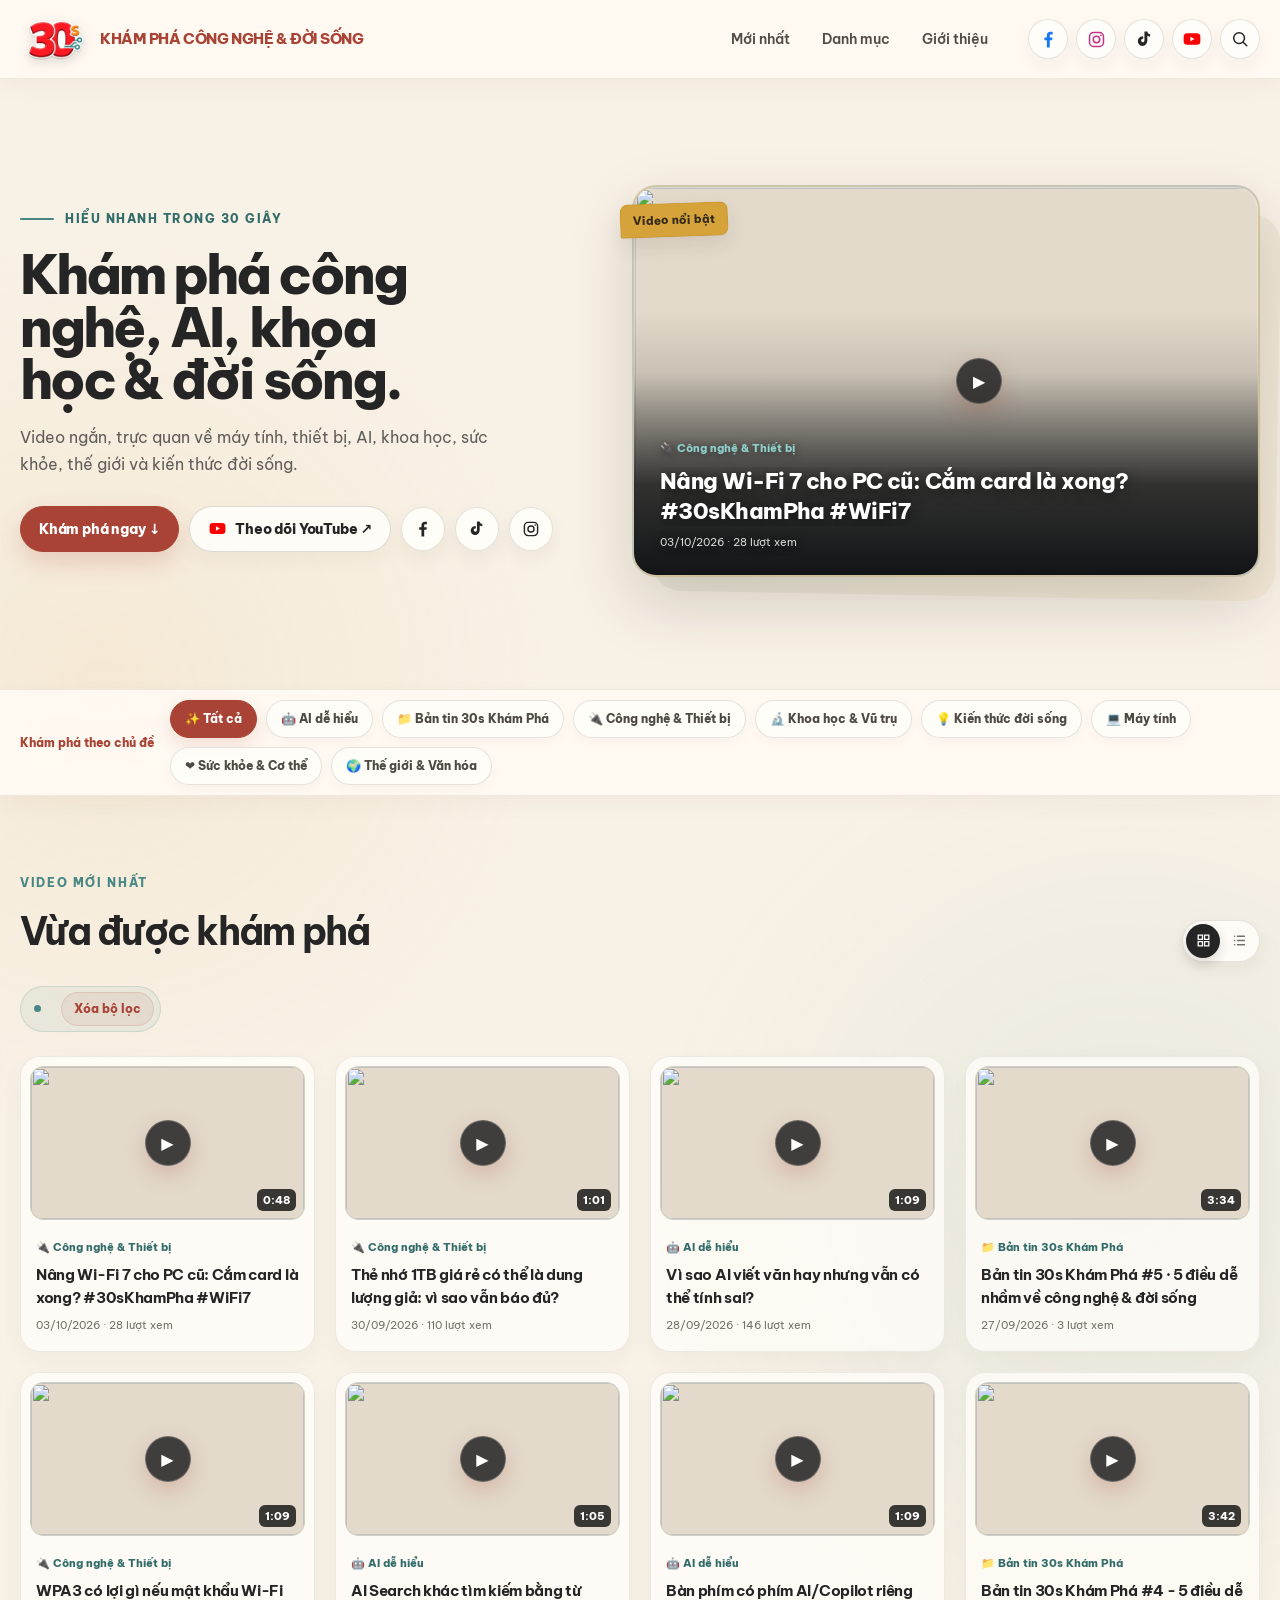
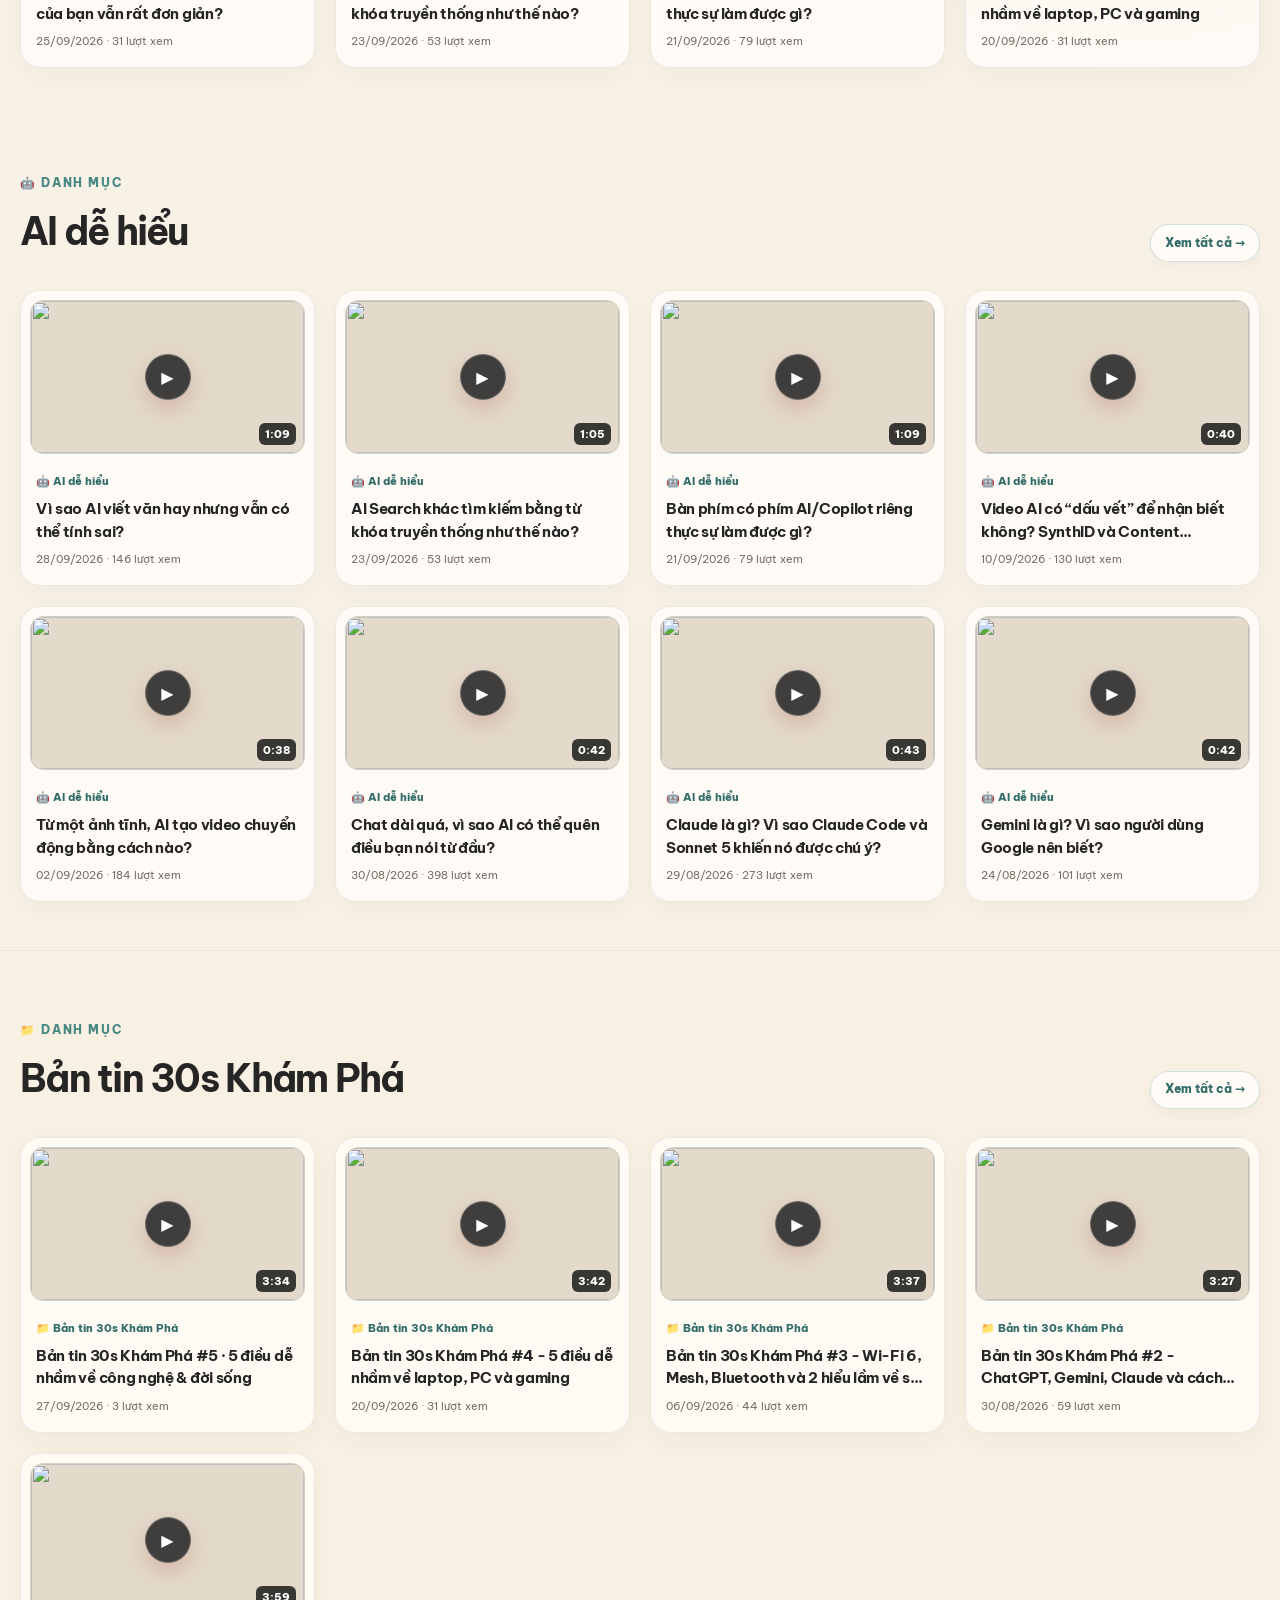
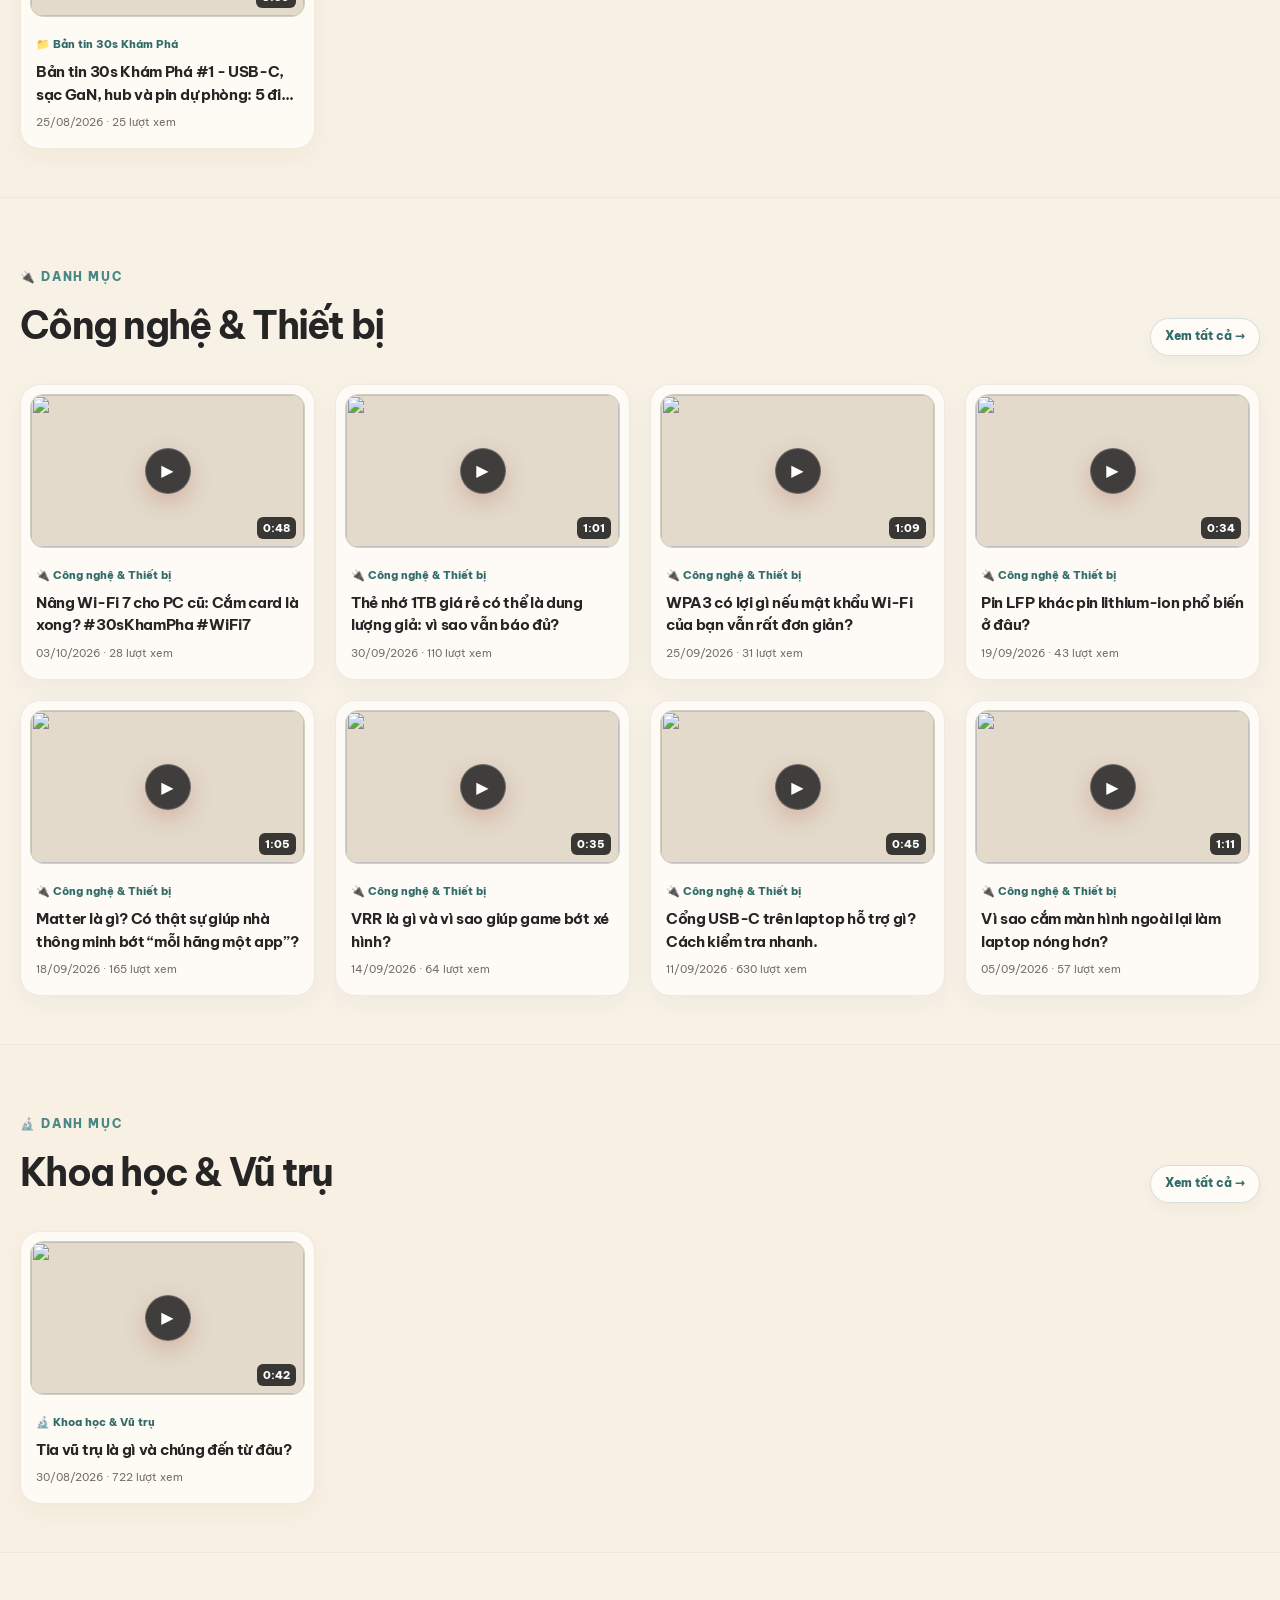
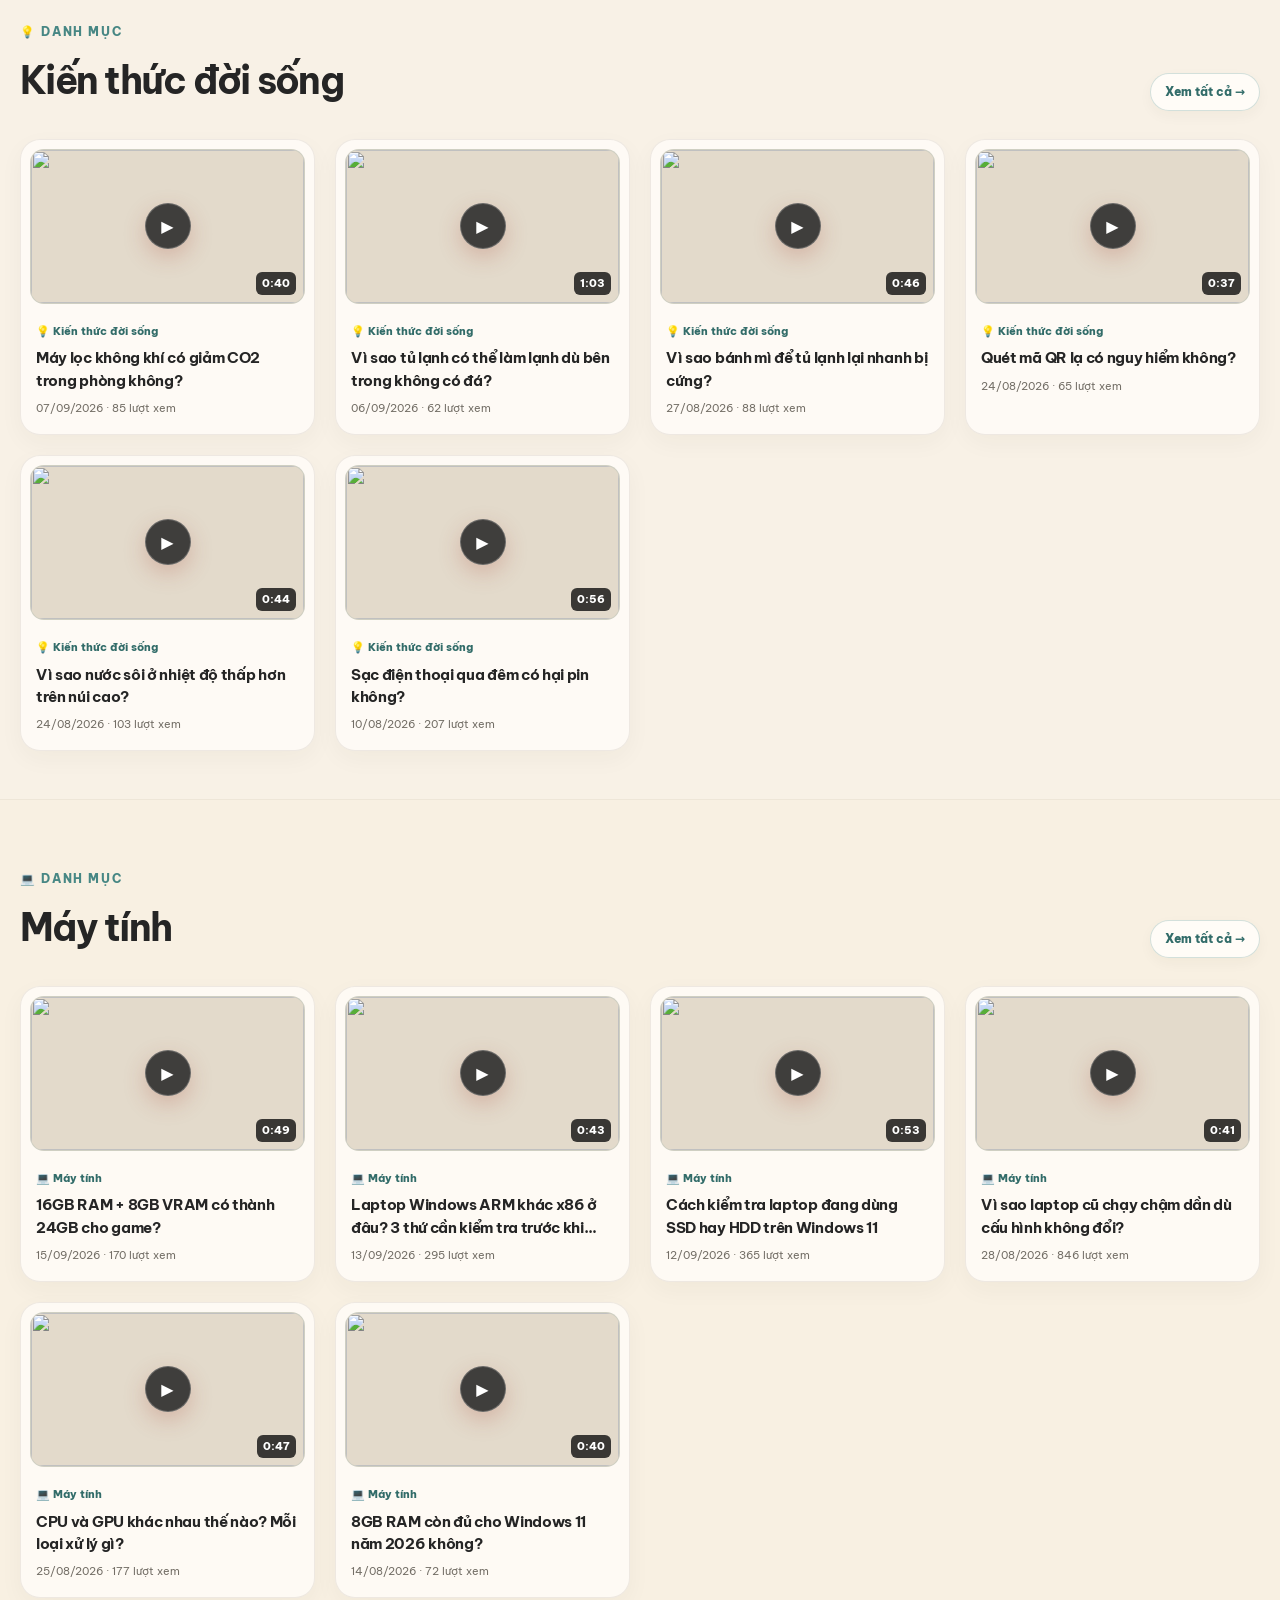
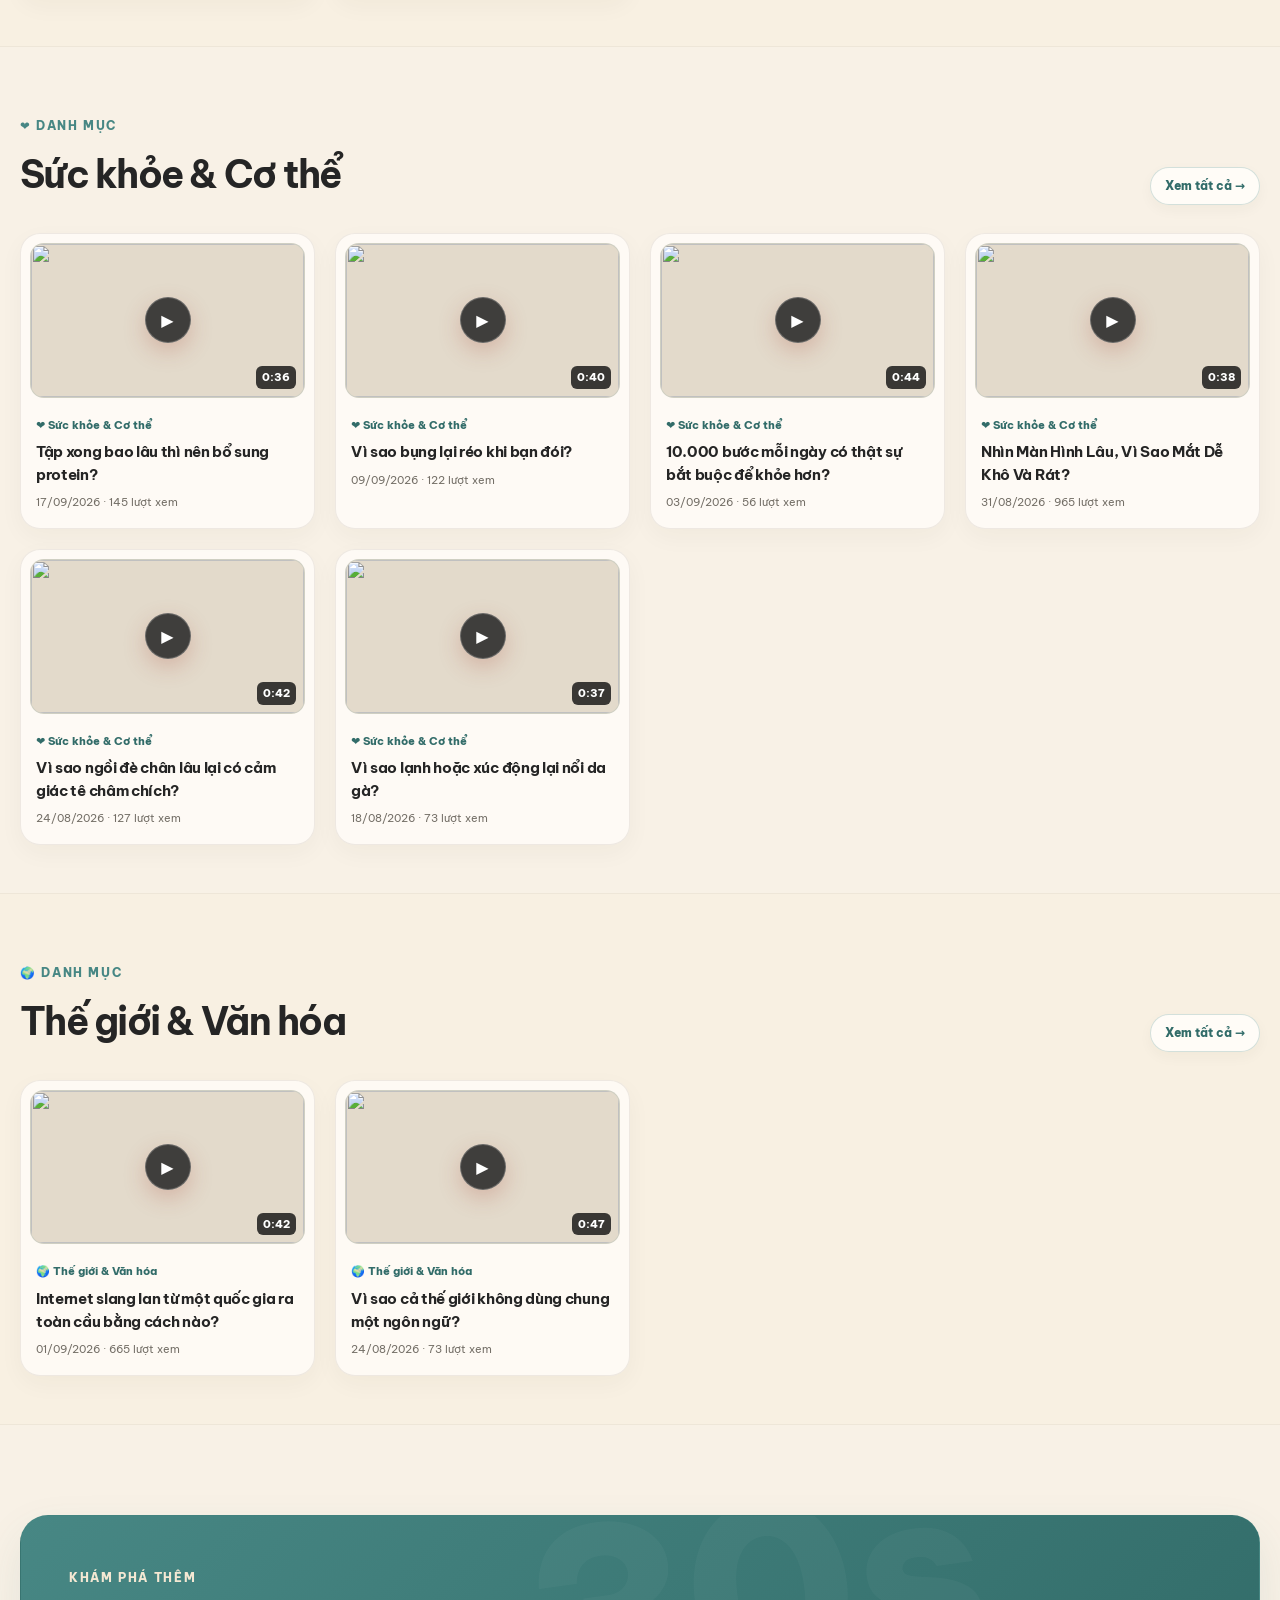
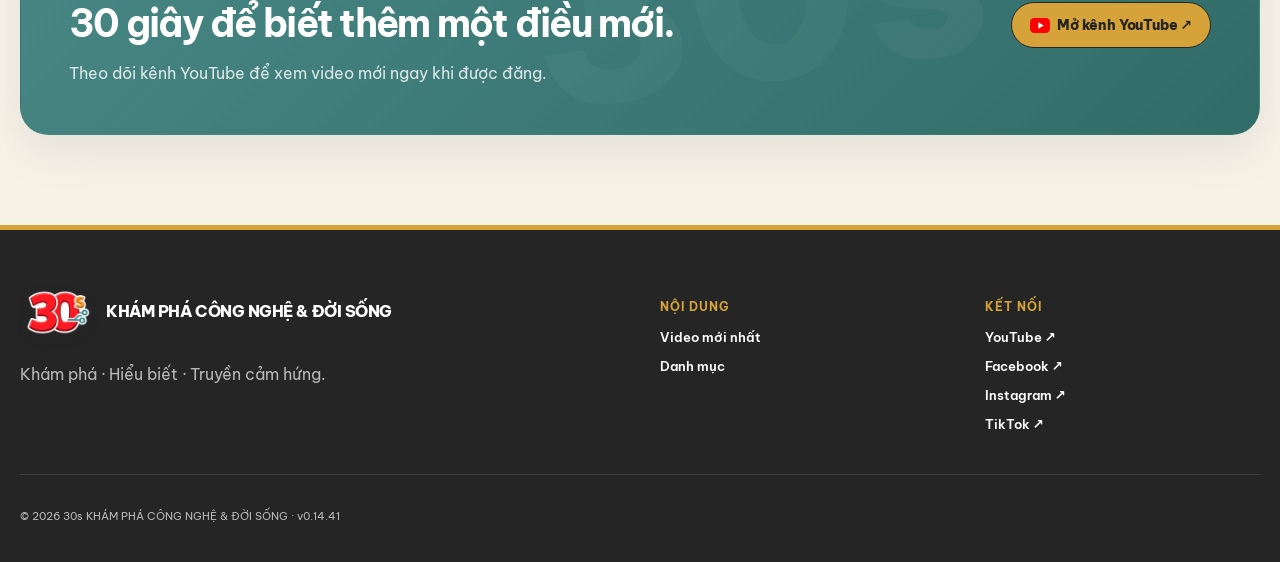
==== index.html @ f90402d4 "Deploy 30s Khám Phá v0.14.41" ====
<!doctype html>
<html lang="vi">
<head>
  <meta charset="utf-8">
  <meta name="viewport" content="width=device-width, initial-scale=1">
  <meta name="theme-color" content="#A94335">
  <meta name="color-scheme" content="light">
  <meta name="robots" content="index,follow,max-image-preview:large,max-snippet:-1,max-video-preview:-1">
  <meta name="description" content="Khám phá video ngắn, dễ hiểu về công nghệ, AI, máy tính, khoa học, sức khỏe, thế giới và kiến thức đời sống tại 30s Khám Phá.">
  <link rel="canonical" href="https://30skhampha.io.vn/">
  <meta property="og:type" content="website">
  <meta property="og:locale" content="vi_VN">
  <meta property="og:site_name" content="30s KHÁM PHÁ CÔNG NGHỆ & ĐỜI SỐNG">
  <meta property="og:title" content="30s Khám Phá | Công nghệ, AI, khoa học & đời sống">
  <meta property="og:description" content="Khám phá video ngắn, dễ hiểu về công nghệ, AI, máy tính, khoa học, sức khỏe, thế giới và kiến thức đời sống tại 30s Khám Phá.">
  <meta property="og:url" content="https://30skhampha.io.vn/">
  <meta property="og:image" content="https://yt3.ggpht.com/gCnEzXn6unDg1e0fZHX416zvXfJDKDgdBiUuXcpyJLj02no58B9XxOlUxr_mgQwlFdMQnNo96A=s800-c-k-c0x00ffffff-no-rj">
  <meta property="og:image:alt" content="30s Khám Phá Công Nghệ & Đời Sống">
  <meta name="twitter:card" content="summary_large_image">
  <meta name="twitter:title" content="30s Khám Phá | Công nghệ, AI, khoa học & đời sống">
  <meta name="twitter:description" content="Khám phá video ngắn, dễ hiểu về công nghệ, AI, máy tính, khoa học, sức khỏe, thế giới và kiến thức đời sống tại 30s Khám Phá.">
  <meta name="twitter:image" content="https://yt3.ggpht.com/gCnEzXn6unDg1e0fZHX416zvXfJDKDgdBiUuXcpyJLj02no58B9XxOlUxr_mgQwlFdMQnNo96A=s800-c-k-c0x00ffffff-no-rj">
  <title>30s Khám Phá | Công nghệ, AI, khoa học & đời sống</title>
  <link rel="icon" href="assets/brand/brand-mark-web.webp?v=0.14.8" type="image/webp">
  <link rel="shortcut icon" href="assets/brand/brand-mark-web.webp?v=0.14.8" type="image/webp">
  <link rel="apple-touch-icon" href="assets/brand/brand-mark-web.webp?v=0.14.8">
  <link rel="manifest" href="manifest.webmanifest?v=0.14.8">
  <link rel="preconnect" href="https://fonts.googleapis.com">
  <link rel="preconnect" href="https://fonts.gstatic.com" crossorigin>
  <link href="https://fonts.googleapis.com/css2?family=Be+Vietnam+Pro:wght@400;500;600;700;800&display=swap" rel="stylesheet">
  <link rel="preconnect" href="https://i.ytimg.com">
  <link rel="stylesheet" href="assets/css/site.min.css?v=0.14.41">
  
  
  
  <script type="application/ld+json">{"@context":"https://schema.org","@graph":[{"@type":"Organization","@id":"https://30skhampha.io.vn/#organization","name":"30s Khám Phá Công Nghệ & Đời Sống","url":"https://30skhampha.io.vn/","logo":"https://30skhampha.io.vn/assets/brand/brand-mark-web.webp","sameAs":["https://www.youtube.com/@30sKhamPhaCuocSong","https://www.facebook.com/30skhampha","https://www.tiktok.com/@30skhampha","https://www.instagram.com/30skhampha"]},{"@type":"WebSite","@id":"https://30skhampha.io.vn/#website","url":"https://30skhampha.io.vn/","name":"30s Khám Phá Công Nghệ & Đời Sống","inLanguage":"vi-VN","publisher":{"@id":"https://30skhampha.io.vn/#organization"}},{"@type":"WebPage","@id":"https://30skhampha.io.vn/#webpage","url":"https://30skhampha.io.vn/","name":"30s Khám Phá | Công nghệ, AI, khoa học & đời sống","description":"Khám phá video ngắn, dễ hiểu về công nghệ, AI, máy tính, khoa học, sức khỏe, thế giới và kiến thức đời sống tại 30s Khám Phá.","isPartOf":{"@id":"https://30skhampha.io.vn/#website"},"about":{"@id":"https://30skhampha.io.vn/#organization"},"inLanguage":"vi-VN"}]}</script>
</head>
<body>
  <a class="skip-link" href="#content">Bỏ qua đến nội dung</a>
  <header class="site-header" id="top">
    <div class="container header-inner">
      <a class="brand" href="./" aria-label="30s KHÁM PHÁ CÔNG NGHỆ & ĐỜI SỐNG - Trang chủ"><span class="brand-text"><strong>KHÁM PHÁ CÔNG NGHỆ &amp; ĐỜI SỐNG</strong></span></a>
      <nav class="header-nav" aria-label="Điều hướng chính"><a href="#latest">Mới nhất</a><a href="#categories">Danh mục</a><a href="#about">Giới thiệu</a></nav>
      <div class="header-actions">
        <a class="header-social-icon facebook" href="https://www.facebook.com/30skhampha" target="_blank" rel="noopener" aria-label="Facebook 30s Khám Phá" title="Facebook"><svg viewBox="0 0 24 24" aria-hidden="true"><path fill="currentColor" d="M13.6 22v-9h3l.45-3.5H13.6V7.27c0-1.01.28-1.7 1.73-1.7H17.2V2.44c-.32-.04-1.43-.14-2.72-.14-2.69 0-4.54 1.64-4.54 4.66V9.5H6.9V13h3.04v9h3.66Z"/></svg></a>
        <a class="header-social-icon instagram" href="https://www.instagram.com/30skhampha" target="_blank" rel="noopener" aria-label="Instagram 30s Khám Phá" title="Instagram"><svg viewBox="0 0 24 24" aria-hidden="true"><rect x="3.2" y="3.2" width="17.6" height="17.6" rx="5" fill="none" stroke="currentColor" stroke-width="1.9"/><circle cx="12" cy="12" r="4.1" fill="none" stroke="currentColor" stroke-width="1.9"/><circle cx="17.5" cy="6.7" r="1.1" fill="currentColor"/></svg></a>
        <a class="header-social-icon tiktok" href="https://www.tiktok.com/@30skhampha" target="_blank" rel="noopener" aria-label="TikTok 30s Khám Phá" title="TikTok"><svg viewBox="0 0 24 24" aria-hidden="true"><path fill="currentColor" d="M15.54 2c.35 2.02 1.54 3.23 3.52 3.36v3.03c-1.15.11-2.16-.26-3.48-.98v5.66c0 7.19-7.84 9.43-11 4.28-2.03-3.31-.79-9.12 5.74-9.35v3.2c-.37.06-.74.16-1.1.28-1.06.36-1.66 1.03-1.49 2.23.32 2.3 4.55 2.98 4.2-1.51V2h3.61Z"/></svg></a>
        <a class="header-social-icon youtube" id="headerYoutube" href="https://www.youtube.com/@30sKhamPhaCuocSong" target="_blank" rel="noopener" aria-label="YouTube 30s Khám Phá" title="YouTube"><svg class="youtube-mark" viewBox="0 0 24 24" aria-hidden="true"><rect x="2" y="5" width="20" height="14" rx="4.2" fill="#FF0000"/><path d="M10 9.2v5.6l5-2.8-5-2.8Z" fill="#fff"/></svg></a>
        <button class="icon-btn search-toggle-last" id="searchToggle" type="button" aria-label="Mở tìm kiếm" aria-expanded="false" title="Tìm kiếm"><svg viewBox="0 0 24 24" aria-hidden="true"><path fill="none" stroke="currentColor" stroke-width="2" stroke-linecap="round" d="m21 21-4.35-4.35M10.8 18a7.2 7.2 0 1 1 0-14.4 7.2 7.2 0 0 1 0 14.4Z"/></svg></button>
        <button class="icon-btn menu-toggle" id="menuToggle" type="button" aria-label="Mở menu" aria-expanded="false">☰</button>
      </div>
    </div>
    <div class="search-panel" id="searchPanel" hidden><div class="container search-inner"><div class="search-field"><span class="search-field-icon" aria-hidden="true"><svg viewBox="0 0 24 24"><path fill="none" stroke="currentColor" stroke-width="2" stroke-linecap="round" d="m21 21-4.35-4.35M10.8 18a7.2 7.2 0 1 1 0-14.4 7.2 7.2 0 0 1 0 14.4Z"/></svg></span><input id="searchInput" type="search" placeholder="Tìm video theo tiêu đề hoặc nội dung..." autocomplete="off" aria-label="Tìm video"><button class="search-clear-btn" id="searchClear" type="button">Xóa</button></div></div></div>
    <nav class="mobile-nav" id="mobileNav" aria-label="Điều hướng di động" hidden><a href="#latest">Mới nhất</a><a href="#categories">Danh mục</a><a href="#about">Giới thiệu</a><a class="mobile-social-link" href="https://www.facebook.com/30skhampha" target="_blank" rel="noopener">Facebook ↗</a><a class="mobile-social-link" href="https://www.instagram.com/30skhampha" target="_blank" rel="noopener">Instagram ↗</a><a class="mobile-social-link" href="https://www.tiktok.com/@30skhampha" target="_blank" rel="noopener">TikTok ↗</a><a class="mobile-social-link" id="mobileYoutube" href="https://www.youtube.com/@30sKhamPhaCuocSong" target="_blank" rel="noopener">YouTube ↗</a></nav>
  </header>

  <main id="content">
    <section class="hero container">
      <div class="hero-copy">
        <div class="hero-kicker"><span class="eyebrow">HIỂU NHANH TRONG 30 GIÂY</span><span class="mode-pill" id="modePill" hidden>Đang tải dữ liệu...</span></div>
        <h1>Khám phá công nghệ, AI, khoa học &amp; đời sống.</h1>
        <p>Video ngắn, trực quan về máy tính, thiết bị, AI, khoa học, sức khỏe, thế giới và kiến thức đời sống.</p>
        <div class="hero-actions">
          <a class="btn btn-primary" href="#latest">Khám phá ngay ↓</a>
          <a class="btn btn-secondary" id="youtubeChannelLink" href="https://www.youtube.com/@30sKhamPhaCuocSong" target="_blank" rel="noopener"><svg class="youtube-follow-icon" viewBox="0 0 24 24" aria-hidden="true"><rect x="2" y="5" width="20" height="14" rx="4.2" fill="#FF0000"/><path d="M10 9.2v5.6l5-2.8-5-2.8Z" fill="#fff"/></svg><span>Theo dõi YouTube ↗</span></a>
          <a class="btn btn-secondary hero-social-btn hero-facebook" href="https://www.facebook.com/30skhampha" target="_blank" rel="noopener" aria-label="Theo dõi Facebook 30s Khám Phá" title="Facebook"><svg viewBox="0 0 24 24" aria-hidden="true"><path fill="currentColor" d="M13.6 22v-9h3l.45-3.5H13.6V7.27c0-1.01.28-1.7 1.73-1.7H17.2V2.44c-.32-.04-1.43-.14-2.72-.14-2.69 0-4.54 1.64-4.54 4.66V9.5H6.9V13h3.04v9h3.66Z"/></svg>Facebook ↗</a>
          <a class="btn btn-secondary hero-social-btn hero-tiktok" href="https://www.tiktok.com/@30skhampha" target="_blank" rel="noopener" aria-label="Theo dõi TikTok 30s Khám Phá" title="TikTok"><svg viewBox="0 0 24 24" aria-hidden="true"><path fill="currentColor" d="M15.54 2c.35 2.02 1.54 3.23 3.52 3.36v3.03c-1.15.11-2.16-.26-3.48-.98v5.66c0 7.19-7.84 9.43-11 4.28-2.03-3.31-.79-9.12 5.74-9.35v3.2c-.37.06-.74.16-1.1.28-1.06.36-1.66 1.03-1.49 2.23.32 2.3 4.55 2.98 4.2-1.51V2h3.61Z"/></svg>TikTok ↗</a>
          <a class="btn btn-secondary hero-social-btn hero-instagram" href="https://www.instagram.com/30skhampha" target="_blank" rel="noopener" aria-label="Theo dõi Instagram 30s Khám Phá" title="Instagram"><svg viewBox="0 0 24 24" aria-hidden="true"><rect x="3.2" y="3.2" width="17.6" height="17.6" rx="5" fill="none" stroke="currentColor" stroke-width="1.9"/><circle cx="12" cy="12" r="4.1" fill="none" stroke="currentColor" stroke-width="1.9"/><circle cx="17.5" cy="6.7" r="1.1" fill="currentColor"/></svg>Instagram ↗</a>
        </div>
        <span id="videoCount" hidden>0</span>
      </div>
      <div class="featured-wrap"><span class="featured-label">Video nổi bật</span><article class="featured-card" id="featuredVideo"></article></div>
    </section>
    <section class="category-bar" id="categories" aria-label="Danh mục video"><div class="container category-scroll"><span class="category-caption">Khám phá theo chủ đề</span><div class="chips" id="categoryChips"></div></div></section>
    <section class="section container" id="latest"><div class="section-head"><div><p class="eyebrow">VIDEO MỚI NHẤT</p><h2>Vừa được khám phá</h2></div><span id="syncStatus" hidden></span><div class="view-toggle" role="group" aria-label="Kiểu hiển thị"><button class="active" id="gridView" type="button" aria-label="Dạng lưới" title="Dạng lưới"><svg viewBox="0 0 24 24" aria-hidden="true"><path fill="none" stroke="currentColor" stroke-width="1.8" d="M4.5 4.5h6v6h-6zm9 0h6v6h-6zm-9 9h6v6h-6zm9 0h6v6h-6z"/></svg></button><button id="listView" type="button" aria-label="Dạng danh sách" title="Dạng danh sách"><svg viewBox="0 0 24 24" aria-hidden="true"><path fill="none" stroke="currentColor" stroke-width="1.8" stroke-linecap="round" d="M9 6h10M9 12h10M9 18h10"/><circle cx="5" cy="6" r="1.15" fill="currentColor"/><circle cx="5" cy="12" r="1.15" fill="currentColor"/><circle cx="5" cy="18" r="1.15" fill="currentColor"/></svg></button></div></div><div class="active-filter" id="activeFilter" hidden><span id="activeFilterText"></span><button id="clearFilter" type="button">Xóa bộ lọc</button></div><div class="video-grid" id="latestGrid"></div><div class="empty-state" id="emptyState" hidden><div class="empty-icon">▶</div><h3>Chưa có video trên kênh.</h3><p>Ngay khi video đầu tiên được đăng lên YouTube, hệ thống đồng bộ sẽ tự đưa video lên website.</p><a class="btn btn-secondary" id="emptyYoutube" href="https://www.youtube.com/@30sKhamPhaCuocSong" target="_blank" rel="noopener">Mở kênh YouTube ↗</a></div></section>
    <section class="affiliate-slot container" id="affiliateA" hidden></section><div id="categorySections"></div>
    <section class="section container" id="affiliateProducts" hidden><div class="section-head"><div><p class="eyebrow">GỢI Ý HỮU ÍCH</p><h2>Có thể bạn sẽ thích</h2></div><span class="ad-label">Tiếp thị liên kết</span></div><div class="affiliate-products" id="affiliateProductGrid"></div></section>
    <section class="subscribe-section container"><div class="subscribe-card"><div><span class="eyebrow">KHÁM PHÁ THÊM</span><h2>30 giây để biết thêm một điều mới.</h2><p>Theo dõi kênh YouTube để xem video mới ngay khi được đăng.</p></div><a class="btn btn-youtube" id="subscribeYoutube" href="https://www.youtube.com/@30sKhamPhaCuocSong" target="_blank" rel="noopener">Mở kênh YouTube ↗</a></div></section>
  </main>

  <footer class="site-footer" id="about"><div class="container footer-grid"><div class="footer-brand"><div class="brand footer-logo" aria-label="30s KHÁM PHÁ CÔNG NGHỆ & ĐỜI SỐNG"><span class="brand-text"><strong>KHÁM PHÁ CÔNG NGHỆ &amp; ĐỜI SỐNG</strong></span></div><p>Khám phá · Hiểu biết · Truyền cảm hứng.</p></div><div><h3>Nội dung</h3><a href="#latest">Video mới nhất</a><a href="#categories">Danh mục</a></div><div><h3>Kết nối</h3><a id="footerYoutube" href="https://www.youtube.com/@30sKhamPhaCuocSong" target="_blank" rel="noopener">YouTube ↗</a><a id="footerFacebook" href="#" target="_blank" rel="noopener" hidden>Facebook ↗</a><a id="footerInstagram" href="#" target="_blank" rel="noopener" hidden>Instagram ↗</a><a id="footerTiktok" href="#" target="_blank" rel="noopener" hidden>TikTok ↗</a></div></div><div class="container footer-bottom"><p class="affiliate-disclosure" id="affiliateDisclosure"></p><div class="visitor-counter" id="visitorCounter" hidden aria-label="Tổng lượt truy cập"><svg viewBox="0 0 24 24" aria-hidden="true"><path fill="none" stroke="currentColor" stroke-width="1.8" d="M2.5 12s3.6-6 9.5-6 9.5 6 9.5 6-3.6 6-9.5 6-9.5-6-9.5-6Z"/><circle cx="12" cy="12" r="2.8" fill="none" stroke="currentColor" stroke-width="1.8"/></svg><span>Lượt truy cập: <strong id="visitorCounterValue">0</strong></span></div><p>© <span id="year"></span> 30s KHÁM PHÁ CÔNG NGHỆ &amp; ĐỜI SỐNG · v<span id="siteVersion">0.14.8</span></p></div></footer>

  <button class="back-top" id="backTop" type="button" aria-label="Lên đầu trang">↑</button>
  <dialog class="video-modal" id="videoModal"><div class="modal-card"><button class="modal-close" id="modalClose" type="button" aria-label="Đóng">×</button><div class="player-wrap" id="playerWrap"></div><div class="modal-info"><div><span class="modal-category" id="modalCategory"></span><h3 id="modalTitle"></h3></div><div class="modal-actions"><button class="share-btn" id="shareVideo" type="button">Chia sẻ</button><a id="modalYoutubeLink" target="_blank" rel="noopener">YouTube ↗</a></div></div><aside class="video-affiliate" id="modalAffiliate" hidden aria-label="Sản phẩm liên quan"></aside></div></dialog>
  <div class="toast" id="toast" role="status" aria-live="polite"></div>
  <noscript><div class="noscript">Website cần JavaScript để tải danh sách video và các tương tác nội dung.</div></noscript>
  <script type="module" src="assets/js/site.min.js?v=0.14.41"></script>
  
  
</body>
</html>
---- assets/css/site.min.css ----
:root{--cream: #f4e8d3;--cream-soft: #fbf6ed;--red: #a94335;--red-dark: #87352b;--charcoal: #252525;--mustard: #d6a33a;--teal: #478784;--teal-dark: #326c69;--muted: #746f67;--line: rgba(37, 37, 37, .12);--white: #fffdfa;--shadow-sm: 0 10px 30px rgba(68, 50, 34, .08);--shadow-md: 0 18px 50px rgba(68, 50, 34, .13);--radius-sm: 12px;--radius-md: 18px;--radius-lg: 28px;--container: 1240px;--header-h: 78px}*{box-sizing:border-box}html{scroll-behavior:smooth}body{margin:0;font-family:Be Vietnam Pro,system-ui,-apple-system,BlinkMacSystemFont,Segoe UI,sans-serif;color:var(--charcoal);background:radial-gradient(circle at 8% 2%,rgba(214,163,58,.12),transparent 30rem),radial-gradient(circle at 92% 18%,rgba(71,135,132,.1),transparent 28rem),var(--cream-soft);line-height:1.55}body.modal-open{overflow:hidden}a{color:inherit;text-decoration:none}button,input{font:inherit}button{color:inherit}img{max-width:100%;display:block}.container{width:min(calc(100% - 32px),var(--container));margin-inline:auto}.skip-link{position:fixed;left:12px;top:-100px;z-index:1000;background:var(--charcoal);color:#fff;padding:10px 14px;border-radius:8px}.skip-link:focus{top:12px}.site-header{position:sticky;top:0;z-index:100;background:#fbf6ede0;border-bottom:1px solid rgba(37,37,37,.08);backdrop-filter:blur(16px)}.header-inner{height:var(--header-h);display:flex;align-items:center;gap:28px}.brand{display:inline-flex;align-items:center;gap:10px;flex:0 0 auto}.brand-icon{width:52px;height:52px;object-fit:contain;filter:drop-shadow(0 5px 8px rgba(68,50,34,.12))}.brand-text{display:flex;align-items:baseline;gap:7px;font-weight:800;letter-spacing:-.04em;white-space:nowrap}.brand-text b{color:var(--red);font-size:1.55rem}.brand-text strong{font-size:1.05rem}.header-nav{display:flex;gap:24px;margin-left:auto}.header-nav a{color:#4f4a44;font-size:.9rem;font-weight:600}.header-nav a:hover{color:var(--red)}.header-actions{display:flex;gap:8px;align-items:center}.icon-btn,.view-toggle,.share-btn{border:1px solid var(--line);background:#ffffffa6;cursor:pointer}.icon-btn{width:42px;height:42px;border-radius:50%;display:grid;place-items:center;font-size:1.2rem}.icon-btn:hover{background:#fff;border-color:#25252533}.menu-toggle{display:none}.btn{display:inline-flex;align-items:center;justify-content:center;min-height:46px;padding:0 18px;border-radius:999px;font-weight:700;font-size:.9rem;transition:.2s ease;border:1px solid transparent}.btn-primary{background:var(--red);color:#fff;box-shadow:0 9px 22px #a9433538}.btn-primary:hover{background:var(--red-dark)}.btn-secondary{background:#ffffffb8;border-color:var(--line)}.btn-secondary:hover{background:#fff}.btn-youtube{background:var(--charcoal);color:#fff}.btn-youtube:hover{background:#111}.search-panel{padding:0 0 18px}.search-panel label{display:block;font-size:.75rem;font-weight:700;margin-bottom:6px;color:var(--muted)}.search-box{display:grid;grid-template-columns:auto 1fr auto;align-items:center;gap:10px;background:#fff;border:1px solid var(--line);border-radius:16px;padding:0 14px;box-shadow:var(--shadow-sm)}.search-box input{border:0;outline:0;min-height:52px;width:100%;background:transparent}.search-box button{border:0;background:none;cursor:pointer;font-size:1.3rem}.search-panel small{display:block;color:var(--muted);margin-top:8px}.mobile-nav{border-top:1px solid var(--line);padding:10px 16px 18px}.mobile-nav a{display:block;padding:12px 0;font-weight:600}.hero{display:grid;grid-template-columns:minmax(0,.9fr) minmax(460px,1.1fr);gap:70px;align-items:center;min-height:600px;padding-block:70px}.status-row{display:flex;align-items:center;gap:10px;flex-wrap:wrap}.eyebrow{color:var(--teal-dark);font-size:.73rem;font-weight:800;letter-spacing:.14em;margin:0 0 10px}.status-row .eyebrow{margin:0}.mode-pill{font-size:.68rem;font-weight:800;padding:5px 9px;border-radius:999px;background:#d6a33a29;color:#7c5c18;border:1px solid rgba(214,163,58,.26)}.mode-pill.live{background:#47878426;color:var(--teal-dark);border-color:#47878440}.hero h1{font-size:clamp(2.8rem,5vw,5.3rem);line-height:.98;letter-spacing:-.055em;margin:18px 0 22px;max-width:760px}.hero h1 em{display:block;color:var(--red);font-style:normal}.hero-text{max-width:620px;font-size:1.05rem;color:#5d5750;margin:0}.hero-actions{display:flex;gap:10px;margin-top:28px;flex-wrap:wrap}.hero-meta{display:flex;align-items:center;gap:9px;flex-wrap:wrap;margin-top:26px;color:var(--muted);font-size:.78rem}.hero-meta b{color:var(--charcoal)}.dot{opacity:.45}.featured-shell{position:relative}.featured-label{position:absolute;z-index:2;left:-16px;top:20px;background:var(--mustard);padding:7px 12px;font-size:.72rem;font-weight:800;border-radius:8px 8px 8px 2px;transform:rotate(-2deg);box-shadow:var(--shadow-sm)}.featured-card{aspect-ratio:16 / 10;border-radius:var(--radius-lg);overflow:hidden;position:relative;background:#e7dfd1;box-shadow:var(--shadow-md);border:1px solid rgba(37,37,37,.09)}.featured-card:after{content:"";position:absolute;inset:0;pointer-events:none;box-shadow:inset 0 0 0 1px #ffffff40;border-radius:inherit}.featured-card .video-thumb{height:100%}.featured-card .video-copy{position:absolute;left:0;right:0;bottom:0;padding:70px 24px 22px;background:linear-gradient(transparent,#141414e0);color:#fff}.featured-card .video-copy h3{font-size:1.4rem;max-width:82%;margin:7px 0 0}.featured-card .meta-row{color:#ffffffb8}.category-bar{position:sticky;top:var(--header-h);z-index:50;border-block:1px solid var(--line);background:#f4e8d3e3;backdrop-filter:blur(14px)}.category-inner{min-height:66px;display:flex;align-items:center;gap:18px}.category-caption{flex:0 0 auto;font-size:.78rem;font-weight:700;color:var(--muted)}.chips{display:flex;gap:8px;overflow-x:auto;scrollbar-width:none;padding-block:9px}.chips::-webkit-scrollbar{display:none}.chip{border:1px solid rgba(37,37,37,.12);border-radius:999px;background:#ffffff9e;padding:8px 12px;cursor:pointer;white-space:nowrap;font-size:.78rem;font-weight:700;transition:.2s}.chip:hover,.chip.active{background:var(--charcoal);color:#fff;border-color:var(--charcoal)}.section{padding-block:74px 30px}.section-head{display:flex;justify-content:space-between;align-items:end;gap:20px;margin-bottom:24px}.section-head h2{margin:2px 0 0;font-size:clamp(1.8rem,3vw,2.7rem);letter-spacing:-.04em}.section-tools{display:flex;align-items:center;gap:8px}.sync-status{font-size:.72rem;color:var(--muted);margin-right:6px}.view-toggle{width:36px;height:36px;border-radius:10px}.view-toggle.active{background:var(--charcoal);color:#fff}.active-filter{display:flex;justify-content:space-between;align-items:center;gap:10px;margin:-6px 0 20px;padding:10px 13px;border-radius:12px;background:#4787841c;color:var(--teal-dark);font-size:.78rem;font-weight:700}.active-filter button{border:0;background:transparent;color:inherit;cursor:pointer;font-weight:800}.video-grid{display:grid;grid-template-columns:repeat(4,1fr);gap:22px}.video-grid.list-view{grid-template-columns:1fr}.video-card{min-width:0;cursor:pointer}.video-card:focus-visible{outline:3px solid rgba(71,135,132,.35);outline-offset:5px;border-radius:var(--radius-md)}.video-thumb{position:relative;aspect-ratio:16 / 9;overflow:hidden;border-radius:var(--radius-md);background:#e3dacb;box-shadow:0 8px 24px #44322214}.video-thumb img{width:100%;height:100%;object-fit:cover;transition:transform .32s ease}.video-card:hover .video-thumb img{transform:scale(1.025)}.demo-thumb{width:100%;height:100%;display:grid;place-items:center;position:relative;overflow:hidden;background:linear-gradient(135deg,var(--cream),#fff 42%,rgba(71,135,132,.13))}.demo-thumb:before{content:"";position:absolute;width:66%;height:130%;border-radius:50%;background:#a943351a;transform:rotate(24deg);left:-18%;top:-30%}.demo-thumb span{position:relative;font-size:3.1rem;filter:drop-shadow(0 4px 6px rgba(37,37,37,.12))}.play-button{position:absolute;inset:50% auto auto 50%;transform:translate(-50%,-50%);width:48px;height:48px;display:grid;place-items:center;border-radius:50%;background:#252525db;color:#fff;box-shadow:0 8px 22px #0003;transition:.2s}.video-card:hover .play-button{transform:translate(-50%,-50%) scale(1.08);background:var(--red)}.duration,.demo-badge{position:absolute;font-size:.66rem;font-weight:800;border-radius:6px}.duration{right:8px;bottom:8px;color:#fff;background:#141414d1;padding:3px 6px}.demo-badge{left:8px;top:8px;background:var(--mustard);color:var(--charcoal);padding:4px 7px}.video-copy{padding:13px 3px 0}.video-copy h3{font-size:.96rem;line-height:1.42;margin:6px 0 0;letter-spacing:-.02em;display:-webkit-box;-webkit-line-clamp:2;-webkit-box-orient:vertical;overflow:hidden}.video-category{color:var(--teal-dark);font-size:.69rem;font-weight:800}.meta-row{display:flex;align-items:center;gap:7px;margin-top:8px;color:var(--muted);font-size:.68rem}.video-grid.list-view .video-card{display:grid;grid-template-columns:280px 1fr;gap:18px;align-items:center;border-bottom:1px solid var(--line);padding-bottom:18px}.video-grid.list-view .video-copy{padding-top:0}.video-grid.list-view .video-copy h3{font-size:1.1rem;-webkit-line-clamp:3}.category-section{padding-block:60px 10px}.category-section:nth-child(2n){background:#f4e8d361;border-block:1px solid rgba(37,37,37,.055)}.category-section .container{padding-block:10px 38px}.section-link{font-size:.78rem;font-weight:800;color:var(--teal-dark)}.affiliate-slot{padding-block:36px 10px}.affiliate-banner{display:grid;grid-template-columns:1fr auto;gap:30px;align-items:center;border:1px solid rgba(37,37,37,.09);border-radius:var(--radius-lg);padding:28px 32px;background:linear-gradient(110deg,#fff,#fff6e9);box-shadow:var(--shadow-sm)}.affiliate-banner .ad-label,.ad-label{font-size:.66rem;color:var(--muted);text-transform:uppercase;letter-spacing:.1em}.affiliate-banner h3{margin:6px 0 4px;font-size:1.5rem}.affiliate-banner p{margin:0;color:var(--muted)}.affiliate-products{display:grid;grid-template-columns:repeat(4,1fr);gap:18px}.product-card{background:#fff;border:1px solid var(--line);border-radius:var(--radius-md);overflow:hidden;padding:14px}.product-card img{aspect-ratio:1/1;object-fit:cover;border-radius:12px;background:#f3eee7}.product-card h3{font-size:.9rem;margin:10px 0 6px}.product-card strong{color:var(--red)}.subscribe-section{padding-block:90px}.subscribe-card{display:flex;justify-content:space-between;align-items:center;gap:30px;border-radius:var(--radius-lg);padding:48px;background:var(--charcoal);color:#fff;position:relative;overflow:hidden}.subscribe-card:after{content:"30s";position:absolute;right:22%;top:-50%;font-size:15rem;font-weight:800;color:#ffffff09;transform:rotate(-8deg);pointer-events:none}.subscribe-card>*{position:relative;z-index:1}.subscribe-card .eyebrow{color:#b9ddd9}.subscribe-card h2{margin:5px 0 8px;font-size:clamp(1.8rem,3vw,3rem);letter-spacing:-.045em}.subscribe-card p{margin:0;color:#ffffffad}.subscribe-card .btn-youtube{background:var(--red);flex:0 0 auto}.empty-state{border:1px dashed rgba(37,37,37,.2);border-radius:var(--radius-lg);text-align:center;padding:60px 20px;background:#ffffff73}.empty-state .empty-icon{width:64px;height:64px;display:grid;place-items:center;border-radius:50%;background:var(--cream);color:var(--red);margin:auto}.empty-state h3{font-size:1.35rem;margin:16px 0 6px}.empty-state p{color:var(--muted);max-width:520px;margin:0 auto 20px}.site-footer{padding:54px 0 26px;background:#eee2cf;border-top:1px solid rgba(37,37,37,.08)}.footer-grid{display:grid;grid-template-columns:1.5fr .7fr .7fr;gap:50px}.footer-brand p{color:var(--muted)}.footer-logo .brand-icon{width:46px;height:46px}.footer-grid h3{font-size:.78rem;text-transform:uppercase;letter-spacing:.08em;color:var(--muted)}.footer-grid>div:not(:first-child) a{display:block;margin-top:8px;font-size:.84rem;font-weight:600}.footer-bottom{display:flex;justify-content:space-between;gap:24px;border-top:1px solid rgba(37,37,37,.1);margin-top:38px;padding-top:22px;font-size:.7rem;color:var(--muted)}.affiliate-disclosure{max-width:760px;margin:0}.video-modal{width:min(100% - 28px,1040px);padding:0;border:0;border-radius:22px;background:transparent}.video-modal::backdrop{background:#0e0e0ec7;backdrop-filter:blur(7px)}.modal-card{background:#111;color:#fff;border-radius:22px;overflow:hidden;position:relative}.modal-close{position:absolute;z-index:3;right:12px;top:12px;width:38px;height:38px;border:0;border-radius:50%;background:#000000a6;color:#fff;cursor:pointer;font-size:1.4rem}.player-wrap{aspect-ratio:16 / 9;background:#000}.player-wrap iframe{width:100%;height:100%;border:0;display:block}.modal-info{display:flex;justify-content:space-between;align-items:center;gap:20px;padding:18px 20px 20px}.modal-info h3{margin:4px 0 0;font-size:1.05rem}.modal-category{font-size:.7rem;color:#9ed2cd;font-weight:700}.modal-actions{display:flex;gap:9px;align-items:center;flex:0 0 auto}.modal-actions a,.share-btn{border-radius:999px;padding:9px 13px;font-size:.74rem;font-weight:700}.modal-actions a{background:var(--red)}.share-btn{color:#fff;background:#ffffff14;border-color:#ffffff2e}.back-top{position:fixed;right:18px;bottom:18px;width:44px;height:44px;border-radius:50%;border:1px solid var(--line);background:#ffffffe6;box-shadow:var(--shadow-sm);cursor:pointer;opacity:0;pointer-events:none;transform:translateY(8px);transition:.2s;z-index:70}.back-top.show{opacity:1;pointer-events:auto;transform:translateY(0)}.toast{position:fixed;left:50%;bottom:24px;transform:translate(-50%,20px);background:var(--charcoal);color:#fff;border-radius:999px;padding:10px 16px;font-size:.75rem;opacity:0;pointer-events:none;transition:.2s;z-index:200;box-shadow:var(--shadow-md)}.toast.show{opacity:1;transform:translate(-50%)}.skeleton{background:linear-gradient(90deg,#2525250f,#ffffff7a,#2525250f);background-size:220% 100%;animation:shimmer 1.2s infinite}.featured-skeleton{width:100%;height:100%}.noscript{margin:14px;padding:12px;border-radius:10px;background:#fff3cd}@keyframes shimmer{to{background-position:-220% 0}}@media(max-width:1050px){.hero{grid-template-columns:1fr 1fr;gap:38px;min-height:auto}.hero h1{font-size:clamp(2.7rem,6vw,4.2rem)}.video-grid{grid-template-columns:repeat(3,1fr)}.header-nav{display:none}.menu-toggle{display:grid}.affiliate-products{grid-template-columns:repeat(3,1fr)}}@media(max-width:760px){:root{--header-h: 68px}.container{width:min(calc(100% - 28px),var(--container))}.header-inner{height:var(--header-h);gap:10px}.brand-icon{width:44px;height:44px}.brand-text b{font-size:1.28rem}.brand-text strong{font-size:.92rem}.header-actions{margin-left:auto}.header-youtube{display:none}.hero{grid-template-columns:1fr;gap:34px;padding-block:44px}.hero-copy{order:1}.featured-shell{order:2}.featured-label{left:10px;top:-10px}.hero h1{font-size:clamp(2.7rem,13vw,4.6rem)}.hero-text{font-size:.95rem}.category-inner{display:block;padding-top:10px}.category-caption{display:block}.chips{padding-block:8px 12px}.section{padding-block:56px 20px}.section-head{align-items:start}.sync-status,.view-toggle{display:none}.video-grid{grid-template-columns:repeat(2,minmax(0,1fr));gap:16px 12px}.video-copy h3{font-size:.82rem}.meta-row{display:none}.play-button{width:42px;height:42px}.video-grid.list-view{display:grid;grid-template-columns:repeat(2,minmax(0,1fr))}.video-grid.list-view .video-card{display:block;border:0;padding:0}.video-grid.list-view .video-copy{padding-top:10px}.video-grid.list-view .video-copy h3{font-size:.82rem;-webkit-line-clamp:2}.affiliate-banner{grid-template-columns:1fr;padding:24px}.affiliate-products{display:flex;overflow-x:auto;gap:12px;scroll-snap-type:x mandatory}.product-card{flex:0 0 76%;scroll-snap-align:start}.subscribe-section{padding-block:60px}.subscribe-card{display:block;padding:34px 24px}.subscribe-card .btn{margin-top:22px;width:100%}.footer-grid{grid-template-columns:1fr 1fr;gap:26px}.footer-brand{grid-column:1 / -1}.footer-bottom{display:block}.footer-bottom p+p{margin-top:12px}.modal-info{align-items:start;display:block}.modal-actions{margin-top:14px}}@media(max-width:410px){.brand-text strong{display:none}.video-grid,.video-grid.list-view{grid-template-columns:1fr}}.affiliate-banner.has-image{grid-template-columns:minmax(0,1fr) minmax(180px,320px) auto}.affiliate-banner-copy{min-width:0}.affiliate-banner-image{width:100%;max-height:180px;object-fit:cover;border-radius:16px;background:#f3eee7}.product-card{display:flex;flex-direction:column;min-width:0;transition:transform .2s ease,box-shadow .2s ease,border-color .2s ease}.product-card:hover{transform:translateY(-2px);border-color:#25252533;box-shadow:var(--shadow-sm)}.product-placeholder{aspect-ratio:1 / 1;display:grid;place-items:center;border-radius:12px;background:linear-gradient(135deg,var(--cream),#fff,rgba(71,135,132,.12));font-size:2.6rem}.product-card-copy{display:flex;flex:1;flex-direction:column}.product-badge{align-self:flex-start;margin-top:10px;padding:4px 7px;border-radius:999px;background:#d6a33a29;color:#7c5c18;font-size:.62rem;font-weight:800}.product-card-copy h3{margin-bottom:10px}.product-card-footer{display:flex;align-items:end;justify-content:space-between;gap:10px;margin-top:auto;font-size:.68rem;color:var(--teal-dark);font-weight:700}.product-card-footer strong{font-size:.86rem;color:var(--red)}.affiliate-disclosure[hidden]{display:none}@media(max-width:1050px){.affiliate-banner.has-image{grid-template-columns:minmax(0,1fr) minmax(160px,240px)}.affiliate-banner.has-image .btn{grid-column:1 / -1;justify-self:start}}@media(max-width:760px){.affiliate-banner.has-image{grid-template-columns:1fr}.affiliate-banner-image{order:-1;max-height:220px}.affiliate-banner.has-image .btn{width:100%}.product-card-footer{align-items:center}}:root{--paper-cream: #F4E8D3;--brick-red: #A94335;--charcoal-black: #252525;--mustard-yellow: #D6A33A;--muted-teal: #478784;--brand-mark-image: url([data-uri])}.brand{gap:11px}.brand .brand-icon{display:none!important}.brand:before{content:"";width:48px;height:48px;flex:0 0 48px;background-image:var(--brand-mark-image);background-repeat:no-repeat;background-position:center;background-size:contain;filter:drop-shadow(0 5px 8px rgba(68,50,34,.13))}.brand-text{display:inline-flex;align-items:center;font-family:Be Vietnam Pro,system-ui,sans-serif;font-size:1.02rem;font-weight:800;letter-spacing:-.035em;line-height:1;white-space:nowrap}.brand-text strong{color:var(--brick-red);font-size:inherit;font-weight:800}.footer-logo:before{width:52px;height:52px;flex-basis:52px}.footer-logo .brand-text{font-size:1.08rem}body{background:radial-gradient(circle at 6% 4%,rgba(214,163,58,.18),transparent 28rem),radial-gradient(circle at 92% 14%,rgba(71,135,132,.15),transparent 30rem),var(--paper-cream)}.site-header{background:#f4e8d3f2;border-bottom-color:#a943352e}.header-nav a{color:var(--charcoal-black)}.header-nav a:hover{color:var(--brick-red)}.icon-btn,.view-toggle,.share-btn{border-color:#4787843d}.btn-primary{background:var(--brick-red)}.btn-primary:hover{background:#87352b}.btn-youtube{background:var(--charcoal-black);box-shadow:inset 0 0 0 1px #d6a33a38}.eyebrow,.video-category{color:var(--muted-teal)}.mode-pill{background:#d6a33a3b;border-color:#d6a33a7a;color:#6f4e0f}.hero h1 em{color:var(--brick-red)}.featured-card{background:linear-gradient(135deg,#d6a33a45,#47878433);border:2px solid rgba(71,135,132,.2)}.featured-label{background:var(--mustard-yellow);color:var(--charcoal-black)}.demo-thumb{background:linear-gradient(135deg,#f4e8d3,#d6a33a40 46%,#4787843d)}.demo-thumb:before{background:#a9433524}.demo-thumb:after{content:"";position:absolute;right:10px;bottom:10px;width:clamp(34px,14%,54px);aspect-ratio:1;background-image:var(--brand-mark-image)!important;background-repeat:no-repeat!important;background-position:center!important;background-size:contain!important;opacity:.58;pointer-events:none}.featured-card .demo-thumb:after{width:clamp(48px,11%,72px);right:16px;bottom:16px;opacity:.68}.play-button{background:#a94335eb;box-shadow:0 8px 22px #a9433540}.video-card:hover .play-button{background:var(--muted-teal)}.category-bar{background:#d6a33a2e;border-color:#a9433524}.category-caption{color:var(--brick-red);font-weight:800}.chip{background:#fffdfad1;border-color:#47878447}.chip:hover{background:var(--muted-teal);border-color:var(--muted-teal);color:#fff}.chip.active{background:var(--brick-red);border-color:var(--brick-red);color:#fff}.category-section:nth-child(2n){background:#47878413;border-block-color:rgba(71,135,132,.1)}.video-thumb{border:1px solid rgba(71,135,132,.13)}.subscribe-card{background:linear-gradient(135deg,var(--muted-teal),#326C69);color:#fff;border:1px solid rgba(37,37,37,.1)}.subscribe-card .eyebrow{color:var(--paper-cream)}.subscribe-card p{color:#ffffffd1}.subscribe-card .btn-youtube{background:var(--mustard-yellow);color:var(--charcoal-black);box-shadow:none}.site-footer{background:var(--charcoal-black);color:#fff;border-top:5px solid var(--mustard-yellow)}.site-footer .footer-brand .brand-text strong{color:#fff}.site-footer .footer-brand p,.site-footer .footer-bottom{color:#ffffffad}.site-footer .footer-grid h3{color:var(--mustard-yellow)}.site-footer .footer-grid a:hover{color:#8fc2be}.site-footer .footer-bottom{border-top-color:#ffffff1f}@media(max-width:760px){.brand{gap:8px}.brand:before{width:42px;height:42px;flex-basis:42px}.brand-text{font-size:.9rem}.footer-logo:before{width:48px;height:48px;flex-basis:48px}.footer-logo .brand-text{font-size:1rem}}@media(max-width:410px){.brand:before{width:39px;height:39px;flex-basis:39px}.brand-text strong{display:inline}}:root{--brand-mark-cropped: url([data-uri])}.brand:before{width:68px!important;height:50px!important;flex:0 0 68px!important;background-image:var(--brand-mark-cropped)!important;background-size:contain!important;background-position:center!important;background-repeat:no-repeat!important;filter:drop-shadow(0 4px 6px rgba(37,37,37,.15))}.brand-text strong{font-size:1.08rem;letter-spacing:-.025em}.footer-logo:before{width:74px!important;height:55px!important;flex-basis:74px!important}.demo-thumb:after{width:clamp(54px,17%,82px)!important;aspect-ratio:160 / 119!important;background-image:var(--brand-mark-cropped)!important;opacity:.62!important}.featured-card .demo-thumb:after{width:clamp(70px,15%,108px)!important;opacity:.72!important}@media(max-width:760px){.brand:before{width:60px!important;height:44px!important;flex-basis:60px!important}.brand-text strong{font-size:.98rem}.footer-logo:before{width:66px!important;height:49px!important;flex-basis:66px!important}}@media(max-width:410px){.brand:before{width:55px!important;height:41px!important;flex-basis:55px!important}}.brand,.brand-text{min-width:0}.brand-text strong{font-size:.96rem;letter-spacing:-.03em;line-height:1.15;white-space:nowrap}.footer-logo .brand-text strong{font-size:1rem}@media(max-width:1050px){.brand-text strong{font-size:.86rem}.header-nav{gap:18px}}@media(max-width:900px){.brand-text strong{font-size:.8rem}}@media(max-width:760px){.brand-text strong{font-size:.78rem;white-space:normal;max-width:205px}.footer-logo .brand-text strong{font-size:.88rem;max-width:230px}}@media(max-width:410px){.brand-text strong{font-size:.72rem;max-width:168px}}.video-affiliate{margin:0 20px 20px;padding:14px;border:1px solid rgba(214,163,58,.34);border-radius:16px;background:linear-gradient(135deg,#d6a33a21,#a9433514)}.video-affiliate[hidden]{display:none!important}.video-affiliate-head{display:grid;gap:6px;margin-bottom:10px}.video-affiliate-head>div{display:flex;align-items:center;gap:10px;flex-wrap:wrap}.video-affiliate-head strong{color:var(--charcoal-black, #252525);font-size:.95rem}.video-affiliate-head small{color:#252525ad;line-height:1.45}.video-affiliate-links a{display:flex;justify-content:space-between;align-items:center;gap:14px;padding:11px 12px;border-radius:12px;border:1px solid rgba(169,67,53,.18);background:#ffffffb8;color:var(--charcoal-black, #252525);text-decoration:none;transition:transform .18s ease,border-color .18s ease,background .18s ease}.video-affiliate-links a:hover{transform:translateY(-1px);border-color:#a943356b;background:#fffffff0}.video-affiliate-links span{min-width:0;font-weight:600}.video-affiliate-links b{flex:0 0 auto;color:var(--brick-red, #A94335);font-size:.85rem}@media(max-width:620px){.video-affiliate{margin:0 12px 14px;padding:12px}.video-affiliate-links a{align-items:flex-start;flex-direction:column;gap:5px}}.header-social-btn{min-height:40px;padding-inline:13px;border-radius:999px;font-size:.78rem;font-weight:800;white-space:nowrap;border:1px solid rgba(37,37,37,.12);background:#fffdfabd;transition:transform .2s ease,background .2s ease,border-color .2s ease,color .2s ease}.header-social-btn:hover{transform:translateY(-1px)}.header-facebook{color:var(--muted-teal, #478784);border-color:#4787844d}.header-facebook:hover{background:var(--muted-teal, #478784);border-color:var(--muted-teal, #478784);color:#fff}.header-tiktok{color:var(--brick-red, #A94335);border-color:#a9433542}.header-tiktok:hover{background:var(--brick-red, #A94335);border-color:var(--brick-red, #A94335);color:#fff}.header-youtube{min-height:40px;padding-inline:14px}#modePill[hidden],#videoCount[hidden]{display:none!important}@media(max-width:1180px){.header-inner{gap:16px}.header-actions{gap:6px}.header-social-btn,.header-youtube{padding-inline:10px;font-size:.72rem}}@media(max-width:980px){.header-facebook,.header-tiktok{display:none}}@media(max-width:760px){.header-social-btn,.header-youtube{display:none}.mobile-nav .mobile-social-link{display:block;padding:12px 0;font-weight:700}.mobile-nav .mobile-social-link+.mobile-social-link{border-top:1px solid rgba(37,37,37,.08)}}.header-social-icon{width:40px;height:40px;flex:0 0 40px;display:inline-grid;place-items:center;border-radius:50%;border:1px solid rgba(37,37,37,.12);background:#fffdfad1;box-shadow:0 5px 16px #4432220f;transition:transform .18s ease,box-shadow .18s ease,background .18s ease,border-color .18s ease}.header-social-icon svg{width:19px;height:19px;display:block}.header-social-icon:hover{transform:translateY(-2px);box-shadow:0 9px 22px #4432221f}.header-social-icon:focus-visible{outline:3px solid rgba(71,135,132,.3);outline-offset:3px}.header-social-icon.facebook{color:#1877f2}.header-social-icon.facebook:hover{border-color:#1877f259;background:#1877f214}.header-social-icon.tiktok{color:#252525}.header-social-icon.tiktok:hover{border-color:#25252547;background:#2525250f}.header-social-icon.youtube:hover{border-color:#ff00004d;background:#ff000012}.header-social-icon.header-facebook,.header-social-icon.header-tiktok,.header-social-icon.header-youtube-icon{padding:0;min-height:40px;font-size:0}@media(max-width:1180px){.header-social-icon{width:38px;height:38px;flex-basis:38px}.header-social-icon svg{width:18px;height:18px}}@media(max-width:760px){.header-social-icon{display:none}}.search-toggle-last{order:99;color:var(--charcoal, #252525);background:#fffdfadb;border-color:#25252521;box-shadow:0 5px 16px #4432220f;transition:transform .18s ease,box-shadow .18s ease,border-color .18s ease,color .18s ease,background .18s ease}.search-toggle-last svg{width:18px;height:18px;display:block}.search-toggle-last:hover,.search-toggle-last[aria-expanded=true]{transform:translateY(-2px);color:var(--brick-red, #A94335);border-color:#a9433547;background:#a9433512;box-shadow:0 9px 22px #4432221c}.search-toggle-last:focus-visible{outline:3px solid rgba(71,135,132,.3);outline-offset:3px}.search-panel{padding:0 0 16px;background:transparent}.search-inner{display:flex;justify-content:flex-end}.search-field{width:min(100%,590px);display:grid;grid-template-columns:38px minmax(0,1fr) auto;align-items:center;gap:4px;min-height:54px;padding:5px 6px 5px 9px;border:1px solid rgba(71,135,132,.28);border-radius:999px;background:#fffdfaf7;box-shadow:0 12px 32px #4432221a;transition:border-color .18s ease,box-shadow .18s ease,background .18s ease}.search-field:focus-within{border-color:var(--muted-teal, #478784);background:#fffdfa;box-shadow:0 0 0 4px #4787841c,0 14px 34px #4432221c}.search-field-icon{width:34px;height:34px;display:grid;place-items:center;color:var(--muted-teal, #478784)}.search-field-icon svg{width:18px;height:18px}#searchInput{width:100%;min-width:0;min-height:42px;padding:0 10px 0 2px;border:0;outline:0;background:transparent;color:var(--charcoal, #252525);font-family:Be Vietnam Pro,system-ui,sans-serif;font-size:.92rem;font-weight:500;appearance:none;-webkit-appearance:none}#searchInput::placeholder{color:#8a8176;opacity:1}#searchInput::-webkit-search-cancel-button{display:none}.search-clear-btn{min-height:40px;padding:0 15px;border:0;border-radius:999px;cursor:pointer;background:#a943351a;color:var(--brick-red, #A94335);font-family:Be Vietnam Pro,system-ui,sans-serif;font-size:.78rem;font-weight:800;transition:background .18s ease,color .18s ease,transform .18s ease}.search-clear-btn:hover{background:var(--brick-red, #A94335);color:#fff;transform:translateY(-1px)}.search-clear-btn:focus-visible{outline:3px solid rgba(169,67,53,.2);outline-offset:2px}@media(max-width:980px){.search-inner{justify-content:stretch}.search-field{width:100%}}@media(max-width:760px){.search-panel{padding:4px 0 14px}.search-field{grid-template-columns:34px minmax(0,1fr) auto;min-height:50px;padding-left:7px}#searchInput{min-height:38px;font-size:.88rem}.search-clear-btn{min-height:36px;padding-inline:12px;font-size:.74rem}}.hero-actions{display:flex;flex-wrap:wrap;align-items:center;gap:10px}.hero-actions .btn{white-space:nowrap}.hero-social-btn{display:inline-flex;align-items:center;justify-content:center;gap:7px;min-height:46px;padding-inline:15px}.hero-social-btn svg{width:17px;height:17px;flex:0 0 17px}.hero-facebook{color:#1877f2;border-color:#1877f240;background:#fffdfae0}.hero-facebook:hover{color:#fff;background:#1877f2;border-color:#1877f2}.hero-tiktok{color:var(--charcoal-black, #252525);border-color:#2525252e;background:#fffdfae0}.hero-tiktok:hover{color:#fff;background:var(--charcoal-black, #252525);border-color:var(--charcoal-black, #252525)}@media(max-width:680px){.hero-actions{display:grid;grid-template-columns:1fr 1fr;width:100%}.hero-actions .btn{width:100%;justify-content:center}}@media(max-width:430px){.hero-actions{grid-template-columns:1fr}}:root{--page-bg: #f8f1e6;--surface: #fffaf3;--surface-strong: #fffdf9;--surface-muted: #f3e7d5;--ink: #252525;--ink-soft: #5f5a53;--brand-red: #a94335;--brand-red-dark: #87352b;--brand-mustard: #d6a33a;--brand-teal: #478784;--brand-teal-dark: #326c69;--brand-border: rgba(78, 58, 39, .12);--brand-border-strong: rgba(78, 58, 39, .18);--shadow-card: 0 14px 36px rgba(62, 45, 30, .08);--shadow-card-hover: 0 22px 52px rgba(62, 45, 30, .13);--shadow-featured: 0 26px 64px rgba(48, 37, 28, .18)}html{background:var(--page-bg)}body{color:var(--ink);background:radial-gradient(circle at 8% 8%,rgba(214,163,58,.1),transparent 28rem),radial-gradient(circle at 88% 14%,rgba(71,135,132,.08),transparent 30rem),var(--page-bg)}.site-header{background:#fffaf3ed;border-bottom-color:#4e3a2717;box-shadow:0 8px 28px #3a2a1d09;backdrop-filter:blur(18px) saturate(125%)}.header-inner{min-height:76px}.brand{gap:12px}.brand-text strong{color:var(--brand-red);letter-spacing:-.028em}.header-nav{gap:8px}.header-nav a{padding:9px 12px;border-radius:999px;color:#514c46;transition:color .2s ease,background .2s ease}.header-nav a:hover{color:var(--brand-red);background:#a9433511}.header-social-icon,.search-toggle-last{background:#fffdf9eb;border-color:#4e3a271c;box-shadow:0 6px 18px #3a2a1d0b}.header-social-icon:hover,.search-toggle-last:hover{transform:translateY(-1px);border-color:#4e3a272e;box-shadow:0 10px 24px #3a2a1d14}.hero{position:relative;grid-template-columns:minmax(0,.92fr) minmax(500px,1.08fr);gap:clamp(52px,6vw,92px);min-height:610px;padding-block:76px 82px}.hero-copy{max-width:620px}.hero-kicker{display:flex;align-items:center;gap:11px}.hero-kicker:before{content:"";width:34px;height:2px;border-radius:999px;background:var(--brand-teal)}.hero .eyebrow{margin:0;color:var(--brand-teal-dark);letter-spacing:.13em}.hero h1{max-width:650px;margin:22px 0 20px;font-size:clamp(3rem,4.6vw,4.85rem);line-height:1.01;letter-spacing:-.058em;text-wrap:balance}.hero h1 em{position:relative;color:var(--brand-red)}.hero h1 em:after{content:"";position:absolute;left:2px;bottom:-.06em;width:54px;height:5px;border-radius:999px;background:var(--brand-mustard);opacity:.9}.hero-copy>p{max-width:560px;margin:0;color:var(--ink-soft);font-size:1rem;line-height:1.72}.hero-actions{display:grid;grid-template-columns:max-content max-content 44px 44px;align-items:center;gap:10px;margin-top:28px}.hero-actions .btn-primary,.hero-actions #youtubeChannelLink{min-height:46px;padding-inline:18px}.hero-actions .btn-primary{box-shadow:0 10px 24px #a9433533}.hero-actions #youtubeChannelLink{background:#fffdf9f0;border-color:var(--brand-border-strong);box-shadow:0 8px 20px #3a2a1d0b}.hero-actions #youtubeChannelLink:hover{color:var(--brand-red);border-color:#a9433540}.hero-actions .hero-social-btn{width:44px;min-width:44px;height:44px;min-height:44px;padding:0;border-radius:50%;gap:0;font-size:0;line-height:0;background:#fffdf9f5;box-shadow:0 8px 20px #3a2a1d0e}.hero-actions .hero-social-btn svg{width:18px;height:18px;flex:0 0 18px}.hero-actions .hero-social-btn:hover{transform:translateY(-2px);box-shadow:0 12px 26px #3a2a1d1c}.featured-wrap{position:relative;isolation:isolate}.featured-wrap:before{content:"";position:absolute;z-index:-1;inset:24px -18px -18px 22px;border-radius:30px;background:linear-gradient(135deg,#4787841f,#d6a33a17);transform:rotate(1deg)}.featured-label{left:-12px;top:18px;padding:7px 12px;color:#342a1c;border:1px solid rgba(125,88,18,.12);box-shadow:0 8px 20px #3a2a1d1a}.featured-card{border-radius:24px;border-color:#4e3a2724;box-shadow:var(--shadow-featured);transition:transform .25s ease,box-shadow .25s ease}.featured-card:hover{transform:translateY(-3px);box-shadow:0 32px 72px #30251c38}.featured-card .video-copy{padding:92px 26px 24px;background:linear-gradient(transparent 0%,#1616162e 20%,#121212e6)}.featured-card .video-copy h3{font-size:clamp(1.15rem,1.7vw,1.48rem);line-height:1.38}.category-bar{background:#fffaf3e8;border-block-color:rgba(78,58,39,.09);box-shadow:0 8px 24px #3a2a1d09}.category-scroll{min-height:70px;display:flex;align-items:center;gap:16px}.category-caption{color:var(--brand-red);font-weight:800}.chips{gap:9px}.chip{background:#fffdf9eb;border-color:#4e3a271f;color:#4e4943;padding:9px 13px;box-shadow:0 4px 12px #3a2a1d09}.chip:hover{color:var(--brand-red);background:#a943350f;border-color:#a943352e}.chip.active,.chip.active:hover{color:#fff;background:var(--brand-red);border-color:var(--brand-red);box-shadow:0 8px 18px #a943352e}.section{padding-block:78px 36px}.section-head{margin-bottom:28px}.section-head h2{color:var(--ink);letter-spacing:-.045em}.video-grid{gap:20px}.video-card{padding:9px;border:1px solid rgba(78,58,39,.09);border-radius:20px;background:#fffdf9c7;box-shadow:0 8px 24px #3a2a1d0a;transition:transform .24s ease,box-shadow .24s ease,border-color .24s ease,background .24s ease}.video-card:hover{transform:translateY(-4px);background:var(--surface-strong);border-color:#a9433521;box-shadow:var(--shadow-card-hover)}.video-thumb{border-radius:14px;box-shadow:none}.video-copy{padding:13px 6px 8px}.video-category{color:var(--brand-teal-dark)}.video-copy h3{color:var(--ink);font-size:.96rem;line-height:1.46}.play-button{width:46px;height:46px;background:#252525db;border:1px solid rgba(255,255,255,.22)}.video-card:hover .play-button,.featured-card:hover .play-button{background:var(--brand-red)}.category-section:nth-child(2n){background:#f4e8d33d;border-block-color:rgba(78,58,39,.055)}.search-panel{padding-bottom:16px}.search-field{background:#fffdf9fa;border-color:#4e3a2721;box-shadow:0 12px 28px #3a2a1d12}.search-field:focus-within{border-color:#4787848c;box-shadow:0 0 0 4px #4787841a,0 12px 28px #3a2a1d12}.subscribe-card{border:1px solid rgba(71,135,132,.22);box-shadow:0 18px 44px #326c691a}.back-top{box-shadow:0 12px 30px #3a2a1d24}@media(max-width:1120px){.hero{grid-template-columns:minmax(0,.95fr) minmax(420px,1.05fr);gap:44px}.hero h1{font-size:clamp(2.9rem,5vw,4.3rem)}}@media(max-width:900px){.hero{grid-template-columns:1fr;min-height:auto;gap:44px;padding-block:58px 64px}.hero-copy{max-width:720px}.hero h1{max-width:680px}.featured-wrap{width:100%;max-width:760px}}@media(max-width:680px){.hero{padding-block:46px 52px}.hero h1{font-size:clamp(2.65rem,13vw,3.7rem);margin-top:18px}.hero-copy>p{font-size:.95rem}.hero-actions{display:flex;flex-wrap:wrap;width:100%}.hero-actions .btn-primary,.hero-actions #youtubeChannelLink{flex:1 1 calc(50% - 5px);min-width:145px}.hero-actions .hero-social-btn{flex:0 0 44px}.category-scroll{align-items:flex-start;flex-direction:column;gap:2px;padding-block:10px}.chips{width:100%;padding-block:5px 3px}.video-card{padding:8px}}@media(max-width:430px){.hero-actions .btn-primary,.hero-actions #youtubeChannelLink{flex-basis:100%}.featured-wrap:before{inset:18px -8px -10px 12px}}@media(prefers-reduced-motion:reduce){.video-card,.featured-card,.header-social-icon,.search-toggle-last,.hero-actions .hero-social-btn{transition:none}}.view-toggle{width:auto;height:auto;display:inline-flex;align-items:center;gap:3px;padding:3px;border:1px solid rgba(78,58,39,.12);border-radius:12px;background:#fffdf9eb;box-shadow:0 7px 20px #3a2a1d0d;overflow:visible}.view-toggle button{width:36px;height:36px;display:grid;place-items:center;padding:0;border:0;border-radius:9px;background:transparent;color:#746f67;cursor:pointer;transition:background .18s ease,color .18s ease,transform .18s ease,box-shadow .18s ease}.view-toggle button svg{width:17px;height:17px;display:block}.view-toggle button:focus-visible{outline:3px solid rgba(71,135,132,.24);outline-offset:2px}.active-filter{width:fit-content;max-width:100%;min-height:42px;display:inline-flex;justify-content:flex-start;align-items:center;gap:10px;margin:-4px 0 24px;padding:5px 6px 5px 13px;border:1px solid rgba(71,135,132,.18);border-radius:999px;background:#47878413;color:var(--brand-teal-dark, #326c69);box-shadow:none;font-size:.76rem;font-weight:700}.active-filter:before{content:"";width:7px;height:7px;flex:0 0 7px;border-radius:50%;background:var(--brand-teal, #478784)}#activeFilterText{min-width:0;overflow:hidden;text-overflow:ellipsis;white-space:nowrap}.active-filter #clearFilter{min-height:30px;padding:0 11px;border:0;border-radius:999px;background:#fffdf9eb;color:var(--brand-red, #A94335);cursor:pointer;font-size:.72rem;font-weight:800;white-space:nowrap;box-shadow:inset 0 0 0 1px #a943351f;transition:background .18s ease,color .18s ease,transform .18s ease}.active-filter #clearFilter:hover{color:#fff;background:var(--brand-red, #A94335);transform:translateY(-1px)}.active-filter #clearFilter:focus-visible{outline:3px solid rgba(169,67,53,.2);outline-offset:2px}@media(max-width:680px){.section-head{align-items:center}.view-toggle{flex:0 0 auto}.view-toggle button{width:34px;height:34px}.active-filter{width:100%;border-radius:14px}.active-filter #clearFilter{margin-left:auto}}.header-social-icon.instagram{color:#c13584}.header-social-icon.instagram:hover{color:#c13584;border-color:#c135844d;background:#c1358413}.hero-actions{grid-template-columns:max-content max-content 44px 44px 44px}.hero-instagram{color:#c13584;border-color:#c135843d;background:#fffdf9f5}.hero-instagram:hover{color:#fff;border-color:#c13584;background:#c13584}@media(max-width:980px){.header-social-icon.instagram{display:none}}@media(max-width:680px){.hero-actions{display:flex;flex-wrap:wrap}.hero-actions .hero-social-btn{flex:0 0 44px}}.header-social-icon.youtube{color:red}.header-social-icon.youtube .youtube-mark,.youtube-follow-icon{width:20px;height:20px;display:block;flex:0 0 20px}#youtubeChannelLink{display:inline-flex;align-items:center;justify-content:center;gap:8px}#youtubeChannelLink .youtube-follow-icon{width:19px;height:19px;flex-basis:19px}.footer-bottom{gap:14px 24px;flex-wrap:wrap}.visitor-counter{display:inline-flex;align-items:center;gap:7px;min-height:30px;padding:5px 10px;border:1px solid rgba(255,255,255,.1);border-radius:999px;color:#ffffffb8;background:#ffffff0b;font-size:.76rem;font-weight:600;white-space:nowrap}.visitor-counter[hidden]{display:none!important}.visitor-counter svg{width:15px;height:15px;color:#d6a33a;flex:0 0 15px}.visitor-counter strong{color:#fff;font-weight:800}@media(max-width:680px){#youtubeChannelLink{gap:7px}.footer-bottom{align-items:flex-start}}:root{--control-h-lg: 46px;--control-h-md: 40px;--control-h-sm: 34px;--control-radius: 999px;--control-border: rgba(78, 58, 39, .14);--control-border-hover: rgba(78, 58, 39, .24);--control-surface: rgba(255, 253, 249, .94);--control-shadow: 0 7px 18px rgba(58, 42, 29, .055);--control-shadow-hover: 0 11px 24px rgba(58, 42, 29, .1);--control-focus: 0 0 0 3px rgba(71, 135, 132, .22)}.btn,.section-link,.search-clear-btn,.active-filter #clearFilter,.share-btn,.modal-actions a,.header-social-icon,.icon-btn,.hero-social-btn,.view-toggle button,.modal-close,.back-top,.chip{-webkit-tap-highlight-color:transparent;user-select:none;transition:color .18s ease,background-color .18s ease,border-color .18s ease,box-shadow .18s ease,transform .18s ease}.btn:focus-visible,.section-link:focus-visible,.search-clear-btn:focus-visible,.active-filter #clearFilter:focus-visible,.share-btn:focus-visible,.modal-actions a:focus-visible,.header-social-icon:focus-visible,.icon-btn:focus-visible,.hero-social-btn:focus-visible,.view-toggle button:focus-visible,.modal-close:focus-visible,.back-top:focus-visible,.chip:focus-visible{outline:0;box-shadow:var(--control-focus)}.btn{min-height:var(--control-h-lg);padding:0 18px;border-radius:var(--control-radius);border-width:1px;border-style:solid;font-size:.88rem;font-weight:750;line-height:1;letter-spacing:-.012em;box-shadow:none}.btn:hover{transform:translateY(-1px)}.btn-primary{color:#fff;background:var(--brand-red, #A94335);border-color:var(--brand-red, #A94335);box-shadow:0 9px 22px #a943352e}.btn-primary:hover{color:#fff;background:var(--brand-red-dark, #87352B);border-color:var(--brand-red-dark, #87352B);box-shadow:0 12px 28px #a943353b}.btn-secondary{color:var(--ink, #252525);background:var(--control-surface);border-color:var(--control-border);box-shadow:var(--control-shadow)}.btn-secondary:hover{color:var(--brand-red, #A94335);background:#fffdf9;border-color:#a943353d;box-shadow:var(--control-shadow-hover)}.btn-youtube{color:#fff;background:var(--ink, #252525);border-color:var(--ink, #252525);box-shadow:0 9px 22px #25252529}.btn-youtube:hover{color:#fff;background:#111;border-color:#111;box-shadow:0 12px 28px #25252538}.header-social-icon,.icon-btn{width:var(--control-h-md);height:var(--control-h-md);min-width:var(--control-h-md);min-height:var(--control-h-md);border-radius:50%;border:1px solid var(--control-border);background:var(--control-surface);box-shadow:var(--control-shadow)}.header-social-icon:hover,.icon-btn:hover{transform:translateY(-1px);border-color:var(--control-border-hover);box-shadow:var(--control-shadow-hover)}.hero-actions .hero-social-btn{width:44px;height:44px;min-width:44px;min-height:44px;padding:0;border-radius:50%}.chip{min-height:38px;display:inline-flex;align-items:center;justify-content:center;padding:0 14px;border-radius:var(--control-radius);border:1px solid var(--control-border);background:var(--control-surface);color:#4e4943;font-size:.76rem;font-weight:750;line-height:1;box-shadow:0 4px 12px #3a2a1d09}.chip:hover{color:var(--brand-red, #A94335);background:#a943350e;border-color:#a943352e;transform:translateY(-1px)}.chip.active,.chip.active:hover{color:#fff;background:var(--brand-red, #A94335);border-color:var(--brand-red, #A94335);box-shadow:0 7px 18px #a9433529}.section-link{appearance:none;min-height:38px;display:inline-flex;align-items:center;justify-content:center;padding:0 14px;border:1px solid rgba(71,135,132,.24);border-radius:var(--control-radius);background:#fffdf9eb;color:var(--brand-teal-dark, #326C69);cursor:pointer;font-family:inherit;font-size:.76rem;font-weight:800;line-height:1;box-shadow:0 5px 14px #3a2a1d0a}.section-link:hover{color:#fff;background:var(--brand-teal, #478784);border-color:var(--brand-teal, #478784);box-shadow:0 8px 18px #4787842e;transform:translateY(-1px)}.search-clear-btn,.active-filter #clearFilter{appearance:none;min-height:var(--control-h-sm);display:inline-flex;align-items:center;justify-content:center;padding:0 12px;border:1px solid rgba(169,67,53,.14);border-radius:var(--control-radius);background:#a9433512;color:var(--brand-red, #A94335);cursor:pointer;font-family:inherit;font-size:.72rem;font-weight:800;line-height:1;box-shadow:none}.search-clear-btn:hover,.active-filter #clearFilter:hover{color:#fff;background:var(--brand-red, #A94335);border-color:var(--brand-red, #A94335);transform:translateY(-1px)}.view-toggle{width:auto;height:auto;display:inline-flex;align-items:center;gap:2px;padding:3px;border:1px solid var(--control-border);border-radius:var(--control-radius);background:var(--control-surface);box-shadow:var(--control-shadow)}.view-toggle button{width:34px;height:34px;min-width:34px;min-height:34px;display:grid;place-items:center;padding:0;border:0;border-radius:50%;background:transparent;color:#746f67;cursor:pointer}.view-toggle button:hover{color:var(--brand-red, #A94335);background:#a9433512}.view-toggle button.active,.view-toggle button.active:hover{color:#fff;background:var(--ink, #252525);box-shadow:0 5px 12px #25252529}.modal-actions a,.share-btn{min-height:38px;display:inline-flex;align-items:center;justify-content:center;padding:0 14px;border-radius:var(--control-radius);font-size:.74rem;font-weight:800;line-height:1}.modal-actions a{color:#fff;border:1px solid var(--brand-red, #A94335);background:var(--brand-red, #A94335)}.modal-actions a:hover{background:var(--brand-red-dark, #87352B);border-color:var(--brand-red-dark, #87352B);transform:translateY(-1px)}.share-btn{color:#fff;border:1px solid rgba(255,255,255,.18);background:#ffffff13;cursor:pointer}.share-btn:hover{border-color:#ffffff4d;background:#ffffff21;transform:translateY(-1px)}.modal-close,.back-top{display:grid;place-items:center;border-radius:50%}.modal-close{width:40px;height:40px;border:1px solid rgba(255,255,255,.16);background:#000000ad;box-shadow:0 8px 20px #0003}.modal-close:hover{background:#a94335f0;border-color:#ffffff38;transform:rotate(3deg) scale(1.03)}.back-top{width:44px;height:44px;border:1px solid var(--control-border);background:#fffdf9f5;color:var(--ink, #252525);box-shadow:var(--control-shadow-hover)}.back-top:hover{color:#fff;background:var(--brand-red, #A94335);border-color:var(--brand-red, #A94335)}.video-affiliate-links b,.product-card-footer span:last-child{display:inline-flex;align-items:center;justify-content:center;min-height:32px;padding:0 11px;border-radius:var(--control-radius);background:#a9433517;color:var(--brand-red, #A94335);font-size:.72rem;font-weight:800;white-space:nowrap}.video-affiliate-links a:hover b,.product-card:hover .product-card-footer span:last-child{color:#fff;background:var(--brand-red, #A94335)}@media(max-width:680px){.btn{min-height:46px}.section-link{min-height:36px;padding-inline:13px}.search-clear-btn,.active-filter #clearFilter{min-height:34px}.modal-actions a,.share-btn{min-height:40px}}@media(prefers-reduced-motion:reduce){.btn,.section-link,.search-clear-btn,.active-filter #clearFilter,.share-btn,.modal-actions a,.header-social-icon,.icon-btn,.hero-social-btn,.view-toggle button,.modal-close,.back-top,.chip{transition:none}}.featured-card .video-copy{z-index:3;padding:124px 26px 24px;background:linear-gradient(to top,rgba(10,12,14,.96) 0%,rgba(10,12,14,.82) 34%,rgba(10,12,14,.48) 55%,rgba(10,12,14,.12) 76%,transparent 100%)}.featured-card .video-copy h3{color:#fff;max-width:88%;margin-top:8px;font-size:clamp(1.15rem,1.7vw,1.48rem);font-weight:800;line-height:1.36;letter-spacing:-.025em;text-shadow:0 2px 14px rgba(0,0,0,.58);-webkit-line-clamp:2}.featured-card .video-category{color:#8fd0cc;text-shadow:0 1px 9px rgba(0,0,0,.55)}.featured-card .meta-row{color:#ffffffd6;text-shadow:0 1px 8px rgba(0,0,0,.55)}.featured-card .play-button{z-index:4}.featured-label{z-index:5}@media(max-width:680px){.featured-card .video-copy{padding:104px 18px 18px}.featured-card .video-copy h3{max-width:100%;font-size:clamp(1.02rem,4.7vw,1.25rem);line-height:1.34}}@media(max-width:900px){html,body{max-width:100%;overflow-x:clip}.hero{display:flex;flex-direction:column;align-items:stretch;gap:34px;min-height:0;padding-block:48px 56px}.hero-copy{order:1;width:100%;max-width:none;min-width:0}.featured-wrap{order:2;width:100%;max-width:760px;min-width:0;margin-inline:auto}.featured-card{width:100%;min-width:0}}@media(max-width:680px){:root{--mobile-gutter: 18px;--header-h: 76px}.container{width:calc(100% - (var(--mobile-gutter) * 2));max-width:none}.header-inner{min-height:var(--header-h);height:var(--header-h);gap:10px}.site-header .brand{flex:1 1 auto;min-width:0;gap:9px}.site-header .brand-text{min-width:0;white-space:normal}.site-header .brand-text strong{display:block;max-width:190px;font-size:.78rem;line-height:1.18;letter-spacing:-.018em}.header-actions{flex:0 0 auto;gap:8px;margin-left:auto}.header-social-icon{display:none!important}.menu-toggle,.search-toggle-last{display:grid;width:44px;height:44px;min-width:44px;min-height:44px}.hero{gap:28px;padding-block:34px 42px}.hero-kicker{gap:9px}.hero-kicker:before{width:28px}.hero .eyebrow{font-size:.68rem;line-height:1.35;letter-spacing:.12em}.hero h1{width:100%;max-width:100%;margin:17px 0 16px;font-size:clamp(2.48rem,11.3vw,3.05rem);line-height:.99;letter-spacing:-.052em;overflow-wrap:normal;word-break:normal;text-wrap:balance}.hero h1 em{display:block;width:100%;margin-top:2px}.hero h1 em:after{width:44px;height:4px}.hero-copy>p{width:100%;max-width:34rem;font-size:.93rem;line-height:1.62}.hero-actions{display:grid;grid-template-columns:minmax(0,1fr) 44px 44px 44px;align-items:center;gap:8px;width:100%;margin-top:23px}.hero-actions .btn-primary{grid-column:1 / -1;width:100%;max-width:100%;min-width:0;min-height:48px;justify-content:center;text-align:center;white-space:nowrap}.hero-actions #youtubeChannelLink{grid-column:1;width:auto;max-width:100%;min-width:0;min-height:44px;padding-inline:13px;justify-content:center;gap:7px;font-size:.78rem;text-align:center;white-space:nowrap;overflow:hidden}.hero-actions #youtubeChannelLink span{overflow:hidden;text-overflow:ellipsis}.hero-actions #youtubeChannelLink .youtube-follow-icon{width:18px;height:18px;flex:0 0 18px}.hero-actions .hero-social-btn{width:44px;height:44px;min-width:44px;min-height:44px}.featured-wrap{width:100%;max-width:100%;margin:2px 0 0}.featured-wrap:before{display:none}.featured-label{display:none}.featured-card{width:100%;max-width:100%;aspect-ratio:16 / 10;border-radius:18px;box-shadow:0 16px 38px #30251c24}.featured-card:hover{transform:none}.featured-card .video-copy{padding:88px 16px 16px}.featured-card .video-copy h3{max-width:100%;margin-top:6px;font-size:1.04rem;line-height:1.32;-webkit-line-clamp:2}.featured-card .video-category{font-size:.66rem}.featured-card .meta-row{margin-top:6px;font-size:.64rem}.featured-card .play-button{width:44px;height:44px}.category-bar{position:relative;top:auto}.category-scroll{min-height:0;display:block;padding-block:14px 12px}.category-caption{display:block;margin-bottom:7px;font-size:.72rem}.chips{width:100%;padding-block:2px 4px}.section{padding-block:50px 26px}.section-head{align-items:flex-end;gap:12px;margin-bottom:20px}.section-head h2{font-size:clamp(1.65rem,7.4vw,2.15rem)}.view-toggle{flex:0 0 auto}.video-grid,.affiliate-products{grid-template-columns:1fr;gap:18px}.video-grid.list-view .video-card{grid-template-columns:118px minmax(0,1fr);gap:12px}.video-grid.list-view .video-copy h3{font-size:.9rem}.active-filter{align-items:flex-start;flex-wrap:wrap}.subscribe-section{padding-block:48px}.subscribe-card{padding:28px 20px;border-radius:20px}.video-modal{width:100%;max-width:100%;padding:8px}.modal-card{width:min(100%,calc(100vw - 16px));max-width:none;max-height:calc(100dvh - 16px);border-radius:18px}.modal-info{padding-inline:16px}.video-affiliate{margin-inline:12px}}@media(max-width:430px){:root{--mobile-gutter: 16px}.site-header .brand-text strong{display:block;max-width:166px;font-size:.73rem}.hero{padding-top:30px}.hero h1{font-size:clamp(2.32rem,11.1vw,2.82rem)}.hero-copy>p{font-size:.9rem}.hero-actions{grid-template-columns:minmax(0,1fr) 42px 42px 42px;gap:7px}.hero-actions .btn-primary{padding-inline:15px}.hero-actions #youtubeChannelLink{min-height:42px;padding-inline:10px;gap:6px;font-size:.74rem}.hero-actions #youtubeChannelLink .youtube-follow-icon{width:17px;height:17px;flex-basis:17px}.hero-actions .hero-social-btn{width:42px;height:42px;min-width:42px;min-height:42px}.featured-card{aspect-ratio:16 / 10.3}.section-head{align-items:flex-start}}@media(max-width:360px){.hero-actions{grid-template-columns:minmax(0,1fr) 40px 40px 40px;gap:6px}.hero-actions #youtubeChannelLink{min-height:40px;padding-inline:8px;font-size:.7rem}.hero-actions #youtubeChannelLink .youtube-follow-icon{width:16px;height:16px;flex-basis:16px}.hero-actions .hero-social-btn{width:40px;height:40px;min-width:40px;min-height:40px}}@supports not (overflow: clip){@media(max-width:900px){html,body{overflow-x:hidden}}}.hero-copy{max-width:610px}.hero-kicker{margin-bottom:0}.hero h1{max-width:100%;margin:20px 0 18px;font-size:clamp(3.35rem,4.15vw,4.35rem);line-height:.98;letter-spacing:-.055em;font-weight:800;text-wrap:balance}.hero h1 em{display:block;width:fit-content;max-width:100%;margin-top:.1em;color:var(--brand-red, #A94335);font-size:.88em;line-height:1.02;letter-spacing:-.045em;font-style:normal}.hero h1 em:after{left:1px;bottom:-.1em;width:42px;height:4px;background:var(--brand-mustard, #D6A33A);opacity:.9}.hero-copy>p{max-width:44ch;margin-top:2px;color:#252525b8;font-size:1rem;line-height:1.68}@media(max-width:1120px){.hero h1{font-size:clamp(3.1rem,4.8vw,4rem)}}@media(max-width:900px){.hero-copy{max-width:680px}.hero h1{font-size:clamp(2.75rem,7.1vw,3.7rem)}.hero h1 em{font-size:.87em}}@media(max-width:680px){.hero-copy{max-width:none}.hero-kicker{align-items:center}.hero h1{max-width:100%;margin:16px 0 14px;font-size:clamp(2.2rem,9.4vw,2.62rem);line-height:1.01;letter-spacing:-.048em;text-wrap:pretty}.hero h1 em{width:100%;margin-top:7px;font-size:.86em;line-height:1.05;letter-spacing:-.038em}.hero h1 em:after{display:none}.hero-copy>p{max-width:32ch;margin-top:16px;color:#252525b3;font-size:.92rem;line-height:1.62}}@media(max-width:430px){.hero h1{font-size:clamp(2.05rem,9.2vw,2.42rem)}.hero h1 em{font-size:.84em}.hero-copy>p{max-width:30ch;font-size:.89rem}}@media(max-width:360px){.hero h1{font-size:2rem}.hero h1 em{font-size:.82em}}.video-affiliate{margin:0 18px 18px;padding:14px 16px 15px;border:1px solid rgba(214,163,58,.3);border-radius:18px;background:linear-gradient(135deg,#d6a33a14,#a943350e),#171817;box-shadow:inset 0 1px #ffffff06}.video-affiliate-head{display:grid;gap:6px;margin-bottom:11px}.video-affiliate-head>div{display:grid;justify-items:start;gap:4px}.video-affiliate .ad-label{display:inline-flex;align-items:center;min-height:0;padding:0;border:0;border-radius:0;background:transparent;color:var(--brand-mustard, #D6A33A);font-size:.66rem;font-weight:800;line-height:1.2;letter-spacing:.12em;text-transform:uppercase}.video-affiliate-head strong{color:#fffffff5;font-size:.94rem;font-weight:800;line-height:1.3;letter-spacing:-.016em}.video-affiliate-head small{max-width:62ch;color:#fff9;font-size:.71rem;line-height:1.42}.video-affiliate-links{display:grid;gap:8px}.video-affiliate-links a{display:flex;align-items:center;justify-content:space-between;gap:12px;min-height:58px;padding:11px 12px 11px 14px;border:1px solid rgba(255,255,255,.08);border-radius:14px;background:#f4f0eb;color:var(--ink, #252525);box-shadow:none}.video-affiliate-links a:hover{transform:translateY(-1px);border-color:#a943353d;background:#fffdf9}.video-affiliate-links span{min-width:0;color:var(--ink, #252525);font-size:.91rem;font-weight:750;line-height:1.38;letter-spacing:-.01em;display:-webkit-box;-webkit-box-orient:vertical;-webkit-line-clamp:2;overflow:hidden}.video-affiliate-links b{flex:0 0 auto;min-height:30px;padding:0 10px;border-radius:999px;background:#a9433514;color:var(--brand-red, #A94335);font-size:.69rem;font-weight:800;line-height:1;white-space:nowrap}.video-affiliate-links a:hover b{color:#fff;background:var(--brand-red, #A94335)}@media(max-width:620px){.video-affiliate{margin:0 10px 12px;padding:12px;border-radius:16px}.video-affiliate-head{gap:5px;margin-bottom:9px}.video-affiliate .ad-label{font-size:.62rem;letter-spacing:.11em}.video-affiliate-head strong{font-size:.88rem;line-height:1.28}.video-affiliate-head small{font-size:.66rem;line-height:1.38}.video-affiliate-links a{align-items:flex-start;flex-direction:column;gap:7px;min-height:0;padding:10px 11px;border-radius:13px}.video-affiliate-links span{font-size:.86rem;line-height:1.35}.video-affiliate-links b{min-height:28px;padding-inline:9px;font-size:.66rem}}@media(max-width:390px){.video-affiliate{margin-inline:8px;padding:11px}.video-affiliate-head strong{font-size:.84rem}.video-affiliate-head small{font-size:.64rem}.video-affiliate-links a{padding:9px 10px}.video-affiliate-links span{font-size:.83rem}}.video-affiliate-head small{display:none!important}.video-affiliate-head{gap:3px;margin-bottom:9px}.video-affiliate-head>div{gap:3px}@media(max-width:620px){.video-affiliate{padding-block:11px 12px}.video-affiliate-head{margin-bottom:8px}}.modal-video-meta{display:flex;align-items:center;flex-wrap:wrap;gap:8px 14px;margin-top:8px;color:#ffffffad;font-size:.76rem;line-height:1.35}.modal-video-meta[hidden]{display:none!important}.modal-meta-item{display:inline-flex;align-items:center;gap:6px;min-width:0;white-space:nowrap}.modal-meta-item svg{width:15px;height:15px;flex:0 0 15px;opacity:.82}.modal-meta-views{color:#ffffffd1;font-weight:700}@media(max-width:620px){.modal-video-meta{gap:7px 12px;margin-top:7px;font-size:.72rem}.modal-meta-item{gap:5px}.modal-meta-item svg{width:14px;height:14px;flex-basis:14px}}@media(max-width:390px){.modal-video-meta{font-size:.69rem;gap:6px 10px}}.video-affiliate-head{grid-template-columns:minmax(0,1fr) auto;align-items:end;gap:10px 14px}.video-affiliate-head>.video-affiliate-title{display:grid;justify-items:start;gap:3px;min-width:0}.video-affiliate-nav{display:flex!important;align-items:center;justify-content:flex-end;justify-items:initial!important;gap:6px!important;flex-wrap:nowrap!important}.video-affiliate-counter{min-width:34px;color:#ffffff9e;font-size:.68rem;font-weight:800;line-height:1;text-align:center;font-variant-numeric:tabular-nums}.video-affiliate-arrow{display:inline-grid;place-items:center;width:30px;height:30px;padding:0;border:1px solid rgba(255,255,255,.12);border-radius:999px;background:#ffffff0e;color:#ffffffe6;font:inherit;font-size:1.25rem;font-weight:500;line-height:1;cursor:pointer;transition:background .18s ease,border-color .18s ease,transform .18s ease}.video-affiliate-arrow:hover{border-color:#d6a33a75;background:#d6a33a1f;transform:translateY(-1px)}.video-affiliate-arrow:focus-visible,.video-affiliate-dot:focus-visible{outline:2px solid var(--brand-mustard, #D6A33A);outline-offset:2px}.video-affiliate-carousel{position:relative;width:100%;overflow-x:auto;overflow-y:hidden;scroll-snap-type:x mandatory;scroll-behavior:smooth;scrollbar-width:none;overscroll-behavior-inline:contain;touch-action:pan-x pan-y;-webkit-overflow-scrolling:touch}.video-affiliate-carousel::-webkit-scrollbar{display:none}.video-affiliate-track{position:relative;display:flex;width:100%}.video-affiliate-slide{flex:0 0 100%;min-width:0;scroll-snap-align:start;scroll-snap-stop:always}.video-affiliate-slide a{display:flex;align-items:center;justify-content:space-between;gap:12px;min-height:58px;margin:0;padding:11px 12px 11px 14px;border:1px solid rgba(255,255,255,.08);border-radius:14px;background:#f4f0eb;color:var(--ink, #252525);text-decoration:none;box-shadow:none;transition:transform .18s ease,border-color .18s ease,background .18s ease}.video-affiliate-slide a:hover{border-color:#a943353d;background:#fffdf9}.video-affiliate-slide span{display:-webkit-box;min-width:0;overflow:hidden;color:var(--ink, #252525);font-size:.91rem;font-weight:750;line-height:1.38;letter-spacing:-.01em;-webkit-box-orient:vertical;-webkit-line-clamp:2}.video-affiliate-slide b{display:inline-flex;align-items:center;justify-content:center;flex:0 0 auto;min-height:30px;padding:0 10px;border-radius:999px;background:#a9433514;color:var(--brand-red, #A94335);font-size:.69rem;font-weight:800;line-height:1;white-space:nowrap;transition:color .18s ease,background .18s ease}.video-affiliate-slide a:hover b{color:#fff;background:var(--brand-red, #A94335)}.video-affiliate-dots{display:flex;align-items:center;justify-content:center;gap:5px;min-height:12px;margin-top:9px;overflow-x:auto;scrollbar-width:none}.video-affiliate-dots::-webkit-scrollbar{display:none}.video-affiliate-dot{flex:0 0 auto;width:6px;height:6px;padding:0;border:0;border-radius:999px;background:#ffffff3d;cursor:pointer;transition:width .2s ease,background .2s ease}.video-affiliate-dot.is-active{width:18px;background:var(--brand-mustard, #D6A33A)}.video-affiliate-carousel.is-single+.video-affiliate-dots{display:none}@media(max-width:620px){.video-affiliate-head{grid-template-columns:minmax(0,1fr) auto;align-items:center;gap:8px}.video-affiliate-head strong{font-size:.86rem}.video-affiliate-counter{min-width:30px;font-size:.64rem}.video-affiliate-arrow{width:28px;height:28px;font-size:1.12rem}.video-affiliate-slide a{align-items:flex-start;flex-direction:column;gap:7px;min-height:0;padding:10px 11px;border-radius:13px}.video-affiliate-slide span{font-size:.86rem;line-height:1.35}.video-affiliate-slide b{min-height:28px;padding-inline:9px;font-size:.66rem}.video-affiliate-dots{gap:4px;margin-top:8px}.video-affiliate-dot{width:5px;height:5px}.video-affiliate-dot.is-active{width:15px}}@media(max-width:390px){.video-affiliate-head{gap:6px}.video-affiliate-head strong{font-size:.82rem}.video-affiliate-nav{gap:4px!important}.video-affiliate-counter{display:none}.video-affiliate-arrow{width:27px;height:27px}.video-affiliate-slide a{padding:9px 10px}.video-affiliate-slide span{font-size:.83rem}}@media(prefers-reduced-motion:reduce){.video-affiliate-carousel{scroll-behavior:auto}.video-affiliate-arrow,.video-affiliate-dot,.video-affiliate-slide a,.video-affiliate-slide b{transition:none}}@media(max-width:620px){.category-section .section-head{display:flex;flex-direction:column;align-items:flex-start;gap:13px;margin-bottom:22px}.category-section .section-head>div{width:100%;min-width:0}.category-section .section-head .eyebrow{margin-bottom:7px}.category-section .section-head h2{width:100%;max-width:none;margin:0;font-size:clamp(1.95rem,9vw,2.35rem);line-height:1.08;letter-spacing:-.045em;text-wrap:balance}.category-section .section-link{display:inline-flex;align-items:center;justify-content:center;align-self:flex-start;width:auto;max-width:100%;min-height:40px;padding:0 14px;border:1px solid rgba(71,135,132,.25);border-radius:999px;background:#ffffffa8;color:var(--teal-dark, #326c69);box-shadow:0 6px 18px #4432220f;font-size:.74rem;font-weight:800;line-height:1;white-space:nowrap}.category-section .section-link:active{transform:translateY(1px)}}@media(max-width:390px){.category-section .section-head{gap:11px;margin-bottom:19px}.category-section .section-head h2{font-size:clamp(1.85rem,8.7vw,2.15rem)}.category-section .section-link{min-height:38px;padding-inline:13px;font-size:.71rem}}@media(max-width:760px){.video-card .meta-row,.featured-card .meta-row{display:flex!important;align-items:center;flex-wrap:wrap;gap:4px 8px;margin-top:7px;font-size:.68rem;font-weight:500;line-height:1.35;font-variant-numeric:tabular-nums}.video-card .meta-row{color:#25252594}.video-card .meta-row span,.featured-card .meta-row span{display:inline-block;min-width:0}.featured-card .meta-row{color:#ffffffd1;text-shadow:0 1px 8px rgba(0,0,0,.55)}}@media(max-width:410px){.video-card .meta-row,.featured-card .meta-row{margin-top:6px;font-size:.66rem}}.category-section .section-link[href*="youtube.com"],#emptyYoutube,#subscribeYoutube{display:inline-flex;align-items:center;justify-content:center;gap:7px}.category-section .section-link[href*="youtube.com"]:before,#emptyYoutube:before,#subscribeYoutube:before{content:"";display:inline-block;width:20px;height:15px;flex:0 0 20px;background-image:url("data:image/svg+xml,%3Csvg xmlns='http://www.w3.org/2000/svg' viewBox='0 0 24 18'%3E%3Crect width='24' height='18' rx='5' fill='%23FF0000'/%3E%3Cpath d='M10 5.2v7.6L16.5 9 10 5.2Z' fill='white'/%3E%3C/svg%3E");background-repeat:no-repeat;background-position:center;background-size:contain}@media(max-width:760px){.category-section .section-link[href*="youtube.com"]:before,#emptyYoutube:before,#subscribeYoutube:before{width:19px;height:14px;flex-basis:19px}}.video-affiliate-slide a{transform:scale(.985);opacity:.9;transition:transform .42s cubic-bezier(.22,.78,.26,1),opacity .32s ease,border-color .18s ease,background .18s ease,box-shadow .32s ease;will-change:transform,opacity}.video-affiliate-slide.is-active a{transform:scale(1);opacity:1}.video-affiliate.is-sliding .video-affiliate-slide.is-active a{animation:affiliate-card-arrive .56s cubic-bezier(.22,.78,.26,1) both}.video-affiliate.is-sliding .video-affiliate-dot.is-active{animation:affiliate-dot-pulse .5s ease both}@keyframes affiliate-card-arrive{0%{opacity:.78;transform:translate(10px) scale(.978);box-shadow:0 0 #0000}58%{opacity:1;transform:translate(-1px) scale(1.006);box-shadow:0 8px 22px #00000014}to{opacity:1;transform:translate(0) scale(1);box-shadow:0 0 #0000}}@keyframes affiliate-dot-pulse{0%{transform:scaleX(.78);opacity:.72}55%{transform:scaleX(1.12);opacity:1}to{transform:scaleX(1);opacity:1}}@media(prefers-reduced-motion:reduce){.video-affiliate-slide a{transition:opacity .18s ease,border-color .18s ease,background .18s ease}.video-affiliate.is-sliding .video-affiliate-slide.is-active a,.video-affiliate.is-sliding .video-affiliate-dot.is-active{animation:none}}@media(max-width:760px){.site-footer{padding:40px 0 22px}.site-footer .footer-grid{grid-template-columns:minmax(0,1fr) minmax(0,1fr);column-gap:28px;row-gap:28px}.site-footer .footer-brand{display:flex;flex-direction:column;gap:16px}.site-footer .footer-logo{align-items:center}.site-footer .footer-logo:before{width:46px;height:46px;flex-basis:46px}.site-footer .footer-logo .brand-text strong{max-width:220px;font-size:.86rem;line-height:1.18}.site-footer .footer-brand p{margin:0;font-size:.88rem;line-height:1.55}.site-footer .footer-grid h3{margin:0 0 12px;font-size:.74rem;letter-spacing:.1em}.site-footer .footer-grid>div:not(:first-child) a{margin:0;font-size:.84rem;line-height:1.45}.site-footer .footer-grid>div:not(:first-child) a+a{margin-top:10px}.site-footer .footer-bottom{display:grid;grid-template-columns:minmax(0,1fr);gap:12px;margin-top:30px;padding-top:18px;align-items:start}.site-footer .footer-bottom>*{min-width:0}.site-footer .affiliate-disclosure:empty{display:none}.site-footer .footer-bottom>p{margin:0}.site-footer .visitor-counter{justify-self:start;min-height:32px;padding:5px 11px;font-size:.74rem}.site-footer .footer-bottom>p:last-child{padding-right:56px;font-size:.68rem;line-height:1.55}.back-top{right:14px;bottom:max(14px,env(safe-area-inset-bottom));width:42px;height:42px}}@media(max-width:410px){.site-footer{padding-top:34px}.site-footer .footer-grid{column-gap:20px;row-gap:24px}.site-footer .footer-logo:before{width:44px;height:44px;flex-basis:44px}.site-footer .footer-logo .brand-text strong{max-width:190px;font-size:.82rem}.site-footer .footer-brand p{font-size:.84rem}.site-footer .footer-grid h3{font-size:.72rem}.site-footer .footer-grid>div:not(:first-child) a{font-size:.81rem}.site-footer .footer-bottom>p:last-child{padding-right:50px;font-size:.65rem}}@media(min-width:681px){.category-scroll{align-items:center}.chips{flex:1 1 auto;min-width:0;flex-wrap:wrap;overflow-x:visible;padding-block:10px}}
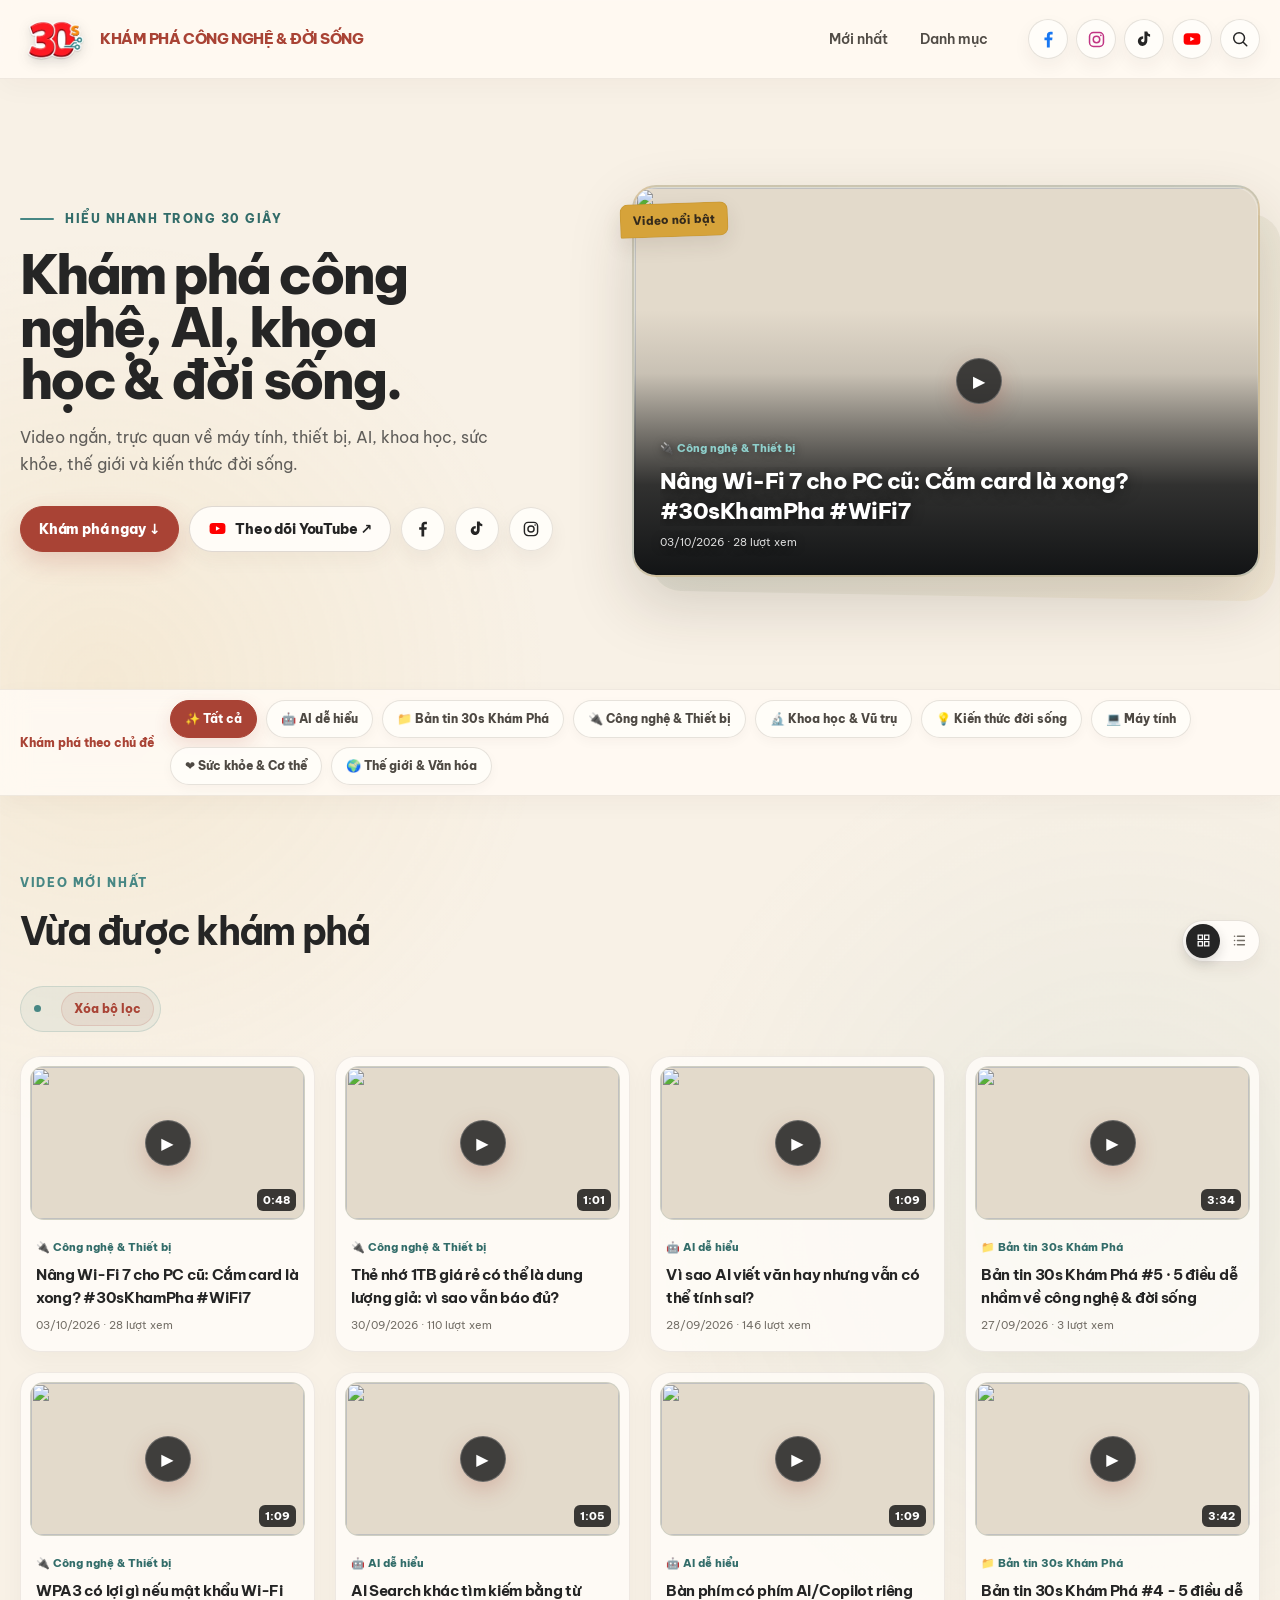
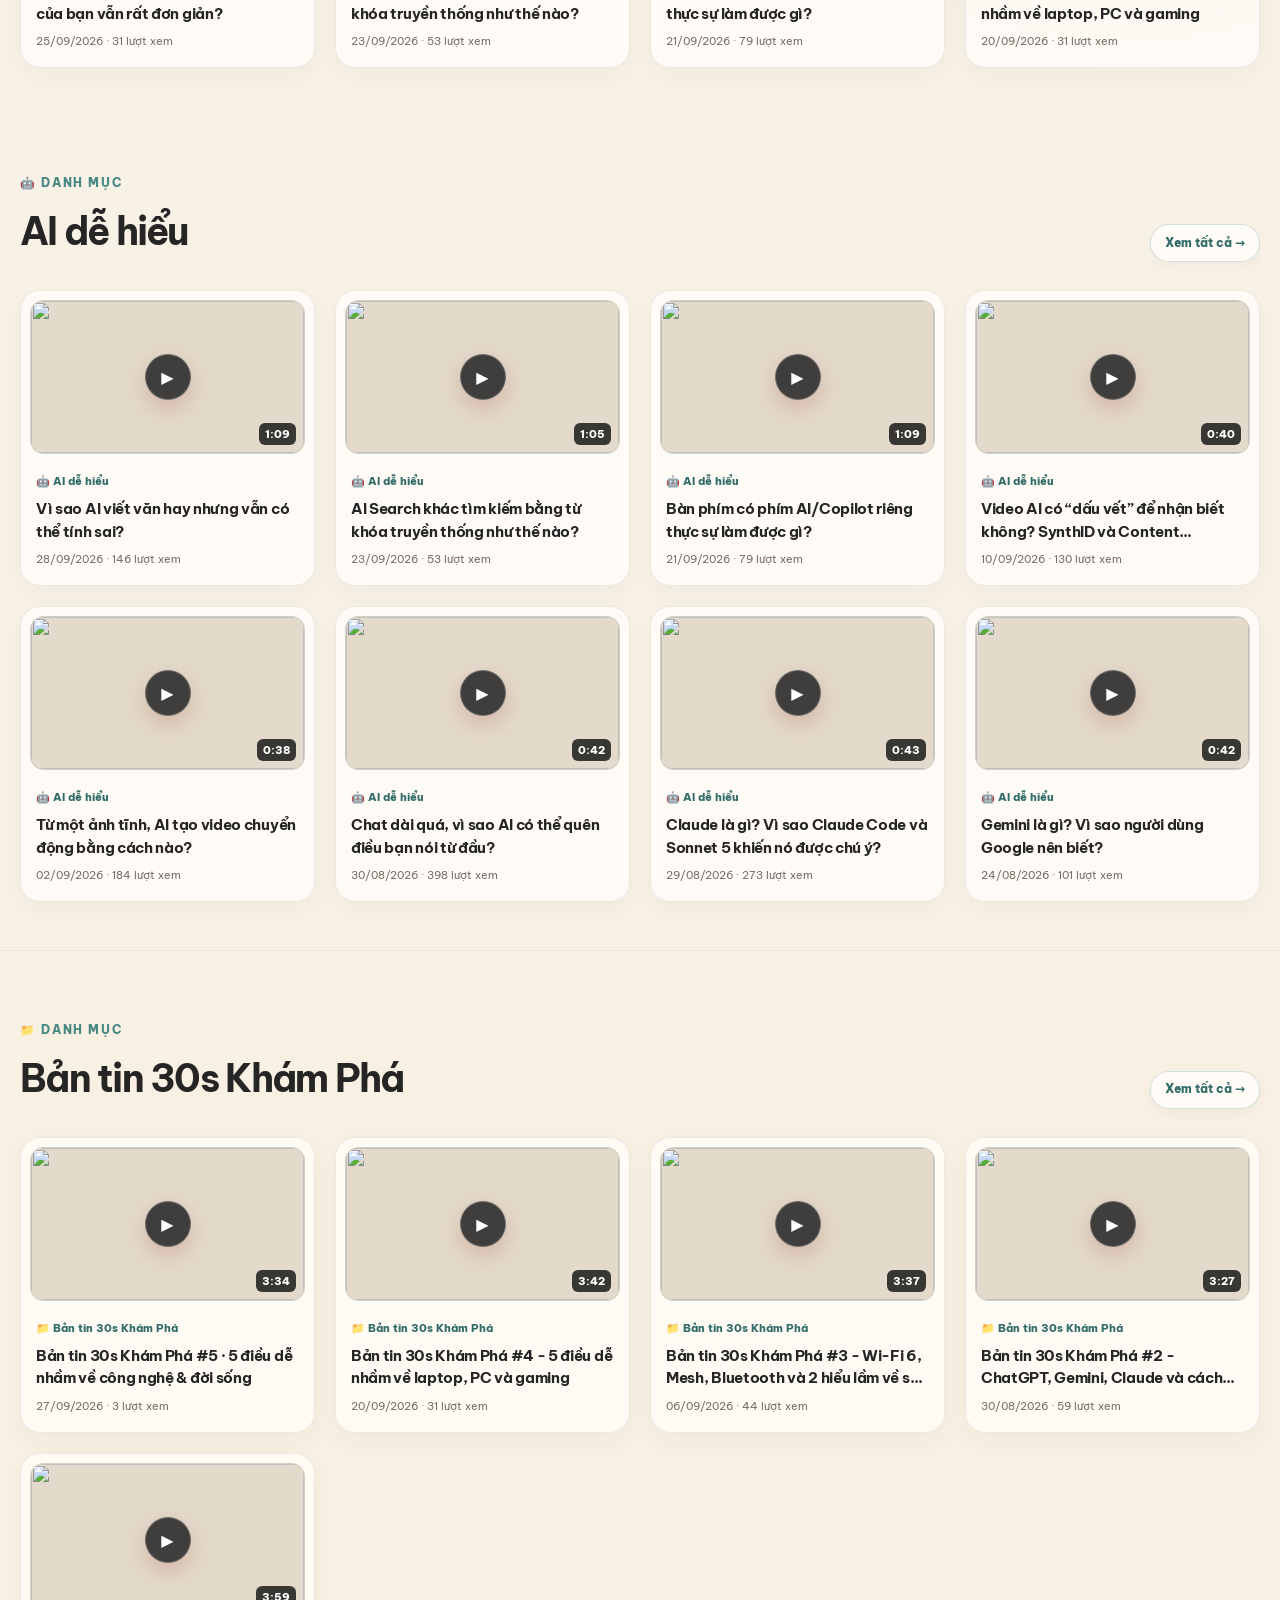
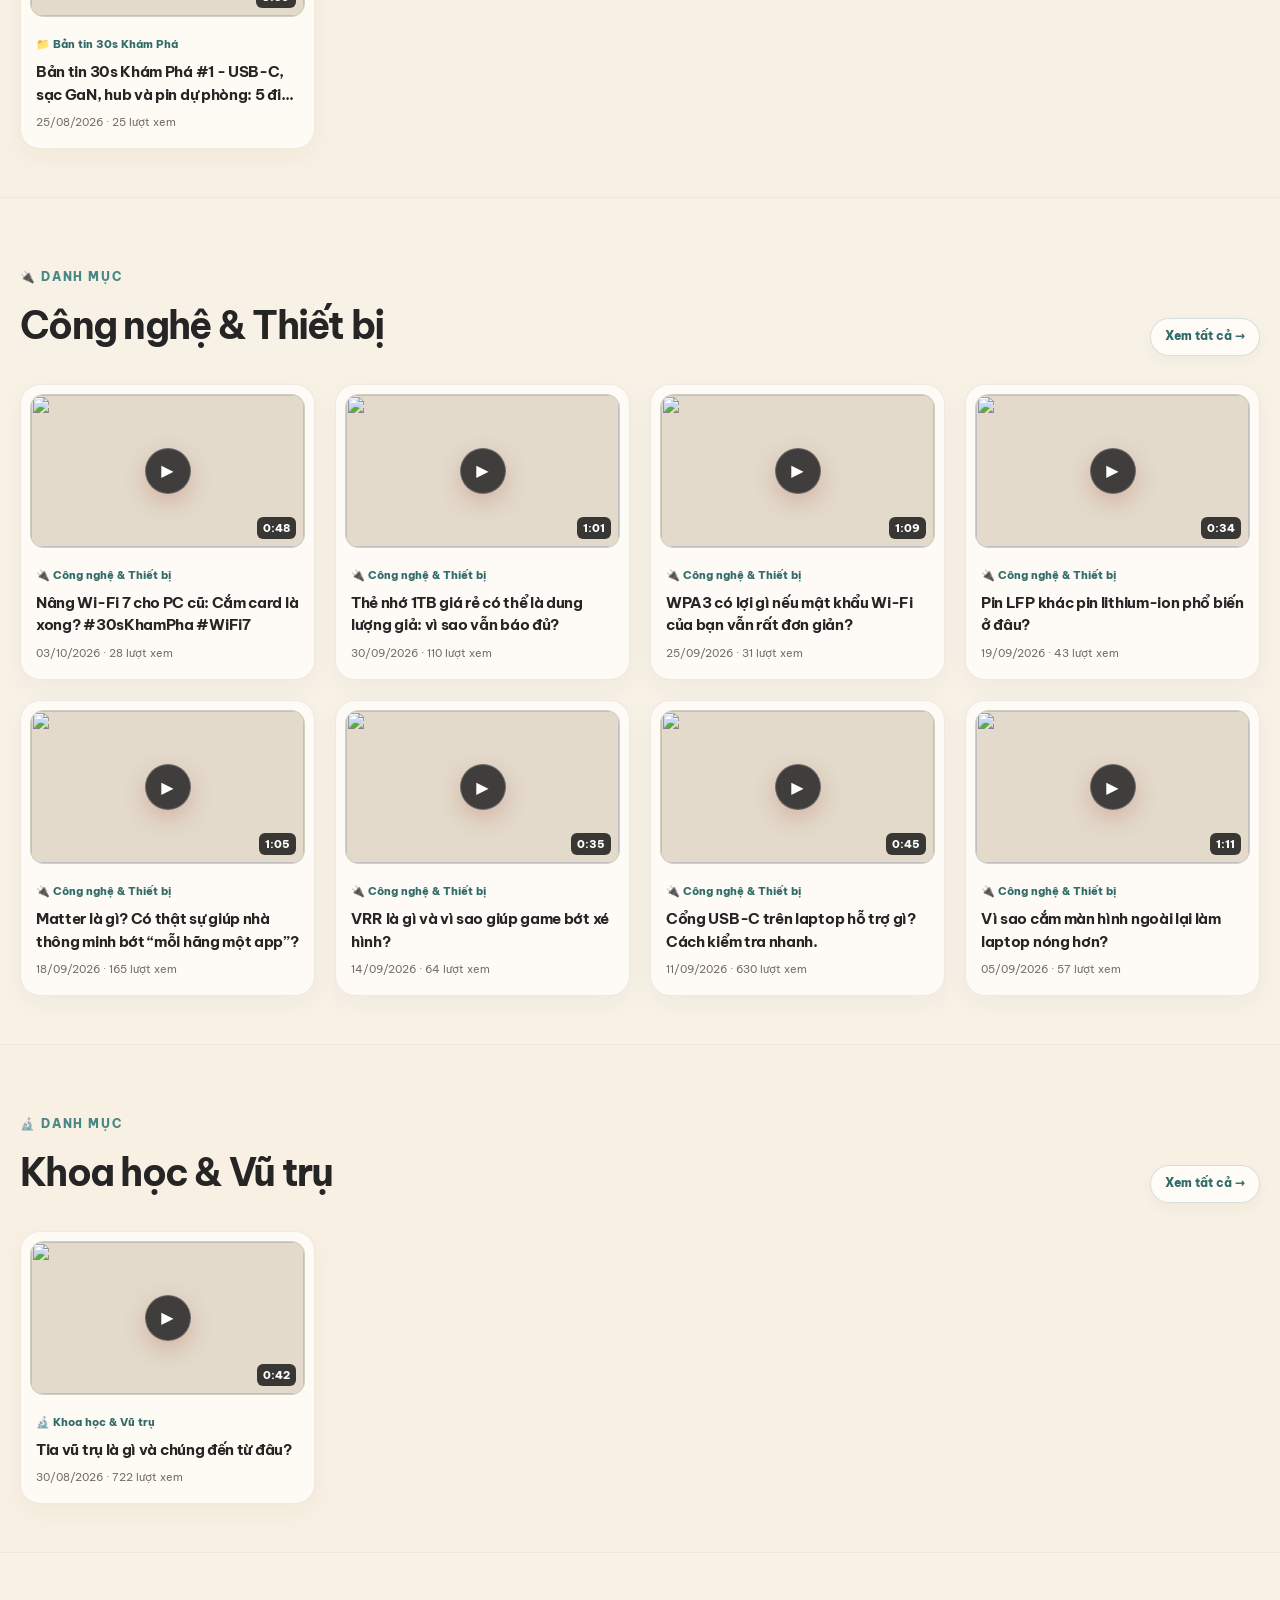
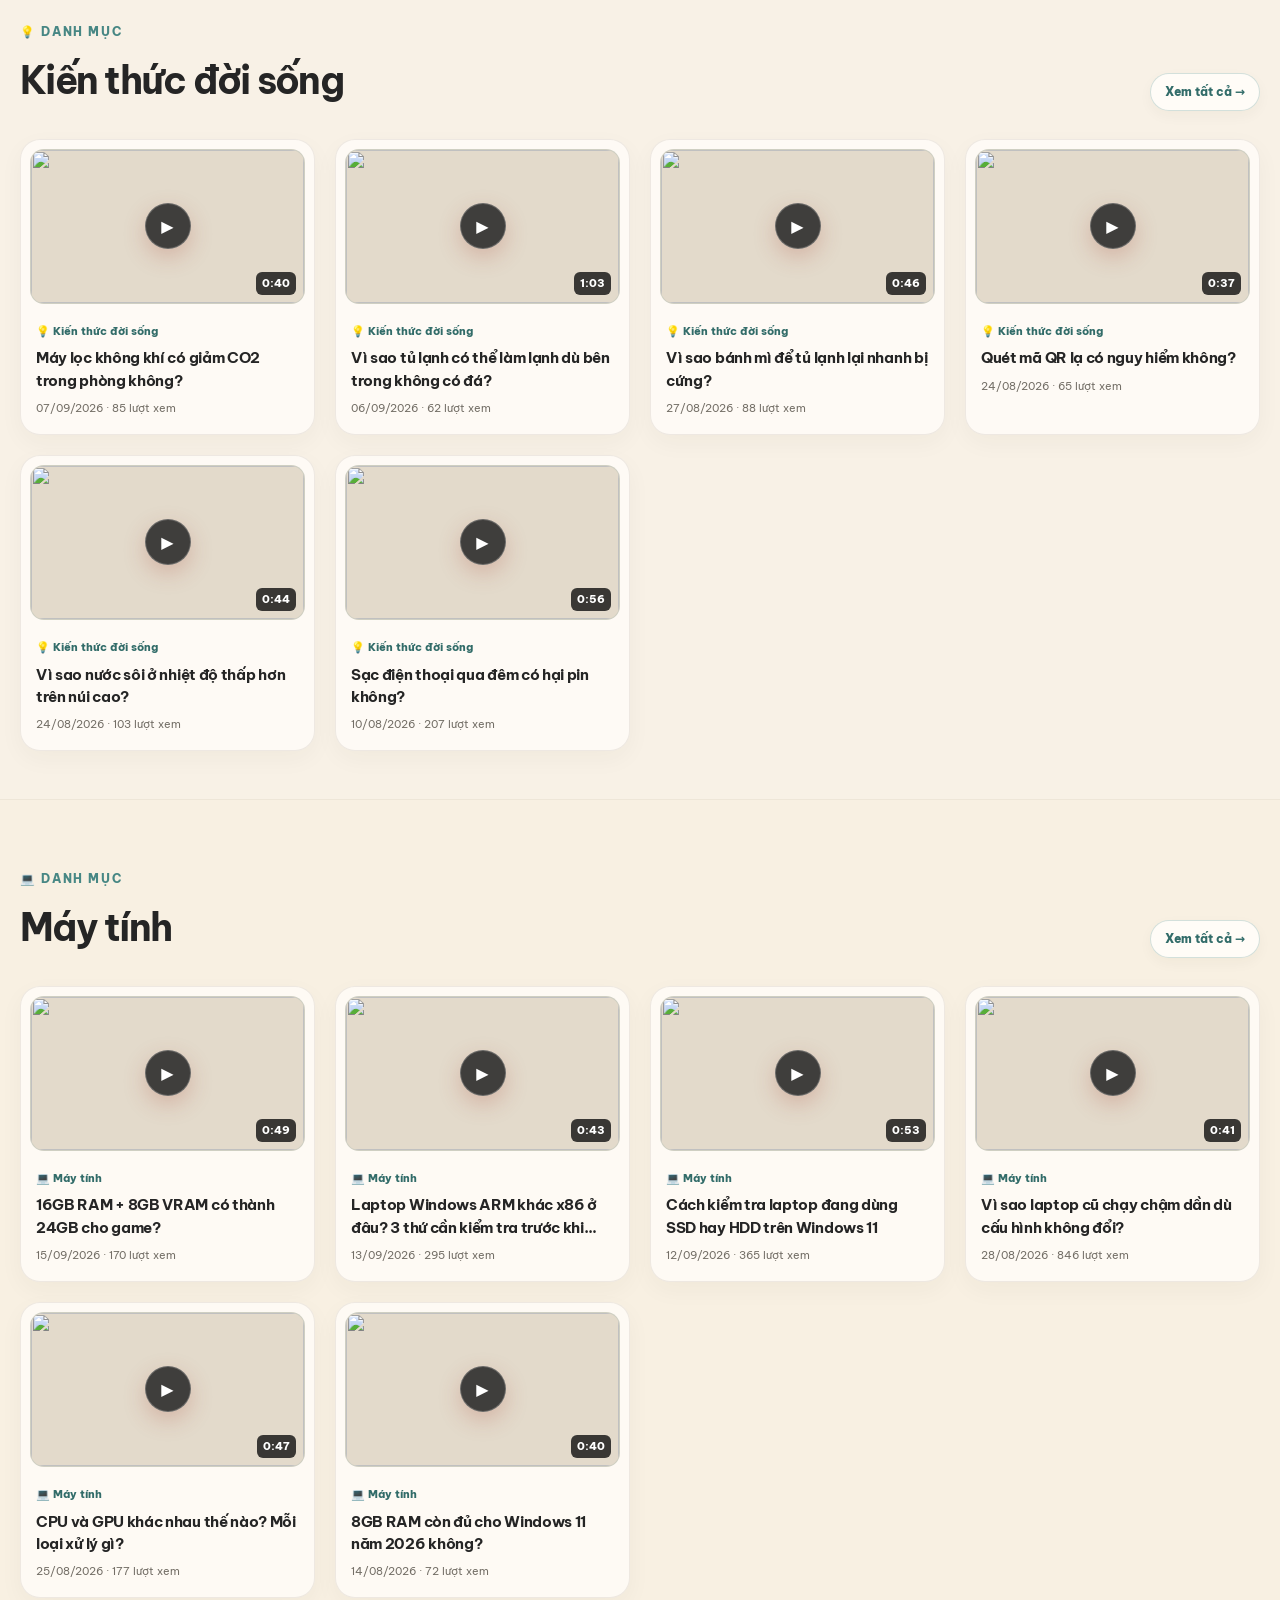
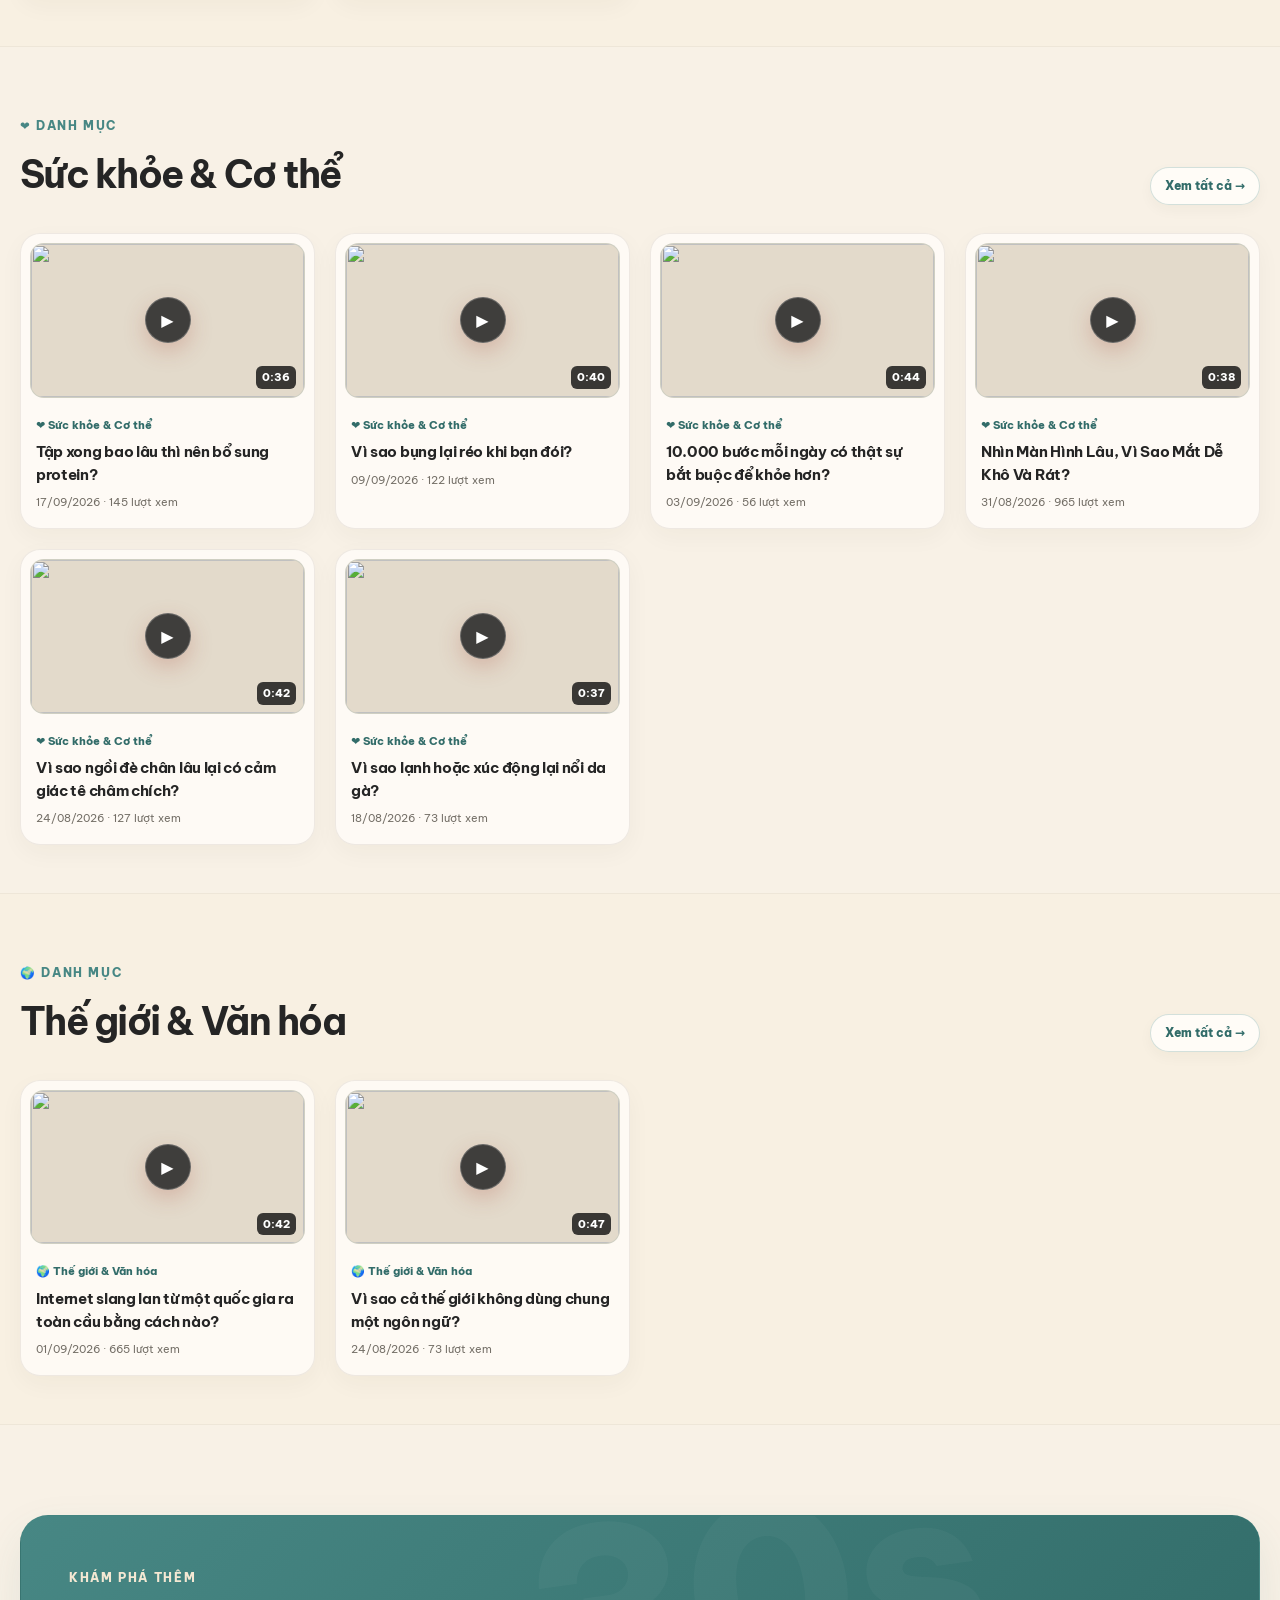
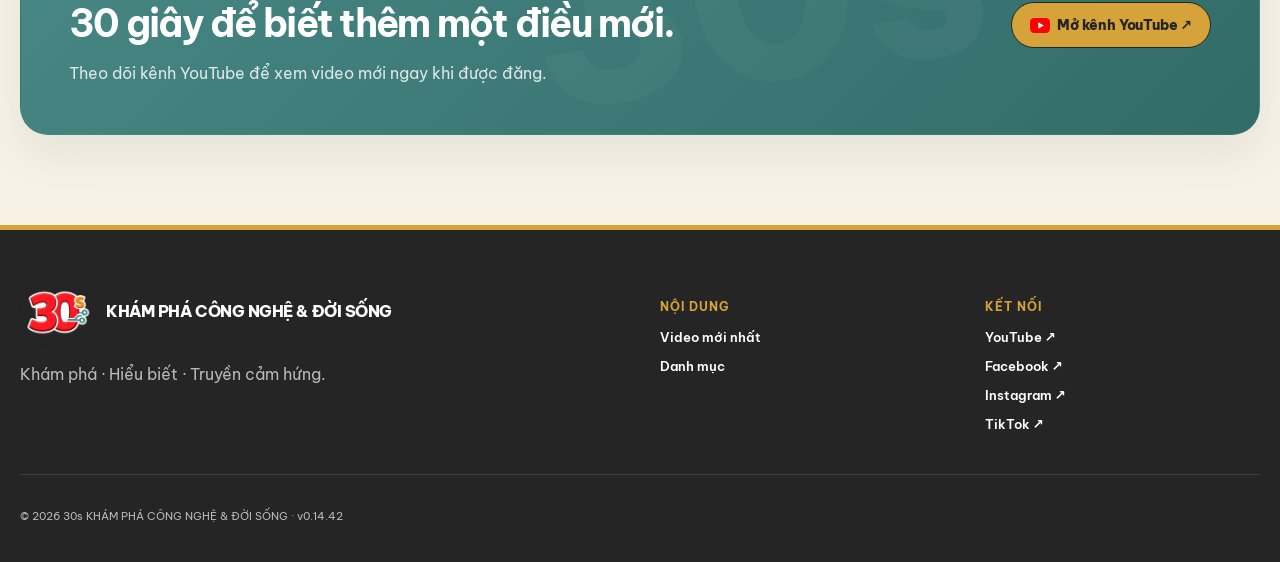
==== commit f087331c: "Deploy 30s Khám Phá v0.14.42" ====
--- a/index.html
+++ b/index.html
@@ -29,7 +29,7 @@
   <link rel="preconnect" href="https://fonts.gstatic.com" crossorigin>
   <link href="https://fonts.googleapis.com/css2?family=Be+Vietnam+Pro:wght@400;500;600;700;800&display=swap" rel="stylesheet">
   <link rel="preconnect" href="https://i.ytimg.com">
-  <link rel="stylesheet" href="assets/css/site.min.css?v=0.14.41">
+  <link rel="stylesheet" href="assets/css/site.min.css?v=0.14.42">
   
   
   
@@ -40,7 +40,7 @@
   <header class="site-header" id="top">
     <div class="container header-inner">
       <a class="brand" href="./" aria-label="30s KHÁM PHÁ CÔNG NGHỆ & ĐỜI SỐNG - Trang chủ"><span class="brand-text"><strong>KHÁM PHÁ CÔNG NGHỆ &amp; ĐỜI SỐNG</strong></span></a>
-      <nav class="header-nav" aria-label="Điều hướng chính"><a href="#latest">Mới nhất</a><a href="#categories">Danh mục</a><a href="#about">Giới thiệu</a></nav>
+      <nav class="header-nav" aria-label="Điều hướng chính"><a href="#latest">Mới nhất</a><a href="#categories">Danh mục</a></nav>
       <div class="header-actions">
         <a class="header-social-icon facebook" href="https://www.facebook.com/30skhampha" target="_blank" rel="noopener" aria-label="Facebook 30s Khám Phá" title="Facebook"><svg viewBox="0 0 24 24" aria-hidden="true"><path fill="currentColor" d="M13.6 22v-9h3l.45-3.5H13.6V7.27c0-1.01.28-1.7 1.73-1.7H17.2V2.44c-.32-.04-1.43-.14-2.72-.14-2.69 0-4.54 1.64-4.54 4.66V9.5H6.9V13h3.04v9h3.66Z"/></svg></a>
         <a class="header-social-icon instagram" href="https://www.instagram.com/30skhampha" target="_blank" rel="noopener" aria-label="Instagram 30s Khám Phá" title="Instagram"><svg viewBox="0 0 24 24" aria-hidden="true"><rect x="3.2" y="3.2" width="17.6" height="17.6" rx="5" fill="none" stroke="currentColor" stroke-width="1.9"/><circle cx="12" cy="12" r="4.1" fill="none" stroke="currentColor" stroke-width="1.9"/><circle cx="17.5" cy="6.7" r="1.1" fill="currentColor"/></svg></a>
@@ -51,7 +51,7 @@
       </div>
     </div>
     <div class="search-panel" id="searchPanel" hidden><div class="container search-inner"><div class="search-field"><span class="search-field-icon" aria-hidden="true"><svg viewBox="0 0 24 24"><path fill="none" stroke="currentColor" stroke-width="2" stroke-linecap="round" d="m21 21-4.35-4.35M10.8 18a7.2 7.2 0 1 1 0-14.4 7.2 7.2 0 0 1 0 14.4Z"/></svg></span><input id="searchInput" type="search" placeholder="Tìm video theo tiêu đề hoặc nội dung..." autocomplete="off" aria-label="Tìm video"><button class="search-clear-btn" id="searchClear" type="button">Xóa</button></div></div></div>
-    <nav class="mobile-nav" id="mobileNav" aria-label="Điều hướng di động" hidden><a href="#latest">Mới nhất</a><a href="#categories">Danh mục</a><a href="#about">Giới thiệu</a><a class="mobile-social-link" href="https://www.facebook.com/30skhampha" target="_blank" rel="noopener">Facebook ↗</a><a class="mobile-social-link" href="https://www.instagram.com/30skhampha" target="_blank" rel="noopener">Instagram ↗</a><a class="mobile-social-link" href="https://www.tiktok.com/@30skhampha" target="_blank" rel="noopener">TikTok ↗</a><a class="mobile-social-link" id="mobileYoutube" href="https://www.youtube.com/@30sKhamPhaCuocSong" target="_blank" rel="noopener">YouTube ↗</a></nav>
+    <nav class="mobile-nav" id="mobileNav" aria-label="Điều hướng di động" hidden><a href="#latest">Mới nhất</a><a href="#categories">Danh mục</a><a class="mobile-social-link" href="https://www.facebook.com/30skhampha" target="_blank" rel="noopener">Facebook ↗</a><a class="mobile-social-link" href="https://www.instagram.com/30skhampha" target="_blank" rel="noopener">Instagram ↗</a><a class="mobile-social-link" href="https://www.tiktok.com/@30skhampha" target="_blank" rel="noopener">TikTok ↗</a><a class="mobile-social-link" id="mobileYoutube" href="https://www.youtube.com/@30sKhamPhaCuocSong" target="_blank" rel="noopener">YouTube ↗</a></nav>
   </header>
 
   <main id="content">
@@ -84,7 +84,7 @@
   <dialog class="video-modal" id="videoModal"><div class="modal-card"><button class="modal-close" id="modalClose" type="button" aria-label="Đóng">×</button><div class="player-wrap" id="playerWrap"></div><div class="modal-info"><div><span class="modal-category" id="modalCategory"></span><h3 id="modalTitle"></h3></div><div class="modal-actions"><button class="share-btn" id="shareVideo" type="button">Chia sẻ</button><a id="modalYoutubeLink" target="_blank" rel="noopener">YouTube ↗</a></div></div><aside class="video-affiliate" id="modalAffiliate" hidden aria-label="Sản phẩm liên quan"></aside></div></dialog>
   <div class="toast" id="toast" role="status" aria-live="polite"></div>
   <noscript><div class="noscript">Website cần JavaScript để tải danh sách video và các tương tác nội dung.</div></noscript>
-  <script type="module" src="assets/js/site.min.js?v=0.14.41"></script>
+  <script type="module" src="assets/js/site.min.js?v=0.14.42"></script>
   
   
 </body>
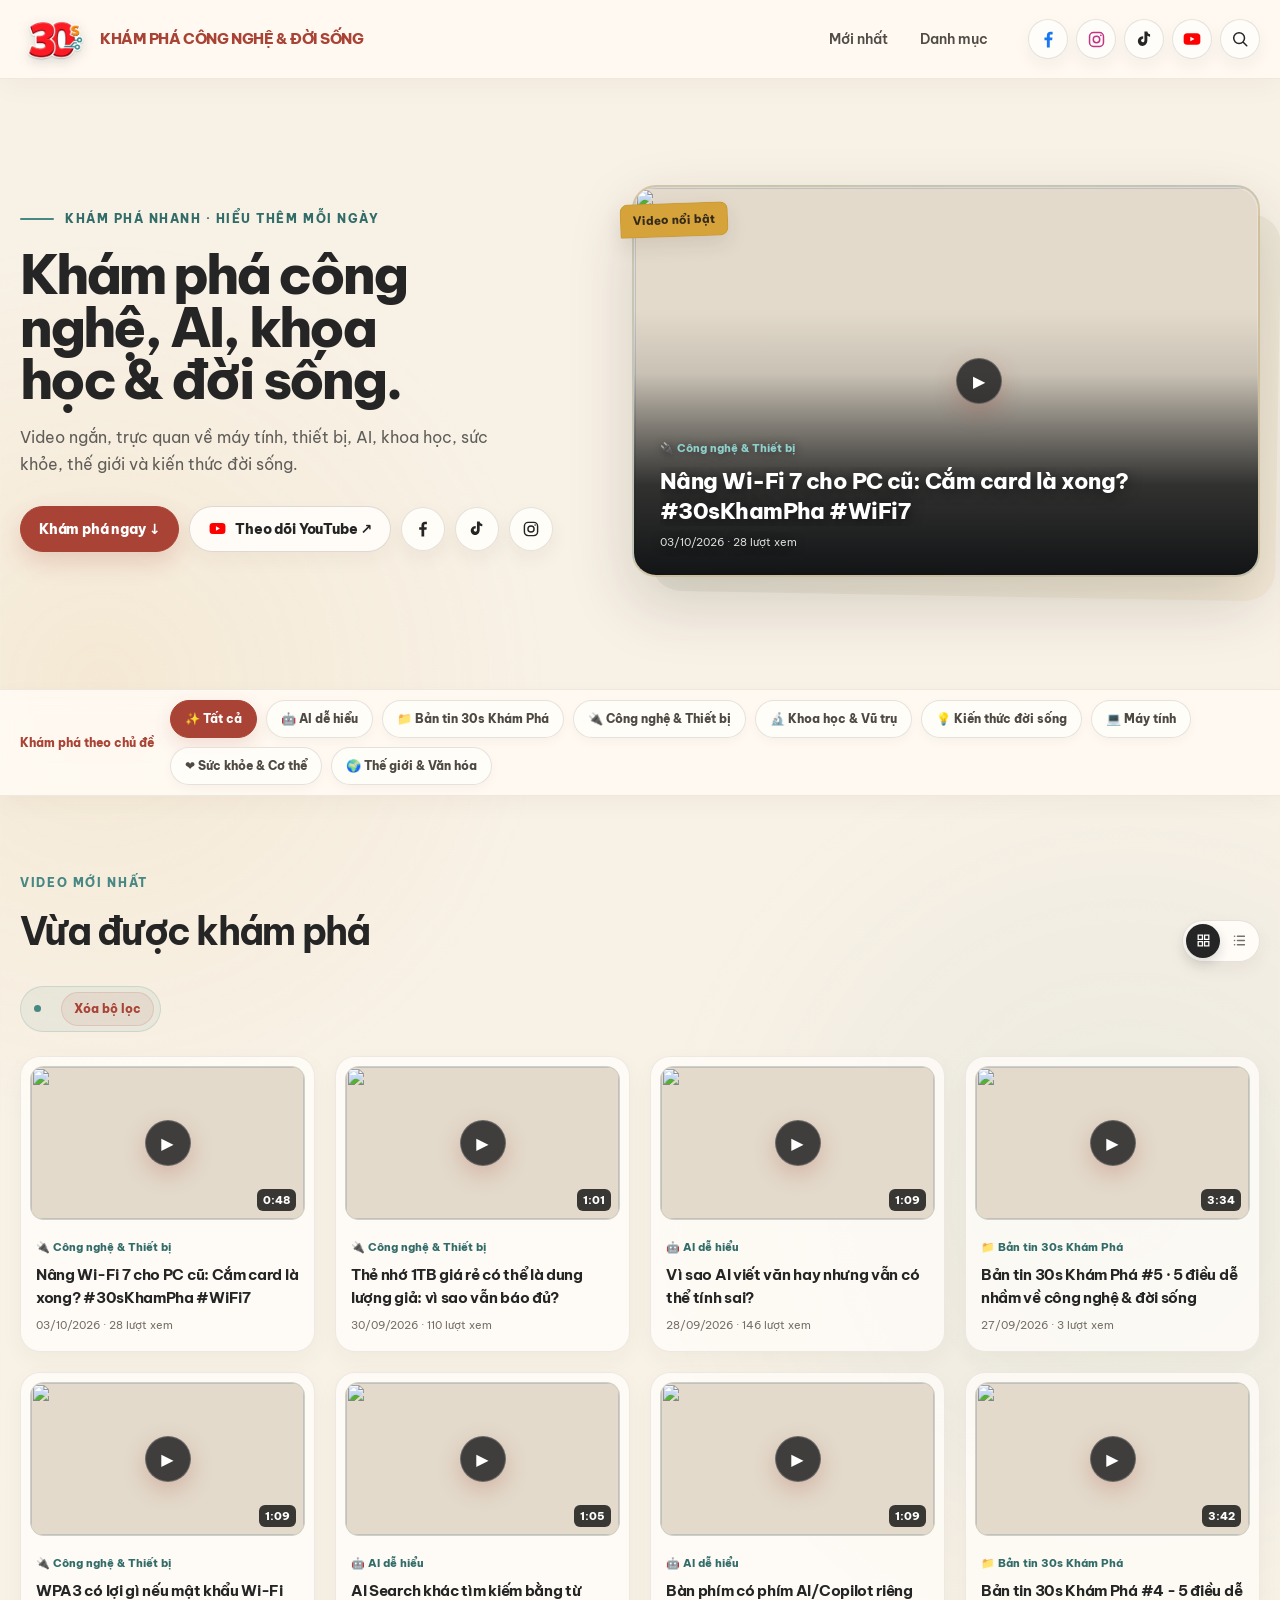
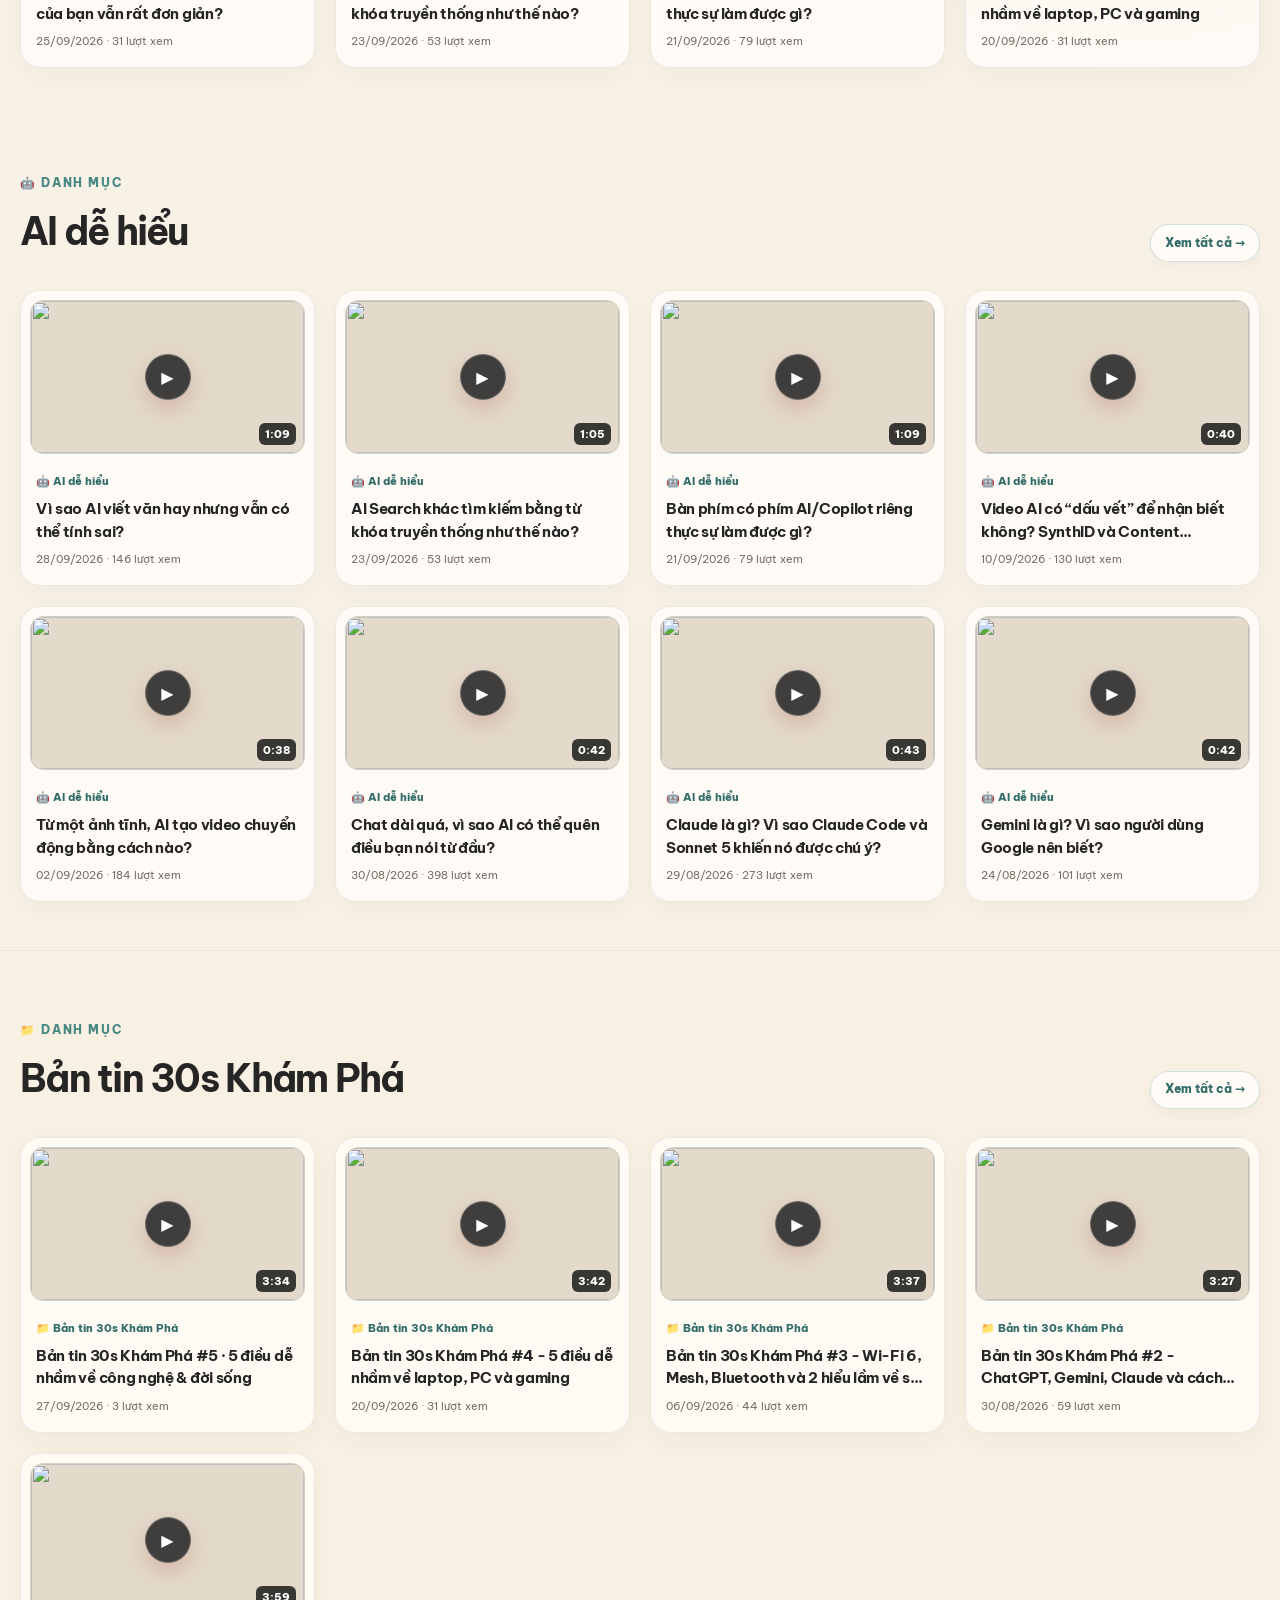
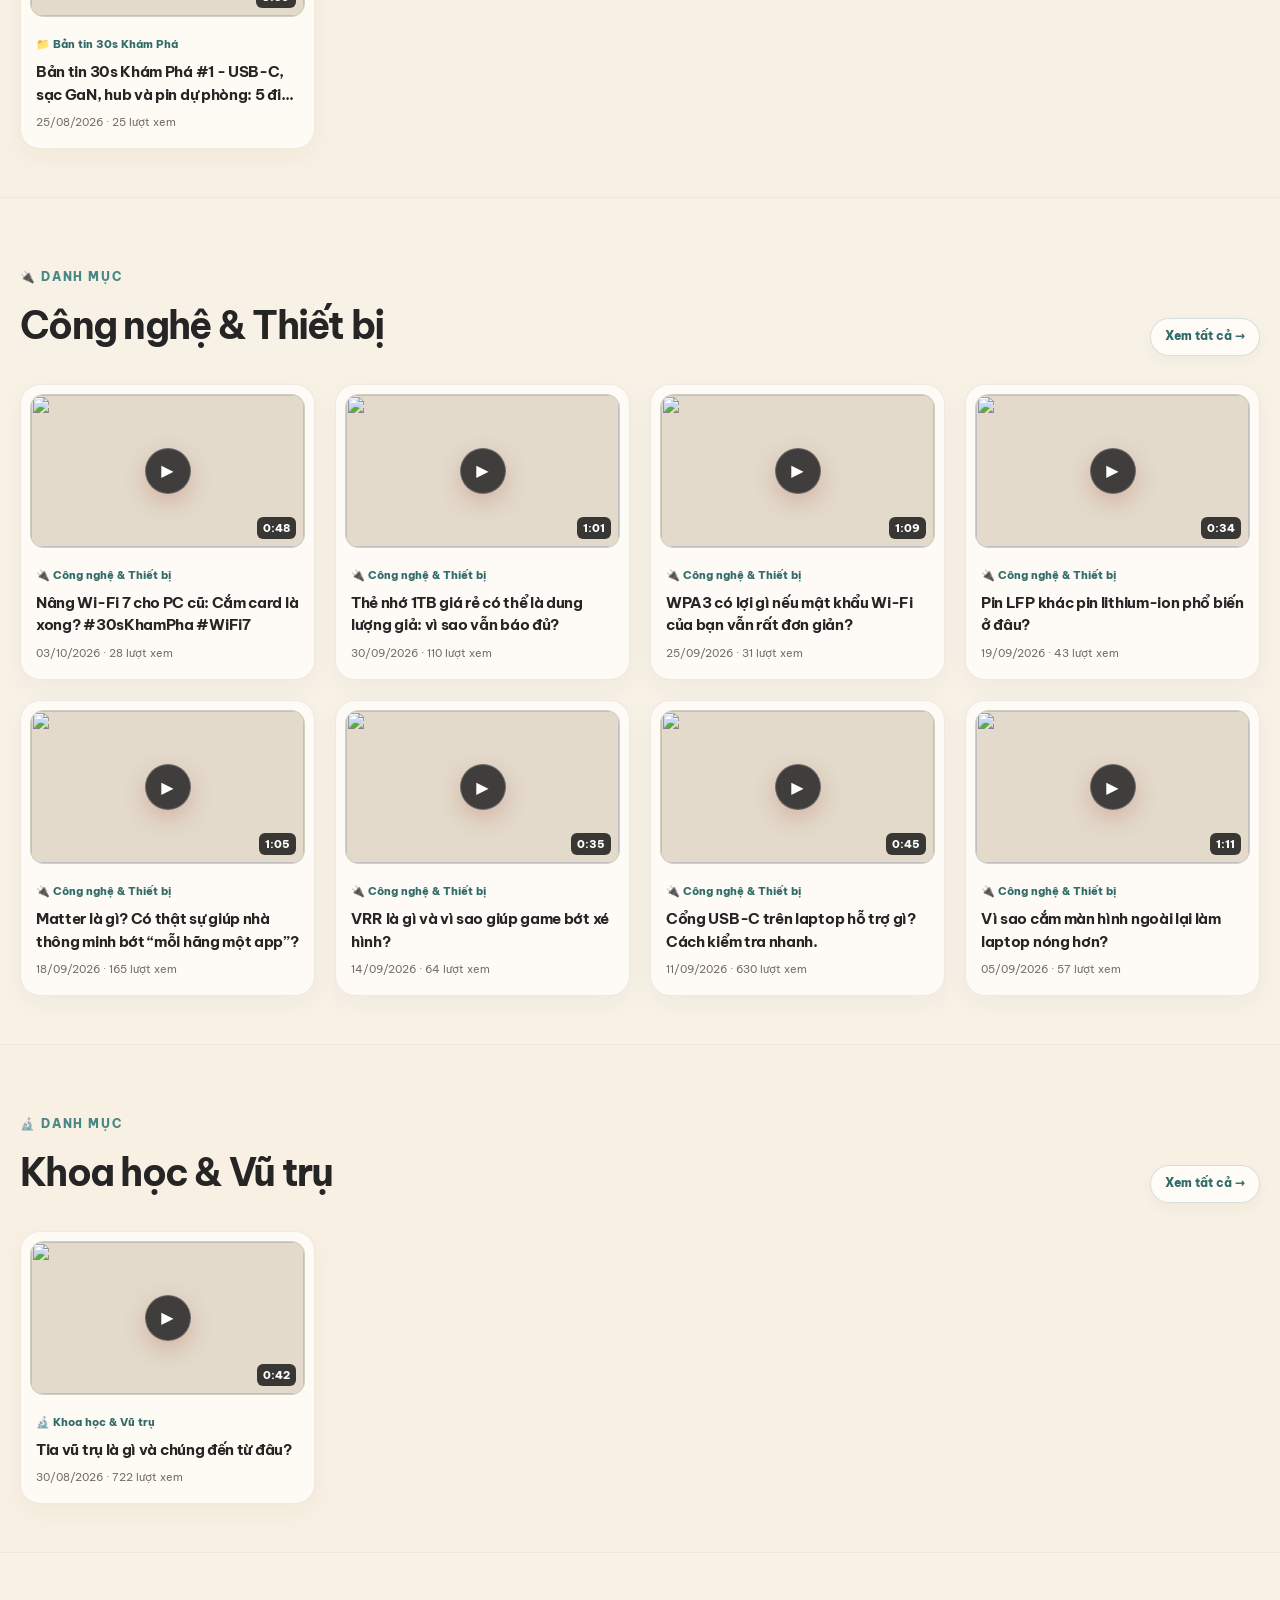
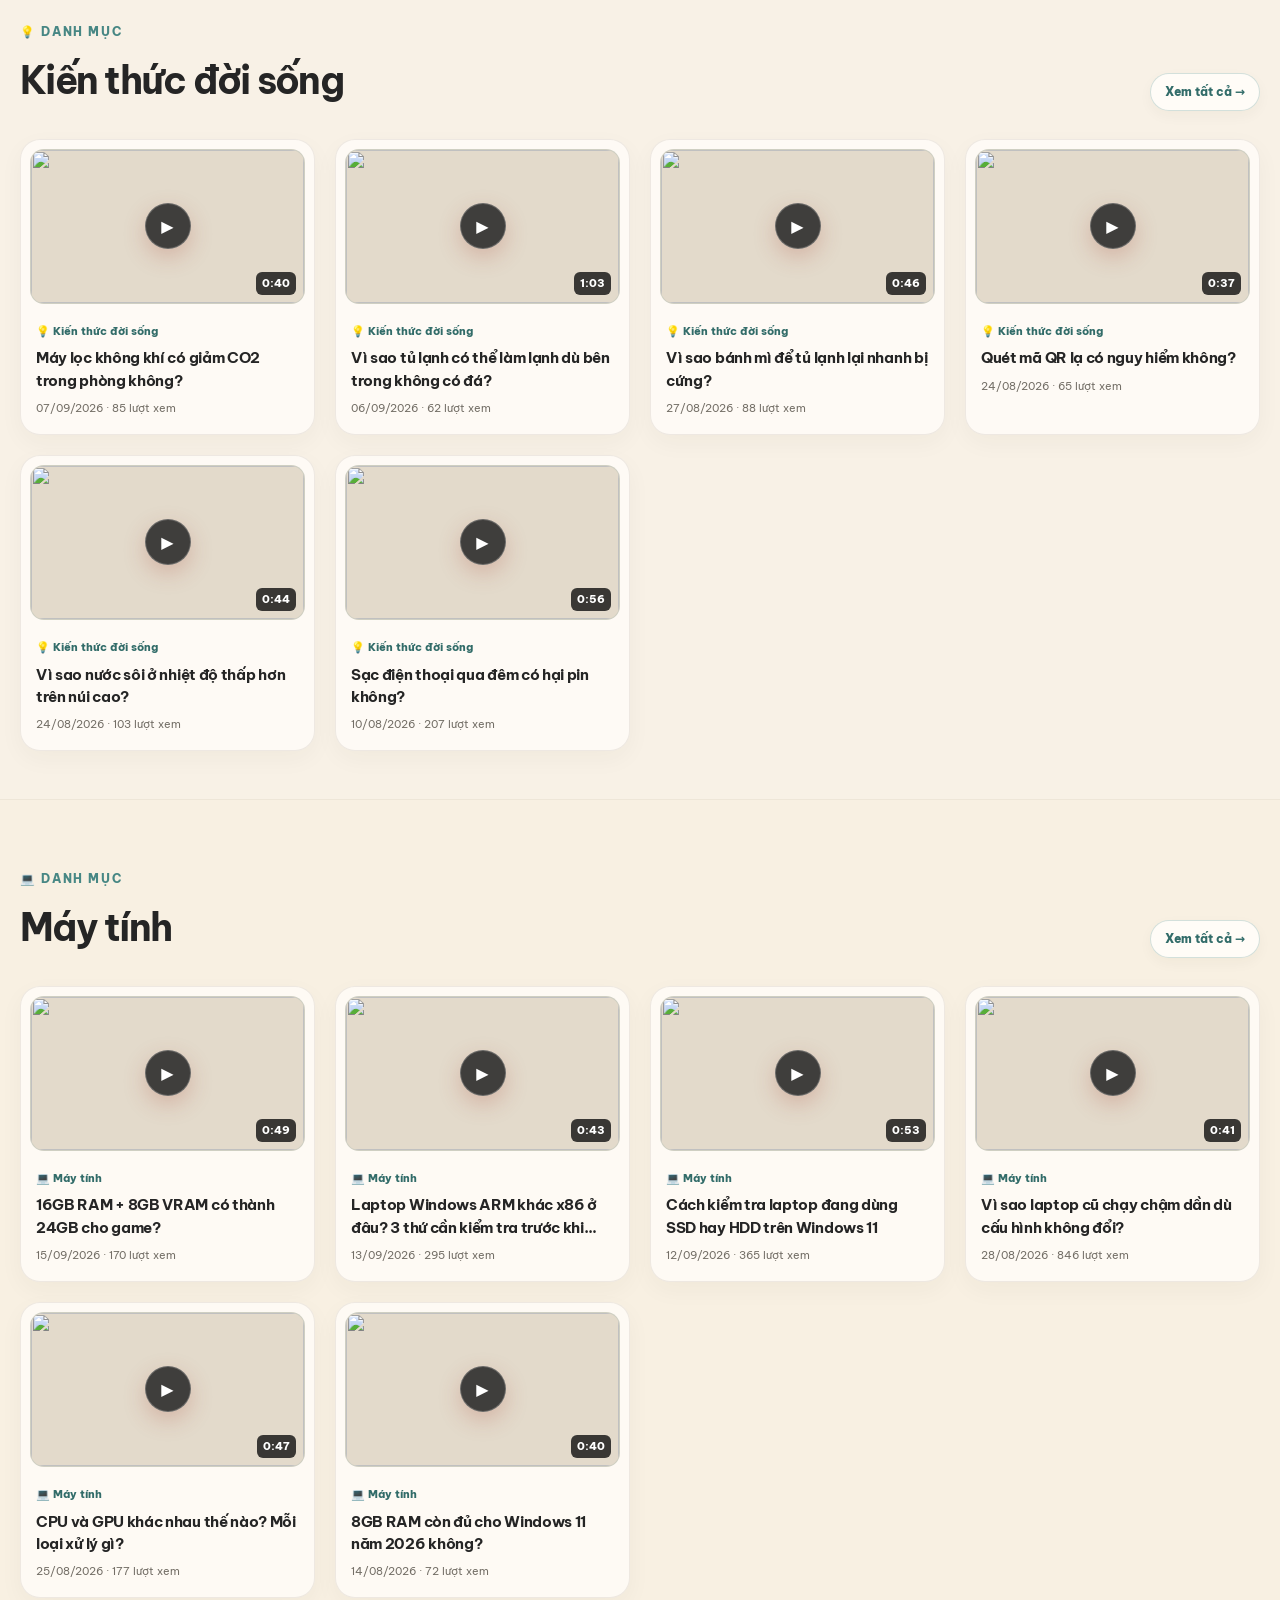
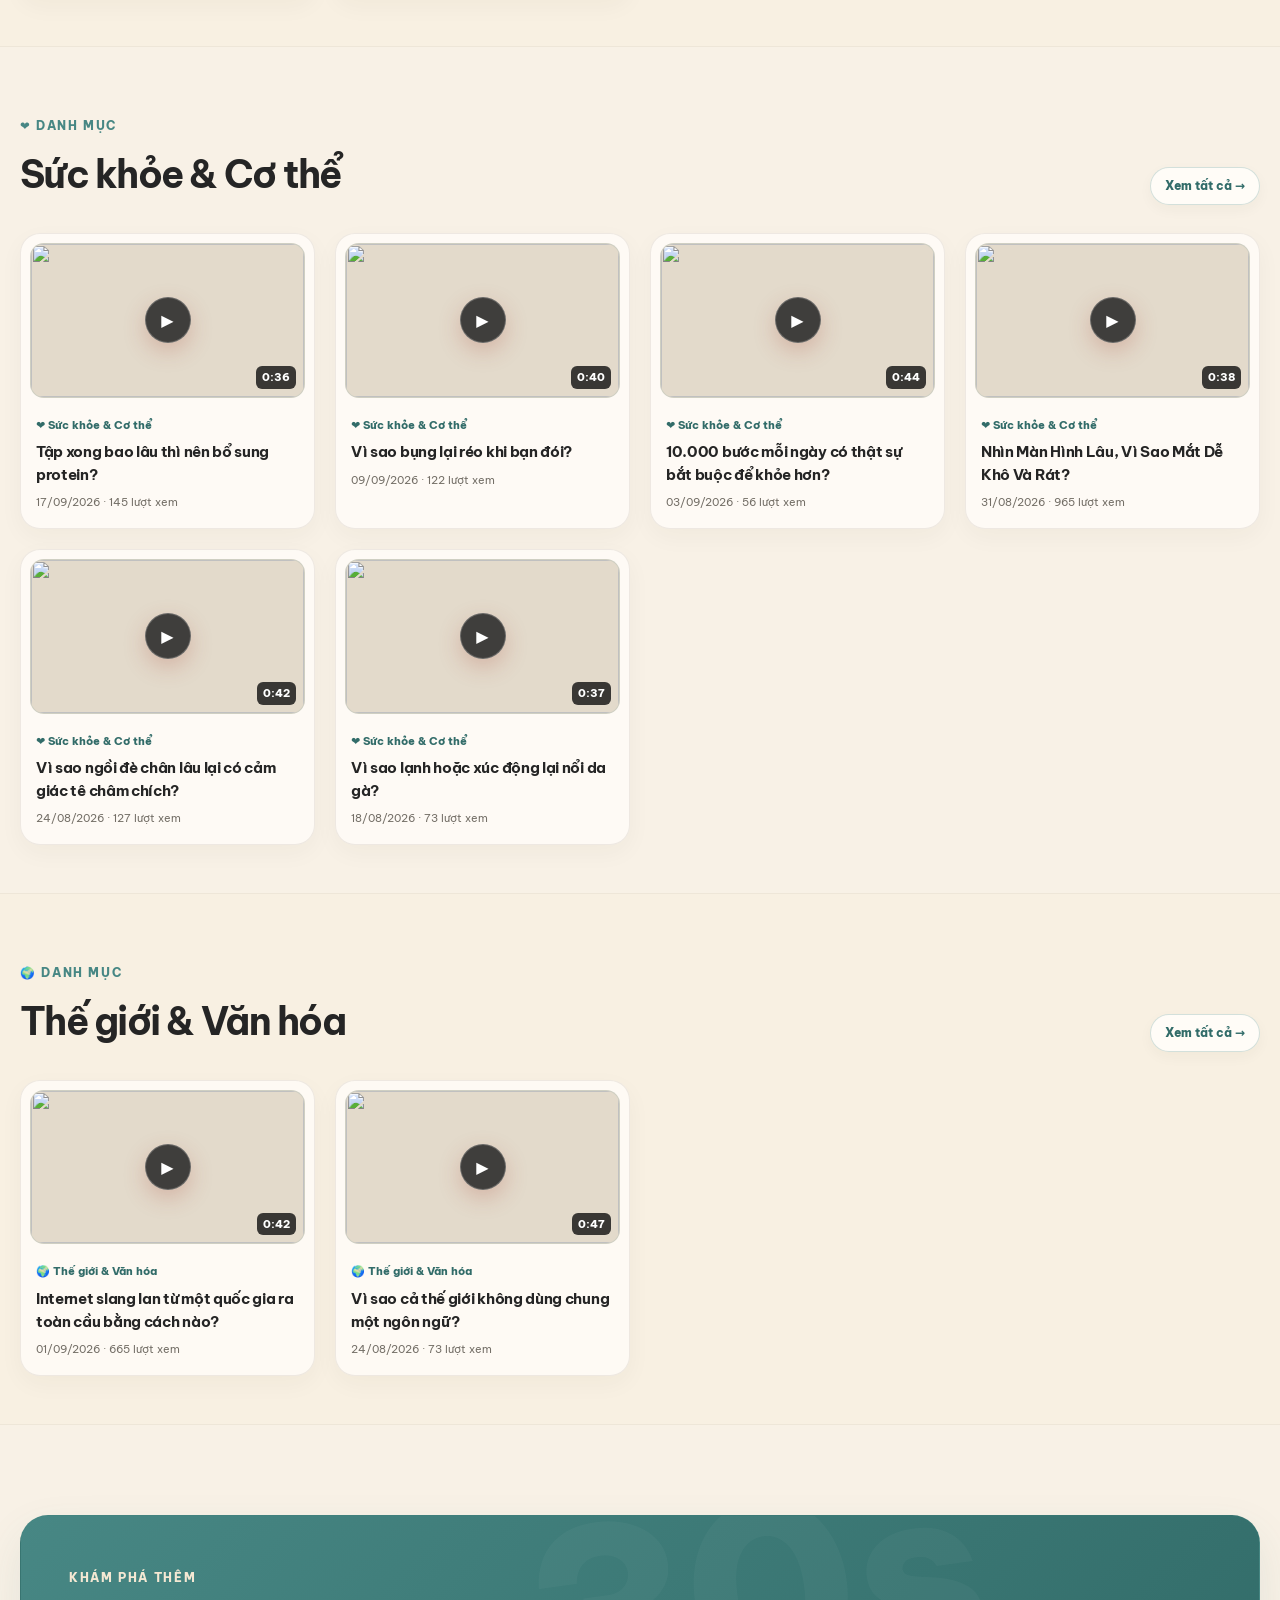
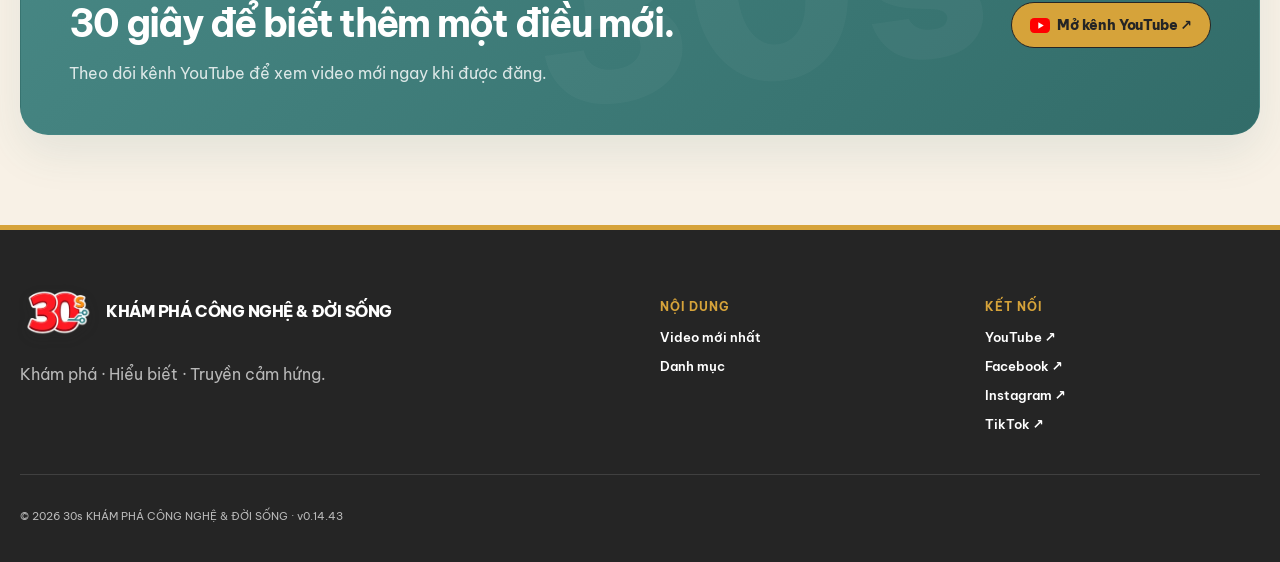
==== commit 0365a811: "Deploy 30s Khám Phá v0.14.43" ====
--- a/index.html
+++ b/index.html
@@ -29,7 +29,7 @@
   <link rel="preconnect" href="https://fonts.gstatic.com" crossorigin>
   <link href="https://fonts.googleapis.com/css2?family=Be+Vietnam+Pro:wght@400;500;600;700;800&display=swap" rel="stylesheet">
   <link rel="preconnect" href="https://i.ytimg.com">
-  <link rel="stylesheet" href="assets/css/site.min.css?v=0.14.42">
+  <link rel="stylesheet" href="assets/css/site.min.css?v=0.14.43">
   
   
   
@@ -57,7 +57,7 @@
   <main id="content">
     <section class="hero container">
       <div class="hero-copy">
-        <div class="hero-kicker"><span class="eyebrow">HIỂU NHANH TRONG 30 GIÂY</span><span class="mode-pill" id="modePill" hidden>Đang tải dữ liệu...</span></div>
+        <div class="hero-kicker"><span class="eyebrow">KHÁM PHÁ NHANH · HIỂU THÊM MỖI NGÀY</span><span class="mode-pill" id="modePill" hidden>Đang tải dữ liệu...</span></div>
         <h1>Khám phá công nghệ, AI, khoa học &amp; đời sống.</h1>
         <p>Video ngắn, trực quan về máy tính, thiết bị, AI, khoa học, sức khỏe, thế giới và kiến thức đời sống.</p>
         <div class="hero-actions">
@@ -84,7 +84,7 @@
   <dialog class="video-modal" id="videoModal"><div class="modal-card"><button class="modal-close" id="modalClose" type="button" aria-label="Đóng">×</button><div class="player-wrap" id="playerWrap"></div><div class="modal-info"><div><span class="modal-category" id="modalCategory"></span><h3 id="modalTitle"></h3></div><div class="modal-actions"><button class="share-btn" id="shareVideo" type="button">Chia sẻ</button><a id="modalYoutubeLink" target="_blank" rel="noopener">YouTube ↗</a></div></div><aside class="video-affiliate" id="modalAffiliate" hidden aria-label="Sản phẩm liên quan"></aside></div></dialog>
   <div class="toast" id="toast" role="status" aria-live="polite"></div>
   <noscript><div class="noscript">Website cần JavaScript để tải danh sách video và các tương tác nội dung.</div></noscript>
-  <script type="module" src="assets/js/site.min.js?v=0.14.42"></script>
+  <script type="module" src="assets/js/site.min.js?v=0.14.43"></script>
   
   
 </body>
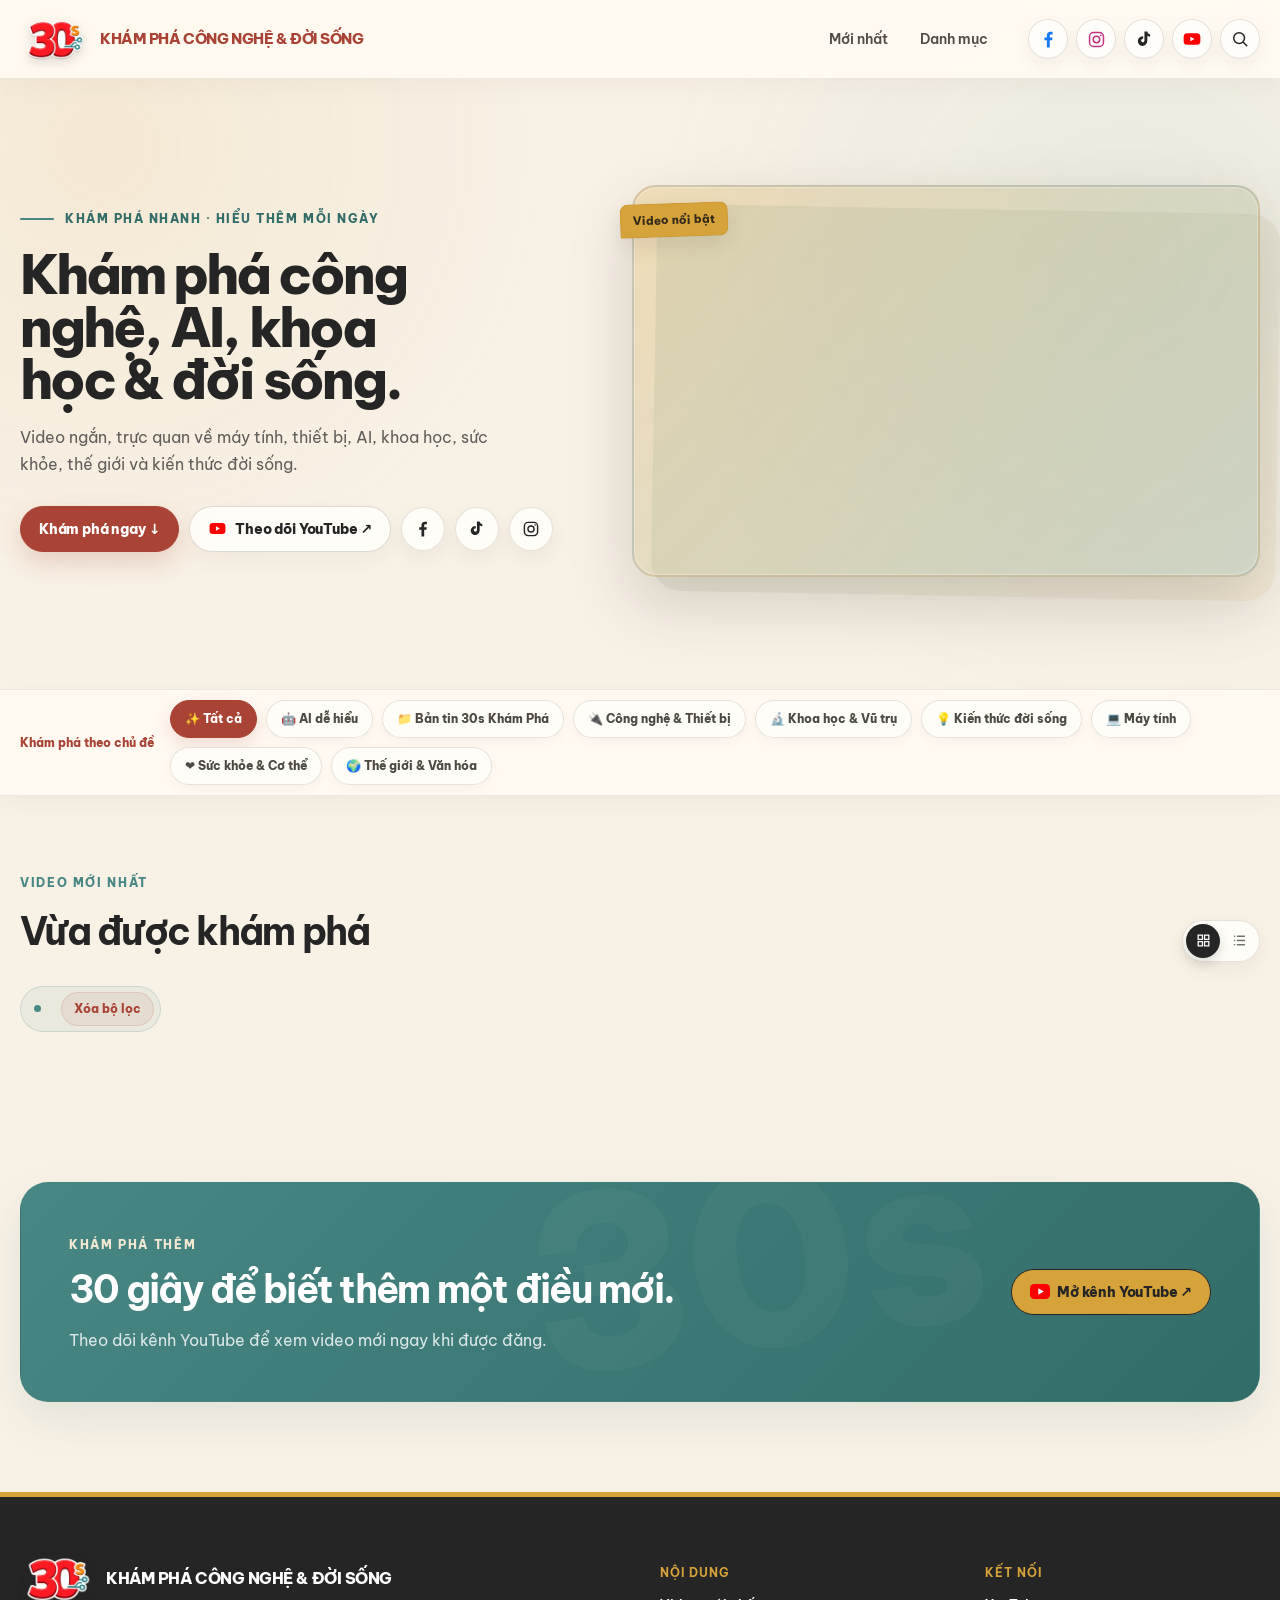
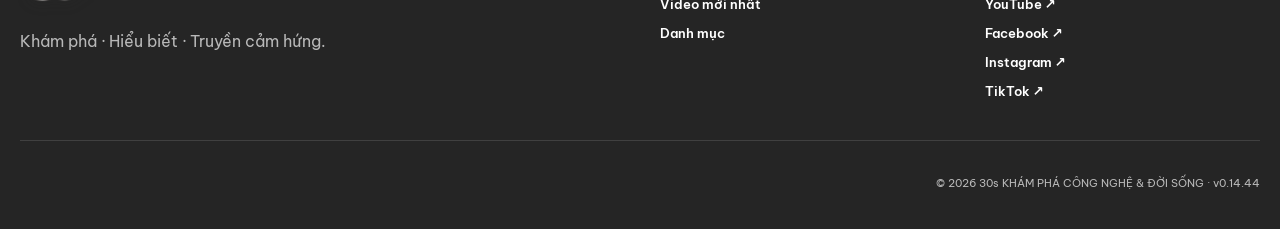
==== commit 7007ffc8: "Deploy 30s Khám Phá v0.14.44" ====
--- a/index.html
+++ b/index.html
@@ -29,7 +29,7 @@
   <link rel="preconnect" href="https://fonts.gstatic.com" crossorigin>
   <link href="https://fonts.googleapis.com/css2?family=Be+Vietnam+Pro:wght@400;500;600;700;800&display=swap" rel="stylesheet">
   <link rel="preconnect" href="https://i.ytimg.com">
-  <link rel="stylesheet" href="assets/css/site.min.css?v=0.14.43">
+  <link rel="stylesheet" href="assets/css/site.min.css?v=0.14.44">
   
   
   
@@ -84,7 +84,7 @@
   <dialog class="video-modal" id="videoModal"><div class="modal-card"><button class="modal-close" id="modalClose" type="button" aria-label="Đóng">×</button><div class="player-wrap" id="playerWrap"></div><div class="modal-info"><div><span class="modal-category" id="modalCategory"></span><h3 id="modalTitle"></h3></div><div class="modal-actions"><button class="share-btn" id="shareVideo" type="button">Chia sẻ</button><a id="modalYoutubeLink" target="_blank" rel="noopener">YouTube ↗</a></div></div><aside class="video-affiliate" id="modalAffiliate" hidden aria-label="Sản phẩm liên quan"></aside></div></dialog>
   <div class="toast" id="toast" role="status" aria-live="polite"></div>
   <noscript><div class="noscript">Website cần JavaScript để tải danh sách video và các tương tác nội dung.</div></noscript>
-  <script type="module" src="assets/js/site.min.js?v=0.14.43"></script>
+  <script type="module" src="assets/js/site.min.js?v=0.14.44"></script>
   
   
 </body>
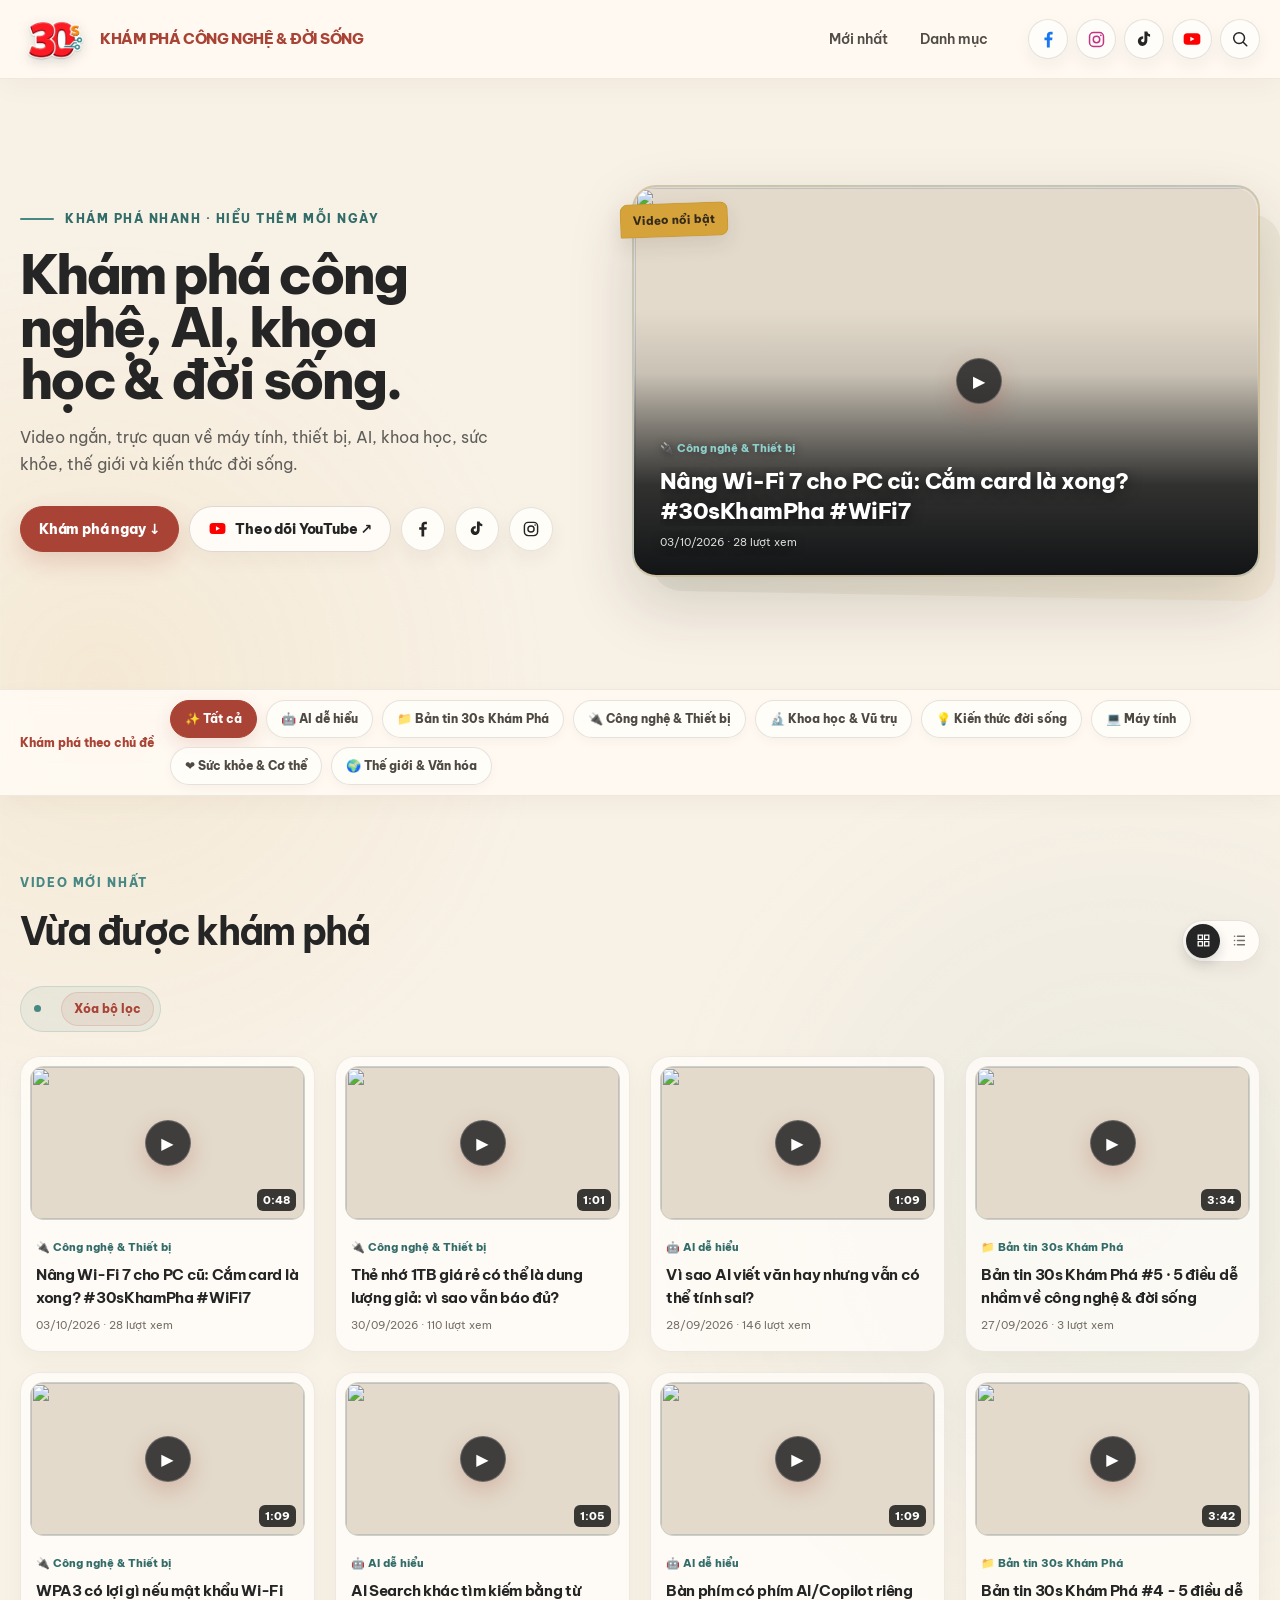
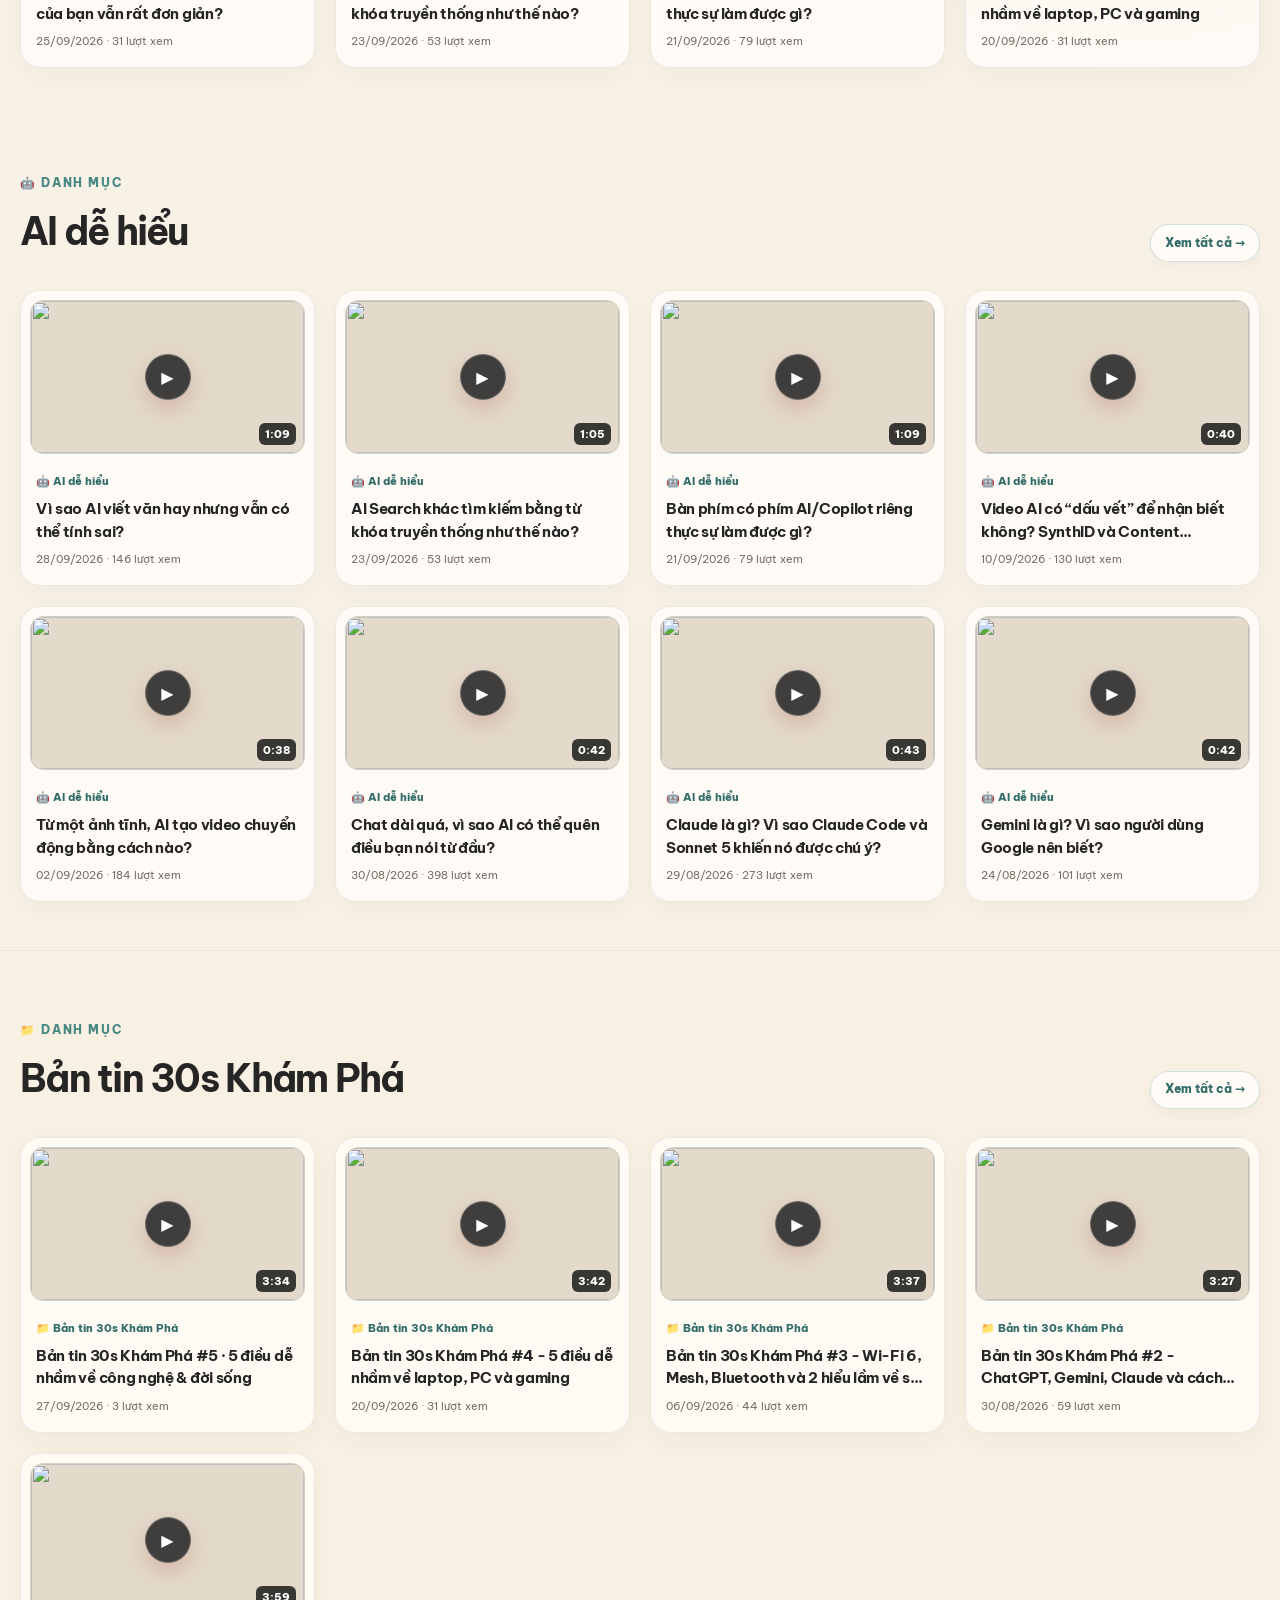
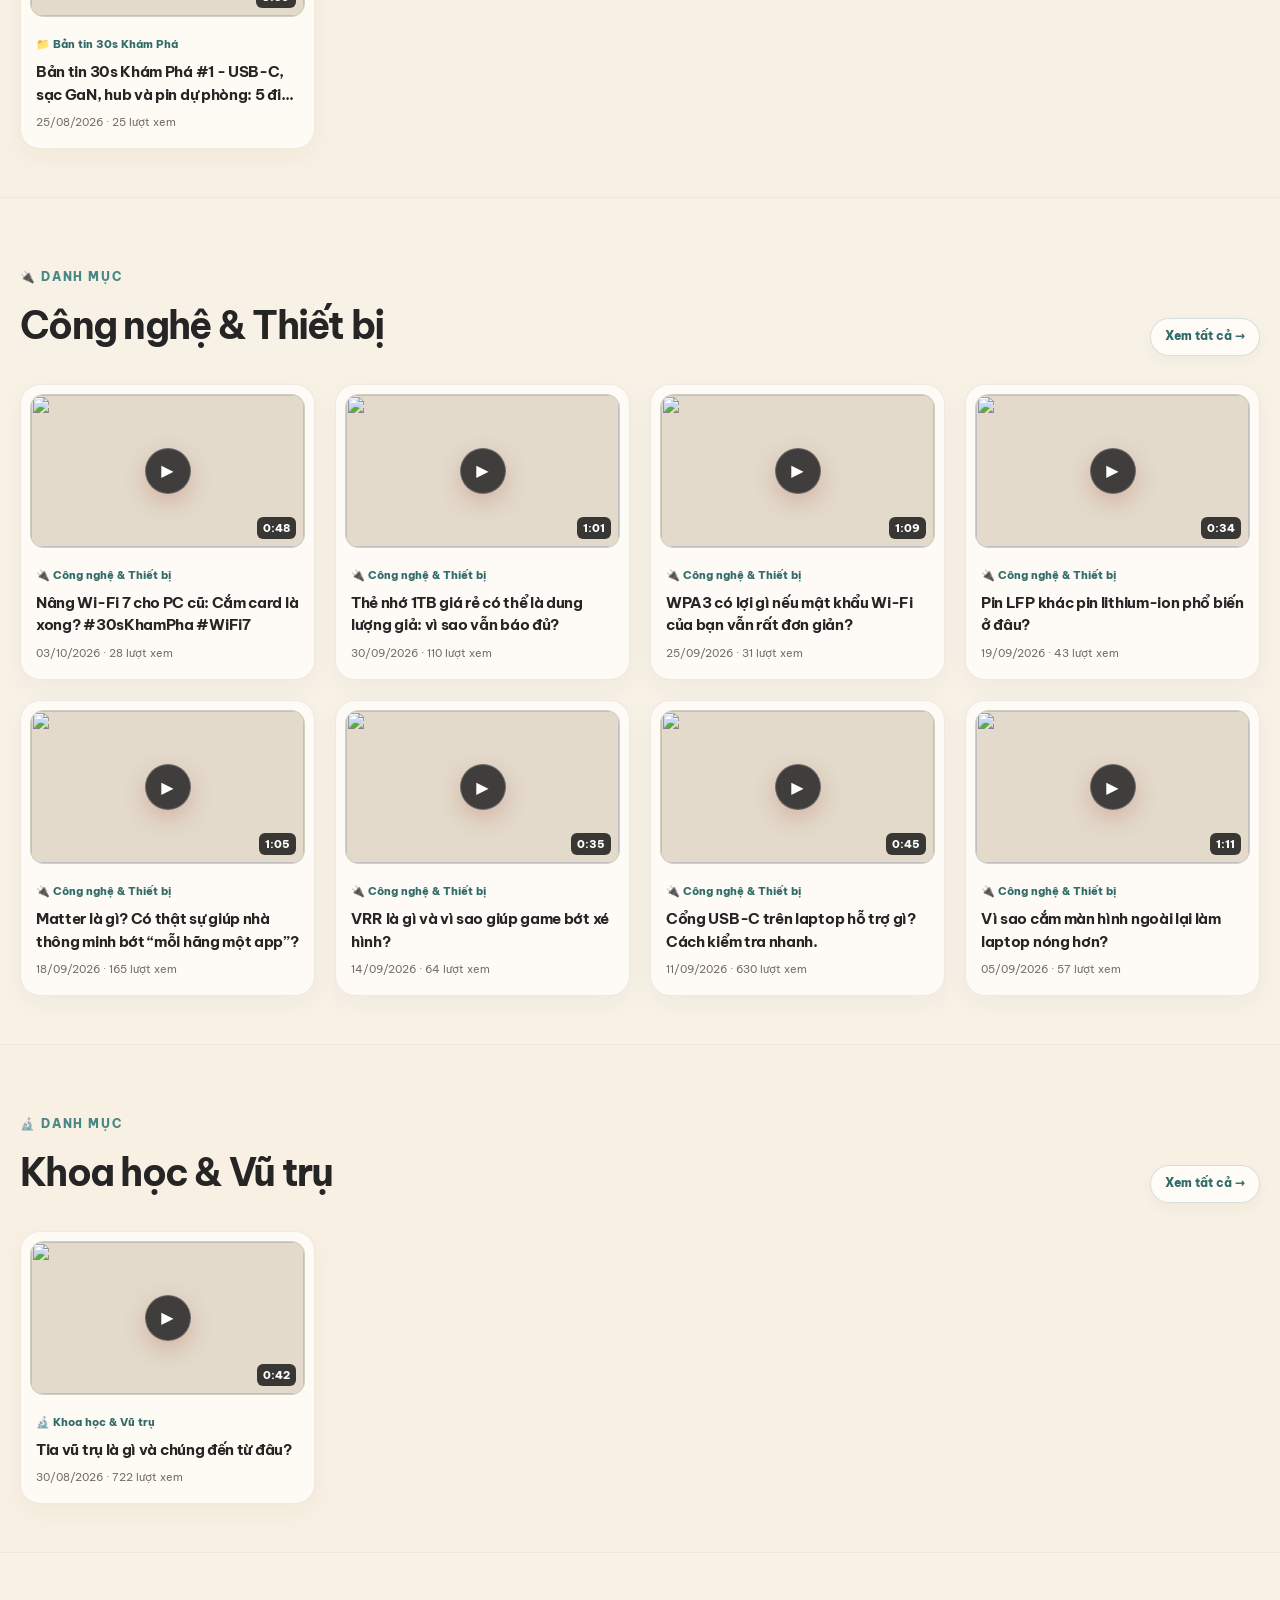
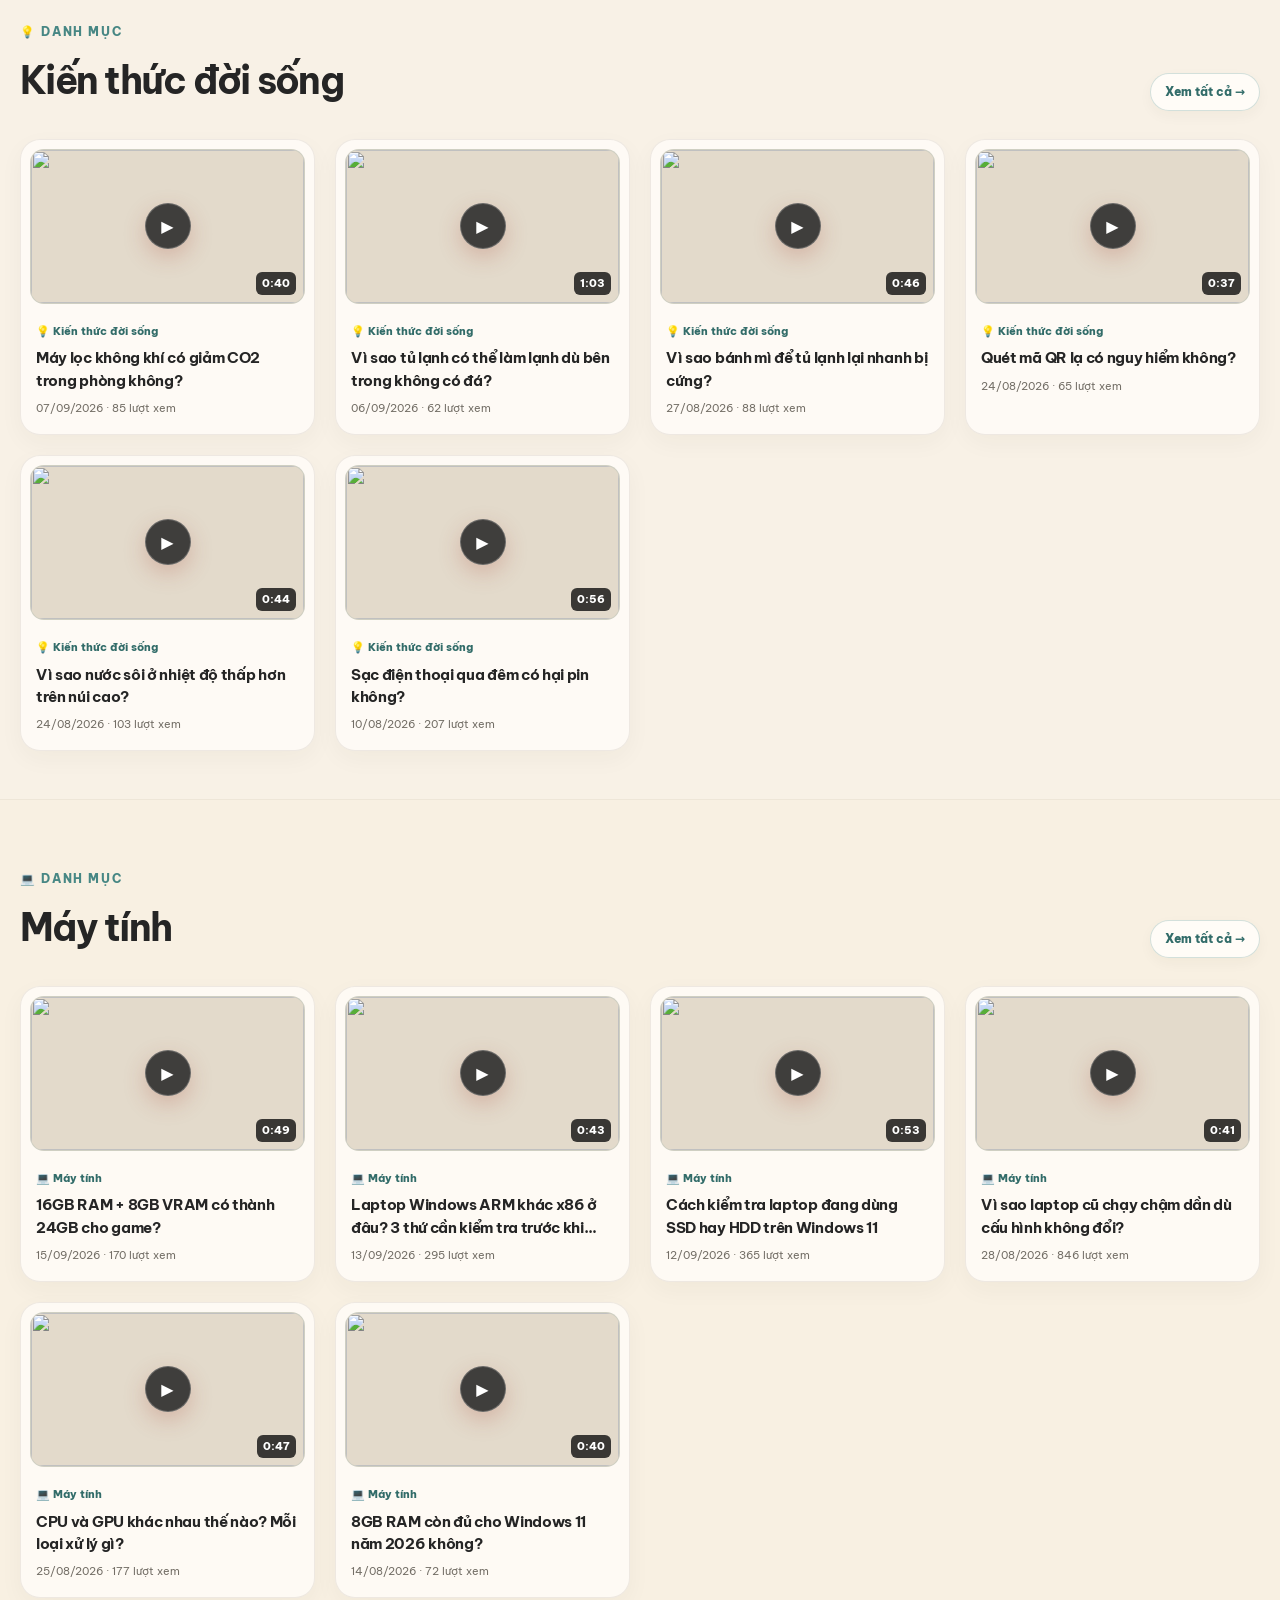
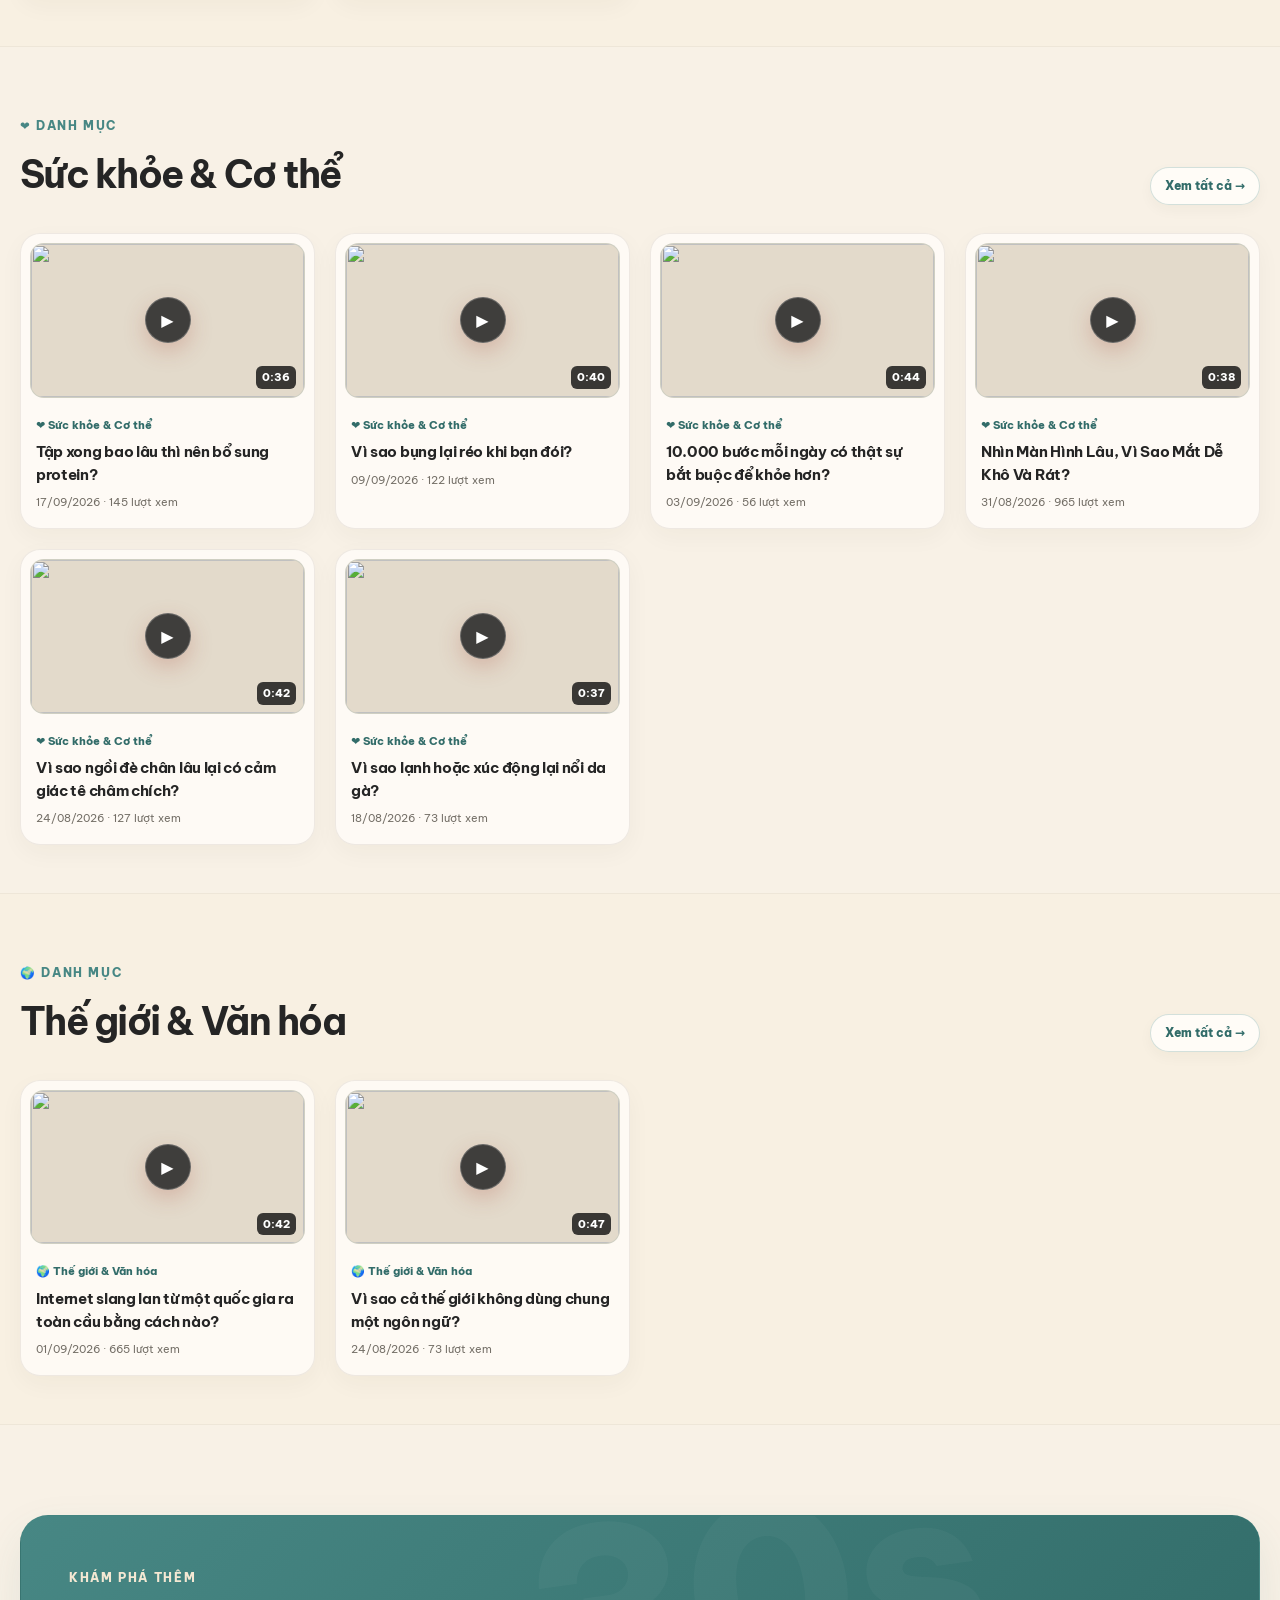
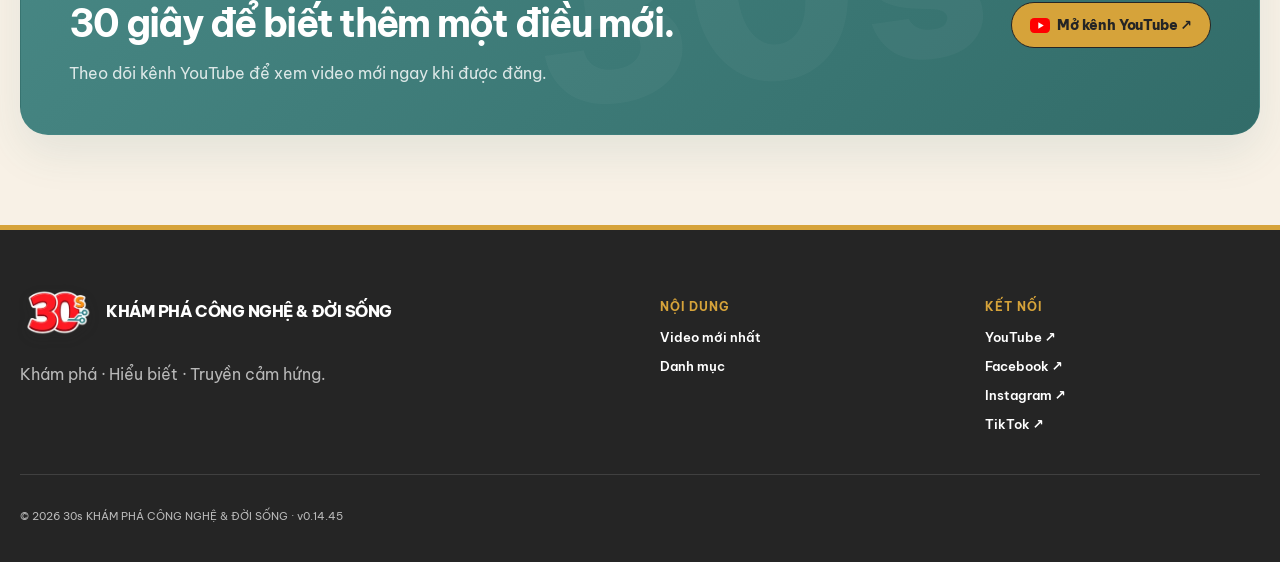
==== commit 3fb690ca: "Deploy 30s Khám Phá v0.14.45" ====
--- a/index.html
+++ b/index.html
@@ -29,7 +29,7 @@
   <link rel="preconnect" href="https://fonts.gstatic.com" crossorigin>
   <link href="https://fonts.googleapis.com/css2?family=Be+Vietnam+Pro:wght@400;500;600;700;800&display=swap" rel="stylesheet">
   <link rel="preconnect" href="https://i.ytimg.com">
-  <link rel="stylesheet" href="assets/css/site.min.css?v=0.14.44">
+  <link rel="stylesheet" href="assets/css/site.min.css?v=0.14.45">
   
   
   
@@ -84,7 +84,7 @@
   <dialog class="video-modal" id="videoModal"><div class="modal-card"><button class="modal-close" id="modalClose" type="button" aria-label="Đóng">×</button><div class="player-wrap" id="playerWrap"></div><div class="modal-info"><div><span class="modal-category" id="modalCategory"></span><h3 id="modalTitle"></h3></div><div class="modal-actions"><button class="share-btn" id="shareVideo" type="button">Chia sẻ</button><a id="modalYoutubeLink" target="_blank" rel="noopener">YouTube ↗</a></div></div><aside class="video-affiliate" id="modalAffiliate" hidden aria-label="Sản phẩm liên quan"></aside></div></dialog>
   <div class="toast" id="toast" role="status" aria-live="polite"></div>
   <noscript><div class="noscript">Website cần JavaScript để tải danh sách video và các tương tác nội dung.</div></noscript>
-  <script type="module" src="assets/js/site.min.js?v=0.14.44"></script>
+  <script type="module" src="assets/js/site.min.js?v=0.14.45"></script>
   
   
 </body>
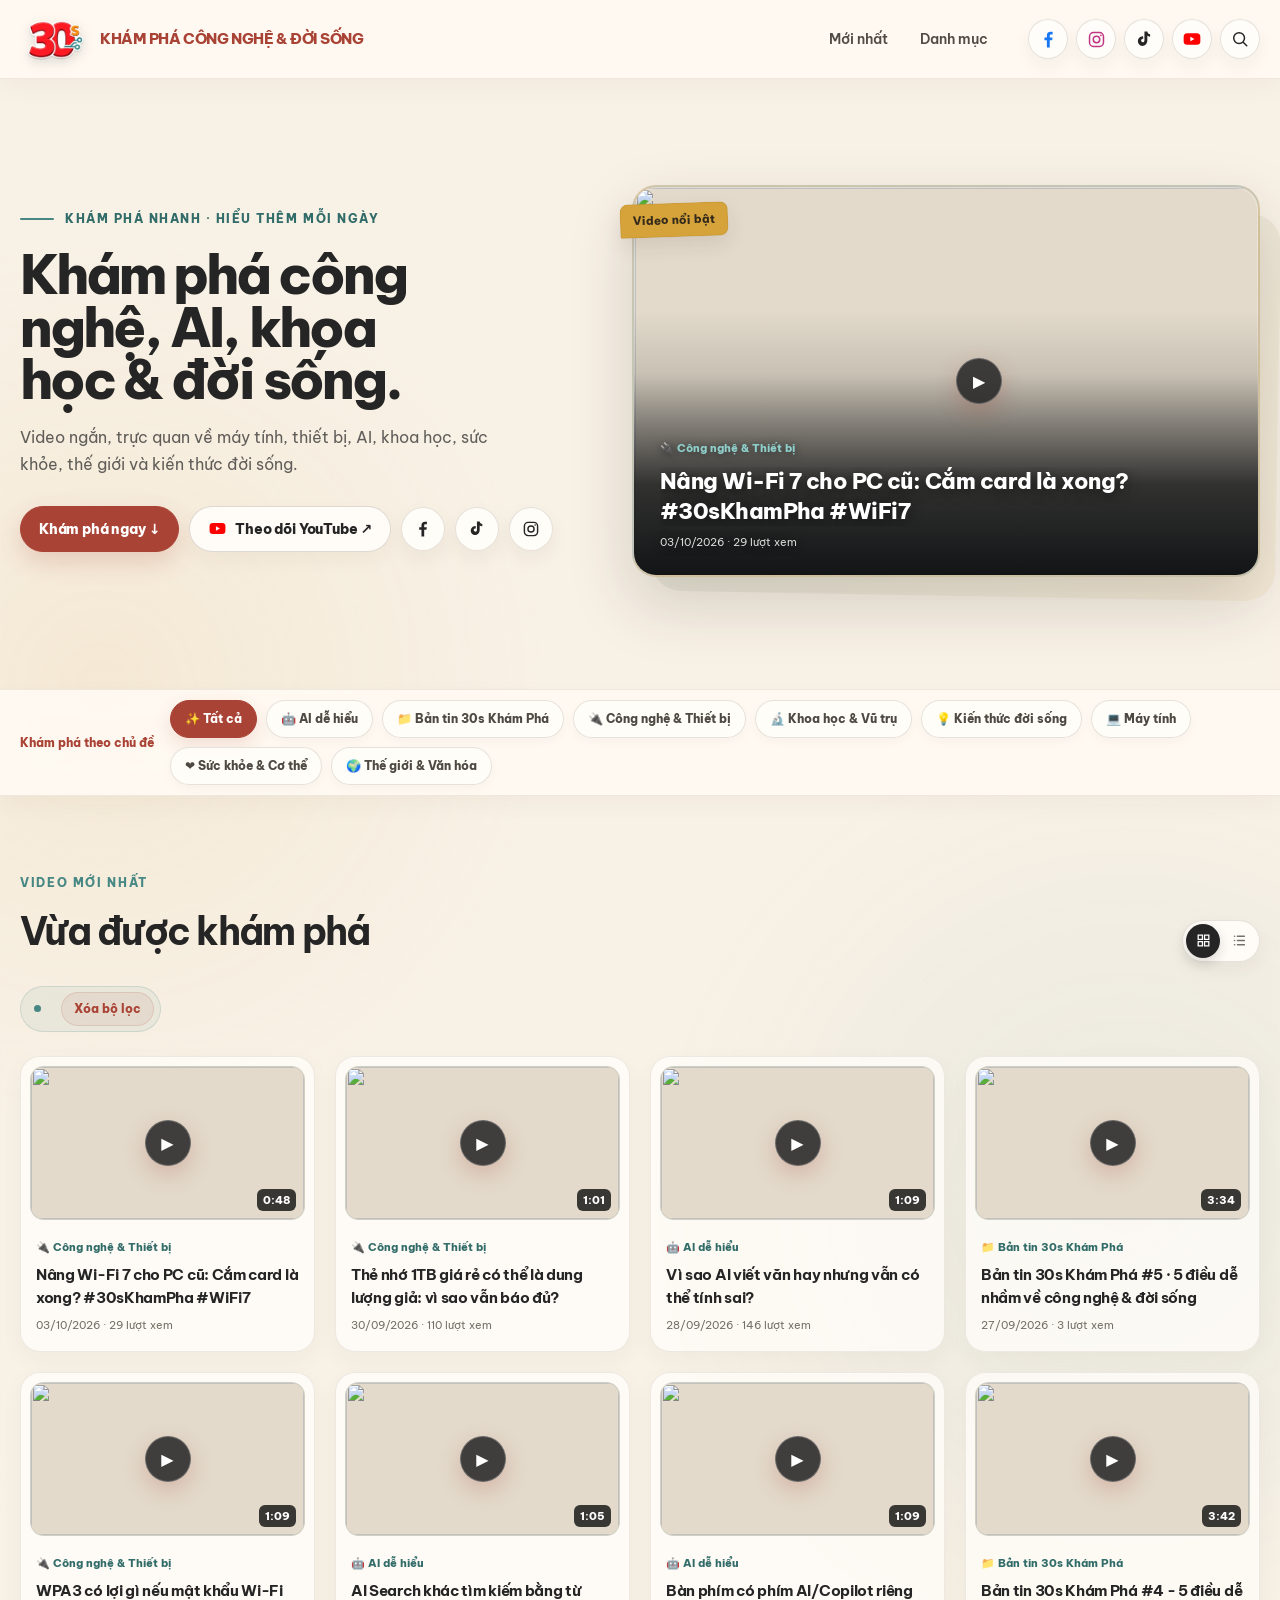
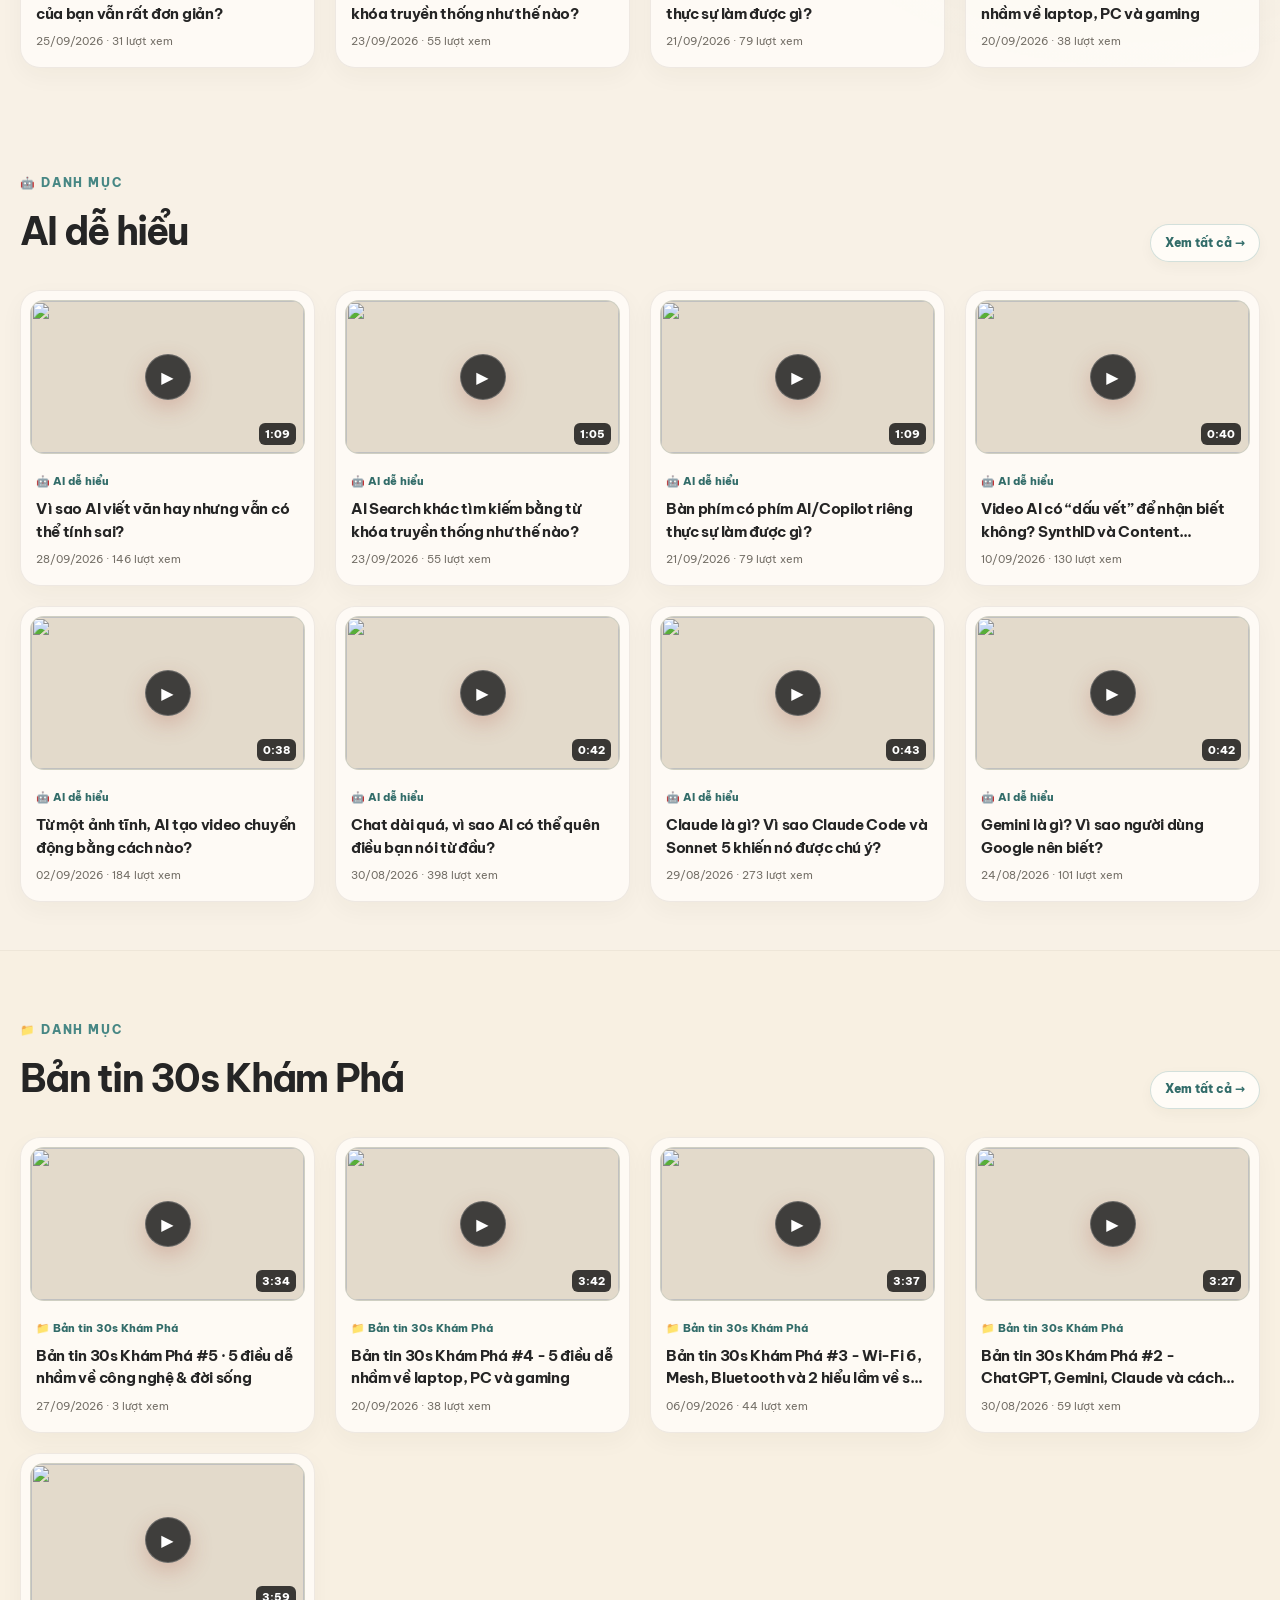
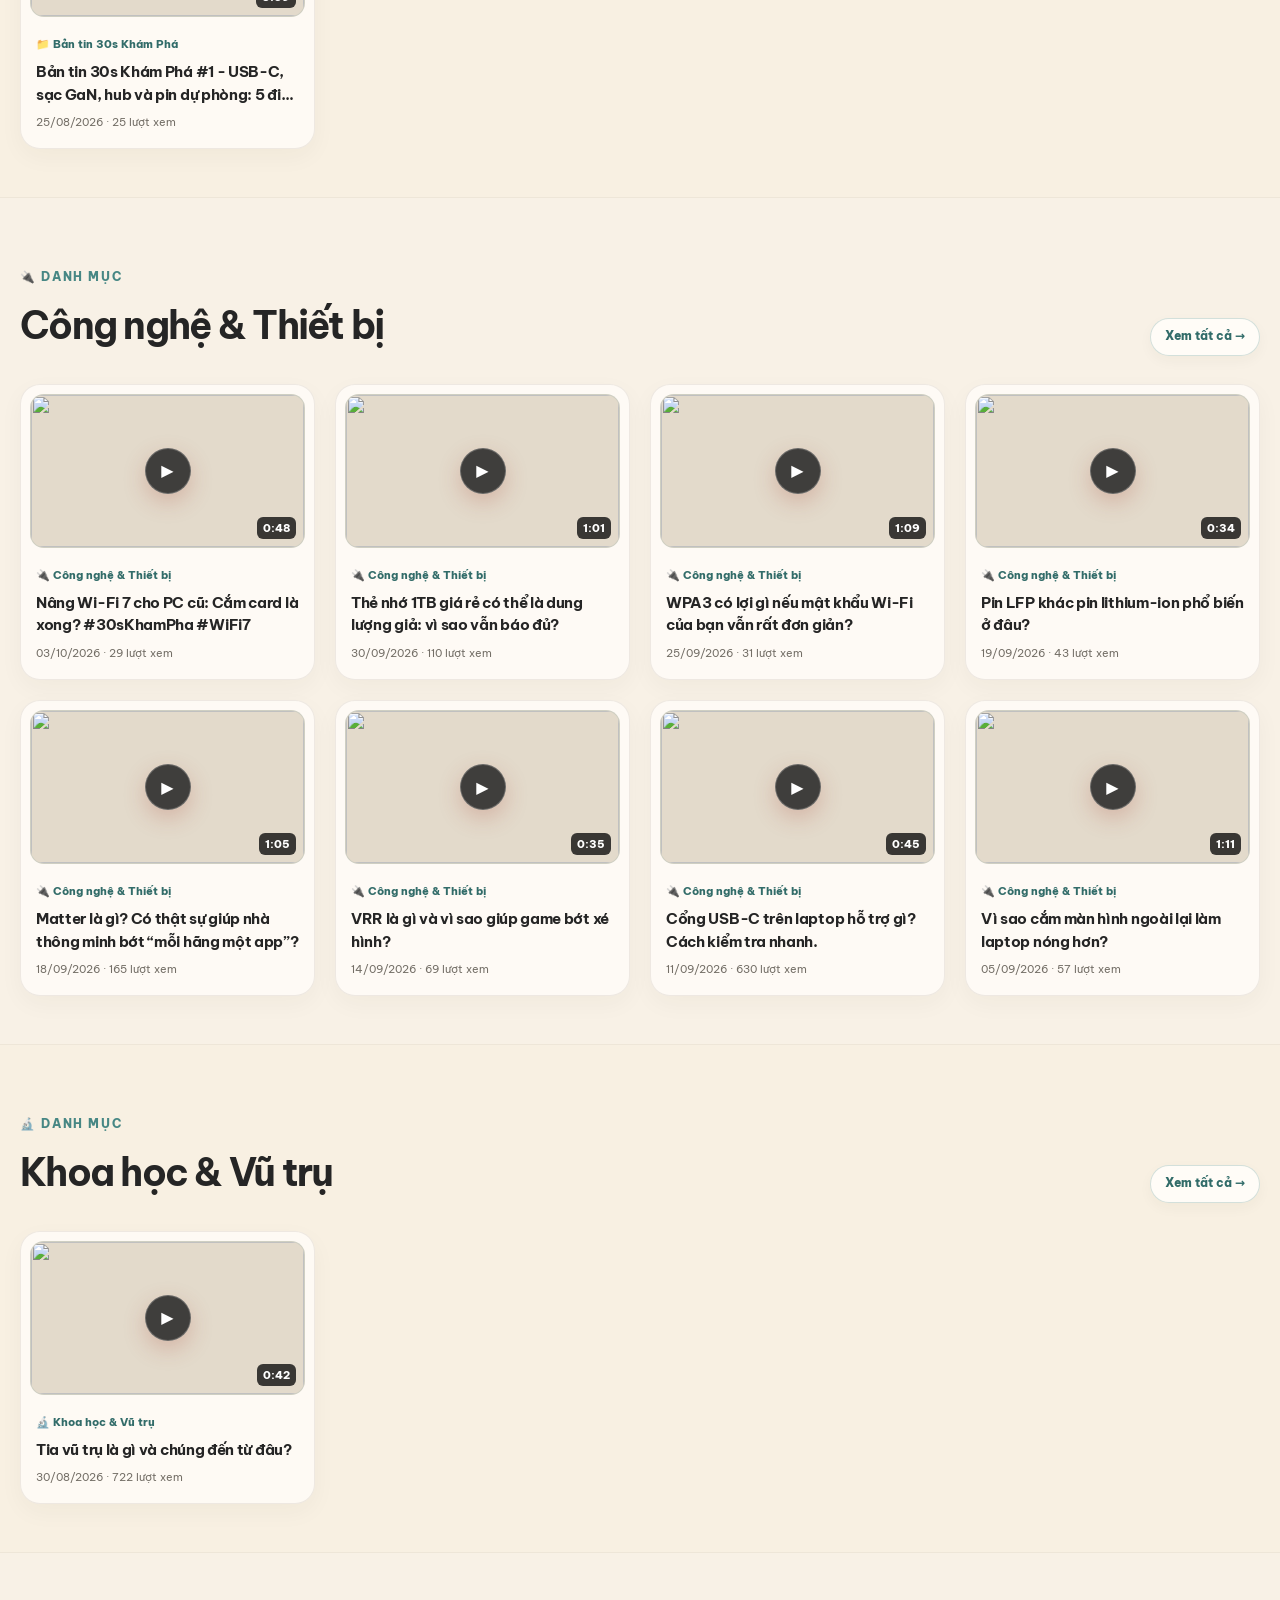
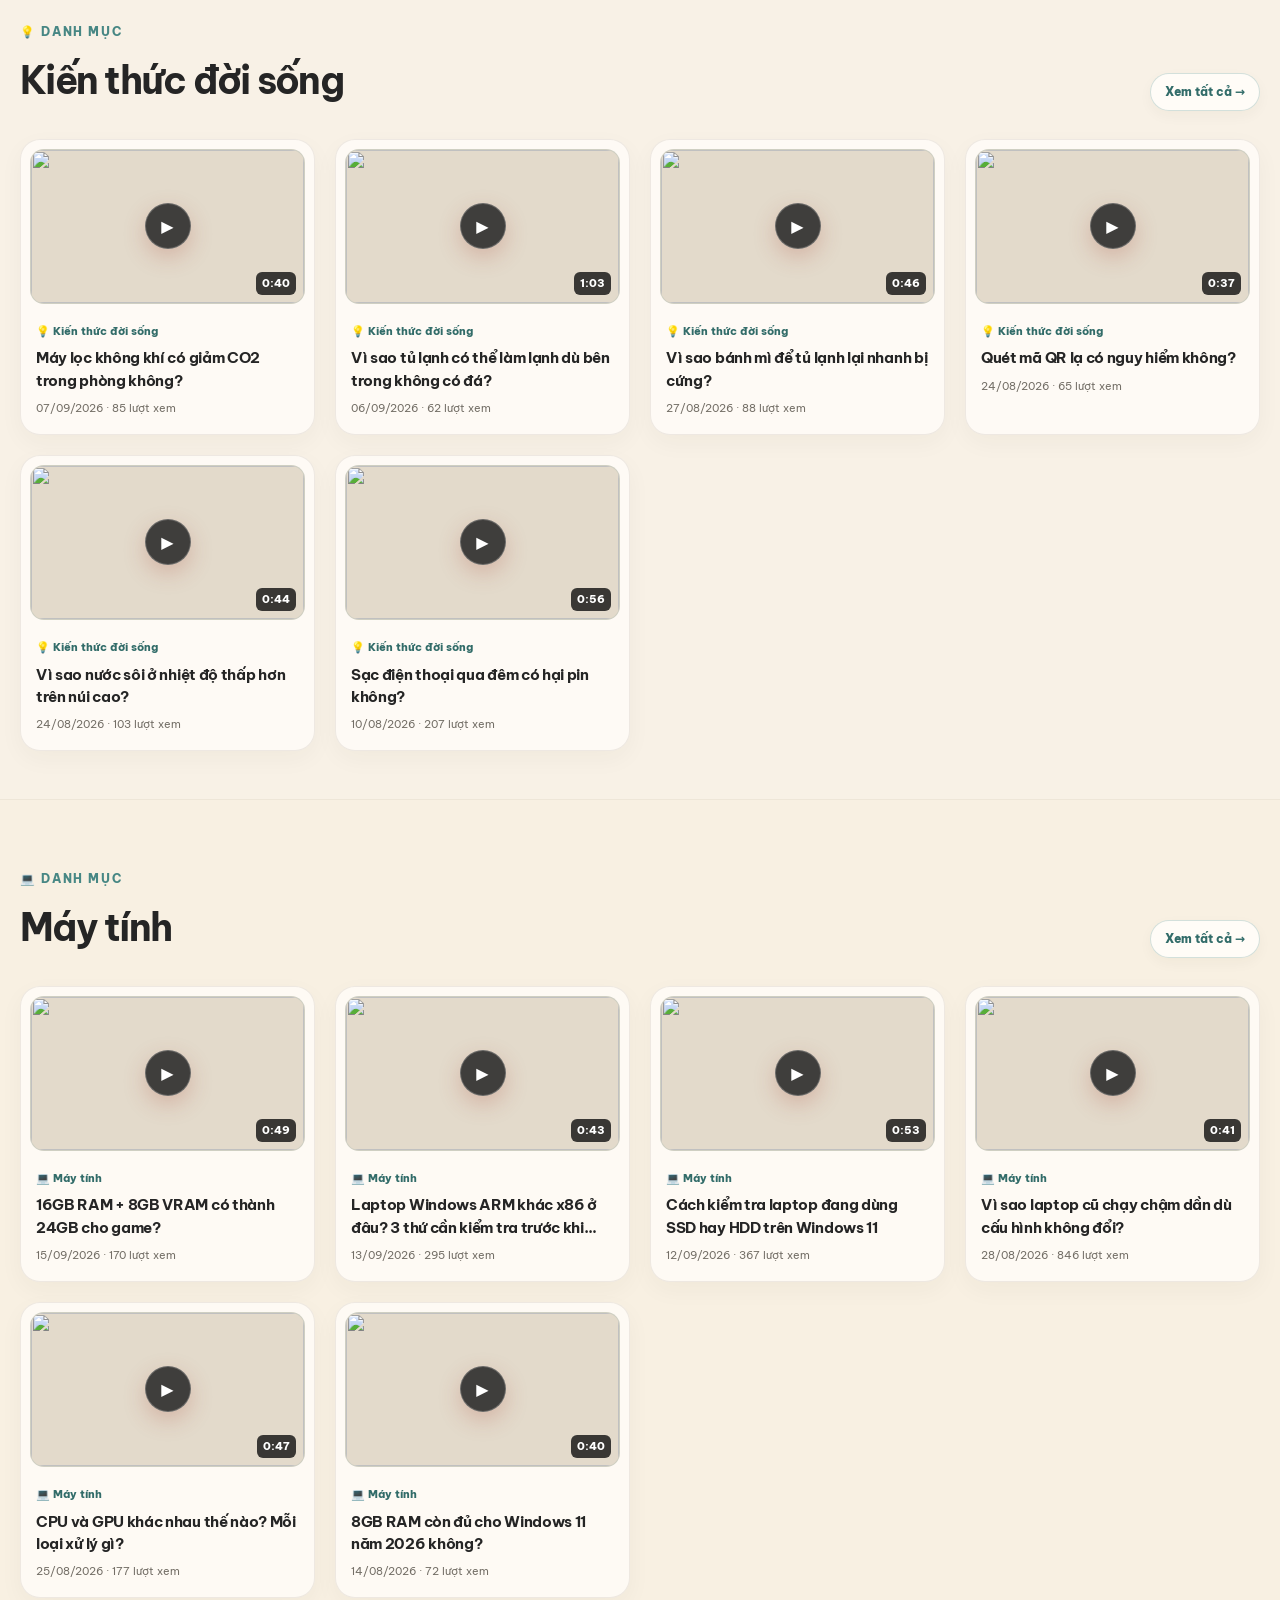
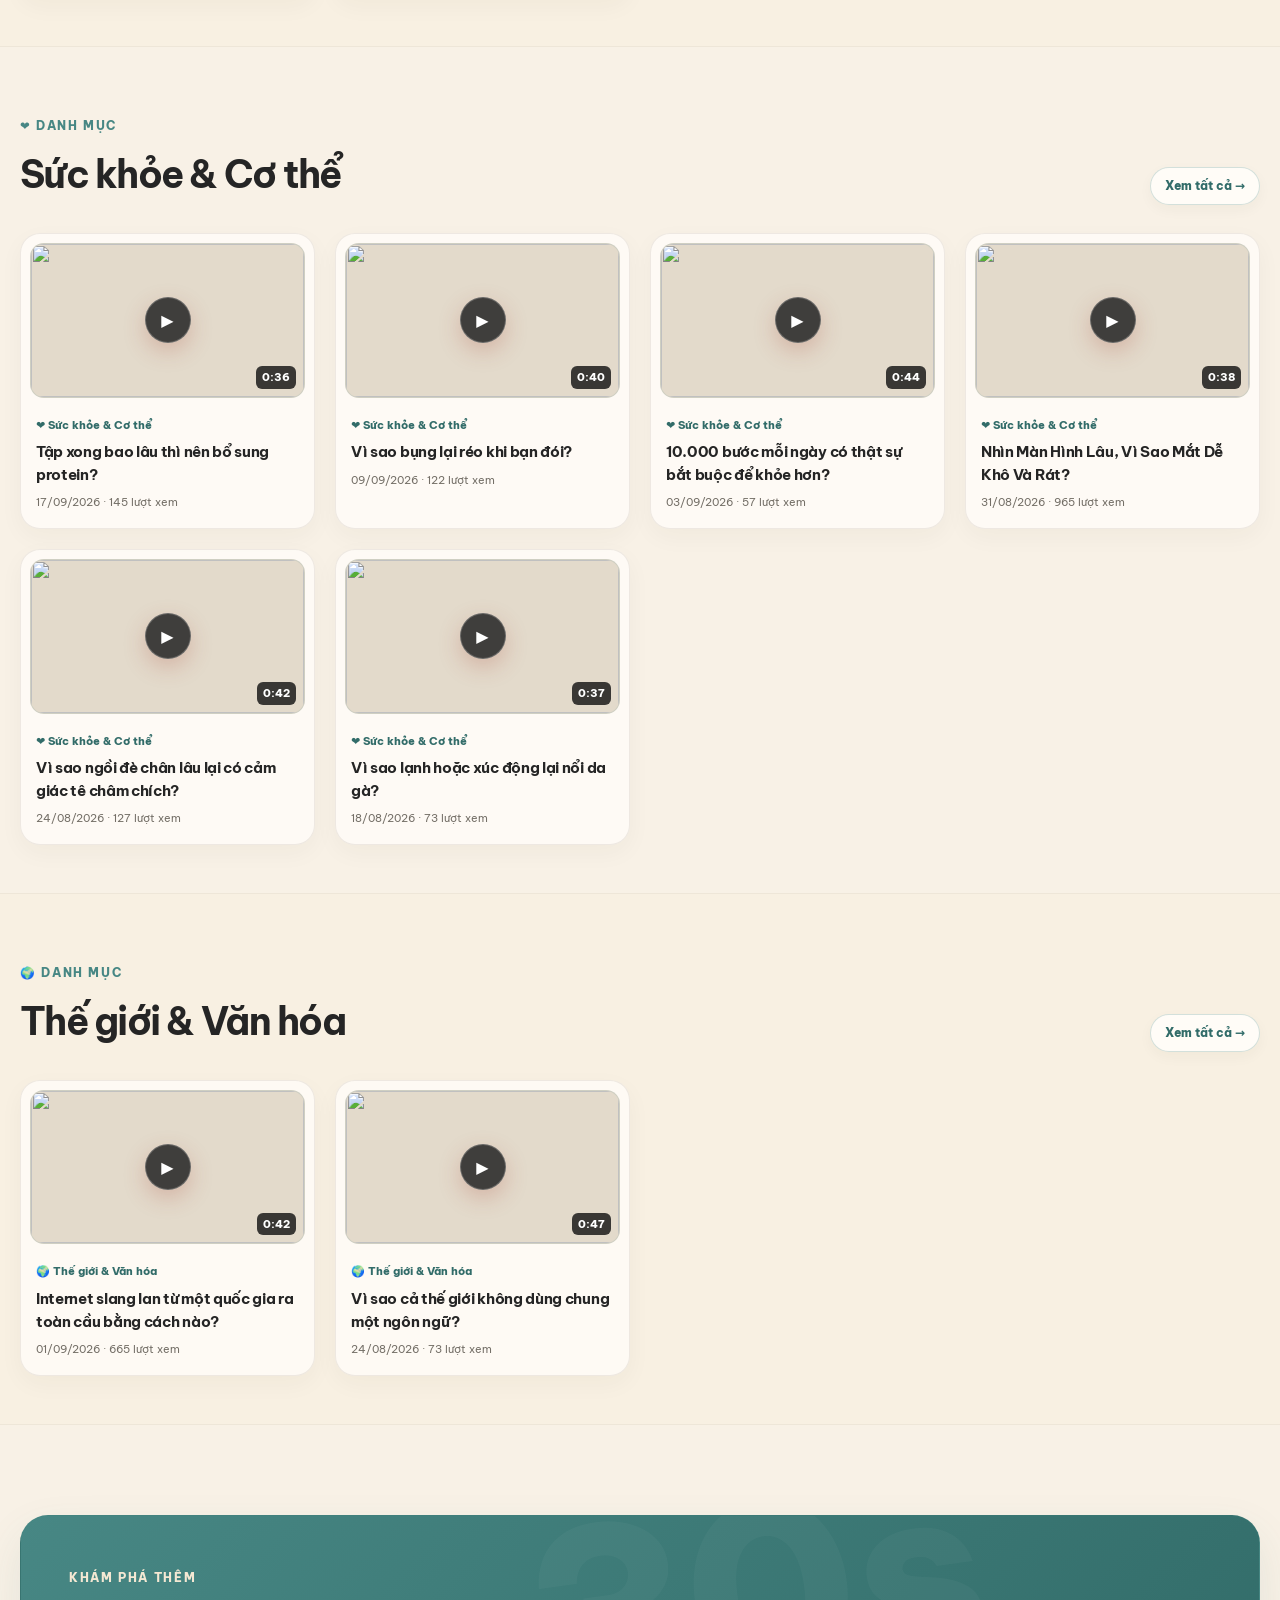
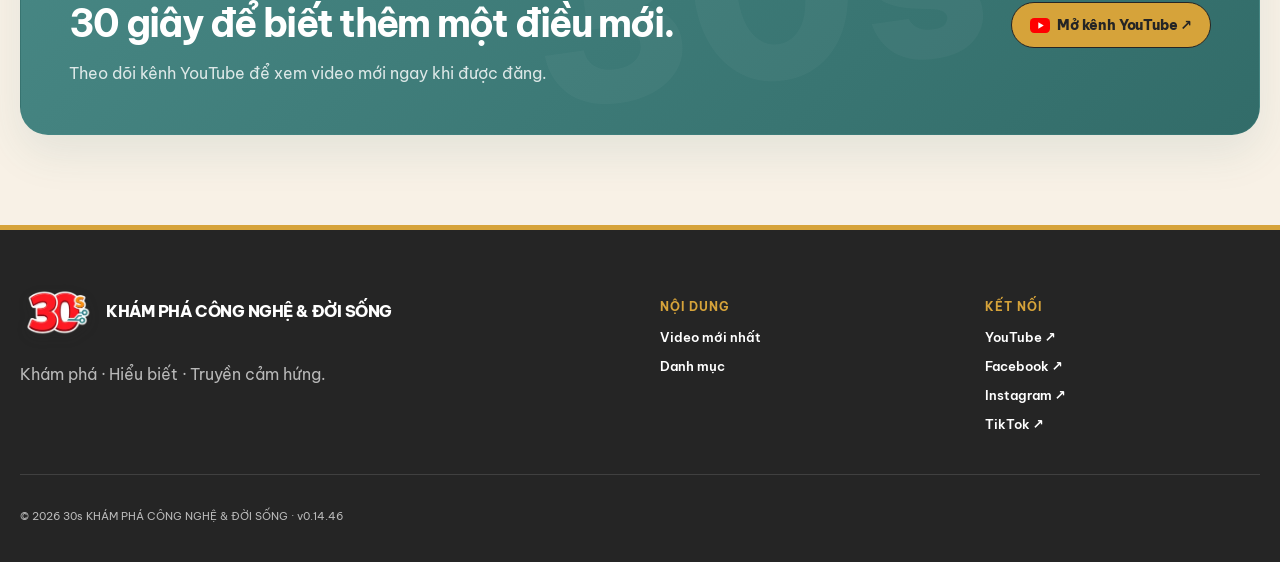
==== commit 0176a26a: "Deploy 30s Khám Phá v0.14.46" ====
--- a/index.html
+++ b/index.html
@@ -29,7 +29,7 @@
   <link rel="preconnect" href="https://fonts.gstatic.com" crossorigin>
   <link href="https://fonts.googleapis.com/css2?family=Be+Vietnam+Pro:wght@400;500;600;700;800&display=swap" rel="stylesheet">
   <link rel="preconnect" href="https://i.ytimg.com">
-  <link rel="stylesheet" href="assets/css/site.min.css?v=0.14.45">
+  <link rel="stylesheet" href="assets/css/site.min.css?v=0.14.46">
   
   
   
@@ -84,7 +84,7 @@
   <dialog class="video-modal" id="videoModal"><div class="modal-card"><button class="modal-close" id="modalClose" type="button" aria-label="Đóng">×</button><div class="player-wrap" id="playerWrap"></div><div class="modal-info"><div><span class="modal-category" id="modalCategory"></span><h3 id="modalTitle"></h3></div><div class="modal-actions"><button class="share-btn" id="shareVideo" type="button">Chia sẻ</button><a id="modalYoutubeLink" target="_blank" rel="noopener">YouTube ↗</a></div></div><aside class="video-affiliate" id="modalAffiliate" hidden aria-label="Sản phẩm liên quan"></aside></div></dialog>
   <div class="toast" id="toast" role="status" aria-live="polite"></div>
   <noscript><div class="noscript">Website cần JavaScript để tải danh sách video và các tương tác nội dung.</div></noscript>
-  <script type="module" src="assets/js/site.min.js?v=0.14.45"></script>
+  <script type="module" src="assets/js/site.min.js?v=0.14.46"></script>
   
   
 </body>
--- a/assets/css/site.min.css
+++ b/assets/css/site.min.css
@@ -1 +1 @@
-:root{--cream: #f4e8d3;--cream-soft: #fbf6ed;--red: #a94335;--red-dark: #87352b;--charcoal: #252525;--mustard: #d6a33a;--teal: #478784;--teal-dark: #326c69;--muted: #746f67;--line: rgba(37, 37, 37, .12);--white: #fffdfa;--shadow-sm: 0 10px 30px rgba(68, 50, 34, .08);--shadow-md: 0 18px 50px rgba(68, 50, 34, .13);--radius-sm: 12px;--radius-md: 18px;--radius-lg: 28px;--container: 1240px;--header-h: 78px}*{box-sizing:border-box}html{scroll-behavior:smooth}body{margin:0;font-family:Be Vietnam Pro,system-ui,-apple-system,BlinkMacSystemFont,Segoe UI,sans-serif;color:var(--charcoal);background:radial-gradient(circle at 8% 2%,rgba(214,163,58,.12),transparent 30rem),radial-gradient(circle at 92% 18%,rgba(71,135,132,.1),transparent 28rem),var(--cream-soft);line-height:1.55}body.modal-open{overflow:hidden}a{color:inherit;text-decoration:none}button,input{font:inherit}button{color:inherit}img{max-width:100%;display:block}.container{width:min(calc(100% - 32px),var(--container));margin-inline:auto}.skip-link{position:fixed;left:12px;top:-100px;z-index:1000;background:var(--charcoal);color:#fff;padding:10px 14px;border-radius:8px}.skip-link:focus{top:12px}.site-header{position:sticky;top:0;z-index:100;background:#fbf6ede0;border-bottom:1px solid rgba(37,37,37,.08);backdrop-filter:blur(16px)}.header-inner{height:var(--header-h);display:flex;align-items:center;gap:28px}.brand{display:inline-flex;align-items:center;gap:10px;flex:0 0 auto}.brand-icon{width:52px;height:52px;object-fit:contain;filter:drop-shadow(0 5px 8px rgba(68,50,34,.12))}.brand-text{display:flex;align-items:baseline;gap:7px;font-weight:800;letter-spacing:-.04em;white-space:nowrap}.brand-text b{color:var(--red);font-size:1.55rem}.brand-text strong{font-size:1.05rem}.header-nav{display:flex;gap:24px;margin-left:auto}.header-nav a{color:#4f4a44;font-size:.9rem;font-weight:600}.header-nav a:hover{color:var(--red)}.header-actions{display:flex;gap:8px;align-items:center}.icon-btn,.view-toggle,.share-btn{border:1px solid var(--line);background:#ffffffa6;cursor:pointer}.icon-btn{width:42px;height:42px;border-radius:50%;display:grid;place-items:center;font-size:1.2rem}.icon-btn:hover{background:#fff;border-color:#25252533}.menu-toggle{display:none}.btn{display:inline-flex;align-items:center;justify-content:center;min-height:46px;padding:0 18px;border-radius:999px;font-weight:700;font-size:.9rem;transition:.2s ease;border:1px solid transparent}.btn-primary{background:var(--red);color:#fff;box-shadow:0 9px 22px #a9433538}.btn-primary:hover{background:var(--red-dark)}.btn-secondary{background:#ffffffb8;border-color:var(--line)}.btn-secondary:hover{background:#fff}.btn-youtube{background:var(--charcoal);color:#fff}.btn-youtube:hover{background:#111}.search-panel{padding:0 0 18px}.search-panel label{display:block;font-size:.75rem;font-weight:700;margin-bottom:6px;color:var(--muted)}.search-box{display:grid;grid-template-columns:auto 1fr auto;align-items:center;gap:10px;background:#fff;border:1px solid var(--line);border-radius:16px;padding:0 14px;box-shadow:var(--shadow-sm)}.search-box input{border:0;outline:0;min-height:52px;width:100%;background:transparent}.search-box button{border:0;background:none;cursor:pointer;font-size:1.3rem}.search-panel small{display:block;color:var(--muted);margin-top:8px}.mobile-nav{border-top:1px solid var(--line);padding:10px 16px 18px}.mobile-nav a{display:block;padding:12px 0;font-weight:600}.hero{display:grid;grid-template-columns:minmax(0,.9fr) minmax(460px,1.1fr);gap:70px;align-items:center;min-height:600px;padding-block:70px}.status-row{display:flex;align-items:center;gap:10px;flex-wrap:wrap}.eyebrow{color:var(--teal-dark);font-size:.73rem;font-weight:800;letter-spacing:.14em;margin:0 0 10px}.status-row .eyebrow{margin:0}.mode-pill{font-size:.68rem;font-weight:800;padding:5px 9px;border-radius:999px;background:#d6a33a29;color:#7c5c18;border:1px solid rgba(214,163,58,.26)}.mode-pill.live{background:#47878426;color:var(--teal-dark);border-color:#47878440}.hero h1{font-size:clamp(2.8rem,5vw,5.3rem);line-height:.98;letter-spacing:-.055em;margin:18px 0 22px;max-width:760px}.hero h1 em{display:block;color:var(--red);font-style:normal}.hero-text{max-width:620px;font-size:1.05rem;color:#5d5750;margin:0}.hero-actions{display:flex;gap:10px;margin-top:28px;flex-wrap:wrap}.hero-meta{display:flex;align-items:center;gap:9px;flex-wrap:wrap;margin-top:26px;color:var(--muted);font-size:.78rem}.hero-meta b{color:var(--charcoal)}.dot{opacity:.45}.featured-shell{position:relative}.featured-label{position:absolute;z-index:2;left:-16px;top:20px;background:var(--mustard);padding:7px 12px;font-size:.72rem;font-weight:800;border-radius:8px 8px 8px 2px;transform:rotate(-2deg);box-shadow:var(--shadow-sm)}.featured-card{aspect-ratio:16 / 10;border-radius:var(--radius-lg);overflow:hidden;position:relative;background:#e7dfd1;box-shadow:var(--shadow-md);border:1px solid rgba(37,37,37,.09)}.featured-card:after{content:"";position:absolute;inset:0;pointer-events:none;box-shadow:inset 0 0 0 1px #ffffff40;border-radius:inherit}.featured-card .video-thumb{height:100%}.featured-card .video-copy{position:absolute;left:0;right:0;bottom:0;padding:70px 24px 22px;background:linear-gradient(transparent,#141414e0);color:#fff}.featured-card .video-copy h3{font-size:1.4rem;max-width:82%;margin:7px 0 0}.featured-card .meta-row{color:#ffffffb8}.category-bar{position:sticky;top:var(--header-h);z-index:50;border-block:1px solid var(--line);background:#f4e8d3e3;backdrop-filter:blur(14px)}.category-inner{min-height:66px;display:flex;align-items:center;gap:18px}.category-caption{flex:0 0 auto;font-size:.78rem;font-weight:700;color:var(--muted)}.chips{display:flex;gap:8px;overflow-x:auto;scrollbar-width:none;padding-block:9px}.chips::-webkit-scrollbar{display:none}.chip{border:1px solid rgba(37,37,37,.12);border-radius:999px;background:#ffffff9e;padding:8px 12px;cursor:pointer;white-space:nowrap;font-size:.78rem;font-weight:700;transition:.2s}.chip:hover,.chip.active{background:var(--charcoal);color:#fff;border-color:var(--charcoal)}.section{padding-block:74px 30px}.section-head{display:flex;justify-content:space-between;align-items:end;gap:20px;margin-bottom:24px}.section-head h2{margin:2px 0 0;font-size:clamp(1.8rem,3vw,2.7rem);letter-spacing:-.04em}.section-tools{display:flex;align-items:center;gap:8px}.sync-status{font-size:.72rem;color:var(--muted);margin-right:6px}.view-toggle{width:36px;height:36px;border-radius:10px}.view-toggle.active{background:var(--charcoal);color:#fff}.active-filter{display:flex;justify-content:space-between;align-items:center;gap:10px;margin:-6px 0 20px;padding:10px 13px;border-radius:12px;background:#4787841c;color:var(--teal-dark);font-size:.78rem;font-weight:700}.active-filter button{border:0;background:transparent;color:inherit;cursor:pointer;font-weight:800}.video-grid{display:grid;grid-template-columns:repeat(4,1fr);gap:22px}.video-grid.list-view{grid-template-columns:1fr}.video-card{min-width:0;cursor:pointer}.video-card:focus-visible{outline:3px solid rgba(71,135,132,.35);outline-offset:5px;border-radius:var(--radius-md)}.video-thumb{position:relative;aspect-ratio:16 / 9;overflow:hidden;border-radius:var(--radius-md);background:#e3dacb;box-shadow:0 8px 24px #44322214}.video-thumb img{width:100%;height:100%;object-fit:cover;transition:transform .32s ease}.video-card:hover .video-thumb img{transform:scale(1.025)}.demo-thumb{width:100%;height:100%;display:grid;place-items:center;position:relative;overflow:hidden;background:linear-gradient(135deg,var(--cream),#fff 42%,rgba(71,135,132,.13))}.demo-thumb:before{content:"";position:absolute;width:66%;height:130%;border-radius:50%;background:#a943351a;transform:rotate(24deg);left:-18%;top:-30%}.demo-thumb span{position:relative;font-size:3.1rem;filter:drop-shadow(0 4px 6px rgba(37,37,37,.12))}.play-button{position:absolute;inset:50% auto auto 50%;transform:translate(-50%,-50%);width:48px;height:48px;display:grid;place-items:center;border-radius:50%;background:#252525db;color:#fff;box-shadow:0 8px 22px #0003;transition:.2s}.video-card:hover .play-button{transform:translate(-50%,-50%) scale(1.08);background:var(--red)}.duration,.demo-badge{position:absolute;font-size:.66rem;font-weight:800;border-radius:6px}.duration{right:8px;bottom:8px;color:#fff;background:#141414d1;padding:3px 6px}.demo-badge{left:8px;top:8px;background:var(--mustard);color:var(--charcoal);padding:4px 7px}.video-copy{padding:13px 3px 0}.video-copy h3{font-size:.96rem;line-height:1.42;margin:6px 0 0;letter-spacing:-.02em;display:-webkit-box;-webkit-line-clamp:2;-webkit-box-orient:vertical;overflow:hidden}.video-category{color:var(--teal-dark);font-size:.69rem;font-weight:800}.meta-row{display:flex;align-items:center;gap:7px;margin-top:8px;color:var(--muted);font-size:.68rem}.video-grid.list-view .video-card{display:grid;grid-template-columns:280px 1fr;gap:18px;align-items:center;border-bottom:1px solid var(--line);padding-bottom:18px}.video-grid.list-view .video-copy{padding-top:0}.video-grid.list-view .video-copy h3{font-size:1.1rem;-webkit-line-clamp:3}.category-section{padding-block:60px 10px}.category-section:nth-child(2n){background:#f4e8d361;border-block:1px solid rgba(37,37,37,.055)}.category-section .container{padding-block:10px 38px}.section-link{font-size:.78rem;font-weight:800;color:var(--teal-dark)}.affiliate-slot{padding-block:36px 10px}.affiliate-banner{display:grid;grid-template-columns:1fr auto;gap:30px;align-items:center;border:1px solid rgba(37,37,37,.09);border-radius:var(--radius-lg);padding:28px 32px;background:linear-gradient(110deg,#fff,#fff6e9);box-shadow:var(--shadow-sm)}.affiliate-banner .ad-label,.ad-label{font-size:.66rem;color:var(--muted);text-transform:uppercase;letter-spacing:.1em}.affiliate-banner h3{margin:6px 0 4px;font-size:1.5rem}.affiliate-banner p{margin:0;color:var(--muted)}.affiliate-products{display:grid;grid-template-columns:repeat(4,1fr);gap:18px}.product-card{background:#fff;border:1px solid var(--line);border-radius:var(--radius-md);overflow:hidden;padding:14px}.product-card img{aspect-ratio:1/1;object-fit:cover;border-radius:12px;background:#f3eee7}.product-card h3{font-size:.9rem;margin:10px 0 6px}.product-card strong{color:var(--red)}.subscribe-section{padding-block:90px}.subscribe-card{display:flex;justify-content:space-between;align-items:center;gap:30px;border-radius:var(--radius-lg);padding:48px;background:var(--charcoal);color:#fff;position:relative;overflow:hidden}.subscribe-card:after{content:"30s";position:absolute;right:22%;top:-50%;font-size:15rem;font-weight:800;color:#ffffff09;transform:rotate(-8deg);pointer-events:none}.subscribe-card>*{position:relative;z-index:1}.subscribe-card .eyebrow{color:#b9ddd9}.subscribe-card h2{margin:5px 0 8px;font-size:clamp(1.8rem,3vw,3rem);letter-spacing:-.045em}.subscribe-card p{margin:0;color:#ffffffad}.subscribe-card .btn-youtube{background:var(--red);flex:0 0 auto}.empty-state{border:1px dashed rgba(37,37,37,.2);border-radius:var(--radius-lg);text-align:center;padding:60px 20px;background:#ffffff73}.empty-state .empty-icon{width:64px;height:64px;display:grid;place-items:center;border-radius:50%;background:var(--cream);color:var(--red);margin:auto}.empty-state h3{font-size:1.35rem;margin:16px 0 6px}.empty-state p{color:var(--muted);max-width:520px;margin:0 auto 20px}.site-footer{padding:54px 0 26px;background:#eee2cf;border-top:1px solid rgba(37,37,37,.08)}.footer-grid{display:grid;grid-template-columns:1.5fr .7fr .7fr;gap:50px}.footer-brand p{color:var(--muted)}.footer-logo .brand-icon{width:46px;height:46px}.footer-grid h3{font-size:.78rem;text-transform:uppercase;letter-spacing:.08em;color:var(--muted)}.footer-grid>div:not(:first-child) a{display:block;margin-top:8px;font-size:.84rem;font-weight:600}.footer-bottom{display:flex;justify-content:space-between;gap:24px;border-top:1px solid rgba(37,37,37,.1);margin-top:38px;padding-top:22px;font-size:.7rem;color:var(--muted)}.affiliate-disclosure{max-width:760px;margin:0}.video-modal{width:min(100% - 28px,1040px);padding:0;border:0;border-radius:22px;background:transparent}.video-modal::backdrop{background:#0e0e0ec7;backdrop-filter:blur(7px)}.modal-card{background:#111;color:#fff;border-radius:22px;overflow:hidden;position:relative}.modal-close{position:absolute;z-index:3;right:12px;top:12px;width:38px;height:38px;border:0;border-radius:50%;background:#000000a6;color:#fff;cursor:pointer;font-size:1.4rem}.player-wrap{aspect-ratio:16 / 9;background:#000}.player-wrap iframe{width:100%;height:100%;border:0;display:block}.modal-info{display:flex;justify-content:space-between;align-items:center;gap:20px;padding:18px 20px 20px}.modal-info h3{margin:4px 0 0;font-size:1.05rem}.modal-category{font-size:.7rem;color:#9ed2cd;font-weight:700}.modal-actions{display:flex;gap:9px;align-items:center;flex:0 0 auto}.modal-actions a,.share-btn{border-radius:999px;padding:9px 13px;font-size:.74rem;font-weight:700}.modal-actions a{background:var(--red)}.share-btn{color:#fff;background:#ffffff14;border-color:#ffffff2e}.back-top{position:fixed;right:18px;bottom:18px;width:44px;height:44px;border-radius:50%;border:1px solid var(--line);background:#ffffffe6;box-shadow:var(--shadow-sm);cursor:pointer;opacity:0;pointer-events:none;transform:translateY(8px);transition:.2s;z-index:70}.back-top.show{opacity:1;pointer-events:auto;transform:translateY(0)}.toast{position:fixed;left:50%;bottom:24px;transform:translate(-50%,20px);background:var(--charcoal);color:#fff;border-radius:999px;padding:10px 16px;font-size:.75rem;opacity:0;pointer-events:none;transition:.2s;z-index:200;box-shadow:var(--shadow-md)}.toast.show{opacity:1;transform:translate(-50%)}.skeleton{background:linear-gradient(90deg,#2525250f,#ffffff7a,#2525250f);background-size:220% 100%;animation:shimmer 1.2s infinite}.featured-skeleton{width:100%;height:100%}.noscript{margin:14px;padding:12px;border-radius:10px;background:#fff3cd}@keyframes shimmer{to{background-position:-220% 0}}@media(max-width:1050px){.hero{grid-template-columns:1fr 1fr;gap:38px;min-height:auto}.hero h1{font-size:clamp(2.7rem,6vw,4.2rem)}.video-grid{grid-template-columns:repeat(3,1fr)}.header-nav{display:none}.menu-toggle{display:grid}.affiliate-products{grid-template-columns:repeat(3,1fr)}}@media(max-width:760px){:root{--header-h: 68px}.container{width:min(calc(100% - 28px),var(--container))}.header-inner{height:var(--header-h);gap:10px}.brand-icon{width:44px;height:44px}.brand-text b{font-size:1.28rem}.brand-text strong{font-size:.92rem}.header-actions{margin-left:auto}.header-youtube{display:none}.hero{grid-template-columns:1fr;gap:34px;padding-block:44px}.hero-copy{order:1}.featured-shell{order:2}.featured-label{left:10px;top:-10px}.hero h1{font-size:clamp(2.7rem,13vw,4.6rem)}.hero-text{font-size:.95rem}.category-inner{display:block;padding-top:10px}.category-caption{display:block}.chips{padding-block:8px 12px}.section{padding-block:56px 20px}.section-head{align-items:start}.sync-status,.view-toggle{display:none}.video-grid{grid-template-columns:repeat(2,minmax(0,1fr));gap:16px 12px}.video-copy h3{font-size:.82rem}.meta-row{display:none}.play-button{width:42px;height:42px}.video-grid.list-view{display:grid;grid-template-columns:repeat(2,minmax(0,1fr))}.video-grid.list-view .video-card{display:block;border:0;padding:0}.video-grid.list-view .video-copy{padding-top:10px}.video-grid.list-view .video-copy h3{font-size:.82rem;-webkit-line-clamp:2}.affiliate-banner{grid-template-columns:1fr;padding:24px}.affiliate-products{display:flex;overflow-x:auto;gap:12px;scroll-snap-type:x mandatory}.product-card{flex:0 0 76%;scroll-snap-align:start}.subscribe-section{padding-block:60px}.subscribe-card{display:block;padding:34px 24px}.subscribe-card .btn{margin-top:22px;width:100%}.footer-grid{grid-template-columns:1fr 1fr;gap:26px}.footer-brand{grid-column:1 / -1}.footer-bottom{display:block}.footer-bottom p+p{margin-top:12px}.modal-info{align-items:start;display:block}.modal-actions{margin-top:14px}}@media(max-width:410px){.brand-text strong{display:none}.video-grid,.video-grid.list-view{grid-template-columns:1fr}}.affiliate-banner.has-image{grid-template-columns:minmax(0,1fr) minmax(180px,320px) auto}.affiliate-banner-copy{min-width:0}.affiliate-banner-image{width:100%;max-height:180px;object-fit:cover;border-radius:16px;background:#f3eee7}.product-card{display:flex;flex-direction:column;min-width:0;transition:transform .2s ease,box-shadow .2s ease,border-color .2s ease}.product-card:hover{transform:translateY(-2px);border-color:#25252533;box-shadow:var(--shadow-sm)}.product-placeholder{aspect-ratio:1 / 1;display:grid;place-items:center;border-radius:12px;background:linear-gradient(135deg,var(--cream),#fff,rgba(71,135,132,.12));font-size:2.6rem}.product-card-copy{display:flex;flex:1;flex-direction:column}.product-badge{align-self:flex-start;margin-top:10px;padding:4px 7px;border-radius:999px;background:#d6a33a29;color:#7c5c18;font-size:.62rem;font-weight:800}.product-card-copy h3{margin-bottom:10px}.product-card-footer{display:flex;align-items:end;justify-content:space-between;gap:10px;margin-top:auto;font-size:.68rem;color:var(--teal-dark);font-weight:700}.product-card-footer strong{font-size:.86rem;color:var(--red)}.affiliate-disclosure[hidden]{display:none}@media(max-width:1050px){.affiliate-banner.has-image{grid-template-columns:minmax(0,1fr) minmax(160px,240px)}.affiliate-banner.has-image .btn{grid-column:1 / -1;justify-self:start}}@media(max-width:760px){.affiliate-banner.has-image{grid-template-columns:1fr}.affiliate-banner-image{order:-1;max-height:220px}.affiliate-banner.has-image .btn{width:100%}.product-card-footer{align-items:center}}:root{--paper-cream: #F4E8D3;--brick-red: #A94335;--charcoal-black: #252525;--mustard-yellow: #D6A33A;--muted-teal: #478784;--brand-mark-image: url([data-uri])}.brand{gap:11px}.brand .brand-icon{display:none!important}.brand:before{content:"";width:48px;height:48px;flex:0 0 48px;background-image:var(--brand-mark-image);background-repeat:no-repeat;background-position:center;background-size:contain;filter:drop-shadow(0 5px 8px rgba(68,50,34,.13))}.brand-text{display:inline-flex;align-items:center;font-family:Be Vietnam Pro,system-ui,sans-serif;font-size:1.02rem;font-weight:800;letter-spacing:-.035em;line-height:1;white-space:nowrap}.brand-text strong{color:var(--brick-red);font-size:inherit;font-weight:800}.footer-logo:before{width:52px;height:52px;flex-basis:52px}.footer-logo .brand-text{font-size:1.08rem}body{background:radial-gradient(circle at 6% 4%,rgba(214,163,58,.18),transparent 28rem),radial-gradient(circle at 92% 14%,rgba(71,135,132,.15),transparent 30rem),var(--paper-cream)}.site-header{background:#f4e8d3f2;border-bottom-color:#a943352e}.header-nav a{color:var(--charcoal-black)}.header-nav a:hover{color:var(--brick-red)}.icon-btn,.view-toggle,.share-btn{border-color:#4787843d}.btn-primary{background:var(--brick-red)}.btn-primary:hover{background:#87352b}.btn-youtube{background:var(--charcoal-black);box-shadow:inset 0 0 0 1px #d6a33a38}.eyebrow,.video-category{color:var(--muted-teal)}.mode-pill{background:#d6a33a3b;border-color:#d6a33a7a;color:#6f4e0f}.hero h1 em{color:var(--brick-red)}.featured-card{background:linear-gradient(135deg,#d6a33a45,#47878433);border:2px solid rgba(71,135,132,.2)}.featured-label{background:var(--mustard-yellow);color:var(--charcoal-black)}.demo-thumb{background:linear-gradient(135deg,#f4e8d3,#d6a33a40 46%,#4787843d)}.demo-thumb:before{background:#a9433524}.demo-thumb:after{content:"";position:absolute;right:10px;bottom:10px;width:clamp(34px,14%,54px);aspect-ratio:1;background-image:var(--brand-mark-image)!important;background-repeat:no-repeat!important;background-position:center!important;background-size:contain!important;opacity:.58;pointer-events:none}.featured-card .demo-thumb:after{width:clamp(48px,11%,72px);right:16px;bottom:16px;opacity:.68}.play-button{background:#a94335eb;box-shadow:0 8px 22px #a9433540}.video-card:hover .play-button{background:var(--muted-teal)}.category-bar{background:#d6a33a2e;border-color:#a9433524}.category-caption{color:var(--brick-red);font-weight:800}.chip{background:#fffdfad1;border-color:#47878447}.chip:hover{background:var(--muted-teal);border-color:var(--muted-teal);color:#fff}.chip.active{background:var(--brick-red);border-color:var(--brick-red);color:#fff}.category-section:nth-child(2n){background:#47878413;border-block-color:rgba(71,135,132,.1)}.video-thumb{border:1px solid rgba(71,135,132,.13)}.subscribe-card{background:linear-gradient(135deg,var(--muted-teal),#326C69);color:#fff;border:1px solid rgba(37,37,37,.1)}.subscribe-card .eyebrow{color:var(--paper-cream)}.subscribe-card p{color:#ffffffd1}.subscribe-card .btn-youtube{background:var(--mustard-yellow);color:var(--charcoal-black);box-shadow:none}.site-footer{background:var(--charcoal-black);color:#fff;border-top:5px solid var(--mustard-yellow)}.site-footer .footer-brand .brand-text strong{color:#fff}.site-footer .footer-brand p,.site-footer .footer-bottom{color:#ffffffad}.site-footer .footer-grid h3{color:var(--mustard-yellow)}.site-footer .footer-grid a:hover{color:#8fc2be}.site-footer .footer-bottom{border-top-color:#ffffff1f}@media(max-width:760px){.brand{gap:8px}.brand:before{width:42px;height:42px;flex-basis:42px}.brand-text{font-size:.9rem}.footer-logo:before{width:48px;height:48px;flex-basis:48px}.footer-logo .brand-text{font-size:1rem}}@media(max-width:410px){.brand:before{width:39px;height:39px;flex-basis:39px}.brand-text strong{display:inline}}:root{--brand-mark-cropped: url([data-uri])}.brand:before{width:68px!important;height:50px!important;flex:0 0 68px!important;background-image:var(--brand-mark-cropped)!important;background-size:contain!important;background-position:center!important;background-repeat:no-repeat!important;filter:drop-shadow(0 4px 6px rgba(37,37,37,.15))}.brand-text strong{font-size:1.08rem;letter-spacing:-.025em}.footer-logo:before{width:74px!important;height:55px!important;flex-basis:74px!important}.demo-thumb:after{width:clamp(54px,17%,82px)!important;aspect-ratio:160 / 119!important;background-image:var(--brand-mark-cropped)!important;opacity:.62!important}.featured-card .demo-thumb:after{width:clamp(70px,15%,108px)!important;opacity:.72!important}@media(max-width:760px){.brand:before{width:60px!important;height:44px!important;flex-basis:60px!important}.brand-text strong{font-size:.98rem}.footer-logo:before{width:66px!important;height:49px!important;flex-basis:66px!important}}@media(max-width:410px){.brand:before{width:55px!important;height:41px!important;flex-basis:55px!important}}.brand,.brand-text{min-width:0}.brand-text strong{font-size:.96rem;letter-spacing:-.03em;line-height:1.15;white-space:nowrap}.footer-logo .brand-text strong{font-size:1rem}@media(max-width:1050px){.brand-text strong{font-size:.86rem}.header-nav{gap:18px}}@media(max-width:900px){.brand-text strong{font-size:.8rem}}@media(max-width:760px){.brand-text strong{font-size:.78rem;white-space:normal;max-width:205px}.footer-logo .brand-text strong{font-size:.88rem;max-width:230px}}@media(max-width:410px){.brand-text strong{font-size:.72rem;max-width:168px}}.video-affiliate{margin:0 20px 20px;padding:14px;border:1px solid rgba(214,163,58,.34);border-radius:16px;background:linear-gradient(135deg,#d6a33a21,#a9433514)}.video-affiliate[hidden]{display:none!important}.video-affiliate-head{display:grid;gap:6px;margin-bottom:10px}.video-affiliate-head>div{display:flex;align-items:center;gap:10px;flex-wrap:wrap}.video-affiliate-head strong{color:var(--charcoal-black, #252525);font-size:.95rem}.video-affiliate-head small{color:#252525ad;line-height:1.45}.video-affiliate-links a{display:flex;justify-content:space-between;align-items:center;gap:14px;padding:11px 12px;border-radius:12px;border:1px solid rgba(169,67,53,.18);background:#ffffffb8;color:var(--charcoal-black, #252525);text-decoration:none;transition:transform .18s ease,border-color .18s ease,background .18s ease}.video-affiliate-links a:hover{transform:translateY(-1px);border-color:#a943356b;background:#fffffff0}.video-affiliate-links span{min-width:0;font-weight:600}.video-affiliate-links b{flex:0 0 auto;color:var(--brick-red, #A94335);font-size:.85rem}@media(max-width:620px){.video-affiliate{margin:0 12px 14px;padding:12px}.video-affiliate-links a{align-items:flex-start;flex-direction:column;gap:5px}}.header-social-btn{min-height:40px;padding-inline:13px;border-radius:999px;font-size:.78rem;font-weight:800;white-space:nowrap;border:1px solid rgba(37,37,37,.12);background:#fffdfabd;transition:transform .2s ease,background .2s ease,border-color .2s ease,color .2s ease}.header-social-btn:hover{transform:translateY(-1px)}.header-facebook{color:var(--muted-teal, #478784);border-color:#4787844d}.header-facebook:hover{background:var(--muted-teal, #478784);border-color:var(--muted-teal, #478784);color:#fff}.header-tiktok{color:var(--brick-red, #A94335);border-color:#a9433542}.header-tiktok:hover{background:var(--brick-red, #A94335);border-color:var(--brick-red, #A94335);color:#fff}.header-youtube{min-height:40px;padding-inline:14px}#modePill[hidden],#videoCount[hidden]{display:none!important}@media(max-width:1180px){.header-inner{gap:16px}.header-actions{gap:6px}.header-social-btn,.header-youtube{padding-inline:10px;font-size:.72rem}}@media(max-width:980px){.header-facebook,.header-tiktok{display:none}}@media(max-width:760px){.header-social-btn,.header-youtube{display:none}.mobile-nav .mobile-social-link{display:block;padding:12px 0;font-weight:700}.mobile-nav .mobile-social-link+.mobile-social-link{border-top:1px solid rgba(37,37,37,.08)}}.header-social-icon{width:40px;height:40px;flex:0 0 40px;display:inline-grid;place-items:center;border-radius:50%;border:1px solid rgba(37,37,37,.12);background:#fffdfad1;box-shadow:0 5px 16px #4432220f;transition:transform .18s ease,box-shadow .18s ease,background .18s ease,border-color .18s ease}.header-social-icon svg{width:19px;height:19px;display:block}.header-social-icon:hover{transform:translateY(-2px);box-shadow:0 9px 22px #4432221f}.header-social-icon:focus-visible{outline:3px solid rgba(71,135,132,.3);outline-offset:3px}.header-social-icon.facebook{color:#1877f2}.header-social-icon.facebook:hover{border-color:#1877f259;background:#1877f214}.header-social-icon.tiktok{color:#252525}.header-social-icon.tiktok:hover{border-color:#25252547;background:#2525250f}.header-social-icon.youtube:hover{border-color:#ff00004d;background:#ff000012}.header-social-icon.header-facebook,.header-social-icon.header-tiktok,.header-social-icon.header-youtube-icon{padding:0;min-height:40px;font-size:0}@media(max-width:1180px){.header-social-icon{width:38px;height:38px;flex-basis:38px}.header-social-icon svg{width:18px;height:18px}}@media(max-width:760px){.header-social-icon{display:none}}.search-toggle-last{order:99;color:var(--charcoal, #252525);background:#fffdfadb;border-color:#25252521;box-shadow:0 5px 16px #4432220f;transition:transform .18s ease,box-shadow .18s ease,border-color .18s ease,color .18s ease,background .18s ease}.search-toggle-last svg{width:18px;height:18px;display:block}.search-toggle-last:hover,.search-toggle-last[aria-expanded=true]{transform:translateY(-2px);color:var(--brick-red, #A94335);border-color:#a9433547;background:#a9433512;box-shadow:0 9px 22px #4432221c}.search-toggle-last:focus-visible{outline:3px solid rgba(71,135,132,.3);outline-offset:3px}.search-panel{padding:0 0 16px;background:transparent}.search-inner{display:flex;justify-content:flex-end}.search-field{width:min(100%,590px);display:grid;grid-template-columns:38px minmax(0,1fr) auto;align-items:center;gap:4px;min-height:54px;padding:5px 6px 5px 9px;border:1px solid rgba(71,135,132,.28);border-radius:999px;background:#fffdfaf7;box-shadow:0 12px 32px #4432221a;transition:border-color .18s ease,box-shadow .18s ease,background .18s ease}.search-field:focus-within{border-color:var(--muted-teal, #478784);background:#fffdfa;box-shadow:0 0 0 4px #4787841c,0 14px 34px #4432221c}.search-field-icon{width:34px;height:34px;display:grid;place-items:center;color:var(--muted-teal, #478784)}.search-field-icon svg{width:18px;height:18px}#searchInput{width:100%;min-width:0;min-height:42px;padding:0 10px 0 2px;border:0;outline:0;background:transparent;color:var(--charcoal, #252525);font-family:Be Vietnam Pro,system-ui,sans-serif;font-size:.92rem;font-weight:500;appearance:none;-webkit-appearance:none}#searchInput::placeholder{color:#8a8176;opacity:1}#searchInput::-webkit-search-cancel-button{display:none}.search-clear-btn{min-height:40px;padding:0 15px;border:0;border-radius:999px;cursor:pointer;background:#a943351a;color:var(--brick-red, #A94335);font-family:Be Vietnam Pro,system-ui,sans-serif;font-size:.78rem;font-weight:800;transition:background .18s ease,color .18s ease,transform .18s ease}.search-clear-btn:hover{background:var(--brick-red, #A94335);color:#fff;transform:translateY(-1px)}.search-clear-btn:focus-visible{outline:3px solid rgba(169,67,53,.2);outline-offset:2px}@media(max-width:980px){.search-inner{justify-content:stretch}.search-field{width:100%}}@media(max-width:760px){.search-panel{padding:4px 0 14px}.search-field{grid-template-columns:34px minmax(0,1fr) auto;min-height:50px;padding-left:7px}#searchInput{min-height:38px;font-size:.88rem}.search-clear-btn{min-height:36px;padding-inline:12px;font-size:.74rem}}.hero-actions{display:flex;flex-wrap:wrap;align-items:center;gap:10px}.hero-actions .btn{white-space:nowrap}.hero-social-btn{display:inline-flex;align-items:center;justify-content:center;gap:7px;min-height:46px;padding-inline:15px}.hero-social-btn svg{width:17px;height:17px;flex:0 0 17px}.hero-facebook{color:#1877f2;border-color:#1877f240;background:#fffdfae0}.hero-facebook:hover{color:#fff;background:#1877f2;border-color:#1877f2}.hero-tiktok{color:var(--charcoal-black, #252525);border-color:#2525252e;background:#fffdfae0}.hero-tiktok:hover{color:#fff;background:var(--charcoal-black, #252525);border-color:var(--charcoal-black, #252525)}@media(max-width:680px){.hero-actions{display:grid;grid-template-columns:1fr 1fr;width:100%}.hero-actions .btn{width:100%;justify-content:center}}@media(max-width:430px){.hero-actions{grid-template-columns:1fr}}:root{--page-bg: #f8f1e6;--surface: #fffaf3;--surface-strong: #fffdf9;--surface-muted: #f3e7d5;--ink: #252525;--ink-soft: #5f5a53;--brand-red: #a94335;--brand-red-dark: #87352b;--brand-mustard: #d6a33a;--brand-teal: #478784;--brand-teal-dark: #326c69;--brand-border: rgba(78, 58, 39, .12);--brand-border-strong: rgba(78, 58, 39, .18);--shadow-card: 0 14px 36px rgba(62, 45, 30, .08);--shadow-card-hover: 0 22px 52px rgba(62, 45, 30, .13);--shadow-featured: 0 26px 64px rgba(48, 37, 28, .18)}html{background:var(--page-bg)}body{color:var(--ink);background:radial-gradient(circle at 8% 8%,rgba(214,163,58,.1),transparent 28rem),radial-gradient(circle at 88% 14%,rgba(71,135,132,.08),transparent 30rem),var(--page-bg)}.site-header{background:#fffaf3ed;border-bottom-color:#4e3a2717;box-shadow:0 8px 28px #3a2a1d09;backdrop-filter:blur(18px) saturate(125%)}.header-inner{min-height:76px}.brand{gap:12px}.brand-text strong{color:var(--brand-red);letter-spacing:-.028em}.header-nav{gap:8px}.header-nav a{padding:9px 12px;border-radius:999px;color:#514c46;transition:color .2s ease,background .2s ease}.header-nav a:hover{color:var(--brand-red);background:#a9433511}.header-social-icon,.search-toggle-last{background:#fffdf9eb;border-color:#4e3a271c;box-shadow:0 6px 18px #3a2a1d0b}.header-social-icon:hover,.search-toggle-last:hover{transform:translateY(-1px);border-color:#4e3a272e;box-shadow:0 10px 24px #3a2a1d14}.hero{position:relative;grid-template-columns:minmax(0,.92fr) minmax(500px,1.08fr);gap:clamp(52px,6vw,92px);min-height:610px;padding-block:76px 82px}.hero-copy{max-width:620px}.hero-kicker{display:flex;align-items:center;gap:11px}.hero-kicker:before{content:"";width:34px;height:2px;border-radius:999px;background:var(--brand-teal)}.hero .eyebrow{margin:0;color:var(--brand-teal-dark);letter-spacing:.13em}.hero h1{max-width:650px;margin:22px 0 20px;font-size:clamp(3rem,4.6vw,4.85rem);line-height:1.01;letter-spacing:-.058em;text-wrap:balance}.hero h1 em{position:relative;color:var(--brand-red)}.hero h1 em:after{content:"";position:absolute;left:2px;bottom:-.06em;width:54px;height:5px;border-radius:999px;background:var(--brand-mustard);opacity:.9}.hero-copy>p{max-width:560px;margin:0;color:var(--ink-soft);font-size:1rem;line-height:1.72}.hero-actions{display:grid;grid-template-columns:max-content max-content 44px 44px;align-items:center;gap:10px;margin-top:28px}.hero-actions .btn-primary,.hero-actions #youtubeChannelLink{min-height:46px;padding-inline:18px}.hero-actions .btn-primary{box-shadow:0 10px 24px #a9433533}.hero-actions #youtubeChannelLink{background:#fffdf9f0;border-color:var(--brand-border-strong);box-shadow:0 8px 20px #3a2a1d0b}.hero-actions #youtubeChannelLink:hover{color:var(--brand-red);border-color:#a9433540}.hero-actions .hero-social-btn{width:44px;min-width:44px;height:44px;min-height:44px;padding:0;border-radius:50%;gap:0;font-size:0;line-height:0;background:#fffdf9f5;box-shadow:0 8px 20px #3a2a1d0e}.hero-actions .hero-social-btn svg{width:18px;height:18px;flex:0 0 18px}.hero-actions .hero-social-btn:hover{transform:translateY(-2px);box-shadow:0 12px 26px #3a2a1d1c}.featured-wrap{position:relative;isolation:isolate}.featured-wrap:before{content:"";position:absolute;z-index:-1;inset:24px -18px -18px 22px;border-radius:30px;background:linear-gradient(135deg,#4787841f,#d6a33a17);transform:rotate(1deg)}.featured-label{left:-12px;top:18px;padding:7px 12px;color:#342a1c;border:1px solid rgba(125,88,18,.12);box-shadow:0 8px 20px #3a2a1d1a}.featured-card{border-radius:24px;border-color:#4e3a2724;box-shadow:var(--shadow-featured);transition:transform .25s ease,box-shadow .25s ease}.featured-card:hover{transform:translateY(-3px);box-shadow:0 32px 72px #30251c38}.featured-card .video-copy{padding:92px 26px 24px;background:linear-gradient(transparent 0%,#1616162e 20%,#121212e6)}.featured-card .video-copy h3{font-size:clamp(1.15rem,1.7vw,1.48rem);line-height:1.38}.category-bar{background:#fffaf3e8;border-block-color:rgba(78,58,39,.09);box-shadow:0 8px 24px #3a2a1d09}.category-scroll{min-height:70px;display:flex;align-items:center;gap:16px}.category-caption{color:var(--brand-red);font-weight:800}.chips{gap:9px}.chip{background:#fffdf9eb;border-color:#4e3a271f;color:#4e4943;padding:9px 13px;box-shadow:0 4px 12px #3a2a1d09}.chip:hover{color:var(--brand-red);background:#a943350f;border-color:#a943352e}.chip.active,.chip.active:hover{color:#fff;background:var(--brand-red);border-color:var(--brand-red);box-shadow:0 8px 18px #a943352e}.section{padding-block:78px 36px}.section-head{margin-bottom:28px}.section-head h2{color:var(--ink);letter-spacing:-.045em}.video-grid{gap:20px}.video-card{padding:9px;border:1px solid rgba(78,58,39,.09);border-radius:20px;background:#fffdf9c7;box-shadow:0 8px 24px #3a2a1d0a;transition:transform .24s ease,box-shadow .24s ease,border-color .24s ease,background .24s ease}.video-card:hover{transform:translateY(-4px);background:var(--surface-strong);border-color:#a9433521;box-shadow:var(--shadow-card-hover)}.video-thumb{border-radius:14px;box-shadow:none}.video-copy{padding:13px 6px 8px}.video-category{color:var(--brand-teal-dark)}.video-copy h3{color:var(--ink);font-size:.96rem;line-height:1.46}.play-button{width:46px;height:46px;background:#252525db;border:1px solid rgba(255,255,255,.22)}.video-card:hover .play-button,.featured-card:hover .play-button{background:var(--brand-red)}.category-section:nth-child(2n){background:#f4e8d33d;border-block-color:rgba(78,58,39,.055)}.search-panel{padding-bottom:16px}.search-field{background:#fffdf9fa;border-color:#4e3a2721;box-shadow:0 12px 28px #3a2a1d12}.search-field:focus-within{border-color:#4787848c;box-shadow:0 0 0 4px #4787841a,0 12px 28px #3a2a1d12}.subscribe-card{border:1px solid rgba(71,135,132,.22);box-shadow:0 18px 44px #326c691a}.back-top{box-shadow:0 12px 30px #3a2a1d24}@media(max-width:1120px){.hero{grid-template-columns:minmax(0,.95fr) minmax(420px,1.05fr);gap:44px}.hero h1{font-size:clamp(2.9rem,5vw,4.3rem)}}@media(max-width:900px){.hero{grid-template-columns:1fr;min-height:auto;gap:44px;padding-block:58px 64px}.hero-copy{max-width:720px}.hero h1{max-width:680px}.featured-wrap{width:100%;max-width:760px}}@media(max-width:680px){.hero{padding-block:46px 52px}.hero h1{font-size:clamp(2.65rem,13vw,3.7rem);margin-top:18px}.hero-copy>p{font-size:.95rem}.hero-actions{display:flex;flex-wrap:wrap;width:100%}.hero-actions .btn-primary,.hero-actions #youtubeChannelLink{flex:1 1 calc(50% - 5px);min-width:145px}.hero-actions .hero-social-btn{flex:0 0 44px}.category-scroll{align-items:flex-start;flex-direction:column;gap:2px;padding-block:10px}.chips{width:100%;padding-block:5px 3px}.video-card{padding:8px}}@media(max-width:430px){.hero-actions .btn-primary,.hero-actions #youtubeChannelLink{flex-basis:100%}.featured-wrap:before{inset:18px -8px -10px 12px}}@media(prefers-reduced-motion:reduce){.video-card,.featured-card,.header-social-icon,.search-toggle-last,.hero-actions .hero-social-btn{transition:none}}.view-toggle{width:auto;height:auto;display:inline-flex;align-items:center;gap:3px;padding:3px;border:1px solid rgba(78,58,39,.12);border-radius:12px;background:#fffdf9eb;box-shadow:0 7px 20px #3a2a1d0d;overflow:visible}.view-toggle button{width:36px;height:36px;display:grid;place-items:center;padding:0;border:0;border-radius:9px;background:transparent;color:#746f67;cursor:pointer;transition:background .18s ease,color .18s ease,transform .18s ease,box-shadow .18s ease}.view-toggle button svg{width:17px;height:17px;display:block}.view-toggle button:focus-visible{outline:3px solid rgba(71,135,132,.24);outline-offset:2px}.active-filter{width:fit-content;max-width:100%;min-height:42px;display:inline-flex;justify-content:flex-start;align-items:center;gap:10px;margin:-4px 0 24px;padding:5px 6px 5px 13px;border:1px solid rgba(71,135,132,.18);border-radius:999px;background:#47878413;color:var(--brand-teal-dark, #326c69);box-shadow:none;font-size:.76rem;font-weight:700}.active-filter:before{content:"";width:7px;height:7px;flex:0 0 7px;border-radius:50%;background:var(--brand-teal, #478784)}#activeFilterText{min-width:0;overflow:hidden;text-overflow:ellipsis;white-space:nowrap}.active-filter #clearFilter{min-height:30px;padding:0 11px;border:0;border-radius:999px;background:#fffdf9eb;color:var(--brand-red, #A94335);cursor:pointer;font-size:.72rem;font-weight:800;white-space:nowrap;box-shadow:inset 0 0 0 1px #a943351f;transition:background .18s ease,color .18s ease,transform .18s ease}.active-filter #clearFilter:hover{color:#fff;background:var(--brand-red, #A94335);transform:translateY(-1px)}.active-filter #clearFilter:focus-visible{outline:3px solid rgba(169,67,53,.2);outline-offset:2px}@media(max-width:680px){.section-head{align-items:center}.view-toggle{flex:0 0 auto}.view-toggle button{width:34px;height:34px}.active-filter{width:100%;border-radius:14px}.active-filter #clearFilter{margin-left:auto}}.header-social-icon.instagram{color:#c13584}.header-social-icon.instagram:hover{color:#c13584;border-color:#c135844d;background:#c1358413}.hero-actions{grid-template-columns:max-content max-content 44px 44px 44px}.hero-instagram{color:#c13584;border-color:#c135843d;background:#fffdf9f5}.hero-instagram:hover{color:#fff;border-color:#c13584;background:#c13584}@media(max-width:980px){.header-social-icon.instagram{display:none}}@media(max-width:680px){.hero-actions{display:flex;flex-wrap:wrap}.hero-actions .hero-social-btn{flex:0 0 44px}}.header-social-icon.youtube{color:red}.header-social-icon.youtube .youtube-mark,.youtube-follow-icon{width:20px;height:20px;display:block;flex:0 0 20px}#youtubeChannelLink{display:inline-flex;align-items:center;justify-content:center;gap:8px}#youtubeChannelLink .youtube-follow-icon{width:19px;height:19px;flex-basis:19px}.footer-bottom{gap:14px 24px;flex-wrap:wrap}.visitor-counter{display:inline-flex;align-items:center;gap:7px;min-height:30px;padding:5px 10px;border:1px solid rgba(255,255,255,.1);border-radius:999px;color:#ffffffb8;background:#ffffff0b;font-size:.76rem;font-weight:600;white-space:nowrap}.visitor-counter[hidden]{display:none!important}.visitor-counter svg{width:15px;height:15px;color:#d6a33a;flex:0 0 15px}.visitor-counter strong{color:#fff;font-weight:800}@media(max-width:680px){#youtubeChannelLink{gap:7px}.footer-bottom{align-items:flex-start}}:root{--control-h-lg: 46px;--control-h-md: 40px;--control-h-sm: 34px;--control-radius: 999px;--control-border: rgba(78, 58, 39, .14);--control-border-hover: rgba(78, 58, 39, .24);--control-surface: rgba(255, 253, 249, .94);--control-shadow: 0 7px 18px rgba(58, 42, 29, .055);--control-shadow-hover: 0 11px 24px rgba(58, 42, 29, .1);--control-focus: 0 0 0 3px rgba(71, 135, 132, .22)}.btn,.section-link,.search-clear-btn,.active-filter #clearFilter,.share-btn,.modal-actions a,.header-social-icon,.icon-btn,.hero-social-btn,.view-toggle button,.modal-close,.back-top,.chip{-webkit-tap-highlight-color:transparent;user-select:none;transition:color .18s ease,background-color .18s ease,border-color .18s ease,box-shadow .18s ease,transform .18s ease}.btn:focus-visible,.section-link:focus-visible,.search-clear-btn:focus-visible,.active-filter #clearFilter:focus-visible,.share-btn:focus-visible,.modal-actions a:focus-visible,.header-social-icon:focus-visible,.icon-btn:focus-visible,.hero-social-btn:focus-visible,.view-toggle button:focus-visible,.modal-close:focus-visible,.back-top:focus-visible,.chip:focus-visible{outline:0;box-shadow:var(--control-focus)}.btn{min-height:var(--control-h-lg);padding:0 18px;border-radius:var(--control-radius);border-width:1px;border-style:solid;font-size:.88rem;font-weight:750;line-height:1;letter-spacing:-.012em;box-shadow:none}.btn:hover{transform:translateY(-1px)}.btn-primary{color:#fff;background:var(--brand-red, #A94335);border-color:var(--brand-red, #A94335);box-shadow:0 9px 22px #a943352e}.btn-primary:hover{color:#fff;background:var(--brand-red-dark, #87352B);border-color:var(--brand-red-dark, #87352B);box-shadow:0 12px 28px #a943353b}.btn-secondary{color:var(--ink, #252525);background:var(--control-surface);border-color:var(--control-border);box-shadow:var(--control-shadow)}.btn-secondary:hover{color:var(--brand-red, #A94335);background:#fffdf9;border-color:#a943353d;box-shadow:var(--control-shadow-hover)}.btn-youtube{color:#fff;background:var(--ink, #252525);border-color:var(--ink, #252525);box-shadow:0 9px 22px #25252529}.btn-youtube:hover{color:#fff;background:#111;border-color:#111;box-shadow:0 12px 28px #25252538}.header-social-icon,.icon-btn{width:var(--control-h-md);height:var(--control-h-md);min-width:var(--control-h-md);min-height:var(--control-h-md);border-radius:50%;border:1px solid var(--control-border);background:var(--control-surface);box-shadow:var(--control-shadow)}.header-social-icon:hover,.icon-btn:hover{transform:translateY(-1px);border-color:var(--control-border-hover);box-shadow:var(--control-shadow-hover)}.hero-actions .hero-social-btn{width:44px;height:44px;min-width:44px;min-height:44px;padding:0;border-radius:50%}.chip{min-height:38px;display:inline-flex;align-items:center;justify-content:center;padding:0 14px;border-radius:var(--control-radius);border:1px solid var(--control-border);background:var(--control-surface);color:#4e4943;font-size:.76rem;font-weight:750;line-height:1;box-shadow:0 4px 12px #3a2a1d09}.chip:hover{color:var(--brand-red, #A94335);background:#a943350e;border-color:#a943352e;transform:translateY(-1px)}.chip.active,.chip.active:hover{color:#fff;background:var(--brand-red, #A94335);border-color:var(--brand-red, #A94335);box-shadow:0 7px 18px #a9433529}.section-link{appearance:none;min-height:38px;display:inline-flex;align-items:center;justify-content:center;padding:0 14px;border:1px solid rgba(71,135,132,.24);border-radius:var(--control-radius);background:#fffdf9eb;color:var(--brand-teal-dark, #326C69);cursor:pointer;font-family:inherit;font-size:.76rem;font-weight:800;line-height:1;box-shadow:0 5px 14px #3a2a1d0a}.section-link:hover{color:#fff;background:var(--brand-teal, #478784);border-color:var(--brand-teal, #478784);box-shadow:0 8px 18px #4787842e;transform:translateY(-1px)}.search-clear-btn,.active-filter #clearFilter{appearance:none;min-height:var(--control-h-sm);display:inline-flex;align-items:center;justify-content:center;padding:0 12px;border:1px solid rgba(169,67,53,.14);border-radius:var(--control-radius);background:#a9433512;color:var(--brand-red, #A94335);cursor:pointer;font-family:inherit;font-size:.72rem;font-weight:800;line-height:1;box-shadow:none}.search-clear-btn:hover,.active-filter #clearFilter:hover{color:#fff;background:var(--brand-red, #A94335);border-color:var(--brand-red, #A94335);transform:translateY(-1px)}.view-toggle{width:auto;height:auto;display:inline-flex;align-items:center;gap:2px;padding:3px;border:1px solid var(--control-border);border-radius:var(--control-radius);background:var(--control-surface);box-shadow:var(--control-shadow)}.view-toggle button{width:34px;height:34px;min-width:34px;min-height:34px;display:grid;place-items:center;padding:0;border:0;border-radius:50%;background:transparent;color:#746f67;cursor:pointer}.view-toggle button:hover{color:var(--brand-red, #A94335);background:#a9433512}.view-toggle button.active,.view-toggle button.active:hover{color:#fff;background:var(--ink, #252525);box-shadow:0 5px 12px #25252529}.modal-actions a,.share-btn{min-height:38px;display:inline-flex;align-items:center;justify-content:center;padding:0 14px;border-radius:var(--control-radius);font-size:.74rem;font-weight:800;line-height:1}.modal-actions a{color:#fff;border:1px solid var(--brand-red, #A94335);background:var(--brand-red, #A94335)}.modal-actions a:hover{background:var(--brand-red-dark, #87352B);border-color:var(--brand-red-dark, #87352B);transform:translateY(-1px)}.share-btn{color:#fff;border:1px solid rgba(255,255,255,.18);background:#ffffff13;cursor:pointer}.share-btn:hover{border-color:#ffffff4d;background:#ffffff21;transform:translateY(-1px)}.modal-close,.back-top{display:grid;place-items:center;border-radius:50%}.modal-close{width:40px;height:40px;border:1px solid rgba(255,255,255,.16);background:#000000ad;box-shadow:0 8px 20px #0003}.modal-close:hover{background:#a94335f0;border-color:#ffffff38;transform:rotate(3deg) scale(1.03)}.back-top{width:44px;height:44px;border:1px solid var(--control-border);background:#fffdf9f5;color:var(--ink, #252525);box-shadow:var(--control-shadow-hover)}.back-top:hover{color:#fff;background:var(--brand-red, #A94335);border-color:var(--brand-red, #A94335)}.video-affiliate-links b,.product-card-footer span:last-child{display:inline-flex;align-items:center;justify-content:center;min-height:32px;padding:0 11px;border-radius:var(--control-radius);background:#a9433517;color:var(--brand-red, #A94335);font-size:.72rem;font-weight:800;white-space:nowrap}.video-affiliate-links a:hover b,.product-card:hover .product-card-footer span:last-child{color:#fff;background:var(--brand-red, #A94335)}@media(max-width:680px){.btn{min-height:46px}.section-link{min-height:36px;padding-inline:13px}.search-clear-btn,.active-filter #clearFilter{min-height:34px}.modal-actions a,.share-btn{min-height:40px}}@media(prefers-reduced-motion:reduce){.btn,.section-link,.search-clear-btn,.active-filter #clearFilter,.share-btn,.modal-actions a,.header-social-icon,.icon-btn,.hero-social-btn,.view-toggle button,.modal-close,.back-top,.chip{transition:none}}.featured-card .video-copy{z-index:3;padding:124px 26px 24px;background:linear-gradient(to top,rgba(10,12,14,.96) 0%,rgba(10,12,14,.82) 34%,rgba(10,12,14,.48) 55%,rgba(10,12,14,.12) 76%,transparent 100%)}.featured-card .video-copy h3{color:#fff;max-width:88%;margin-top:8px;font-size:clamp(1.15rem,1.7vw,1.48rem);font-weight:800;line-height:1.36;letter-spacing:-.025em;text-shadow:0 2px 14px rgba(0,0,0,.58);-webkit-line-clamp:2}.featured-card .video-category{color:#8fd0cc;text-shadow:0 1px 9px rgba(0,0,0,.55)}.featured-card .meta-row{color:#ffffffd6;text-shadow:0 1px 8px rgba(0,0,0,.55)}.featured-card .play-button{z-index:4}.featured-label{z-index:5}@media(max-width:680px){.featured-card .video-copy{padding:104px 18px 18px}.featured-card .video-copy h3{max-width:100%;font-size:clamp(1.02rem,4.7vw,1.25rem);line-height:1.34}}@media(max-width:900px){html,body{max-width:100%;overflow-x:clip}.hero{display:flex;flex-direction:column;align-items:stretch;gap:34px;min-height:0;padding-block:48px 56px}.hero-copy{order:1;width:100%;max-width:none;min-width:0}.featured-wrap{order:2;width:100%;max-width:760px;min-width:0;margin-inline:auto}.featured-card{width:100%;min-width:0}}@media(max-width:680px){:root{--mobile-gutter: 18px;--header-h: 76px}.container{width:calc(100% - (var(--mobile-gutter) * 2));max-width:none}.header-inner{min-height:var(--header-h);height:var(--header-h);gap:10px}.site-header .brand{flex:1 1 auto;min-width:0;gap:9px}.site-header .brand-text{min-width:0;white-space:normal}.site-header .brand-text strong{display:block;max-width:190px;font-size:.78rem;line-height:1.18;letter-spacing:-.018em}.header-actions{flex:0 0 auto;gap:8px;margin-left:auto}.header-social-icon{display:none!important}.menu-toggle,.search-toggle-last{display:grid;width:44px;height:44px;min-width:44px;min-height:44px}.hero{gap:28px;padding-block:34px 42px}.hero-kicker{gap:9px}.hero-kicker:before{width:28px}.hero .eyebrow{font-size:.68rem;line-height:1.35;letter-spacing:.12em}.hero h1{width:100%;max-width:100%;margin:17px 0 16px;font-size:clamp(2.48rem,11.3vw,3.05rem);line-height:.99;letter-spacing:-.052em;overflow-wrap:normal;word-break:normal;text-wrap:balance}.hero h1 em{display:block;width:100%;margin-top:2px}.hero h1 em:after{width:44px;height:4px}.hero-copy>p{width:100%;max-width:34rem;font-size:.93rem;line-height:1.62}.hero-actions{display:grid;grid-template-columns:minmax(0,1fr) 44px 44px 44px;align-items:center;gap:8px;width:100%;margin-top:23px}.hero-actions .btn-primary{grid-column:1 / -1;width:100%;max-width:100%;min-width:0;min-height:48px;justify-content:center;text-align:center;white-space:nowrap}.hero-actions #youtubeChannelLink{grid-column:1;width:auto;max-width:100%;min-width:0;min-height:44px;padding-inline:13px;justify-content:center;gap:7px;font-size:.78rem;text-align:center;white-space:nowrap;overflow:hidden}.hero-actions #youtubeChannelLink span{overflow:hidden;text-overflow:ellipsis}.hero-actions #youtubeChannelLink .youtube-follow-icon{width:18px;height:18px;flex:0 0 18px}.hero-actions .hero-social-btn{width:44px;height:44px;min-width:44px;min-height:44px}.featured-wrap{width:100%;max-width:100%;margin:2px 0 0}.featured-wrap:before{display:none}.featured-label{display:none}.featured-card{width:100%;max-width:100%;aspect-ratio:16 / 10;border-radius:18px;box-shadow:0 16px 38px #30251c24}.featured-card:hover{transform:none}.featured-card .video-copy{padding:88px 16px 16px}.featured-card .video-copy h3{max-width:100%;margin-top:6px;font-size:1.04rem;line-height:1.32;-webkit-line-clamp:2}.featured-card .video-category{font-size:.66rem}.featured-card .meta-row{margin-top:6px;font-size:.64rem}.featured-card .play-button{width:44px;height:44px}.category-bar{position:relative;top:auto}.category-scroll{min-height:0;display:block;padding-block:14px 12px}.category-caption{display:block;margin-bottom:7px;font-size:.72rem}.chips{width:100%;padding-block:2px 4px}.section{padding-block:50px 26px}.section-head{align-items:flex-end;gap:12px;margin-bottom:20px}.section-head h2{font-size:clamp(1.65rem,7.4vw,2.15rem)}.view-toggle{flex:0 0 auto}.video-grid,.affiliate-products{grid-template-columns:1fr;gap:18px}.video-grid.list-view .video-card{grid-template-columns:118px minmax(0,1fr);gap:12px}.video-grid.list-view .video-copy h3{font-size:.9rem}.active-filter{align-items:flex-start;flex-wrap:wrap}.subscribe-section{padding-block:48px}.subscribe-card{padding:28px 20px;border-radius:20px}.video-modal{width:100%;max-width:100%;padding:8px}.modal-card{width:min(100%,calc(100vw - 16px));max-width:none;max-height:calc(100dvh - 16px);border-radius:18px}.modal-info{padding-inline:16px}.video-affiliate{margin-inline:12px}}@media(max-width:430px){:root{--mobile-gutter: 16px}.site-header .brand-text strong{display:block;max-width:166px;font-size:.73rem}.hero{padding-top:30px}.hero h1{font-size:clamp(2.32rem,11.1vw,2.82rem)}.hero-copy>p{font-size:.9rem}.hero-actions{grid-template-columns:minmax(0,1fr) 42px 42px 42px;gap:7px}.hero-actions .btn-primary{padding-inline:15px}.hero-actions #youtubeChannelLink{min-height:42px;padding-inline:10px;gap:6px;font-size:.74rem}.hero-actions #youtubeChannelLink .youtube-follow-icon{width:17px;height:17px;flex-basis:17px}.hero-actions .hero-social-btn{width:42px;height:42px;min-width:42px;min-height:42px}.featured-card{aspect-ratio:16 / 10.3}.section-head{align-items:flex-start}}@media(max-width:360px){.hero-actions{grid-template-columns:minmax(0,1fr) 40px 40px 40px;gap:6px}.hero-actions #youtubeChannelLink{min-height:40px;padding-inline:8px;font-size:.7rem}.hero-actions #youtubeChannelLink .youtube-follow-icon{width:16px;height:16px;flex-basis:16px}.hero-actions .hero-social-btn{width:40px;height:40px;min-width:40px;min-height:40px}}@supports not (overflow: clip){@media(max-width:900px){html,body{overflow-x:hidden}}}.hero-copy{max-width:610px}.hero-kicker{margin-bottom:0}.hero h1{max-width:100%;margin:20px 0 18px;font-size:clamp(3.35rem,4.15vw,4.35rem);line-height:.98;letter-spacing:-.055em;font-weight:800;text-wrap:balance}.hero h1 em{display:block;width:fit-content;max-width:100%;margin-top:.1em;color:var(--brand-red, #A94335);font-size:.88em;line-height:1.02;letter-spacing:-.045em;font-style:normal}.hero h1 em:after{left:1px;bottom:-.1em;width:42px;height:4px;background:var(--brand-mustard, #D6A33A);opacity:.9}.hero-copy>p{max-width:44ch;margin-top:2px;color:#252525b8;font-size:1rem;line-height:1.68}@media(max-width:1120px){.hero h1{font-size:clamp(3.1rem,4.8vw,4rem)}}@media(max-width:900px){.hero-copy{max-width:680px}.hero h1{font-size:clamp(2.75rem,7.1vw,3.7rem)}.hero h1 em{font-size:.87em}}@media(max-width:680px){.hero-copy{max-width:none}.hero-kicker{align-items:center}.hero h1{max-width:100%;margin:16px 0 14px;font-size:clamp(2.2rem,9.4vw,2.62rem);line-height:1.01;letter-spacing:-.048em;text-wrap:pretty}.hero h1 em{width:100%;margin-top:7px;font-size:.86em;line-height:1.05;letter-spacing:-.038em}.hero h1 em:after{display:none}.hero-copy>p{max-width:32ch;margin-top:16px;color:#252525b3;font-size:.92rem;line-height:1.62}}@media(max-width:430px){.hero h1{font-size:clamp(2.05rem,9.2vw,2.42rem)}.hero h1 em{font-size:.84em}.hero-copy>p{max-width:30ch;font-size:.89rem}}@media(max-width:360px){.hero h1{font-size:2rem}.hero h1 em{font-size:.82em}}.video-affiliate{margin:0 18px 18px;padding:14px 16px 15px;border:1px solid rgba(214,163,58,.3);border-radius:18px;background:linear-gradient(135deg,#d6a33a14,#a943350e),#171817;box-shadow:inset 0 1px #ffffff06}.video-affiliate-head{display:grid;gap:6px;margin-bottom:11px}.video-affiliate-head>div{display:grid;justify-items:start;gap:4px}.video-affiliate .ad-label{display:inline-flex;align-items:center;min-height:0;padding:0;border:0;border-radius:0;background:transparent;color:var(--brand-mustard, #D6A33A);font-size:.66rem;font-weight:800;line-height:1.2;letter-spacing:.12em;text-transform:uppercase}.video-affiliate-head strong{color:#fffffff5;font-size:.94rem;font-weight:800;line-height:1.3;letter-spacing:-.016em}.video-affiliate-head small{max-width:62ch;color:#fff9;font-size:.71rem;line-height:1.42}.video-affiliate-links{display:grid;gap:8px}.video-affiliate-links a{display:flex;align-items:center;justify-content:space-between;gap:12px;min-height:58px;padding:11px 12px 11px 14px;border:1px solid rgba(255,255,255,.08);border-radius:14px;background:#f4f0eb;color:var(--ink, #252525);box-shadow:none}.video-affiliate-links a:hover{transform:translateY(-1px);border-color:#a943353d;background:#fffdf9}.video-affiliate-links span{min-width:0;color:var(--ink, #252525);font-size:.91rem;font-weight:750;line-height:1.38;letter-spacing:-.01em;display:-webkit-box;-webkit-box-orient:vertical;-webkit-line-clamp:2;overflow:hidden}.video-affiliate-links b{flex:0 0 auto;min-height:30px;padding:0 10px;border-radius:999px;background:#a9433514;color:var(--brand-red, #A94335);font-size:.69rem;font-weight:800;line-height:1;white-space:nowrap}.video-affiliate-links a:hover b{color:#fff;background:var(--brand-red, #A94335)}@media(max-width:620px){.video-affiliate{margin:0 10px 12px;padding:12px;border-radius:16px}.video-affiliate-head{gap:5px;margin-bottom:9px}.video-affiliate .ad-label{font-size:.62rem;letter-spacing:.11em}.video-affiliate-head strong{font-size:.88rem;line-height:1.28}.video-affiliate-head small{font-size:.66rem;line-height:1.38}.video-affiliate-links a{align-items:flex-start;flex-direction:column;gap:7px;min-height:0;padding:10px 11px;border-radius:13px}.video-affiliate-links span{font-size:.86rem;line-height:1.35}.video-affiliate-links b{min-height:28px;padding-inline:9px;font-size:.66rem}}@media(max-width:390px){.video-affiliate{margin-inline:8px;padding:11px}.video-affiliate-head strong{font-size:.84rem}.video-affiliate-head small{font-size:.64rem}.video-affiliate-links a{padding:9px 10px}.video-affiliate-links span{font-size:.83rem}}.video-affiliate-head small{display:none!important}.video-affiliate-head{gap:3px;margin-bottom:9px}.video-affiliate-head>div{gap:3px}@media(max-width:620px){.video-affiliate{padding-block:11px 12px}.video-affiliate-head{margin-bottom:8px}}.modal-video-meta{display:flex;align-items:center;flex-wrap:wrap;gap:8px 14px;margin-top:8px;color:#ffffffad;font-size:.76rem;line-height:1.35}.modal-video-meta[hidden]{display:none!important}.modal-meta-item{display:inline-flex;align-items:center;gap:6px;min-width:0;white-space:nowrap}.modal-meta-item svg{width:15px;height:15px;flex:0 0 15px;opacity:.82}.modal-meta-views{color:#ffffffd1;font-weight:700}@media(max-width:620px){.modal-video-meta{gap:7px 12px;margin-top:7px;font-size:.72rem}.modal-meta-item{gap:5px}.modal-meta-item svg{width:14px;height:14px;flex-basis:14px}}@media(max-width:390px){.modal-video-meta{font-size:.69rem;gap:6px 10px}}.video-affiliate-head{grid-template-columns:minmax(0,1fr) auto;align-items:end;gap:10px 14px}.video-affiliate-head>.video-affiliate-title{display:grid;justify-items:start;gap:3px;min-width:0}.video-affiliate-nav{display:flex!important;align-items:center;justify-content:flex-end;justify-items:initial!important;gap:6px!important;flex-wrap:nowrap!important}.video-affiliate-counter{min-width:34px;color:#ffffff9e;font-size:.68rem;font-weight:800;line-height:1;text-align:center;font-variant-numeric:tabular-nums}.video-affiliate-arrow{display:inline-grid;place-items:center;width:30px;height:30px;padding:0;border:1px solid rgba(255,255,255,.12);border-radius:999px;background:#ffffff0e;color:#ffffffe6;font:inherit;font-size:1.25rem;font-weight:500;line-height:1;cursor:pointer;transition:background .18s ease,border-color .18s ease,transform .18s ease}.video-affiliate-arrow:hover{border-color:#d6a33a75;background:#d6a33a1f;transform:translateY(-1px)}.video-affiliate-arrow:focus-visible,.video-affiliate-dot:focus-visible{outline:2px solid var(--brand-mustard, #D6A33A);outline-offset:2px}.video-affiliate-carousel{position:relative;width:100%;overflow-x:auto;overflow-y:hidden;scroll-snap-type:x mandatory;scroll-behavior:smooth;scrollbar-width:none;overscroll-behavior-inline:contain;touch-action:pan-x pan-y;-webkit-overflow-scrolling:touch}.video-affiliate-carousel::-webkit-scrollbar{display:none}.video-affiliate-track{position:relative;display:flex;width:100%}.video-affiliate-slide{flex:0 0 100%;min-width:0;scroll-snap-align:start;scroll-snap-stop:always}.video-affiliate-slide a{display:flex;align-items:center;justify-content:space-between;gap:12px;min-height:58px;margin:0;padding:11px 12px 11px 14px;border:1px solid rgba(255,255,255,.08);border-radius:14px;background:#f4f0eb;color:var(--ink, #252525);text-decoration:none;box-shadow:none;transition:transform .18s ease,border-color .18s ease,background .18s ease}.video-affiliate-slide a:hover{border-color:#a943353d;background:#fffdf9}.video-affiliate-slide span{display:-webkit-box;min-width:0;overflow:hidden;color:var(--ink, #252525);font-size:.91rem;font-weight:750;line-height:1.38;letter-spacing:-.01em;-webkit-box-orient:vertical;-webkit-line-clamp:2}.video-affiliate-slide b{display:inline-flex;align-items:center;justify-content:center;flex:0 0 auto;min-height:30px;padding:0 10px;border-radius:999px;background:#a9433514;color:var(--brand-red, #A94335);font-size:.69rem;font-weight:800;line-height:1;white-space:nowrap;transition:color .18s ease,background .18s ease}.video-affiliate-slide a:hover b{color:#fff;background:var(--brand-red, #A94335)}.video-affiliate-dots{display:flex;align-items:center;justify-content:center;gap:5px;min-height:12px;margin-top:9px;overflow-x:auto;scrollbar-width:none}.video-affiliate-dots::-webkit-scrollbar{display:none}.video-affiliate-dot{flex:0 0 auto;width:6px;height:6px;padding:0;border:0;border-radius:999px;background:#ffffff3d;cursor:pointer;transition:width .2s ease,background .2s ease}.video-affiliate-dot.is-active{width:18px;background:var(--brand-mustard, #D6A33A)}.video-affiliate-carousel.is-single+.video-affiliate-dots{display:none}@media(max-width:620px){.video-affiliate-head{grid-template-columns:minmax(0,1fr) auto;align-items:center;gap:8px}.video-affiliate-head strong{font-size:.86rem}.video-affiliate-counter{min-width:30px;font-size:.64rem}.video-affiliate-arrow{width:28px;height:28px;font-size:1.12rem}.video-affiliate-slide a{align-items:flex-start;flex-direction:column;gap:7px;min-height:0;padding:10px 11px;border-radius:13px}.video-affiliate-slide span{font-size:.86rem;line-height:1.35}.video-affiliate-slide b{min-height:28px;padding-inline:9px;font-size:.66rem}.video-affiliate-dots{gap:4px;margin-top:8px}.video-affiliate-dot{width:5px;height:5px}.video-affiliate-dot.is-active{width:15px}}@media(max-width:390px){.video-affiliate-head{gap:6px}.video-affiliate-head strong{font-size:.82rem}.video-affiliate-nav{gap:4px!important}.video-affiliate-counter{display:none}.video-affiliate-arrow{width:27px;height:27px}.video-affiliate-slide a{padding:9px 10px}.video-affiliate-slide span{font-size:.83rem}}@media(prefers-reduced-motion:reduce){.video-affiliate-carousel{scroll-behavior:auto}.video-affiliate-arrow,.video-affiliate-dot,.video-affiliate-slide a,.video-affiliate-slide b{transition:none}}@media(max-width:620px){.category-section .section-head{display:flex;flex-direction:column;align-items:flex-start;gap:13px;margin-bottom:22px}.category-section .section-head>div{width:100%;min-width:0}.category-section .section-head .eyebrow{margin-bottom:7px}.category-section .section-head h2{width:100%;max-width:none;margin:0;font-size:clamp(1.95rem,9vw,2.35rem);line-height:1.08;letter-spacing:-.045em;text-wrap:balance}.category-section .section-link{display:inline-flex;align-items:center;justify-content:center;align-self:flex-start;width:auto;max-width:100%;min-height:40px;padding:0 14px;border:1px solid rgba(71,135,132,.25);border-radius:999px;background:#ffffffa8;color:var(--teal-dark, #326c69);box-shadow:0 6px 18px #4432220f;font-size:.74rem;font-weight:800;line-height:1;white-space:nowrap}.category-section .section-link:active{transform:translateY(1px)}}@media(max-width:390px){.category-section .section-head{gap:11px;margin-bottom:19px}.category-section .section-head h2{font-size:clamp(1.85rem,8.7vw,2.15rem)}.category-section .section-link{min-height:38px;padding-inline:13px;font-size:.71rem}}@media(max-width:760px){.video-card .meta-row,.featured-card .meta-row{display:flex!important;align-items:center;flex-wrap:wrap;gap:4px 8px;margin-top:7px;font-size:.68rem;font-weight:500;line-height:1.35;font-variant-numeric:tabular-nums}.video-card .meta-row{color:#25252594}.video-card .meta-row span,.featured-card .meta-row span{display:inline-block;min-width:0}.featured-card .meta-row{color:#ffffffd1;text-shadow:0 1px 8px rgba(0,0,0,.55)}}@media(max-width:410px){.video-card .meta-row,.featured-card .meta-row{margin-top:6px;font-size:.66rem}}.category-section .section-link[href*="youtube.com"],#emptyYoutube,#subscribeYoutube{display:inline-flex;align-items:center;justify-content:center;gap:7px}.category-section .section-link[href*="youtube.com"]:before,#emptyYoutube:before,#subscribeYoutube:before{content:"";display:inline-block;width:20px;height:15px;flex:0 0 20px;background-image:url("data:image/svg+xml,%3Csvg xmlns='http://www.w3.org/2000/svg' viewBox='0 0 24 18'%3E%3Crect width='24' height='18' rx='5' fill='%23FF0000'/%3E%3Cpath d='M10 5.2v7.6L16.5 9 10 5.2Z' fill='white'/%3E%3C/svg%3E");background-repeat:no-repeat;background-position:center;background-size:contain}@media(max-width:760px){.category-section .section-link[href*="youtube.com"]:before,#emptyYoutube:before,#subscribeYoutube:before{width:19px;height:14px;flex-basis:19px}}.video-affiliate-slide a{transform:scale(.985);opacity:.9;transition:transform .42s cubic-bezier(.22,.78,.26,1),opacity .32s ease,border-color .18s ease,background .18s ease,box-shadow .32s ease;will-change:transform,opacity}.video-affiliate-slide.is-active a{transform:scale(1);opacity:1}.video-affiliate.is-sliding .video-affiliate-slide.is-active a{animation:affiliate-card-arrive .56s cubic-bezier(.22,.78,.26,1) both}.video-affiliate.is-sliding .video-affiliate-dot.is-active{animation:affiliate-dot-pulse .5s ease both}@keyframes affiliate-card-arrive{0%{opacity:.78;transform:translate(10px) scale(.978);box-shadow:0 0 #0000}58%{opacity:1;transform:translate(-1px) scale(1.006);box-shadow:0 8px 22px #00000014}to{opacity:1;transform:translate(0) scale(1);box-shadow:0 0 #0000}}@keyframes affiliate-dot-pulse{0%{transform:scaleX(.78);opacity:.72}55%{transform:scaleX(1.12);opacity:1}to{transform:scaleX(1);opacity:1}}@media(prefers-reduced-motion:reduce){.video-affiliate-slide a{transition:opacity .18s ease,border-color .18s ease,background .18s ease}.video-affiliate.is-sliding .video-affiliate-slide.is-active a,.video-affiliate.is-sliding .video-affiliate-dot.is-active{animation:none}}@media(max-width:760px){.site-footer{padding:40px 0 22px}.site-footer .footer-grid{grid-template-columns:minmax(0,1fr) minmax(0,1fr);column-gap:28px;row-gap:28px}.site-footer .footer-brand{display:flex;flex-direction:column;gap:16px}.site-footer .footer-logo{align-items:center}.site-footer .footer-logo:before{width:46px;height:46px;flex-basis:46px}.site-footer .footer-logo .brand-text strong{max-width:220px;font-size:.86rem;line-height:1.18}.site-footer .footer-brand p{margin:0;font-size:.88rem;line-height:1.55}.site-footer .footer-grid h3{margin:0 0 12px;font-size:.74rem;letter-spacing:.1em}.site-footer .footer-grid>div:not(:first-child) a{margin:0;font-size:.84rem;line-height:1.45}.site-footer .footer-grid>div:not(:first-child) a+a{margin-top:10px}.site-footer .footer-bottom{display:grid;grid-template-columns:minmax(0,1fr);gap:12px;margin-top:30px;padding-top:18px;align-items:start}.site-footer .footer-bottom>*{min-width:0}.site-footer .affiliate-disclosure:empty{display:none}.site-footer .footer-bottom>p{margin:0}.site-footer .visitor-counter{justify-self:start;min-height:32px;padding:5px 11px;font-size:.74rem}.site-footer .footer-bottom>p:last-child{padding-right:56px;font-size:.68rem;line-height:1.55}.back-top{right:14px;bottom:max(14px,env(safe-area-inset-bottom));width:42px;height:42px}}@media(max-width:410px){.site-footer{padding-top:34px}.site-footer .footer-grid{column-gap:20px;row-gap:24px}.site-footer .footer-logo:before{width:44px;height:44px;flex-basis:44px}.site-footer .footer-logo .brand-text strong{max-width:190px;font-size:.82rem}.site-footer .footer-brand p{font-size:.84rem}.site-footer .footer-grid h3{font-size:.72rem}.site-footer .footer-grid>div:not(:first-child) a{font-size:.81rem}.site-footer .footer-bottom>p:last-child{padding-right:50px;font-size:.65rem}}@media(min-width:681px){.category-scroll{align-items:center}.chips{flex:1 1 auto;min-width:0;flex-wrap:wrap;overflow-x:visible;padding-block:10px}}
+:root{--cream: #f4e8d3;--cream-soft: #fbf6ed;--red: #a94335;--red-dark: #87352b;--charcoal: #252525;--mustard: #d6a33a;--teal: #478784;--teal-dark: #326c69;--muted: #746f67;--line: rgba(37, 37, 37, .12);--white: #fffdfa;--shadow-sm: 0 10px 30px rgba(68, 50, 34, .08);--shadow-md: 0 18px 50px rgba(68, 50, 34, .13);--radius-sm: 12px;--radius-md: 18px;--radius-lg: 28px;--container: 1240px;--header-h: 78px}*{box-sizing:border-box}html{scroll-behavior:smooth}body{margin:0;font-family:Be Vietnam Pro,system-ui,-apple-system,BlinkMacSystemFont,Segoe UI,sans-serif;color:var(--charcoal);background:radial-gradient(circle at 8% 2%,rgba(214,163,58,.12),transparent 30rem),radial-gradient(circle at 92% 18%,rgba(71,135,132,.1),transparent 28rem),var(--cream-soft);line-height:1.55}body.modal-open{overflow:hidden}a{color:inherit;text-decoration:none}button,input{font:inherit}button{color:inherit}img{max-width:100%;display:block}.container{width:min(calc(100% - 32px),var(--container));margin-inline:auto}.skip-link{position:fixed;left:12px;top:-100px;z-index:1000;background:var(--charcoal);color:#fff;padding:10px 14px;border-radius:8px}.skip-link:focus{top:12px}.site-header{position:sticky;top:0;z-index:100;background:#fbf6ede0;border-bottom:1px solid rgba(37,37,37,.08);backdrop-filter:blur(16px)}.header-inner{height:var(--header-h);display:flex;align-items:center;gap:28px}.brand{display:inline-flex;align-items:center;gap:10px;flex:0 0 auto}.brand-icon{width:52px;height:52px;object-fit:contain;filter:drop-shadow(0 5px 8px rgba(68,50,34,.12))}.brand-text{display:flex;align-items:baseline;gap:7px;font-weight:800;letter-spacing:-.04em;white-space:nowrap}.brand-text b{color:var(--red);font-size:1.55rem}.brand-text strong{font-size:1.05rem}.header-nav{display:flex;gap:24px;margin-left:auto}.header-nav a{color:#4f4a44;font-size:.9rem;font-weight:600}.header-nav a:hover{color:var(--red)}.header-actions{display:flex;gap:8px;align-items:center}.icon-btn,.view-toggle,.share-btn{border:1px solid var(--line);background:#ffffffa6;cursor:pointer}.icon-btn{width:42px;height:42px;border-radius:50%;display:grid;place-items:center;font-size:1.2rem}.icon-btn:hover{background:#fff;border-color:#25252533}.menu-toggle{display:none}.btn{display:inline-flex;align-items:center;justify-content:center;min-height:46px;padding:0 18px;border-radius:999px;font-weight:700;font-size:.9rem;transition:.2s ease;border:1px solid transparent}.btn-primary{background:var(--red);color:#fff;box-shadow:0 9px 22px #a9433538}.btn-primary:hover{background:var(--red-dark)}.btn-secondary{background:#ffffffb8;border-color:var(--line)}.btn-secondary:hover{background:#fff}.btn-youtube{background:var(--charcoal);color:#fff}.btn-youtube:hover{background:#111}.search-panel{padding:0 0 18px}.search-panel label{display:block;font-size:.75rem;font-weight:700;margin-bottom:6px;color:var(--muted)}.search-box{display:grid;grid-template-columns:auto 1fr auto;align-items:center;gap:10px;background:#fff;border:1px solid var(--line);border-radius:16px;padding:0 14px;box-shadow:var(--shadow-sm)}.search-box input{border:0;outline:0;min-height:52px;width:100%;background:transparent}.search-box button{border:0;background:none;cursor:pointer;font-size:1.3rem}.search-panel small{display:block;color:var(--muted);margin-top:8px}.mobile-nav{border-top:1px solid var(--line);padding:10px 16px 18px}.mobile-nav a{display:block;padding:12px 0;font-weight:600}.hero{display:grid;grid-template-columns:minmax(0,.9fr) minmax(460px,1.1fr);gap:70px;align-items:center;min-height:600px;padding-block:70px}.status-row{display:flex;align-items:center;gap:10px;flex-wrap:wrap}.eyebrow{color:var(--teal-dark);font-size:.73rem;font-weight:800;letter-spacing:.14em;margin:0 0 10px}.status-row .eyebrow{margin:0}.mode-pill{font-size:.68rem;font-weight:800;padding:5px 9px;border-radius:999px;background:#d6a33a29;color:#7c5c18;border:1px solid rgba(214,163,58,.26)}.mode-pill.live{background:#47878426;color:var(--teal-dark);border-color:#47878440}.hero h1{font-size:clamp(2.8rem,5vw,5.3rem);line-height:.98;letter-spacing:-.055em;margin:18px 0 22px;max-width:760px}.hero h1 em{display:block;color:var(--red);font-style:normal}.hero-text{max-width:620px;font-size:1.05rem;color:#5d5750;margin:0}.hero-actions{display:flex;gap:10px;margin-top:28px;flex-wrap:wrap}.hero-meta{display:flex;align-items:center;gap:9px;flex-wrap:wrap;margin-top:26px;color:var(--muted);font-size:.78rem}.hero-meta b{color:var(--charcoal)}.dot{opacity:.45}.featured-shell{position:relative}.featured-label{position:absolute;z-index:2;left:-16px;top:20px;background:var(--mustard);padding:7px 12px;font-size:.72rem;font-weight:800;border-radius:8px 8px 8px 2px;transform:rotate(-2deg);box-shadow:var(--shadow-sm)}.featured-card{aspect-ratio:16 / 10;border-radius:var(--radius-lg);overflow:hidden;position:relative;background:#e7dfd1;box-shadow:var(--shadow-md);border:1px solid rgba(37,37,37,.09)}.featured-card:after{content:"";position:absolute;inset:0;pointer-events:none;box-shadow:inset 0 0 0 1px #ffffff40;border-radius:inherit}.featured-card .video-thumb{height:100%}.featured-card .video-copy{position:absolute;left:0;right:0;bottom:0;padding:70px 24px 22px;background:linear-gradient(transparent,#141414e0);color:#fff}.featured-card .video-copy h3{font-size:1.4rem;max-width:82%;margin:7px 0 0}.featured-card .meta-row{color:#ffffffb8}.category-bar{position:sticky;top:var(--header-h);z-index:50;border-block:1px solid var(--line);background:#f4e8d3e3;backdrop-filter:blur(14px)}.category-inner{min-height:66px;display:flex;align-items:center;gap:18px}.category-caption{flex:0 0 auto;font-size:.78rem;font-weight:700;color:var(--muted)}.chips{display:flex;gap:8px;overflow-x:auto;scrollbar-width:none;padding-block:9px}.chips::-webkit-scrollbar{display:none}.chip{border:1px solid rgba(37,37,37,.12);border-radius:999px;background:#ffffff9e;padding:8px 12px;cursor:pointer;white-space:nowrap;font-size:.78rem;font-weight:700;transition:.2s}.chip:hover,.chip.active{background:var(--charcoal);color:#fff;border-color:var(--charcoal)}.section{padding-block:74px 30px}.section-head{display:flex;justify-content:space-between;align-items:end;gap:20px;margin-bottom:24px}.section-head h2{margin:2px 0 0;font-size:clamp(1.8rem,3vw,2.7rem);letter-spacing:-.04em}.section-tools{display:flex;align-items:center;gap:8px}.sync-status{font-size:.72rem;color:var(--muted);margin-right:6px}.view-toggle{width:36px;height:36px;border-radius:10px}.view-toggle.active{background:var(--charcoal);color:#fff}.active-filter{display:flex;justify-content:space-between;align-items:center;gap:10px;margin:-6px 0 20px;padding:10px 13px;border-radius:12px;background:#4787841c;color:var(--teal-dark);font-size:.78rem;font-weight:700}.active-filter button{border:0;background:transparent;color:inherit;cursor:pointer;font-weight:800}.video-grid{display:grid;grid-template-columns:repeat(4,1fr);gap:22px}.video-grid.list-view{grid-template-columns:1fr}.video-card{min-width:0;cursor:pointer}.video-card:focus-visible{outline:3px solid rgba(71,135,132,.35);outline-offset:5px;border-radius:var(--radius-md)}.video-thumb{position:relative;aspect-ratio:16 / 9;overflow:hidden;border-radius:var(--radius-md);background:#e3dacb;box-shadow:0 8px 24px #44322214}.video-thumb img{width:100%;height:100%;object-fit:cover;transition:transform .32s ease}.video-card:hover .video-thumb img{transform:scale(1.025)}.demo-thumb{width:100%;height:100%;display:grid;place-items:center;position:relative;overflow:hidden;background:linear-gradient(135deg,var(--cream),#fff 42%,rgba(71,135,132,.13))}.demo-thumb:before{content:"";position:absolute;width:66%;height:130%;border-radius:50%;background:#a943351a;transform:rotate(24deg);left:-18%;top:-30%}.demo-thumb span{position:relative;font-size:3.1rem;filter:drop-shadow(0 4px 6px rgba(37,37,37,.12))}.play-button{position:absolute;inset:50% auto auto 50%;transform:translate(-50%,-50%);width:48px;height:48px;display:grid;place-items:center;border-radius:50%;background:#252525db;color:#fff;box-shadow:0 8px 22px #0003;transition:.2s}.video-card:hover .play-button{transform:translate(-50%,-50%) scale(1.08);background:var(--red)}.duration,.demo-badge{position:absolute;font-size:.66rem;font-weight:800;border-radius:6px}.duration{right:8px;bottom:8px;color:#fff;background:#141414d1;padding:3px 6px}.demo-badge{left:8px;top:8px;background:var(--mustard);color:var(--charcoal);padding:4px 7px}.video-copy{padding:13px 3px 0}.video-copy h3{font-size:.96rem;line-height:1.42;margin:6px 0 0;letter-spacing:-.02em;display:-webkit-box;-webkit-line-clamp:2;-webkit-box-orient:vertical;overflow:hidden}.video-category{color:var(--teal-dark);font-size:.69rem;font-weight:800}.meta-row{display:flex;align-items:center;gap:7px;margin-top:8px;color:var(--muted);font-size:.68rem}.video-grid.list-view .video-card{display:grid;grid-template-columns:280px 1fr;gap:18px;align-items:center;border-bottom:1px solid var(--line);padding-bottom:18px}.video-grid.list-view .video-copy{padding-top:0}.video-grid.list-view .video-copy h3{font-size:1.1rem;-webkit-line-clamp:3}.category-section{padding-block:60px 10px}.category-section:nth-child(2n){background:#f4e8d361;border-block:1px solid rgba(37,37,37,.055)}.category-section .container{padding-block:10px 38px}.section-link{font-size:.78rem;font-weight:800;color:var(--teal-dark)}.affiliate-slot{padding-block:36px 10px}.affiliate-banner{display:grid;grid-template-columns:1fr auto;gap:30px;align-items:center;border:1px solid rgba(37,37,37,.09);border-radius:var(--radius-lg);padding:28px 32px;background:linear-gradient(110deg,#fff,#fff6e9);box-shadow:var(--shadow-sm)}.affiliate-banner .ad-label,.ad-label{font-size:.66rem;color:var(--muted);text-transform:uppercase;letter-spacing:.1em}.affiliate-banner h3{margin:6px 0 4px;font-size:1.5rem}.affiliate-banner p{margin:0;color:var(--muted)}.affiliate-products{display:grid;grid-template-columns:repeat(4,1fr);gap:18px}.product-card{background:#fff;border:1px solid var(--line);border-radius:var(--radius-md);overflow:hidden;padding:14px}.product-card img{aspect-ratio:1/1;object-fit:cover;border-radius:12px;background:#f3eee7}.product-card h3{font-size:.9rem;margin:10px 0 6px}.product-card strong{color:var(--red)}.subscribe-section{padding-block:90px}.subscribe-card{display:flex;justify-content:space-between;align-items:center;gap:30px;border-radius:var(--radius-lg);padding:48px;background:var(--charcoal);color:#fff;position:relative;overflow:hidden}.subscribe-card:after{content:"30s";position:absolute;right:22%;top:-50%;font-size:15rem;font-weight:800;color:#ffffff09;transform:rotate(-8deg);pointer-events:none}.subscribe-card>*{position:relative;z-index:1}.subscribe-card .eyebrow{color:#b9ddd9}.subscribe-card h2{margin:5px 0 8px;font-size:clamp(1.8rem,3vw,3rem);letter-spacing:-.045em}.subscribe-card p{margin:0;color:#ffffffad}.subscribe-card .btn-youtube{background:var(--red);flex:0 0 auto}.empty-state{border:1px dashed rgba(37,37,37,.2);border-radius:var(--radius-lg);text-align:center;padding:60px 20px;background:#ffffff73}.empty-state .empty-icon{width:64px;height:64px;display:grid;place-items:center;border-radius:50%;background:var(--cream);color:var(--red);margin:auto}.empty-state h3{font-size:1.35rem;margin:16px 0 6px}.empty-state p{color:var(--muted);max-width:520px;margin:0 auto 20px}.site-footer{padding:54px 0 26px;background:#eee2cf;border-top:1px solid rgba(37,37,37,.08)}.footer-grid{display:grid;grid-template-columns:1.5fr .7fr .7fr;gap:50px}.footer-brand p{color:var(--muted)}.footer-logo .brand-icon{width:46px;height:46px}.footer-grid h3{font-size:.78rem;text-transform:uppercase;letter-spacing:.08em;color:var(--muted)}.footer-grid>div:not(:first-child) a{display:block;margin-top:8px;font-size:.84rem;font-weight:600}.footer-bottom{display:flex;justify-content:space-between;gap:24px;border-top:1px solid rgba(37,37,37,.1);margin-top:38px;padding-top:22px;font-size:.7rem;color:var(--muted)}.affiliate-disclosure{max-width:760px;margin:0}.video-modal{width:min(100% - 28px,1040px);padding:0;border:0;border-radius:22px;background:transparent}.video-modal::backdrop{background:#0e0e0ec7;backdrop-filter:blur(7px)}.modal-card{background:#111;color:#fff;border-radius:22px;overflow:hidden;position:relative}.modal-close{position:absolute;z-index:3;right:12px;top:12px;width:38px;height:38px;border:0;border-radius:50%;background:#000000a6;color:#fff;cursor:pointer;font-size:1.4rem}.player-wrap{aspect-ratio:16 / 9;background:#000}.player-wrap iframe{width:100%;height:100%;border:0;display:block}.modal-info{display:flex;justify-content:space-between;align-items:center;gap:20px;padding:18px 20px 20px}.modal-info h3{margin:4px 0 0;font-size:1.05rem}.modal-category{font-size:.7rem;color:#9ed2cd;font-weight:700}.modal-actions{display:flex;gap:9px;align-items:center;flex:0 0 auto}.modal-actions a,.share-btn{border-radius:999px;padding:9px 13px;font-size:.74rem;font-weight:700}.modal-actions a{background:var(--red)}.share-btn{color:#fff;background:#ffffff14;border-color:#ffffff2e}.back-top{position:fixed;right:18px;bottom:18px;width:44px;height:44px;border-radius:50%;border:1px solid var(--line);background:#ffffffe6;box-shadow:var(--shadow-sm);cursor:pointer;opacity:0;pointer-events:none;transform:translateY(8px);transition:.2s;z-index:70}.back-top.show{opacity:1;pointer-events:auto;transform:translateY(0)}.toast{position:fixed;left:50%;bottom:24px;transform:translate(-50%,20px);background:var(--charcoal);color:#fff;border-radius:999px;padding:10px 16px;font-size:.75rem;opacity:0;pointer-events:none;transition:.2s;z-index:200;box-shadow:var(--shadow-md)}.toast.show{opacity:1;transform:translate(-50%)}.skeleton{background:linear-gradient(90deg,#2525250f,#ffffff7a,#2525250f);background-size:220% 100%;animation:shimmer 1.2s infinite}.featured-skeleton{width:100%;height:100%}.noscript{margin:14px;padding:12px;border-radius:10px;background:#fff3cd}@keyframes shimmer{to{background-position:-220% 0}}@media(max-width:1050px){.hero{grid-template-columns:1fr 1fr;gap:38px;min-height:auto}.hero h1{font-size:clamp(2.7rem,6vw,4.2rem)}.video-grid{grid-template-columns:repeat(3,1fr)}.header-nav{display:none}.menu-toggle{display:grid}.affiliate-products{grid-template-columns:repeat(3,1fr)}}@media(max-width:760px){:root{--header-h: 68px}.container{width:min(calc(100% - 28px),var(--container))}.header-inner{height:var(--header-h);gap:10px}.brand-icon{width:44px;height:44px}.brand-text b{font-size:1.28rem}.brand-text strong{font-size:.92rem}.header-actions{margin-left:auto}.header-youtube{display:none}.hero{grid-template-columns:1fr;gap:34px;padding-block:44px}.hero-copy{order:1}.featured-shell{order:2}.featured-label{left:10px;top:-10px}.hero h1{font-size:clamp(2.7rem,13vw,4.6rem)}.hero-text{font-size:.95rem}.category-inner{display:block;padding-top:10px}.category-caption{display:block}.chips{padding-block:8px 12px}.section{padding-block:56px 20px}.section-head{align-items:start}.sync-status,.view-toggle{display:none}.video-grid{grid-template-columns:repeat(2,minmax(0,1fr));gap:16px 12px}.video-copy h3{font-size:.82rem}.meta-row{display:none}.play-button{width:42px;height:42px}.video-grid.list-view{display:grid;grid-template-columns:repeat(2,minmax(0,1fr))}.video-grid.list-view .video-card{display:block;border:0;padding:0}.video-grid.list-view .video-copy{padding-top:10px}.video-grid.list-view .video-copy h3{font-size:.82rem;-webkit-line-clamp:2}.affiliate-banner{grid-template-columns:1fr;padding:24px}.affiliate-products{display:flex;overflow-x:auto;gap:12px;scroll-snap-type:x mandatory}.product-card{flex:0 0 76%;scroll-snap-align:start}.subscribe-section{padding-block:60px}.subscribe-card{display:block;padding:34px 24px}.subscribe-card .btn{margin-top:22px;width:100%}.footer-grid{grid-template-columns:1fr 1fr;gap:26px}.footer-brand{grid-column:1 / -1}.footer-bottom{display:block}.footer-bottom p+p{margin-top:12px}.modal-info{align-items:start;display:block}.modal-actions{margin-top:14px}}@media(max-width:410px){.brand-text strong{display:none}.video-grid,.video-grid.list-view{grid-template-columns:1fr}}.affiliate-banner.has-image{grid-template-columns:minmax(0,1fr) minmax(180px,320px) auto}.affiliate-banner-copy{min-width:0}.affiliate-banner-image{width:100%;max-height:180px;object-fit:cover;border-radius:16px;background:#f3eee7}.product-card{display:flex;flex-direction:column;min-width:0;transition:transform .2s ease,box-shadow .2s ease,border-color .2s ease}.product-card:hover{transform:translateY(-2px);border-color:#25252533;box-shadow:var(--shadow-sm)}.product-placeholder{aspect-ratio:1 / 1;display:grid;place-items:center;border-radius:12px;background:linear-gradient(135deg,var(--cream),#fff,rgba(71,135,132,.12));font-size:2.6rem}.product-card-copy{display:flex;flex:1;flex-direction:column}.product-badge{align-self:flex-start;margin-top:10px;padding:4px 7px;border-radius:999px;background:#d6a33a29;color:#7c5c18;font-size:.62rem;font-weight:800}.product-card-copy h3{margin-bottom:10px}.product-card-footer{display:flex;align-items:end;justify-content:space-between;gap:10px;margin-top:auto;font-size:.68rem;color:var(--teal-dark);font-weight:700}.product-card-footer strong{font-size:.86rem;color:var(--red)}.affiliate-disclosure[hidden]{display:none}@media(max-width:1050px){.affiliate-banner.has-image{grid-template-columns:minmax(0,1fr) minmax(160px,240px)}.affiliate-banner.has-image .btn{grid-column:1 / -1;justify-self:start}}@media(max-width:760px){.affiliate-banner.has-image{grid-template-columns:1fr}.affiliate-banner-image{order:-1;max-height:220px}.affiliate-banner.has-image .btn{width:100%}.product-card-footer{align-items:center}}:root{--paper-cream: #F4E8D3;--brick-red: #A94335;--charcoal-black: #252525;--mustard-yellow: #D6A33A;--muted-teal: #478784;--brand-mark-image: url([data-uri])}.brand{gap:11px}.brand .brand-icon{display:none!important}.brand:before{content:"";width:48px;height:48px;flex:0 0 48px;background-image:var(--brand-mark-image);background-repeat:no-repeat;background-position:center;background-size:contain;filter:drop-shadow(0 5px 8px rgba(68,50,34,.13))}.brand-text{display:inline-flex;align-items:center;font-family:Be Vietnam Pro,system-ui,sans-serif;font-size:1.02rem;font-weight:800;letter-spacing:-.035em;line-height:1;white-space:nowrap}.brand-text strong{color:var(--brick-red);font-size:inherit;font-weight:800}.footer-logo:before{width:52px;height:52px;flex-basis:52px}.footer-logo .brand-text{font-size:1.08rem}body{background:radial-gradient(circle at 6% 4%,rgba(214,163,58,.18),transparent 28rem),radial-gradient(circle at 92% 14%,rgba(71,135,132,.15),transparent 30rem),var(--paper-cream)}.site-header{background:#f4e8d3f2;border-bottom-color:#a943352e}.header-nav a{color:var(--charcoal-black)}.header-nav a:hover{color:var(--brick-red)}.icon-btn,.view-toggle,.share-btn{border-color:#4787843d}.btn-primary{background:var(--brick-red)}.btn-primary:hover{background:#87352b}.btn-youtube{background:var(--charcoal-black);box-shadow:inset 0 0 0 1px #d6a33a38}.eyebrow,.video-category{color:var(--muted-teal)}.mode-pill{background:#d6a33a3b;border-color:#d6a33a7a;color:#6f4e0f}.hero h1 em{color:var(--brick-red)}.featured-card{background:linear-gradient(135deg,#d6a33a45,#47878433);border:2px solid rgba(71,135,132,.2)}.featured-label{background:var(--mustard-yellow);color:var(--charcoal-black)}.demo-thumb{background:linear-gradient(135deg,#f4e8d3,#d6a33a40 46%,#4787843d)}.demo-thumb:before{background:#a9433524}.demo-thumb:after{content:"";position:absolute;right:10px;bottom:10px;width:clamp(34px,14%,54px);aspect-ratio:1;background-image:var(--brand-mark-image)!important;background-repeat:no-repeat!important;background-position:center!important;background-size:contain!important;opacity:.58;pointer-events:none}.featured-card .demo-thumb:after{width:clamp(48px,11%,72px);right:16px;bottom:16px;opacity:.68}.play-button{background:#a94335eb;box-shadow:0 8px 22px #a9433540}.video-card:hover .play-button{background:var(--muted-teal)}.category-bar{background:#d6a33a2e;border-color:#a9433524}.category-caption{color:var(--brick-red);font-weight:800}.chip{background:#fffdfad1;border-color:#47878447}.chip:hover{background:var(--muted-teal);border-color:var(--muted-teal);color:#fff}.chip.active{background:var(--brick-red);border-color:var(--brick-red);color:#fff}.category-section:nth-child(2n){background:#47878413;border-block-color:rgba(71,135,132,.1)}.video-thumb{border:1px solid rgba(71,135,132,.13)}.subscribe-card{background:linear-gradient(135deg,var(--muted-teal),#326C69);color:#fff;border:1px solid rgba(37,37,37,.1)}.subscribe-card .eyebrow{color:var(--paper-cream)}.subscribe-card p{color:#ffffffd1}.subscribe-card .btn-youtube{background:var(--mustard-yellow);color:var(--charcoal-black);box-shadow:none}.site-footer{background:var(--charcoal-black);color:#fff;border-top:5px solid var(--mustard-yellow)}.site-footer .footer-brand .brand-text strong{color:#fff}.site-footer .footer-brand p,.site-footer .footer-bottom{color:#ffffffad}.site-footer .footer-grid h3{color:var(--mustard-yellow)}.site-footer .footer-grid a:hover{color:#8fc2be}.site-footer .footer-bottom{border-top-color:#ffffff1f}@media(max-width:760px){.brand{gap:8px}.brand:before{width:42px;height:42px;flex-basis:42px}.brand-text{font-size:.9rem}.footer-logo:before{width:48px;height:48px;flex-basis:48px}.footer-logo .brand-text{font-size:1rem}}@media(max-width:410px){.brand:before{width:39px;height:39px;flex-basis:39px}.brand-text strong{display:inline}}:root{--brand-mark-cropped: url([data-uri])}.brand:before{width:68px!important;height:50px!important;flex:0 0 68px!important;background-image:var(--brand-mark-cropped)!important;background-size:contain!important;background-position:center!important;background-repeat:no-repeat!important;filter:drop-shadow(0 4px 6px rgba(37,37,37,.15))}.brand-text strong{font-size:1.08rem;letter-spacing:-.025em}.footer-logo:before{width:74px!important;height:55px!important;flex-basis:74px!important}.demo-thumb:after{width:clamp(54px,17%,82px)!important;aspect-ratio:160 / 119!important;background-image:var(--brand-mark-cropped)!important;opacity:.62!important}.featured-card .demo-thumb:after{width:clamp(70px,15%,108px)!important;opacity:.72!important}@media(max-width:760px){.brand:before{width:60px!important;height:44px!important;flex-basis:60px!important}.brand-text strong{font-size:.98rem}.footer-logo:before{width:66px!important;height:49px!important;flex-basis:66px!important}}@media(max-width:410px){.brand:before{width:55px!important;height:41px!important;flex-basis:55px!important}}.brand,.brand-text{min-width:0}.brand-text strong{font-size:.96rem;letter-spacing:-.03em;line-height:1.15;white-space:nowrap}.footer-logo .brand-text strong{font-size:1rem}@media(max-width:1050px){.brand-text strong{font-size:.86rem}.header-nav{gap:18px}}@media(max-width:900px){.brand-text strong{font-size:.8rem}}@media(max-width:760px){.brand-text strong{font-size:.78rem;white-space:normal;max-width:205px}.footer-logo .brand-text strong{font-size:.88rem;max-width:230px}}@media(max-width:410px){.brand-text strong{font-size:.72rem;max-width:168px}}.video-affiliate{margin:0 20px 20px;padding:14px;border:1px solid rgba(214,163,58,.34);border-radius:16px;background:linear-gradient(135deg,#d6a33a21,#a9433514)}.video-affiliate[hidden]{display:none!important}.video-affiliate-head{display:grid;gap:6px;margin-bottom:10px}.video-affiliate-head>div{display:flex;align-items:center;gap:10px;flex-wrap:wrap}.video-affiliate-head strong{color:var(--charcoal-black, #252525);font-size:.95rem}.video-affiliate-head small{color:#252525ad;line-height:1.45}.video-affiliate-links a{display:flex;justify-content:space-between;align-items:center;gap:14px;padding:11px 12px;border-radius:12px;border:1px solid rgba(169,67,53,.18);background:#ffffffb8;color:var(--charcoal-black, #252525);text-decoration:none;transition:transform .18s ease,border-color .18s ease,background .18s ease}.video-affiliate-links a:hover{transform:translateY(-1px);border-color:#a943356b;background:#fffffff0}.video-affiliate-links span{min-width:0;font-weight:600}.video-affiliate-links b{flex:0 0 auto;color:var(--brick-red, #A94335);font-size:.85rem}@media(max-width:620px){.video-affiliate{margin:0 12px 14px;padding:12px}.video-affiliate-links a{align-items:flex-start;flex-direction:column;gap:5px}}.header-social-btn{min-height:40px;padding-inline:13px;border-radius:999px;font-size:.78rem;font-weight:800;white-space:nowrap;border:1px solid rgba(37,37,37,.12);background:#fffdfabd;transition:transform .2s ease,background .2s ease,border-color .2s ease,color .2s ease}.header-social-btn:hover{transform:translateY(-1px)}.header-facebook{color:var(--muted-teal, #478784);border-color:#4787844d}.header-facebook:hover{background:var(--muted-teal, #478784);border-color:var(--muted-teal, #478784);color:#fff}.header-tiktok{color:var(--brick-red, #A94335);border-color:#a9433542}.header-tiktok:hover{background:var(--brick-red, #A94335);border-color:var(--brick-red, #A94335);color:#fff}.header-youtube{min-height:40px;padding-inline:14px}#modePill[hidden],#videoCount[hidden]{display:none!important}@media(max-width:1180px){.header-inner{gap:16px}.header-actions{gap:6px}.header-social-btn,.header-youtube{padding-inline:10px;font-size:.72rem}}@media(max-width:980px){.header-facebook,.header-tiktok{display:none}}@media(max-width:760px){.header-social-btn,.header-youtube{display:none}.mobile-nav .mobile-social-link{display:block;padding:12px 0;font-weight:700}.mobile-nav .mobile-social-link+.mobile-social-link{border-top:1px solid rgba(37,37,37,.08)}}.header-social-icon{width:40px;height:40px;flex:0 0 40px;display:inline-grid;place-items:center;border-radius:50%;border:1px solid rgba(37,37,37,.12);background:#fffdfad1;box-shadow:0 5px 16px #4432220f;transition:transform .18s ease,box-shadow .18s ease,background .18s ease,border-color .18s ease}.header-social-icon svg{width:19px;height:19px;display:block}.header-social-icon:hover{transform:translateY(-2px);box-shadow:0 9px 22px #4432221f}.header-social-icon:focus-visible{outline:3px solid rgba(71,135,132,.3);outline-offset:3px}.header-social-icon.facebook{color:#1877f2}.header-social-icon.facebook:hover{border-color:#1877f259;background:#1877f214}.header-social-icon.tiktok{color:#252525}.header-social-icon.tiktok:hover{border-color:#25252547;background:#2525250f}.header-social-icon.youtube:hover{border-color:#ff00004d;background:#ff000012}.header-social-icon.header-facebook,.header-social-icon.header-tiktok,.header-social-icon.header-youtube-icon{padding:0;min-height:40px;font-size:0}@media(max-width:1180px){.header-social-icon{width:38px;height:38px;flex-basis:38px}.header-social-icon svg{width:18px;height:18px}}@media(max-width:760px){.header-social-icon{display:none}}.search-toggle-last{order:99;color:var(--charcoal, #252525);background:#fffdfadb;border-color:#25252521;box-shadow:0 5px 16px #4432220f;transition:transform .18s ease,box-shadow .18s ease,border-color .18s ease,color .18s ease,background .18s ease}.search-toggle-last svg{width:18px;height:18px;display:block}.search-toggle-last:hover,.search-toggle-last[aria-expanded=true]{transform:translateY(-2px);color:var(--brick-red, #A94335);border-color:#a9433547;background:#a9433512;box-shadow:0 9px 22px #4432221c}.search-toggle-last:focus-visible{outline:3px solid rgba(71,135,132,.3);outline-offset:3px}.search-panel{padding:0 0 16px;background:transparent}.search-inner{display:flex;justify-content:flex-end}.search-field{width:min(100%,590px);display:grid;grid-template-columns:38px minmax(0,1fr) auto;align-items:center;gap:4px;min-height:54px;padding:5px 6px 5px 9px;border:1px solid rgba(71,135,132,.28);border-radius:999px;background:#fffdfaf7;box-shadow:0 12px 32px #4432221a;transition:border-color .18s ease,box-shadow .18s ease,background .18s ease}.search-field:focus-within{border-color:var(--muted-teal, #478784);background:#fffdfa;box-shadow:0 0 0 4px #4787841c,0 14px 34px #4432221c}.search-field-icon{width:34px;height:34px;display:grid;place-items:center;color:var(--muted-teal, #478784)}.search-field-icon svg{width:18px;height:18px}#searchInput{width:100%;min-width:0;min-height:42px;padding:0 10px 0 2px;border:0;outline:0;background:transparent;color:var(--charcoal, #252525);font-family:Be Vietnam Pro,system-ui,sans-serif;font-size:.92rem;font-weight:500;appearance:none;-webkit-appearance:none}#searchInput::placeholder{color:#8a8176;opacity:1}#searchInput::-webkit-search-cancel-button{display:none}.search-clear-btn{min-height:40px;padding:0 15px;border:0;border-radius:999px;cursor:pointer;background:#a943351a;color:var(--brick-red, #A94335);font-family:Be Vietnam Pro,system-ui,sans-serif;font-size:.78rem;font-weight:800;transition:background .18s ease,color .18s ease,transform .18s ease}.search-clear-btn:hover{background:var(--brick-red, #A94335);color:#fff;transform:translateY(-1px)}.search-clear-btn:focus-visible{outline:3px solid rgba(169,67,53,.2);outline-offset:2px}@media(max-width:980px){.search-inner{justify-content:stretch}.search-field{width:100%}}@media(max-width:760px){.search-panel{padding:4px 0 14px}.search-field{grid-template-columns:34px minmax(0,1fr) auto;min-height:50px;padding-left:7px}#searchInput{min-height:38px;font-size:.88rem}.search-clear-btn{min-height:36px;padding-inline:12px;font-size:.74rem}}.hero-actions{display:flex;flex-wrap:wrap;align-items:center;gap:10px}.hero-actions .btn{white-space:nowrap}.hero-social-btn{display:inline-flex;align-items:center;justify-content:center;gap:7px;min-height:46px;padding-inline:15px}.hero-social-btn svg{width:17px;height:17px;flex:0 0 17px}.hero-facebook{color:#1877f2;border-color:#1877f240;background:#fffdfae0}.hero-facebook:hover{color:#fff;background:#1877f2;border-color:#1877f2}.hero-tiktok{color:var(--charcoal-black, #252525);border-color:#2525252e;background:#fffdfae0}.hero-tiktok:hover{color:#fff;background:var(--charcoal-black, #252525);border-color:var(--charcoal-black, #252525)}@media(max-width:680px){.hero-actions{display:grid;grid-template-columns:1fr 1fr;width:100%}.hero-actions .btn{width:100%;justify-content:center}}@media(max-width:430px){.hero-actions{grid-template-columns:1fr}}:root{--page-bg: #f8f1e6;--surface: #fffaf3;--surface-strong: #fffdf9;--surface-muted: #f3e7d5;--ink: #252525;--ink-soft: #5f5a53;--brand-red: #a94335;--brand-red-dark: #87352b;--brand-mustard: #d6a33a;--brand-teal: #478784;--brand-teal-dark: #326c69;--brand-border: rgba(78, 58, 39, .12);--brand-border-strong: rgba(78, 58, 39, .18);--shadow-card: 0 14px 36px rgba(62, 45, 30, .08);--shadow-card-hover: 0 22px 52px rgba(62, 45, 30, .13);--shadow-featured: 0 26px 64px rgba(48, 37, 28, .18)}html{background:var(--page-bg)}body{color:var(--ink);background:radial-gradient(circle at 8% 8%,rgba(214,163,58,.1),transparent 28rem),radial-gradient(circle at 88% 14%,rgba(71,135,132,.08),transparent 30rem),var(--page-bg)}.site-header{background:#fffaf3ed;border-bottom-color:#4e3a2717;box-shadow:0 8px 28px #3a2a1d09;backdrop-filter:blur(18px) saturate(125%)}.header-inner{min-height:76px}.brand{gap:12px}.brand-text strong{color:var(--brand-red);letter-spacing:-.028em}.header-nav{gap:8px}.header-nav a{padding:9px 12px;border-radius:999px;color:#514c46;transition:color .2s ease,background .2s ease}.header-nav a:hover{color:var(--brand-red);background:#a9433511}.header-social-icon,.search-toggle-last{background:#fffdf9eb;border-color:#4e3a271c;box-shadow:0 6px 18px #3a2a1d0b}.header-social-icon:hover,.search-toggle-last:hover{transform:translateY(-1px);border-color:#4e3a272e;box-shadow:0 10px 24px #3a2a1d14}.hero{position:relative;grid-template-columns:minmax(0,.92fr) minmax(500px,1.08fr);gap:clamp(52px,6vw,92px);min-height:610px;padding-block:76px 82px}.hero-copy{max-width:620px}.hero-kicker{display:flex;align-items:center;gap:11px}.hero-kicker:before{content:"";width:34px;height:2px;border-radius:999px;background:var(--brand-teal)}.hero .eyebrow{margin:0;color:var(--brand-teal-dark);letter-spacing:.13em}.hero h1{max-width:650px;margin:22px 0 20px;font-size:clamp(3rem,4.6vw,4.85rem);line-height:1.01;letter-spacing:-.058em;text-wrap:balance}.hero h1 em{position:relative;color:var(--brand-red)}.hero h1 em:after{content:"";position:absolute;left:2px;bottom:-.06em;width:54px;height:5px;border-radius:999px;background:var(--brand-mustard);opacity:.9}.hero-copy>p{max-width:560px;margin:0;color:var(--ink-soft);font-size:1rem;line-height:1.72}.hero-actions{display:grid;grid-template-columns:max-content max-content 44px 44px;align-items:center;gap:10px;margin-top:28px}.hero-actions .btn-primary,.hero-actions #youtubeChannelLink{min-height:46px;padding-inline:18px}.hero-actions .btn-primary{box-shadow:0 10px 24px #a9433533}.hero-actions #youtubeChannelLink{background:#fffdf9f0;border-color:var(--brand-border-strong);box-shadow:0 8px 20px #3a2a1d0b}.hero-actions #youtubeChannelLink:hover{color:var(--brand-red);border-color:#a9433540}.hero-actions .hero-social-btn{width:44px;min-width:44px;height:44px;min-height:44px;padding:0;border-radius:50%;gap:0;font-size:0;line-height:0;background:#fffdf9f5;box-shadow:0 8px 20px #3a2a1d0e}.hero-actions .hero-social-btn svg{width:18px;height:18px;flex:0 0 18px}.hero-actions .hero-social-btn:hover{transform:translateY(-2px);box-shadow:0 12px 26px #3a2a1d1c}.featured-wrap{position:relative;isolation:isolate}.featured-wrap:before{content:"";position:absolute;z-index:-1;inset:24px -18px -18px 22px;border-radius:30px;background:linear-gradient(135deg,#4787841f,#d6a33a17);transform:rotate(1deg)}.featured-label{left:-12px;top:18px;padding:7px 12px;color:#342a1c;border:1px solid rgba(125,88,18,.12);box-shadow:0 8px 20px #3a2a1d1a}.featured-card{border-radius:24px;border-color:#4e3a2724;box-shadow:var(--shadow-featured);transition:transform .25s ease,box-shadow .25s ease}.featured-card:hover{transform:translateY(-3px);box-shadow:0 32px 72px #30251c38}.featured-card .video-copy{padding:92px 26px 24px;background:linear-gradient(transparent 0%,#1616162e 20%,#121212e6)}.featured-card .video-copy h3{font-size:clamp(1.15rem,1.7vw,1.48rem);line-height:1.38}.category-bar{background:#fffaf3e8;border-block-color:rgba(78,58,39,.09);box-shadow:0 8px 24px #3a2a1d09}.category-scroll{min-height:70px;display:flex;align-items:center;gap:16px}.category-caption{color:var(--brand-red);font-weight:800}.chips{gap:9px}.chip{background:#fffdf9eb;border-color:#4e3a271f;color:#4e4943;padding:9px 13px;box-shadow:0 4px 12px #3a2a1d09}.chip:hover{color:var(--brand-red);background:#a943350f;border-color:#a943352e}.chip.active,.chip.active:hover{color:#fff;background:var(--brand-red);border-color:var(--brand-red);box-shadow:0 8px 18px #a943352e}.section{padding-block:78px 36px}.section-head{margin-bottom:28px}.section-head h2{color:var(--ink);letter-spacing:-.045em}.video-grid{gap:20px}.video-card{padding:9px;border:1px solid rgba(78,58,39,.09);border-radius:20px;background:#fffdf9c7;box-shadow:0 8px 24px #3a2a1d0a;transition:transform .24s ease,box-shadow .24s ease,border-color .24s ease,background .24s ease}.video-card:hover{transform:translateY(-4px);background:var(--surface-strong);border-color:#a9433521;box-shadow:var(--shadow-card-hover)}.video-thumb{border-radius:14px;box-shadow:none}.video-copy{padding:13px 6px 8px}.video-category{color:var(--brand-teal-dark)}.video-copy h3{color:var(--ink);font-size:.96rem;line-height:1.46}.play-button{width:46px;height:46px;background:#252525db;border:1px solid rgba(255,255,255,.22)}.video-card:hover .play-button,.featured-card:hover .play-button{background:var(--brand-red)}.category-section:nth-child(2n){background:#f4e8d33d;border-block-color:rgba(78,58,39,.055)}.search-panel{padding-bottom:16px}.search-field{background:#fffdf9fa;border-color:#4e3a2721;box-shadow:0 12px 28px #3a2a1d12}.search-field:focus-within{border-color:#4787848c;box-shadow:0 0 0 4px #4787841a,0 12px 28px #3a2a1d12}.subscribe-card{border:1px solid rgba(71,135,132,.22);box-shadow:0 18px 44px #326c691a}.back-top{box-shadow:0 12px 30px #3a2a1d24}@media(max-width:1120px){.hero{grid-template-columns:minmax(0,.95fr) minmax(420px,1.05fr);gap:44px}.hero h1{font-size:clamp(2.9rem,5vw,4.3rem)}}@media(max-width:900px){.hero{grid-template-columns:1fr;min-height:auto;gap:44px;padding-block:58px 64px}.hero-copy{max-width:720px}.hero h1{max-width:680px}.featured-wrap{width:100%;max-width:760px}}@media(max-width:680px){.hero{padding-block:46px 52px}.hero h1{font-size:clamp(2.65rem,13vw,3.7rem);margin-top:18px}.hero-copy>p{font-size:.95rem}.hero-actions{display:flex;flex-wrap:wrap;width:100%}.hero-actions .btn-primary,.hero-actions #youtubeChannelLink{flex:1 1 calc(50% - 5px);min-width:145px}.hero-actions .hero-social-btn{flex:0 0 44px}.category-scroll{align-items:flex-start;flex-direction:column;gap:2px;padding-block:10px}.chips{width:100%;padding-block:5px 3px}.video-card{padding:8px}}@media(max-width:430px){.hero-actions .btn-primary,.hero-actions #youtubeChannelLink{flex-basis:100%}.featured-wrap:before{inset:18px -8px -10px 12px}}@media(prefers-reduced-motion:reduce){.video-card,.featured-card,.header-social-icon,.search-toggle-last,.hero-actions .hero-social-btn{transition:none}}.view-toggle{width:auto;height:auto;display:inline-flex;align-items:center;gap:3px;padding:3px;border:1px solid rgba(78,58,39,.12);border-radius:12px;background:#fffdf9eb;box-shadow:0 7px 20px #3a2a1d0d;overflow:visible}.view-toggle button{width:36px;height:36px;display:grid;place-items:center;padding:0;border:0;border-radius:9px;background:transparent;color:#746f67;cursor:pointer;transition:background .18s ease,color .18s ease,transform .18s ease,box-shadow .18s ease}.view-toggle button svg{width:17px;height:17px;display:block}.view-toggle button:focus-visible{outline:3px solid rgba(71,135,132,.24);outline-offset:2px}.active-filter{width:fit-content;max-width:100%;min-height:42px;display:inline-flex;justify-content:flex-start;align-items:center;gap:10px;margin:-4px 0 24px;padding:5px 6px 5px 13px;border:1px solid rgba(71,135,132,.18);border-radius:999px;background:#47878413;color:var(--brand-teal-dark, #326c69);box-shadow:none;font-size:.76rem;font-weight:700}.active-filter:before{content:"";width:7px;height:7px;flex:0 0 7px;border-radius:50%;background:var(--brand-teal, #478784)}#activeFilterText{min-width:0;overflow:hidden;text-overflow:ellipsis;white-space:nowrap}.active-filter #clearFilter{min-height:30px;padding:0 11px;border:0;border-radius:999px;background:#fffdf9eb;color:var(--brand-red, #A94335);cursor:pointer;font-size:.72rem;font-weight:800;white-space:nowrap;box-shadow:inset 0 0 0 1px #a943351f;transition:background .18s ease,color .18s ease,transform .18s ease}.active-filter #clearFilter:hover{color:#fff;background:var(--brand-red, #A94335);transform:translateY(-1px)}.active-filter #clearFilter:focus-visible{outline:3px solid rgba(169,67,53,.2);outline-offset:2px}@media(max-width:680px){.section-head{align-items:center}.view-toggle{flex:0 0 auto}.view-toggle button{width:34px;height:34px}.active-filter{width:100%;border-radius:14px}.active-filter #clearFilter{margin-left:auto}}.header-social-icon.instagram{color:#c13584}.header-social-icon.instagram:hover{color:#c13584;border-color:#c135844d;background:#c1358413}.hero-actions{grid-template-columns:max-content max-content 44px 44px 44px}.hero-instagram{color:#c13584;border-color:#c135843d;background:#fffdf9f5}.hero-instagram:hover{color:#fff;border-color:#c13584;background:#c13584}@media(max-width:980px){.header-social-icon.instagram{display:none}}@media(max-width:680px){.hero-actions{display:flex;flex-wrap:wrap}.hero-actions .hero-social-btn{flex:0 0 44px}}.header-social-icon.youtube{color:red}.header-social-icon.youtube .youtube-mark,.youtube-follow-icon{width:20px;height:20px;display:block;flex:0 0 20px}#youtubeChannelLink{display:inline-flex;align-items:center;justify-content:center;gap:8px}#youtubeChannelLink .youtube-follow-icon{width:19px;height:19px;flex-basis:19px}.footer-bottom{gap:14px 24px;flex-wrap:wrap}.visitor-counter{display:inline-flex;align-items:center;gap:7px;min-height:30px;padding:5px 10px;border:1px solid rgba(255,255,255,.1);border-radius:999px;color:#ffffffb8;background:#ffffff0b;font-size:.76rem;font-weight:600;white-space:nowrap}.visitor-counter[hidden]{display:none!important}.visitor-counter svg{width:15px;height:15px;color:#d6a33a;flex:0 0 15px}.visitor-counter strong{color:#fff;font-weight:800}@media(max-width:680px){#youtubeChannelLink{gap:7px}.footer-bottom{align-items:flex-start}}:root{--control-h-lg: 46px;--control-h-md: 40px;--control-h-sm: 34px;--control-radius: 999px;--control-border: rgba(78, 58, 39, .14);--control-border-hover: rgba(78, 58, 39, .24);--control-surface: rgba(255, 253, 249, .94);--control-shadow: 0 7px 18px rgba(58, 42, 29, .055);--control-shadow-hover: 0 11px 24px rgba(58, 42, 29, .1);--control-focus: 0 0 0 3px rgba(71, 135, 132, .22)}.btn,.section-link,.search-clear-btn,.active-filter #clearFilter,.share-btn,.modal-actions a,.header-social-icon,.icon-btn,.hero-social-btn,.view-toggle button,.modal-close,.back-top,.chip{-webkit-tap-highlight-color:transparent;user-select:none;transition:color .18s ease,background-color .18s ease,border-color .18s ease,box-shadow .18s ease,transform .18s ease}.btn:focus-visible,.section-link:focus-visible,.search-clear-btn:focus-visible,.active-filter #clearFilter:focus-visible,.share-btn:focus-visible,.modal-actions a:focus-visible,.header-social-icon:focus-visible,.icon-btn:focus-visible,.hero-social-btn:focus-visible,.view-toggle button:focus-visible,.modal-close:focus-visible,.back-top:focus-visible,.chip:focus-visible{outline:0;box-shadow:var(--control-focus)}.btn{min-height:var(--control-h-lg);padding:0 18px;border-radius:var(--control-radius);border-width:1px;border-style:solid;font-size:.88rem;font-weight:750;line-height:1;letter-spacing:-.012em;box-shadow:none}.btn:hover{transform:translateY(-1px)}.btn-primary{color:#fff;background:var(--brand-red, #A94335);border-color:var(--brand-red, #A94335);box-shadow:0 9px 22px #a943352e}.btn-primary:hover{color:#fff;background:var(--brand-red-dark, #87352B);border-color:var(--brand-red-dark, #87352B);box-shadow:0 12px 28px #a943353b}.btn-secondary{color:var(--ink, #252525);background:var(--control-surface);border-color:var(--control-border);box-shadow:var(--control-shadow)}.btn-secondary:hover{color:var(--brand-red, #A94335);background:#fffdf9;border-color:#a943353d;box-shadow:var(--control-shadow-hover)}.btn-youtube{color:#fff;background:var(--ink, #252525);border-color:var(--ink, #252525);box-shadow:0 9px 22px #25252529}.btn-youtube:hover{color:#fff;background:#111;border-color:#111;box-shadow:0 12px 28px #25252538}.header-social-icon,.icon-btn{width:var(--control-h-md);height:var(--control-h-md);min-width:var(--control-h-md);min-height:var(--control-h-md);border-radius:50%;border:1px solid var(--control-border);background:var(--control-surface);box-shadow:var(--control-shadow)}.header-social-icon:hover,.icon-btn:hover{transform:translateY(-1px);border-color:var(--control-border-hover);box-shadow:var(--control-shadow-hover)}.hero-actions .hero-social-btn{width:44px;height:44px;min-width:44px;min-height:44px;padding:0;border-radius:50%}.chip{min-height:38px;display:inline-flex;align-items:center;justify-content:center;padding:0 14px;border-radius:var(--control-radius);border:1px solid var(--control-border);background:var(--control-surface);color:#4e4943;font-size:.76rem;font-weight:750;line-height:1;box-shadow:0 4px 12px #3a2a1d09}.chip:hover{color:var(--brand-red, #A94335);background:#a943350e;border-color:#a943352e;transform:translateY(-1px)}.chip.active,.chip.active:hover{color:#fff;background:var(--brand-red, #A94335);border-color:var(--brand-red, #A94335);box-shadow:0 7px 18px #a9433529}.section-link{appearance:none;min-height:38px;display:inline-flex;align-items:center;justify-content:center;padding:0 14px;border:1px solid rgba(71,135,132,.24);border-radius:var(--control-radius);background:#fffdf9eb;color:var(--brand-teal-dark, #326C69);cursor:pointer;font-family:inherit;font-size:.76rem;font-weight:800;line-height:1;box-shadow:0 5px 14px #3a2a1d0a}.section-link:hover{color:#fff;background:var(--brand-teal, #478784);border-color:var(--brand-teal, #478784);box-shadow:0 8px 18px #4787842e;transform:translateY(-1px)}.search-clear-btn,.active-filter #clearFilter{appearance:none;min-height:var(--control-h-sm);display:inline-flex;align-items:center;justify-content:center;padding:0 12px;border:1px solid rgba(169,67,53,.14);border-radius:var(--control-radius);background:#a9433512;color:var(--brand-red, #A94335);cursor:pointer;font-family:inherit;font-size:.72rem;font-weight:800;line-height:1;box-shadow:none}.search-clear-btn:hover,.active-filter #clearFilter:hover{color:#fff;background:var(--brand-red, #A94335);border-color:var(--brand-red, #A94335);transform:translateY(-1px)}.view-toggle{width:auto;height:auto;display:inline-flex;align-items:center;gap:2px;padding:3px;border:1px solid var(--control-border);border-radius:var(--control-radius);background:var(--control-surface);box-shadow:var(--control-shadow)}.view-toggle button{width:34px;height:34px;min-width:34px;min-height:34px;display:grid;place-items:center;padding:0;border:0;border-radius:50%;background:transparent;color:#746f67;cursor:pointer}.view-toggle button:hover{color:var(--brand-red, #A94335);background:#a9433512}.view-toggle button.active,.view-toggle button.active:hover{color:#fff;background:var(--ink, #252525);box-shadow:0 5px 12px #25252529}.modal-actions a,.share-btn{min-height:38px;display:inline-flex;align-items:center;justify-content:center;padding:0 14px;border-radius:var(--control-radius);font-size:.74rem;font-weight:800;line-height:1}.modal-actions a{color:#fff;border:1px solid var(--brand-red, #A94335);background:var(--brand-red, #A94335)}.modal-actions a:hover{background:var(--brand-red-dark, #87352B);border-color:var(--brand-red-dark, #87352B);transform:translateY(-1px)}.share-btn{color:#fff;border:1px solid rgba(255,255,255,.18);background:#ffffff13;cursor:pointer}.share-btn:hover{border-color:#ffffff4d;background:#ffffff21;transform:translateY(-1px)}.modal-close,.back-top{display:grid;place-items:center;border-radius:50%}.modal-close{width:40px;height:40px;border:1px solid rgba(255,255,255,.16);background:#000000ad;box-shadow:0 8px 20px #0003}.modal-close:hover{background:#a94335f0;border-color:#ffffff38;transform:rotate(3deg) scale(1.03)}.back-top{width:44px;height:44px;border:1px solid var(--control-border);background:#fffdf9f5;color:var(--ink, #252525);box-shadow:var(--control-shadow-hover)}.back-top:hover{color:#fff;background:var(--brand-red, #A94335);border-color:var(--brand-red, #A94335)}.video-affiliate-links b,.product-card-footer span:last-child{display:inline-flex;align-items:center;justify-content:center;min-height:32px;padding:0 11px;border-radius:var(--control-radius);background:#a9433517;color:var(--brand-red, #A94335);font-size:.72rem;font-weight:800;white-space:nowrap}.video-affiliate-links a:hover b,.product-card:hover .product-card-footer span:last-child{color:#fff;background:var(--brand-red, #A94335)}@media(max-width:680px){.btn{min-height:46px}.section-link{min-height:36px;padding-inline:13px}.search-clear-btn,.active-filter #clearFilter{min-height:34px}.modal-actions a,.share-btn{min-height:40px}}@media(prefers-reduced-motion:reduce){.btn,.section-link,.search-clear-btn,.active-filter #clearFilter,.share-btn,.modal-actions a,.header-social-icon,.icon-btn,.hero-social-btn,.view-toggle button,.modal-close,.back-top,.chip{transition:none}}.featured-card .video-copy{z-index:3;padding:124px 26px 24px;background:linear-gradient(to top,rgba(10,12,14,.96) 0%,rgba(10,12,14,.82) 34%,rgba(10,12,14,.48) 55%,rgba(10,12,14,.12) 76%,transparent 100%)}.featured-card .video-copy h3{color:#fff;max-width:88%;margin-top:8px;font-size:clamp(1.15rem,1.7vw,1.48rem);font-weight:800;line-height:1.36;letter-spacing:-.025em;text-shadow:0 2px 14px rgba(0,0,0,.58);-webkit-line-clamp:2}.featured-card .video-category{color:#8fd0cc;text-shadow:0 1px 9px rgba(0,0,0,.55)}.featured-card .meta-row{color:#ffffffd6;text-shadow:0 1px 8px rgba(0,0,0,.55)}.featured-card .play-button{z-index:4}.featured-label{z-index:5}@media(max-width:680px){.featured-card .video-copy{padding:104px 18px 18px}.featured-card .video-copy h3{max-width:100%;font-size:clamp(1.02rem,4.7vw,1.25rem);line-height:1.34}}@media(max-width:900px){html,body{max-width:100%;overflow-x:clip}.hero{display:flex;flex-direction:column;align-items:stretch;gap:34px;min-height:0;padding-block:48px 56px}.hero-copy{order:1;width:100%;max-width:none;min-width:0}.featured-wrap{order:2;width:100%;max-width:760px;min-width:0;margin-inline:auto}.featured-card{width:100%;min-width:0}}@media(max-width:680px){:root{--mobile-gutter: 18px;--header-h: 76px}.container{width:calc(100% - (var(--mobile-gutter) * 2));max-width:none}.header-inner{min-height:var(--header-h);height:var(--header-h);gap:10px}.site-header .brand{flex:1 1 auto;min-width:0;gap:9px}.site-header .brand-text{min-width:0;white-space:normal}.site-header .brand-text strong{display:block;max-width:190px;font-size:.78rem;line-height:1.18;letter-spacing:-.018em}.header-actions{flex:0 0 auto;gap:8px;margin-left:auto}.header-social-icon{display:none!important}.menu-toggle,.search-toggle-last{display:grid;width:44px;height:44px;min-width:44px;min-height:44px}.hero{gap:28px;padding-block:34px 42px}.hero-kicker{gap:9px}.hero-kicker:before{width:28px}.hero .eyebrow{font-size:.68rem;line-height:1.35;letter-spacing:.12em}.hero h1{width:100%;max-width:100%;margin:17px 0 16px;font-size:clamp(2.48rem,11.3vw,3.05rem);line-height:.99;letter-spacing:-.052em;overflow-wrap:normal;word-break:normal;text-wrap:balance}.hero h1 em{display:block;width:100%;margin-top:2px}.hero h1 em:after{width:44px;height:4px}.hero-copy>p{width:100%;max-width:34rem;font-size:.93rem;line-height:1.62}.hero-actions{display:grid;grid-template-columns:minmax(0,1fr) 44px 44px 44px;align-items:center;gap:8px;width:100%;margin-top:23px}.hero-actions .btn-primary{grid-column:1 / -1;width:100%;max-width:100%;min-width:0;min-height:48px;justify-content:center;text-align:center;white-space:nowrap}.hero-actions #youtubeChannelLink{grid-column:1;width:auto;max-width:100%;min-width:0;min-height:44px;padding-inline:13px;justify-content:center;gap:7px;font-size:.78rem;text-align:center;white-space:nowrap;overflow:hidden}.hero-actions #youtubeChannelLink span{overflow:hidden;text-overflow:ellipsis}.hero-actions #youtubeChannelLink .youtube-follow-icon{width:18px;height:18px;flex:0 0 18px}.hero-actions .hero-social-btn{width:44px;height:44px;min-width:44px;min-height:44px}.featured-wrap{width:100%;max-width:100%;margin:2px 0 0}.featured-wrap:before{display:none}.featured-label{display:none}.featured-card{width:100%;max-width:100%;aspect-ratio:16 / 10;border-radius:18px;box-shadow:0 16px 38px #30251c24}.featured-card:hover{transform:none}.featured-card .video-copy{padding:88px 16px 16px}.featured-card .video-copy h3{max-width:100%;margin-top:6px;font-size:1.04rem;line-height:1.32;-webkit-line-clamp:2}.featured-card .video-category{font-size:.66rem}.featured-card .meta-row{margin-top:6px;font-size:.64rem}.featured-card .play-button{width:44px;height:44px}.category-bar{position:relative;top:auto}.category-scroll{min-height:0;display:block;padding-block:14px 12px}.category-caption{display:block;margin-bottom:7px;font-size:.72rem}.chips{width:100%;padding-block:2px 4px}.section{padding-block:50px 26px}.section-head{align-items:flex-end;gap:12px;margin-bottom:20px}.section-head h2{font-size:clamp(1.65rem,7.4vw,2.15rem)}.view-toggle{flex:0 0 auto}.video-grid,.affiliate-products{grid-template-columns:1fr;gap:18px}.video-grid.list-view .video-card{grid-template-columns:118px minmax(0,1fr);gap:12px}.video-grid.list-view .video-copy h3{font-size:.9rem}.active-filter{align-items:flex-start;flex-wrap:wrap}.subscribe-section{padding-block:48px}.subscribe-card{padding:28px 20px;border-radius:20px}.video-modal{width:100%;max-width:100%;padding:8px}.modal-card{width:min(100%,calc(100vw - 16px));max-width:none;max-height:calc(100dvh - 16px);border-radius:18px}.modal-info{padding-inline:16px}.video-affiliate{margin-inline:12px}}@media(max-width:430px){:root{--mobile-gutter: 16px}.site-header .brand-text strong{display:block;max-width:166px;font-size:.73rem}.hero{padding-top:30px}.hero h1{font-size:clamp(2.32rem,11.1vw,2.82rem)}.hero-copy>p{font-size:.9rem}.hero-actions{grid-template-columns:minmax(0,1fr) 42px 42px 42px;gap:7px}.hero-actions .btn-primary{padding-inline:15px}.hero-actions #youtubeChannelLink{min-height:42px;padding-inline:10px;gap:6px;font-size:.74rem}.hero-actions #youtubeChannelLink .youtube-follow-icon{width:17px;height:17px;flex-basis:17px}.hero-actions .hero-social-btn{width:42px;height:42px;min-width:42px;min-height:42px}.featured-card{aspect-ratio:16 / 10.3}.section-head{align-items:flex-start}}@media(max-width:360px){.hero-actions{grid-template-columns:minmax(0,1fr) 40px 40px 40px;gap:6px}.hero-actions #youtubeChannelLink{min-height:40px;padding-inline:8px;font-size:.7rem}.hero-actions #youtubeChannelLink .youtube-follow-icon{width:16px;height:16px;flex-basis:16px}.hero-actions .hero-social-btn{width:40px;height:40px;min-width:40px;min-height:40px}}@supports not (overflow: clip){@media(max-width:900px){html,body{overflow-x:hidden}}}.hero-copy{max-width:610px}.hero-kicker{margin-bottom:0}.hero h1{max-width:100%;margin:20px 0 18px;font-size:clamp(3.35rem,4.15vw,4.35rem);line-height:.98;letter-spacing:-.055em;font-weight:800;text-wrap:balance}.hero h1 em{display:block;width:fit-content;max-width:100%;margin-top:.1em;color:var(--brand-red, #A94335);font-size:.88em;line-height:1.02;letter-spacing:-.045em;font-style:normal}.hero h1 em:after{left:1px;bottom:-.1em;width:42px;height:4px;background:var(--brand-mustard, #D6A33A);opacity:.9}.hero-copy>p{max-width:44ch;margin-top:2px;color:#252525b8;font-size:1rem;line-height:1.68}@media(max-width:1120px){.hero h1{font-size:clamp(3.1rem,4.8vw,4rem)}}@media(max-width:900px){.hero-copy{max-width:680px}.hero h1{font-size:clamp(2.75rem,7.1vw,3.7rem)}.hero h1 em{font-size:.87em}}@media(max-width:680px){.hero-copy{max-width:none}.hero-kicker{align-items:center}.hero h1{max-width:100%;margin:16px 0 14px;font-size:clamp(2.2rem,9.4vw,2.62rem);line-height:1.01;letter-spacing:-.048em;text-wrap:pretty}.hero h1 em{width:100%;margin-top:7px;font-size:.86em;line-height:1.05;letter-spacing:-.038em}.hero h1 em:after{display:none}.hero-copy>p{max-width:32ch;margin-top:16px;color:#252525b3;font-size:.92rem;line-height:1.62}}@media(max-width:430px){.hero h1{font-size:clamp(2.05rem,9.2vw,2.42rem)}.hero h1 em{font-size:.84em}.hero-copy>p{max-width:30ch;font-size:.89rem}}@media(max-width:360px){.hero h1{font-size:2rem}.hero h1 em{font-size:.82em}}.video-affiliate{margin:0 18px 18px;padding:14px 16px 15px;border:1px solid rgba(214,163,58,.3);border-radius:18px;background:linear-gradient(135deg,#d6a33a14,#a943350e),#171817;box-shadow:inset 0 1px #ffffff06}.video-affiliate-head{display:grid;gap:6px;margin-bottom:11px}.video-affiliate-head>div{display:grid;justify-items:start;gap:4px}.video-affiliate .ad-label{display:inline-flex;align-items:center;min-height:0;padding:0;border:0;border-radius:0;background:transparent;color:var(--brand-mustard, #D6A33A);font-size:.66rem;font-weight:800;line-height:1.2;letter-spacing:.12em;text-transform:uppercase}.video-affiliate-head strong{color:#fffffff5;font-size:.94rem;font-weight:800;line-height:1.3;letter-spacing:-.016em}.video-affiliate-head small{max-width:62ch;color:#fff9;font-size:.71rem;line-height:1.42}.video-affiliate-links{display:grid;gap:8px}.video-affiliate-links a{display:flex;align-items:center;justify-content:space-between;gap:12px;min-height:58px;padding:11px 12px 11px 14px;border:1px solid rgba(255,255,255,.08);border-radius:14px;background:#f4f0eb;color:var(--ink, #252525);box-shadow:none}.video-affiliate-links a:hover{transform:translateY(-1px);border-color:#a943353d;background:#fffdf9}.video-affiliate-links span{min-width:0;color:var(--ink, #252525);font-size:.91rem;font-weight:750;line-height:1.38;letter-spacing:-.01em;display:-webkit-box;-webkit-box-orient:vertical;-webkit-line-clamp:2;overflow:hidden}.video-affiliate-links b{flex:0 0 auto;min-height:30px;padding:0 10px;border-radius:999px;background:#a9433514;color:var(--brand-red, #A94335);font-size:.69rem;font-weight:800;line-height:1;white-space:nowrap}.video-affiliate-links a:hover b{color:#fff;background:var(--brand-red, #A94335)}@media(max-width:620px){.video-affiliate{margin:0 10px 12px;padding:12px;border-radius:16px}.video-affiliate-head{gap:5px;margin-bottom:9px}.video-affiliate .ad-label{font-size:.62rem;letter-spacing:.11em}.video-affiliate-head strong{font-size:.88rem;line-height:1.28}.video-affiliate-head small{font-size:.66rem;line-height:1.38}.video-affiliate-links a{align-items:flex-start;flex-direction:column;gap:7px;min-height:0;padding:10px 11px;border-radius:13px}.video-affiliate-links span{font-size:.86rem;line-height:1.35}.video-affiliate-links b{min-height:28px;padding-inline:9px;font-size:.66rem}}@media(max-width:390px){.video-affiliate{margin-inline:8px;padding:11px}.video-affiliate-head strong{font-size:.84rem}.video-affiliate-head small{font-size:.64rem}.video-affiliate-links a{padding:9px 10px}.video-affiliate-links span{font-size:.83rem}}.video-affiliate-head small{display:none!important}.video-affiliate-head{gap:3px;margin-bottom:9px}.video-affiliate-head>div{gap:3px}@media(max-width:620px){.video-affiliate{padding-block:11px 12px}.video-affiliate-head{margin-bottom:8px}}.modal-video-meta{display:flex;align-items:center;flex-wrap:wrap;gap:8px 14px;margin-top:8px;color:#ffffffad;font-size:.76rem;line-height:1.35}.modal-video-meta[hidden]{display:none!important}.modal-meta-item{display:inline-flex;align-items:center;gap:6px;min-width:0;white-space:nowrap}.modal-meta-item svg{width:15px;height:15px;flex:0 0 15px;opacity:.82}.modal-meta-views{color:#ffffffd1;font-weight:700}@media(max-width:620px){.modal-video-meta{gap:7px 12px;margin-top:7px;font-size:.72rem}.modal-meta-item{gap:5px}.modal-meta-item svg{width:14px;height:14px;flex-basis:14px}}@media(max-width:390px){.modal-video-meta{font-size:.69rem;gap:6px 10px}}.video-affiliate-head{grid-template-columns:minmax(0,1fr) auto;align-items:end;gap:10px 14px}.video-affiliate-head>.video-affiliate-title{display:grid;justify-items:start;gap:3px;min-width:0}.video-affiliate-nav{display:flex!important;align-items:center;justify-content:flex-end;justify-items:initial!important;gap:6px!important;flex-wrap:nowrap!important}.video-affiliate-counter{min-width:34px;color:#ffffff9e;font-size:.68rem;font-weight:800;line-height:1;text-align:center;font-variant-numeric:tabular-nums}.video-affiliate-arrow{display:inline-grid;place-items:center;width:30px;height:30px;padding:0;border:1px solid rgba(255,255,255,.12);border-radius:999px;background:#ffffff0e;color:#ffffffe6;font:inherit;font-size:1.25rem;font-weight:500;line-height:1;cursor:pointer;transition:background .18s ease,border-color .18s ease,transform .18s ease}.video-affiliate-arrow:hover{border-color:#d6a33a75;background:#d6a33a1f;transform:translateY(-1px)}.video-affiliate-arrow:focus-visible,.video-affiliate-dot:focus-visible{outline:2px solid var(--brand-mustard, #D6A33A);outline-offset:2px}.video-affiliate-carousel{position:relative;width:100%;overflow-x:auto;overflow-y:hidden;scroll-snap-type:x mandatory;scroll-behavior:smooth;scrollbar-width:none;overscroll-behavior-inline:contain;touch-action:pan-x pan-y;-webkit-overflow-scrolling:touch}.video-affiliate-carousel::-webkit-scrollbar{display:none}.video-affiliate-track{position:relative;display:flex;width:100%}.video-affiliate-slide{flex:0 0 100%;min-width:0;scroll-snap-align:start;scroll-snap-stop:always}.video-affiliate-slide a{display:flex;align-items:center;justify-content:space-between;gap:12px;min-height:58px;margin:0;padding:11px 12px 11px 14px;border:1px solid rgba(255,255,255,.08);border-radius:14px;background:#f4f0eb;color:var(--ink, #252525);text-decoration:none;box-shadow:none;transition:transform .18s ease,border-color .18s ease,background .18s ease}.video-affiliate-slide a:hover{border-color:#a943353d;background:#fffdf9}.video-affiliate-slide span{display:-webkit-box;min-width:0;overflow:hidden;color:var(--ink, #252525);font-size:.91rem;font-weight:750;line-height:1.38;letter-spacing:-.01em;-webkit-box-orient:vertical;-webkit-line-clamp:2}.video-affiliate-slide b{display:inline-flex;align-items:center;justify-content:center;flex:0 0 auto;min-height:30px;padding:0 10px;border-radius:999px;background:#a9433514;color:var(--brand-red, #A94335);font-size:.69rem;font-weight:800;line-height:1;white-space:nowrap;transition:color .18s ease,background .18s ease}.video-affiliate-slide a:hover b{color:#fff;background:var(--brand-red, #A94335)}.video-affiliate-dots{display:flex;align-items:center;justify-content:center;gap:5px;min-height:12px;margin-top:9px;overflow-x:auto;scrollbar-width:none}.video-affiliate-dots::-webkit-scrollbar{display:none}.video-affiliate-dot{flex:0 0 auto;width:6px;height:6px;padding:0;border:0;border-radius:999px;background:#ffffff3d;cursor:pointer;transition:width .2s ease,background .2s ease}.video-affiliate-dot.is-active{width:18px;background:var(--brand-mustard, #D6A33A)}.video-affiliate-carousel.is-single+.video-affiliate-dots{display:none}@media(max-width:620px){.video-affiliate-head{grid-template-columns:minmax(0,1fr) auto;align-items:center;gap:8px}.video-affiliate-head strong{font-size:.86rem}.video-affiliate-counter{min-width:30px;font-size:.64rem}.video-affiliate-arrow{width:28px;height:28px;font-size:1.12rem}.video-affiliate-slide a{align-items:flex-start;flex-direction:column;gap:7px;min-height:0;padding:10px 11px;border-radius:13px}.video-affiliate-slide span{font-size:.86rem;line-height:1.35}.video-affiliate-slide b{min-height:28px;padding-inline:9px;font-size:.66rem}.video-affiliate-dots{gap:4px;margin-top:8px}.video-affiliate-dot{width:5px;height:5px}.video-affiliate-dot.is-active{width:15px}}@media(max-width:390px){.video-affiliate-head{gap:6px}.video-affiliate-head strong{font-size:.82rem}.video-affiliate-nav{gap:4px!important}.video-affiliate-counter{display:none}.video-affiliate-arrow{width:27px;height:27px}.video-affiliate-slide a{padding:9px 10px}.video-affiliate-slide span{font-size:.83rem}}@media(prefers-reduced-motion:reduce){.video-affiliate-carousel{scroll-behavior:auto}.video-affiliate-arrow,.video-affiliate-dot,.video-affiliate-slide a,.video-affiliate-slide b{transition:none}}@media(max-width:620px){.category-section .section-head{display:flex;flex-direction:column;align-items:flex-start;gap:13px;margin-bottom:22px}.category-section .section-head>div{width:100%;min-width:0}.category-section .section-head .eyebrow{margin-bottom:7px}.category-section .section-head h2{width:100%;max-width:none;margin:0;font-size:clamp(1.95rem,9vw,2.35rem);line-height:1.08;letter-spacing:-.045em;text-wrap:balance}.category-section .section-link{display:inline-flex;align-items:center;justify-content:center;align-self:flex-start;width:auto;max-width:100%;min-height:40px;padding:0 14px;border:1px solid rgba(71,135,132,.25);border-radius:999px;background:#ffffffa8;color:var(--teal-dark, #326c69);box-shadow:0 6px 18px #4432220f;font-size:.74rem;font-weight:800;line-height:1;white-space:nowrap}.category-section .section-link:active{transform:translateY(1px)}}@media(max-width:390px){.category-section .section-head{gap:11px;margin-bottom:19px}.category-section .section-head h2{font-size:clamp(1.85rem,8.7vw,2.15rem)}.category-section .section-link{min-height:38px;padding-inline:13px;font-size:.71rem}}@media(max-width:760px){.video-card .meta-row,.featured-card .meta-row{display:flex!important;align-items:center;flex-wrap:wrap;gap:4px 8px;margin-top:7px;font-size:.68rem;font-weight:500;line-height:1.35;font-variant-numeric:tabular-nums}.video-card .meta-row{color:#25252594}.video-card .meta-row span,.featured-card .meta-row span{display:inline-block;min-width:0}.featured-card .meta-row{color:#ffffffd1;text-shadow:0 1px 8px rgba(0,0,0,.55)}}@media(max-width:410px){.video-card .meta-row,.featured-card .meta-row{margin-top:6px;font-size:.66rem}}.category-section .section-link[href*="youtube.com"],#emptyYoutube,#subscribeYoutube{display:inline-flex;align-items:center;justify-content:center;gap:7px}.category-section .section-link[href*="youtube.com"]:before,#emptyYoutube:before,#subscribeYoutube:before{content:"";display:inline-block;width:20px;height:15px;flex:0 0 20px;background-image:url("data:image/svg+xml,%3Csvg xmlns='http://www.w3.org/2000/svg' viewBox='0 0 24 18'%3E%3Crect width='24' height='18' rx='5' fill='%23FF0000'/%3E%3Cpath d='M10 5.2v7.6L16.5 9 10 5.2Z' fill='white'/%3E%3C/svg%3E");background-repeat:no-repeat;background-position:center;background-size:contain}@media(max-width:760px){.category-section .section-link[href*="youtube.com"]:before,#emptyYoutube:before,#subscribeYoutube:before{width:19px;height:14px;flex-basis:19px}}.video-affiliate-slide a{transform:scale(.985);opacity:.9;transition:transform .42s cubic-bezier(.22,.78,.26,1),opacity .32s ease,border-color .18s ease,background .18s ease,box-shadow .32s ease;will-change:transform,opacity}.video-affiliate-slide.is-active a{transform:scale(1);opacity:1}.video-affiliate.is-sliding .video-affiliate-slide.is-active a{animation:affiliate-card-arrive .56s cubic-bezier(.22,.78,.26,1) both}.video-affiliate.is-sliding .video-affiliate-dot.is-active{animation:affiliate-dot-pulse .5s ease both}@keyframes affiliate-card-arrive{0%{opacity:.78;transform:translate(10px) scale(.978);box-shadow:0 0 #0000}58%{opacity:1;transform:translate(-1px) scale(1.006);box-shadow:0 8px 22px #00000014}to{opacity:1;transform:translate(0) scale(1);box-shadow:0 0 #0000}}@keyframes affiliate-dot-pulse{0%{transform:scaleX(.78);opacity:.72}55%{transform:scaleX(1.12);opacity:1}to{transform:scaleX(1);opacity:1}}@media(prefers-reduced-motion:reduce){.video-affiliate-slide a{transition:opacity .18s ease,border-color .18s ease,background .18s ease}.video-affiliate.is-sliding .video-affiliate-slide.is-active a,.video-affiliate.is-sliding .video-affiliate-dot.is-active{animation:none}}.category-page-card{color:inherit;text-decoration:none;display:block}.category-page-card h2{margin:10px 0 0;font-size:1rem;line-height:1.45}.category-hero{padding:clamp(34px,5vw,64px) 0 22px}.category-hero-card{position:relative;overflow:hidden;padding:clamp(26px,4vw,48px);border:1px solid rgba(78,58,39,.11);border-radius:28px;background:radial-gradient(circle at 88% 18%,rgba(71,135,132,.14),transparent 22rem),linear-gradient(135deg,#fffdf9fa,#f4e8d3c7);box-shadow:0 18px 48px #3a2a1d14}.category-hero-card:after{content:"";position:absolute;right:clamp(-40px,2vw,16px);top:clamp(-50px,-2vw,-10px);width:clamp(180px,28vw,360px);aspect-ratio:1;border-radius:50%;background:radial-gradient(circle,rgba(214,163,58,.14),rgba(71,135,132,.06) 54%,transparent 72%);pointer-events:none}.category-page-breadcrumb{position:relative;z-index:1;display:flex;gap:8px;align-items:center;flex-wrap:wrap;margin-bottom:24px;color:var(--muted);font-size:.78rem}.category-page-breadcrumb a:hover{color:var(--red)}.category-kicker{position:relative;z-index:1;display:inline-flex;align-items:center;gap:9px;margin:0 0 12px;color:var(--teal-dark);font-size:.74rem;font-weight:800;letter-spacing:.12em;text-transform:uppercase}.category-kicker:before{content:"";width:34px;height:2px;border-radius:999px;background:var(--teal)}.category-hero h1{position:relative;z-index:1;max-width:820px;margin:0;font-size:clamp(2.65rem,5.2vw,4.8rem);line-height:.98;letter-spacing:-.055em}.category-hero-description{position:relative;z-index:1;max-width:760px;margin:20px 0 0;color:#5f5a53;font-size:1rem;line-height:1.75}.category-hero-footer{position:relative;z-index:1;display:flex;align-items:center;justify-content:space-between;gap:18px;flex-wrap:wrap;margin-top:28px}.category-stats{display:flex;gap:9px;flex-wrap:wrap}.category-stat{display:inline-flex;align-items:baseline;gap:6px;min-height:38px;padding:8px 13px;border:1px solid rgba(78,58,39,.11);border-radius:999px;background:#ffffffad;color:#514c46;font-size:.76rem;font-weight:700}.category-stat strong{color:var(--red);font-size:.9rem}.category-hero-actions{display:flex;gap:9px;flex-wrap:wrap}.category-listing{padding-block:34px 72px}.category-listing-head{display:flex;justify-content:space-between;align-items:end;gap:20px;margin-bottom:24px}.category-listing-head h2{margin:3px 0 0;font-size:clamp(1.8rem,3vw,2.65rem);letter-spacing:-.045em}.category-page-summary{margin:0 0 5px;color:var(--muted);font-size:.78rem;font-weight:600;white-space:nowrap}.category-pagination{display:grid;grid-template-columns:minmax(96px,auto) 1fr minmax(96px,auto);align-items:center;gap:14px;margin-top:42px}.page-numbers{display:flex;justify-content:center;align-items:center;gap:7px;flex-wrap:wrap}.page-number,.page-nav,.page-ellipsis{min-width:40px;min-height:40px;display:inline-flex;align-items:center;justify-content:center;border-radius:999px;font-size:.78rem;font-weight:800}.page-number,.page-nav{border:1px solid rgba(78,58,39,.13);background:#fffdf9eb}.page-number:hover,.page-nav:hover{color:var(--red);border-color:#a9433540;background:#fff}.page-number.is-current{color:#fff;background:var(--red);border-color:var(--red);box-shadow:0 8px 18px #a943352e}.page-nav{padding-inline:15px}.page-next{justify-self:end}.page-prev{justify-self:start}.page-nav.is-disabled{opacity:.36;cursor:default}.page-ellipsis{color:var(--muted)}@media(max-width:680px){.category-hero{padding-top:24px}.category-hero-card{padding:24px 20px;border-radius:22px}.category-page-breadcrumb{margin-bottom:18px}.category-hero h1{font-size:clamp(2.35rem,11vw,3.25rem)}.category-hero-description{margin-top:15px;font-size:.92rem;line-height:1.65}.category-hero-footer{align-items:flex-start;margin-top:22px}.category-hero-actions{width:100%}.category-hero-actions .btn{flex:1 1 145px}.category-listing{padding-block:26px 54px}.category-listing-head{align-items:flex-start;flex-direction:column;gap:8px}.category-page-summary{white-space:normal}.category-pagination{grid-template-columns:1fr 1fr;gap:12px 8px}.page-numbers{grid-column:1 / -1;grid-row:1}.page-prev{grid-column:1;grid-row:2}.page-next{grid-column:2;grid-row:2}}@media(max-width:760px){.site-footer{padding:40px 0 22px}.site-footer .footer-grid{grid-template-columns:minmax(0,1fr) minmax(0,1fr);column-gap:28px;row-gap:28px}.site-footer .footer-brand{display:flex;flex-direction:column;gap:16px}.site-footer .footer-logo{align-items:center}.site-footer .footer-logo:before{width:46px;height:46px;flex-basis:46px}.site-footer .footer-logo .brand-text strong{max-width:220px;font-size:.86rem;line-height:1.18}.site-footer .footer-brand p{margin:0;font-size:.88rem;line-height:1.55}.site-footer .footer-grid h3{margin:0 0 12px;font-size:.74rem;letter-spacing:.1em}.site-footer .footer-grid>div:not(:first-child) a{margin:0;font-size:.84rem;line-height:1.45}.site-footer .footer-grid>div:not(:first-child) a+a{margin-top:10px}.site-footer .footer-bottom{display:grid;grid-template-columns:minmax(0,1fr);gap:12px;margin-top:30px;padding-top:18px;align-items:start}.site-footer .footer-bottom>*{min-width:0}.site-footer .affiliate-disclosure:empty{display:none}.site-footer .footer-bottom>p{margin:0}.site-footer .visitor-counter{justify-self:start;min-height:32px;padding:5px 11px;font-size:.74rem}.site-footer .footer-bottom>p:last-child{padding-right:56px;font-size:.68rem;line-height:1.55}.back-top{right:14px;bottom:max(14px,env(safe-area-inset-bottom));width:42px;height:42px}}@media(max-width:410px){.site-footer{padding-top:34px}.site-footer .footer-grid{column-gap:20px;row-gap:24px}.site-footer .footer-logo:before{width:44px;height:44px;flex-basis:44px}.site-footer .footer-logo .brand-text strong{max-width:190px;font-size:.82rem}.site-footer .footer-brand p{font-size:.84rem}.site-footer .footer-grid h3{font-size:.72rem}.site-footer .footer-grid>div:not(:first-child) a{font-size:.81rem}.site-footer .footer-bottom>p:last-child{padding-right:50px;font-size:.65rem}}@media(min-width:681px){.category-scroll{align-items:center}.chips{flex:1 1 auto;min-width:0;flex-wrap:wrap;overflow-x:visible;padding-block:10px}}
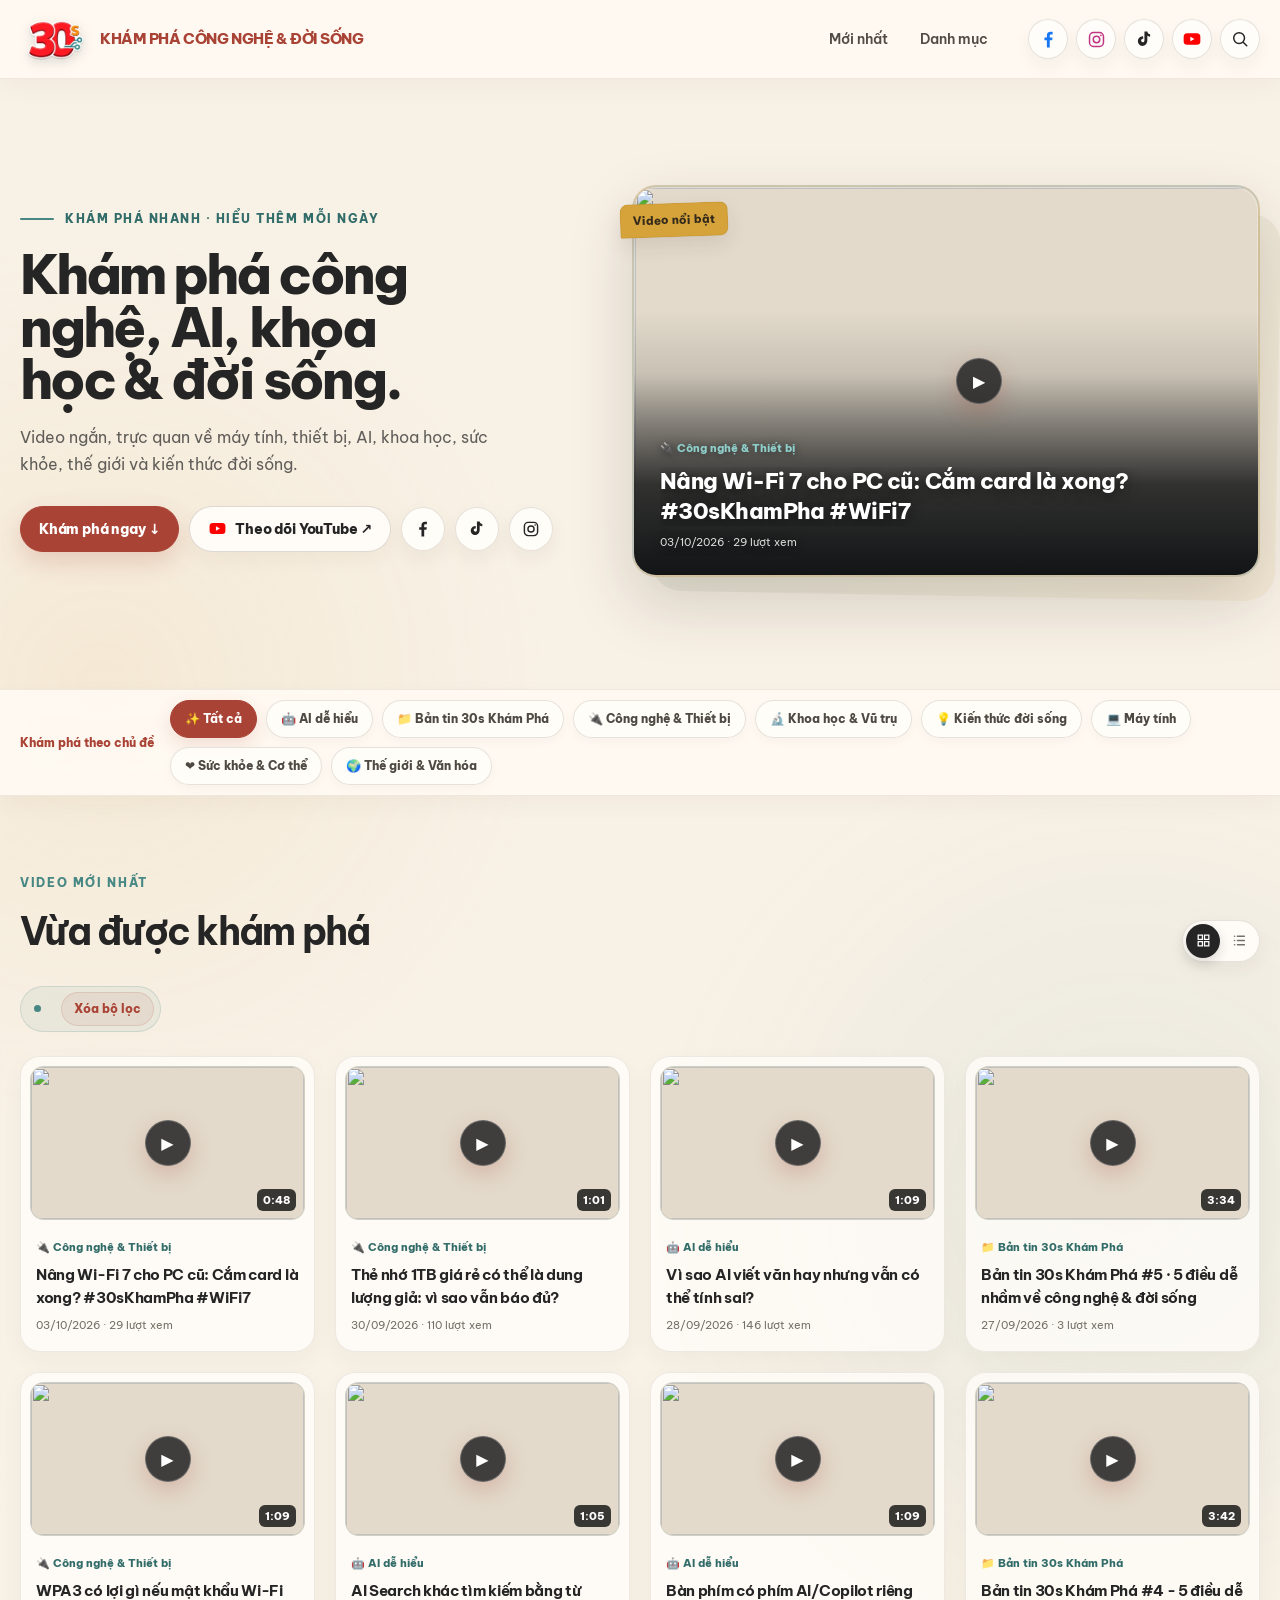
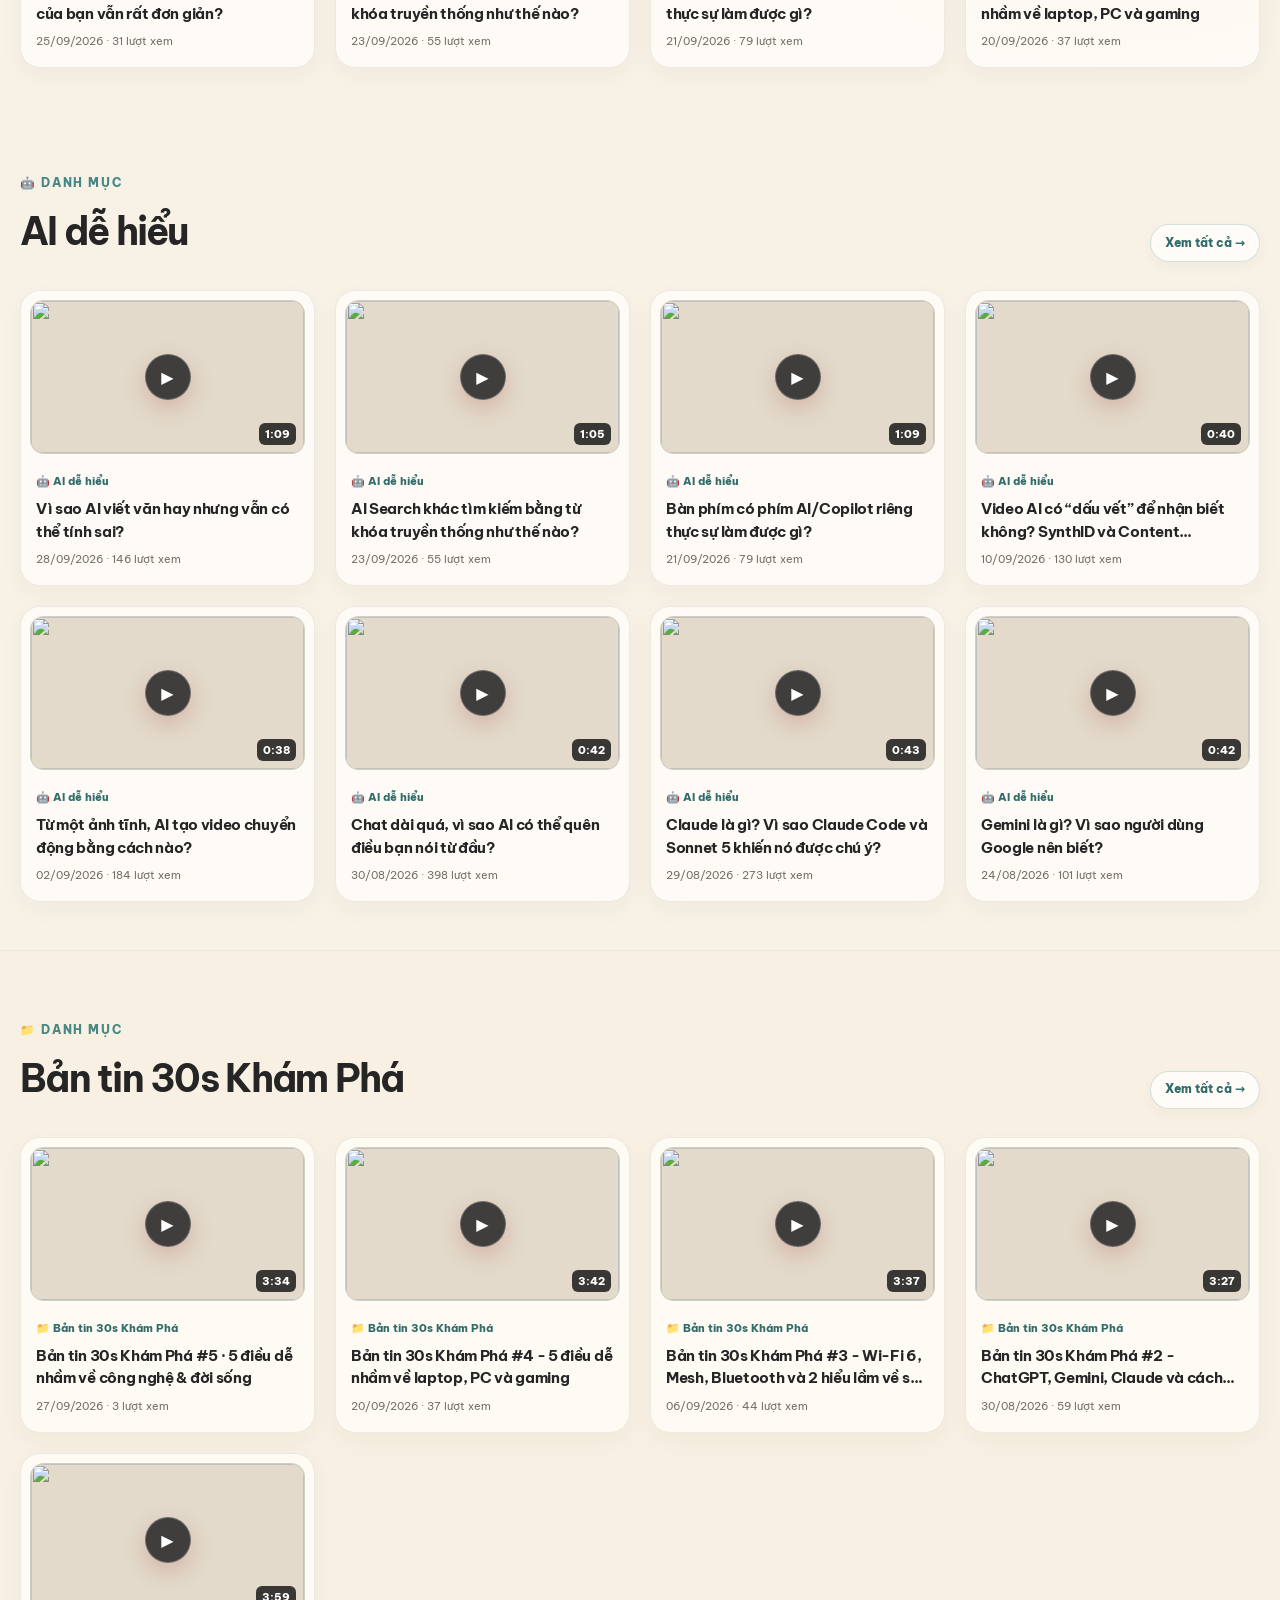
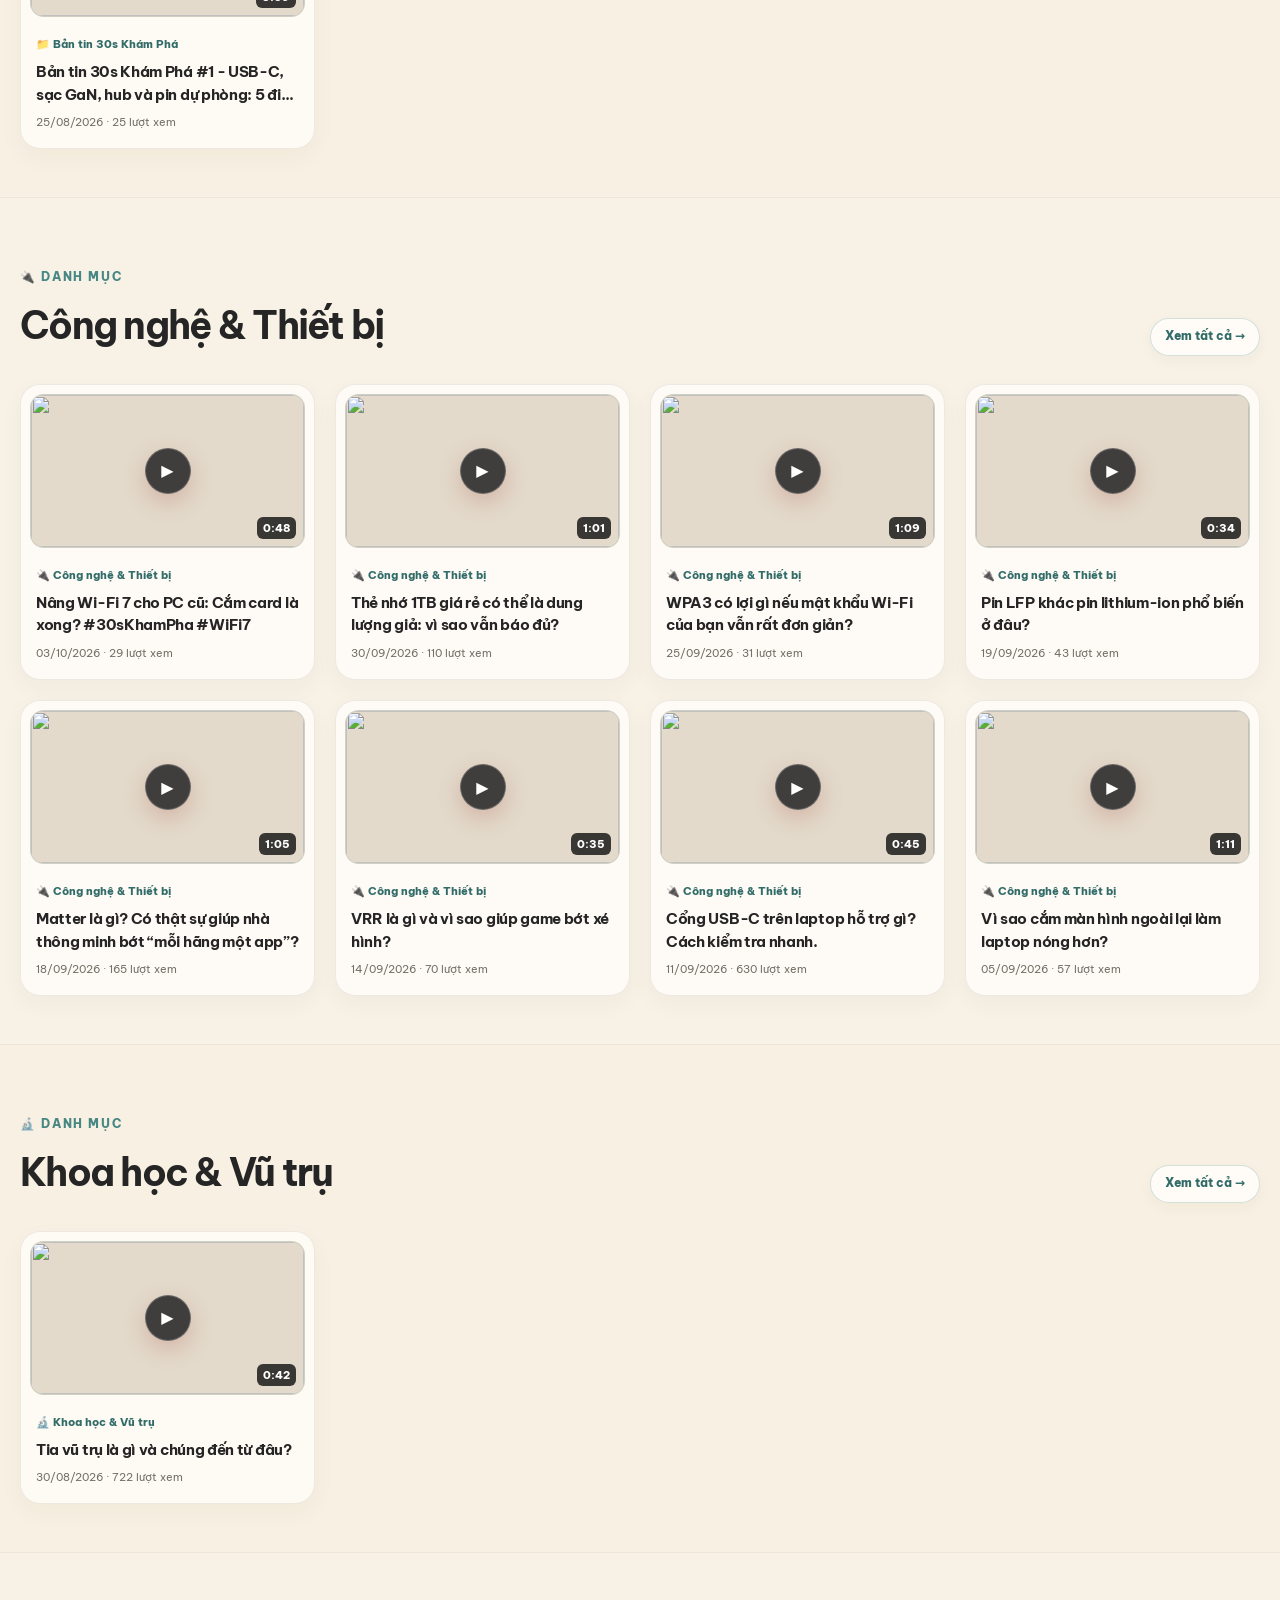
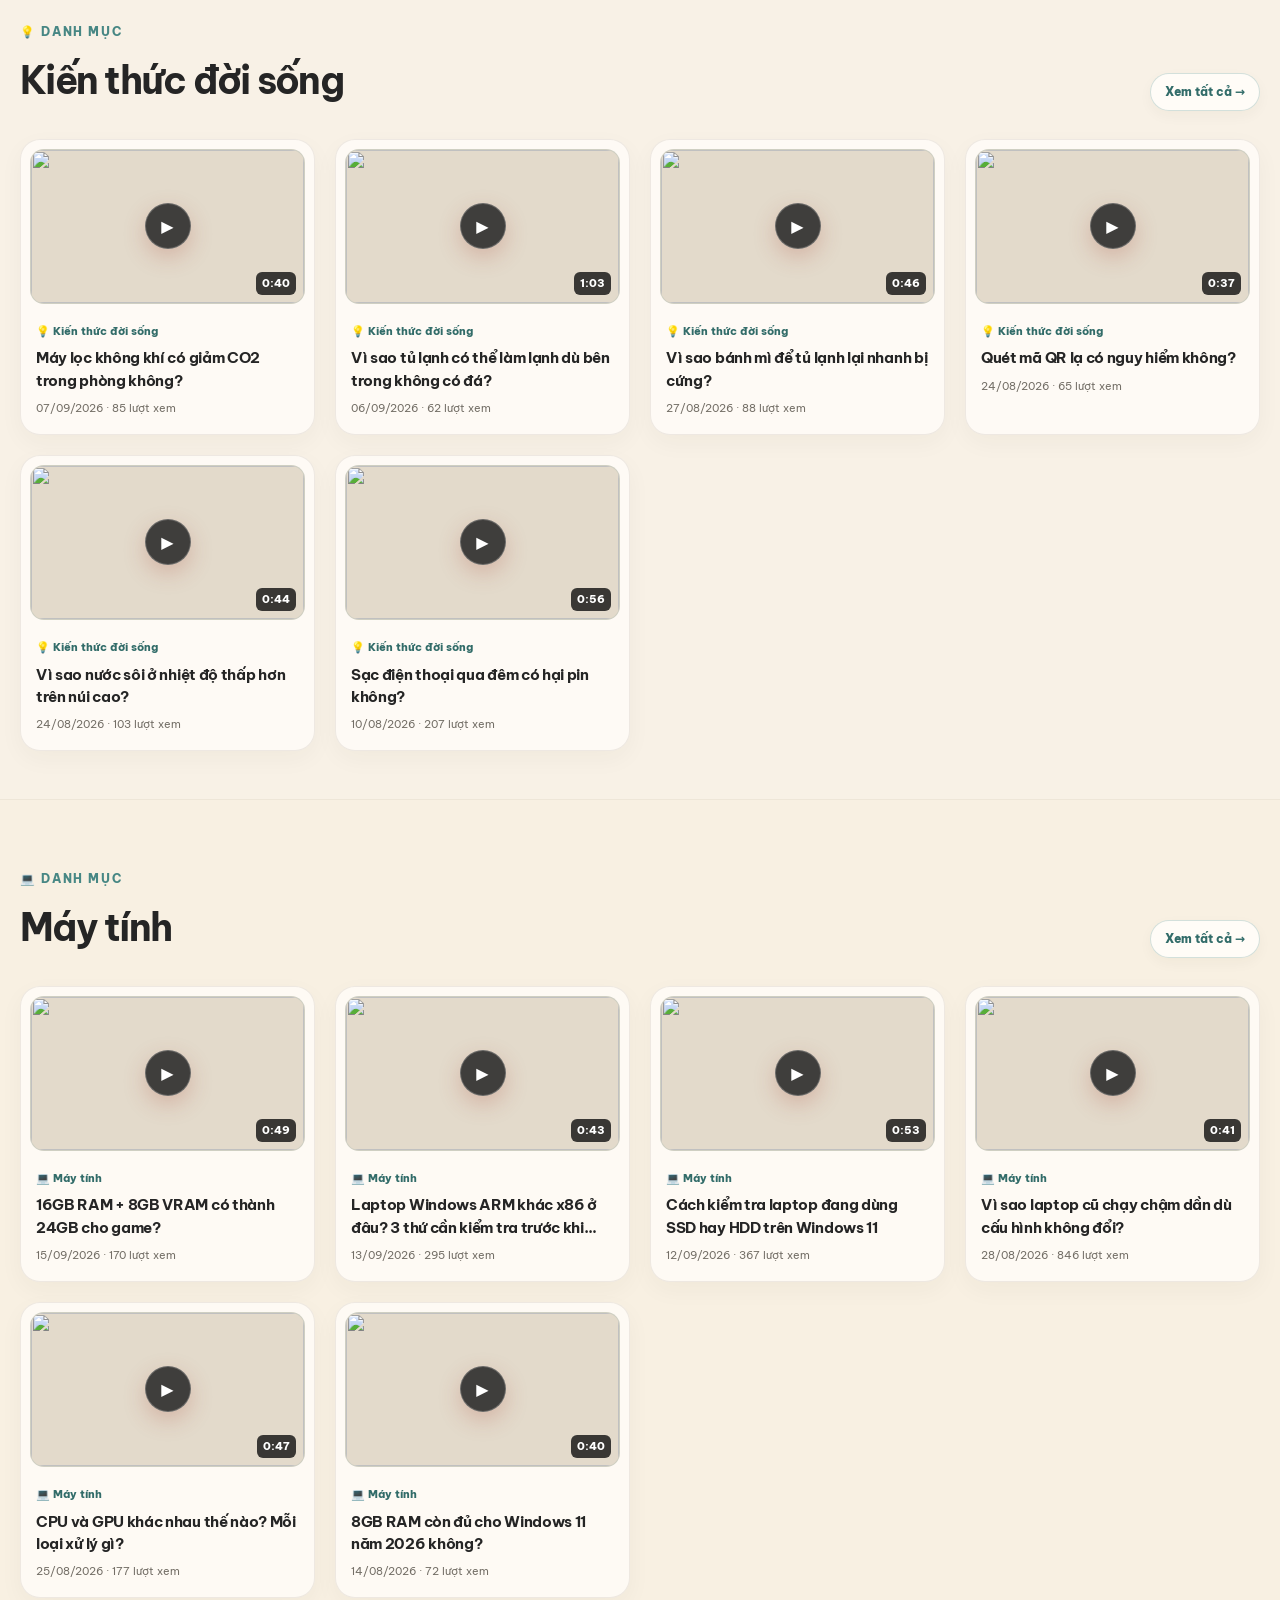
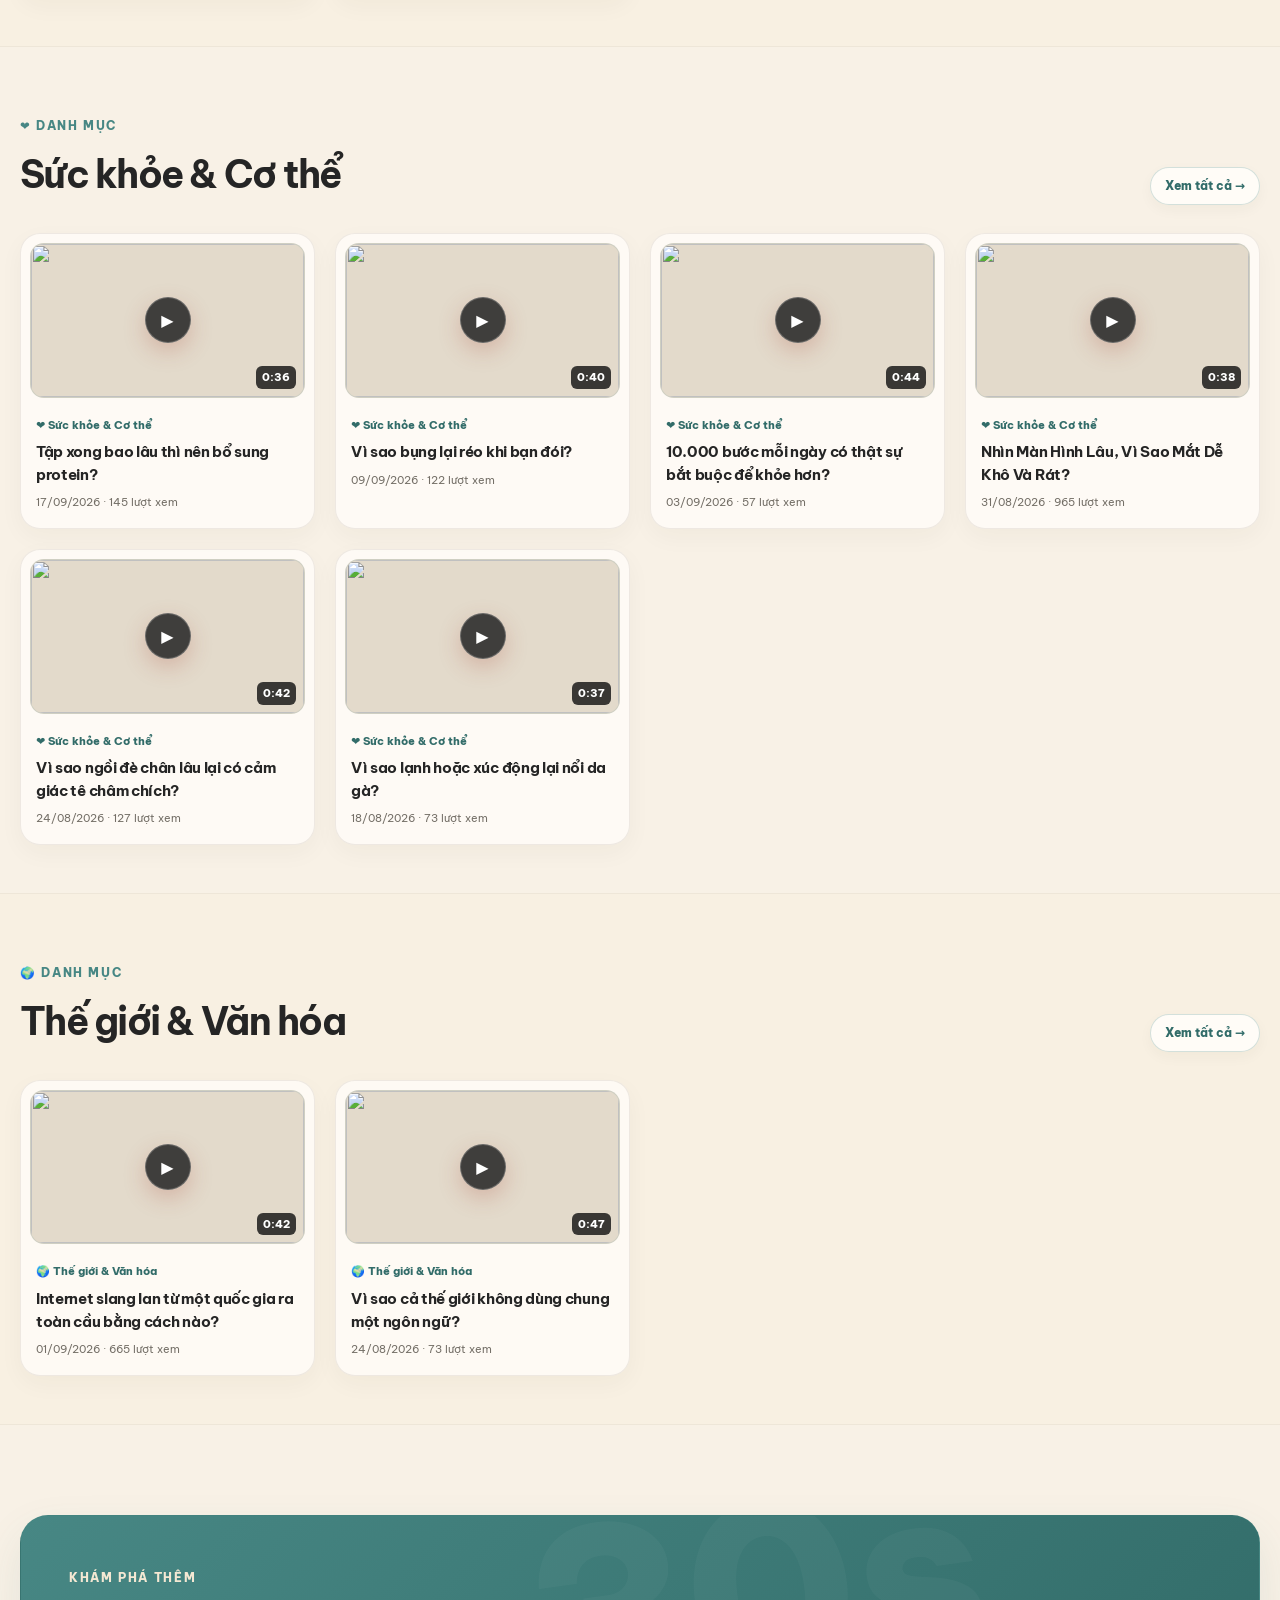
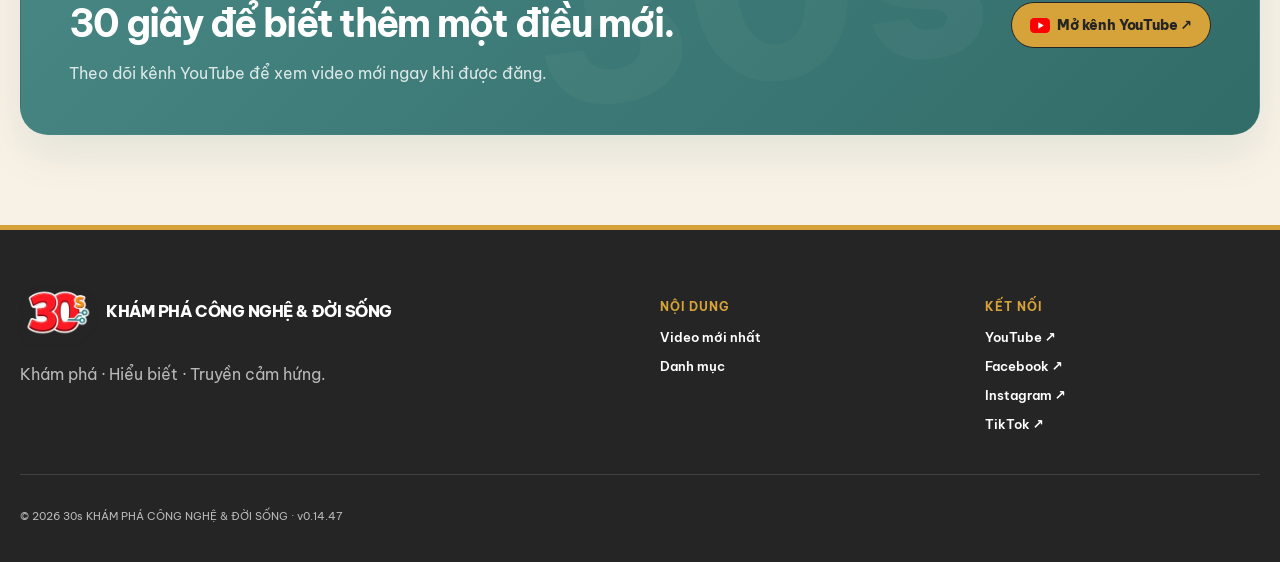
==== commit 411a8710: "Deploy 30s Khám Phá v0.14.47" ====
--- a/index.html
+++ b/index.html
@@ -29,7 +29,7 @@
   <link rel="preconnect" href="https://fonts.gstatic.com" crossorigin>
   <link href="https://fonts.googleapis.com/css2?family=Be+Vietnam+Pro:wght@400;500;600;700;800&display=swap" rel="stylesheet">
   <link rel="preconnect" href="https://i.ytimg.com">
-  <link rel="stylesheet" href="assets/css/site.min.css?v=0.14.46">
+  <link rel="stylesheet" href="assets/css/site.min.css?v=0.14.47">
   
   
   
@@ -84,7 +84,7 @@
   <dialog class="video-modal" id="videoModal"><div class="modal-card"><button class="modal-close" id="modalClose" type="button" aria-label="Đóng">×</button><div class="player-wrap" id="playerWrap"></div><div class="modal-info"><div><span class="modal-category" id="modalCategory"></span><h3 id="modalTitle"></h3></div><div class="modal-actions"><button class="share-btn" id="shareVideo" type="button">Chia sẻ</button><a id="modalYoutubeLink" target="_blank" rel="noopener">YouTube ↗</a></div></div><aside class="video-affiliate" id="modalAffiliate" hidden aria-label="Sản phẩm liên quan"></aside></div></dialog>
   <div class="toast" id="toast" role="status" aria-live="polite"></div>
   <noscript><div class="noscript">Website cần JavaScript để tải danh sách video và các tương tác nội dung.</div></noscript>
-  <script type="module" src="assets/js/site.min.js?v=0.14.46"></script>
+  <script type="module" src="assets/js/site.min.js?v=0.14.47"></script>
   
   
 </body>
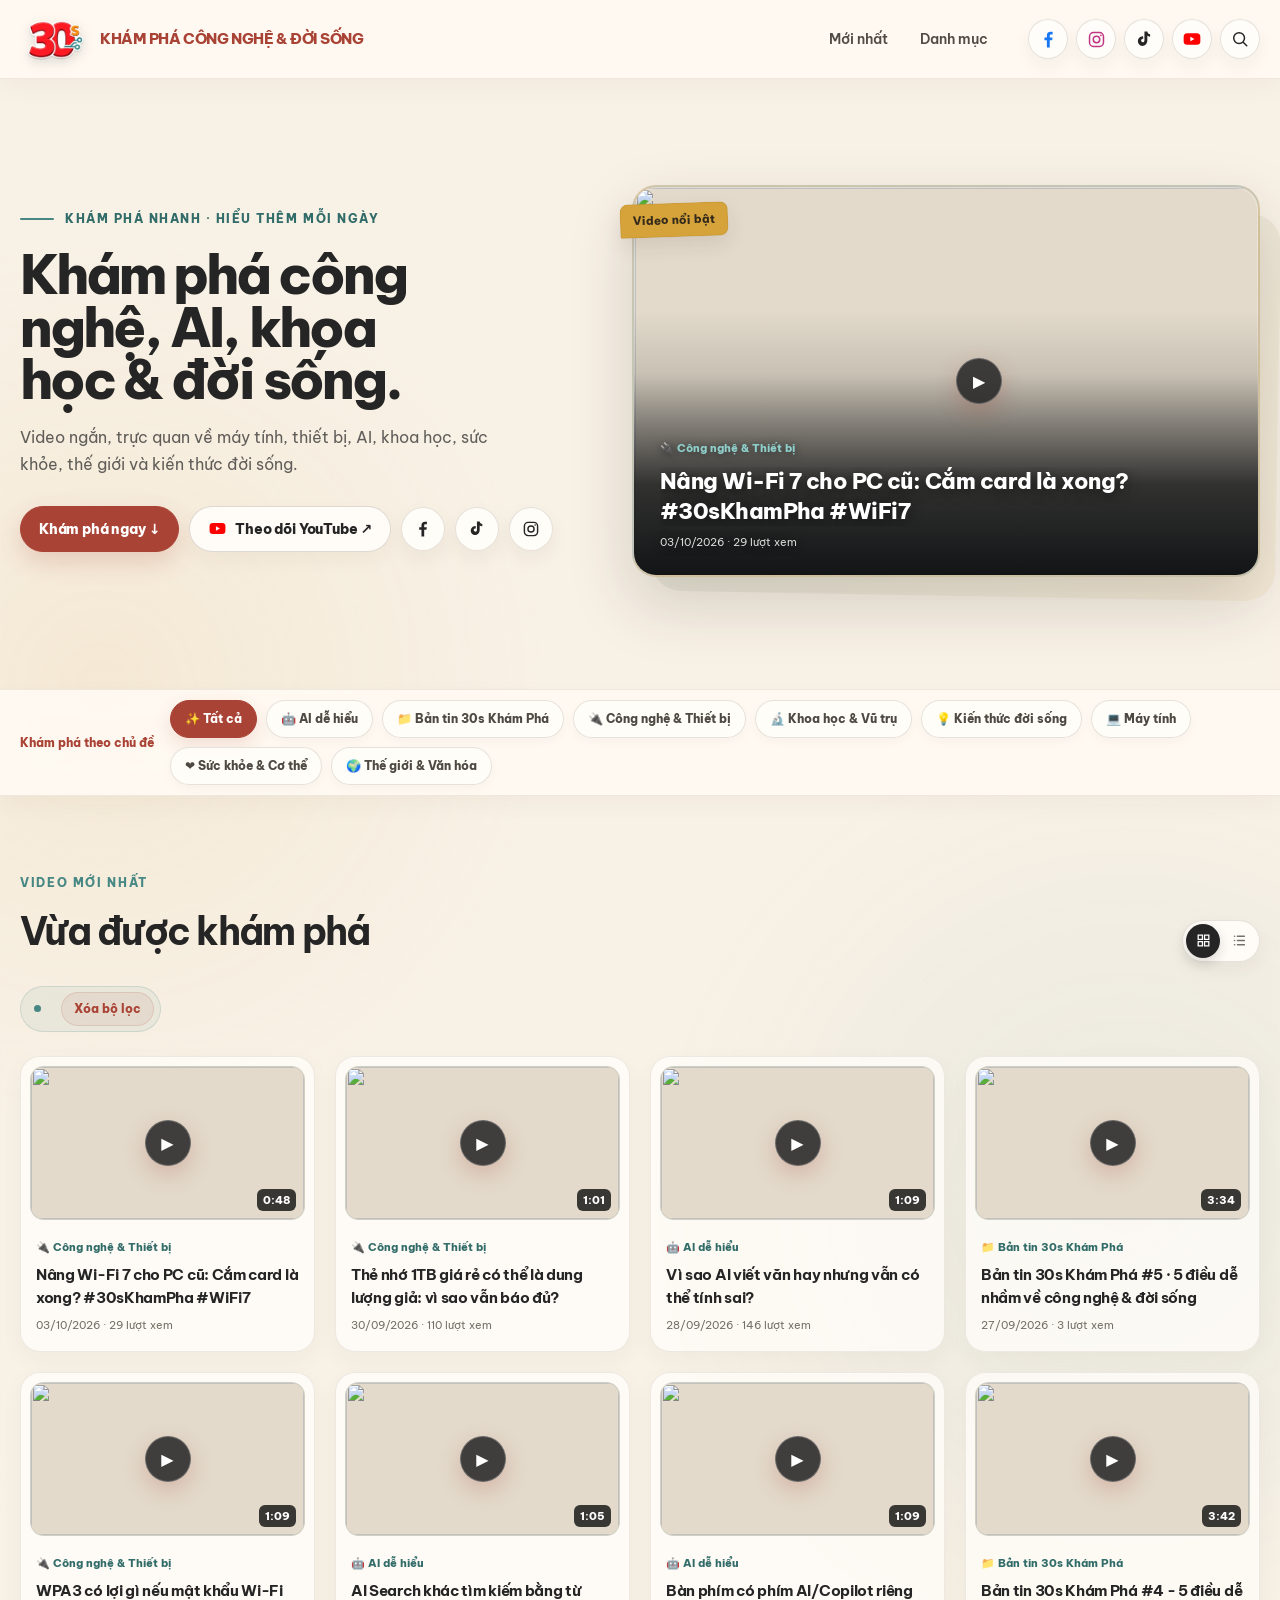
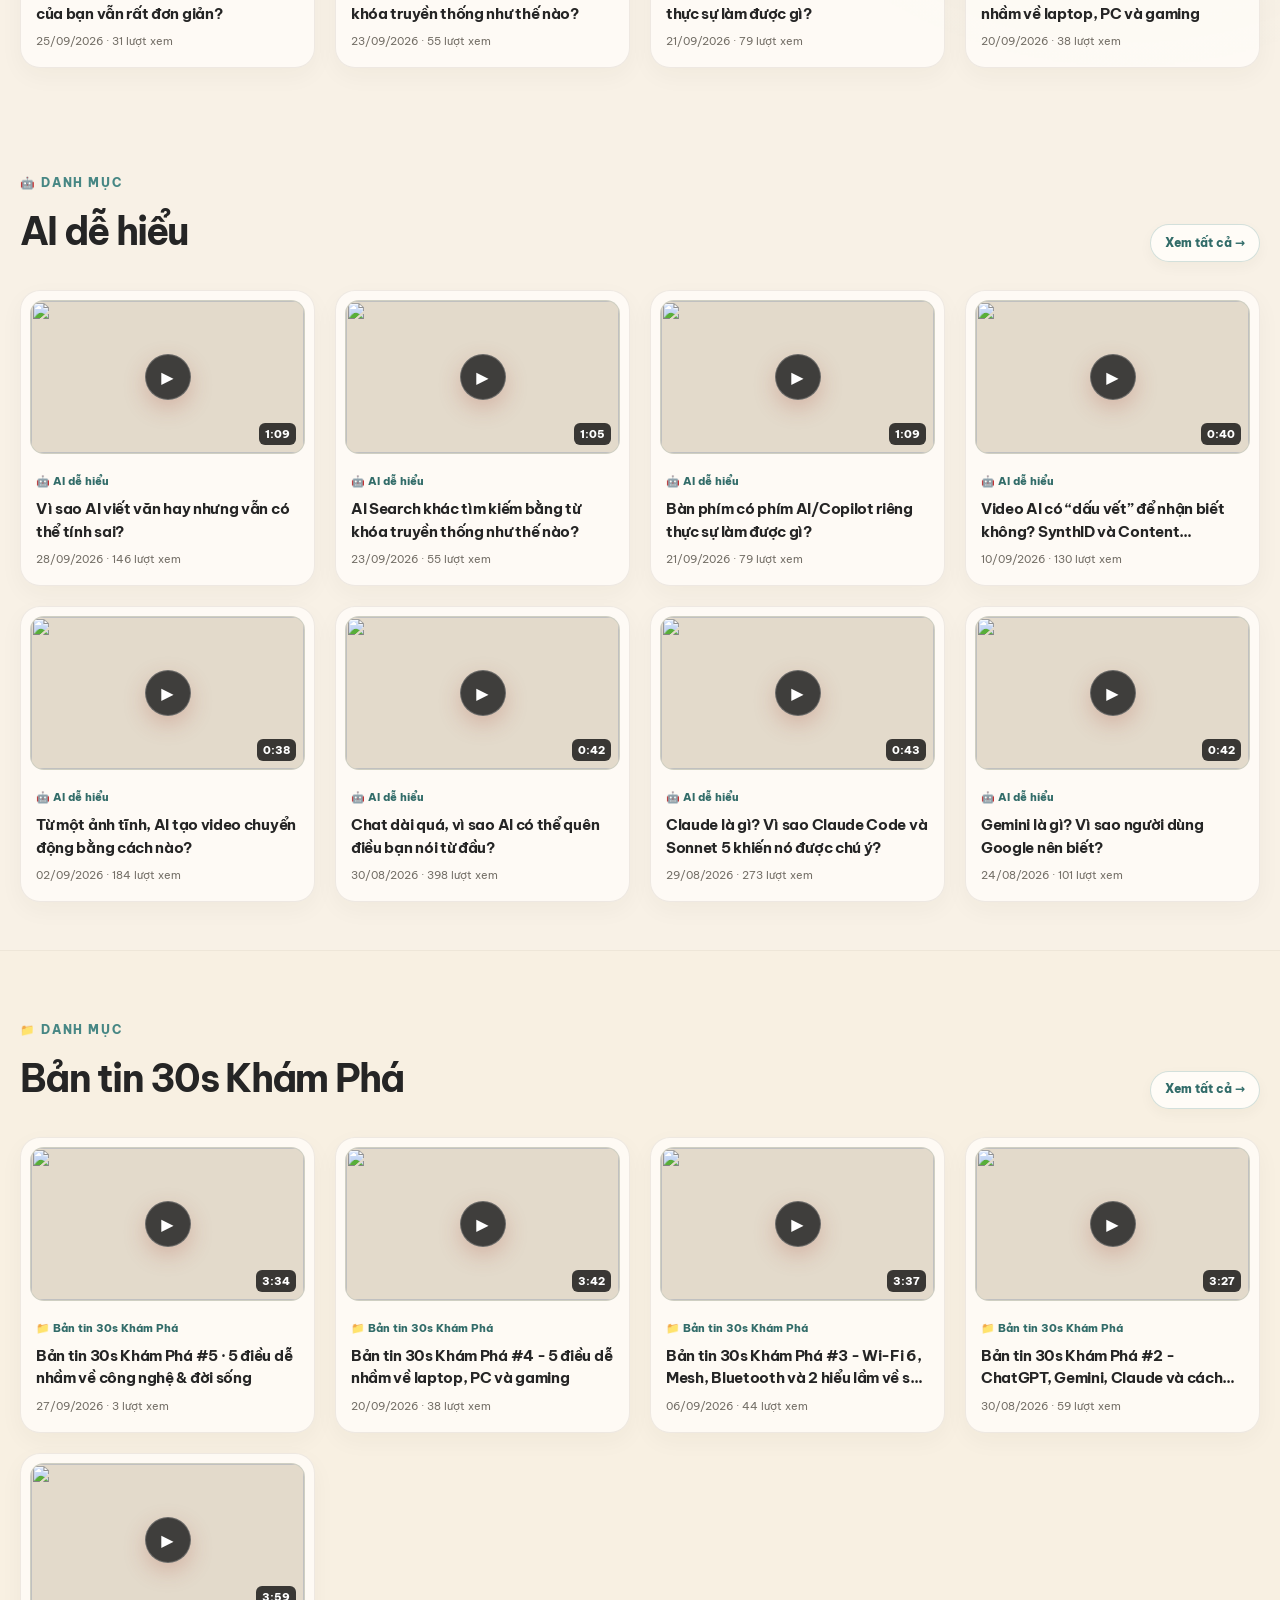
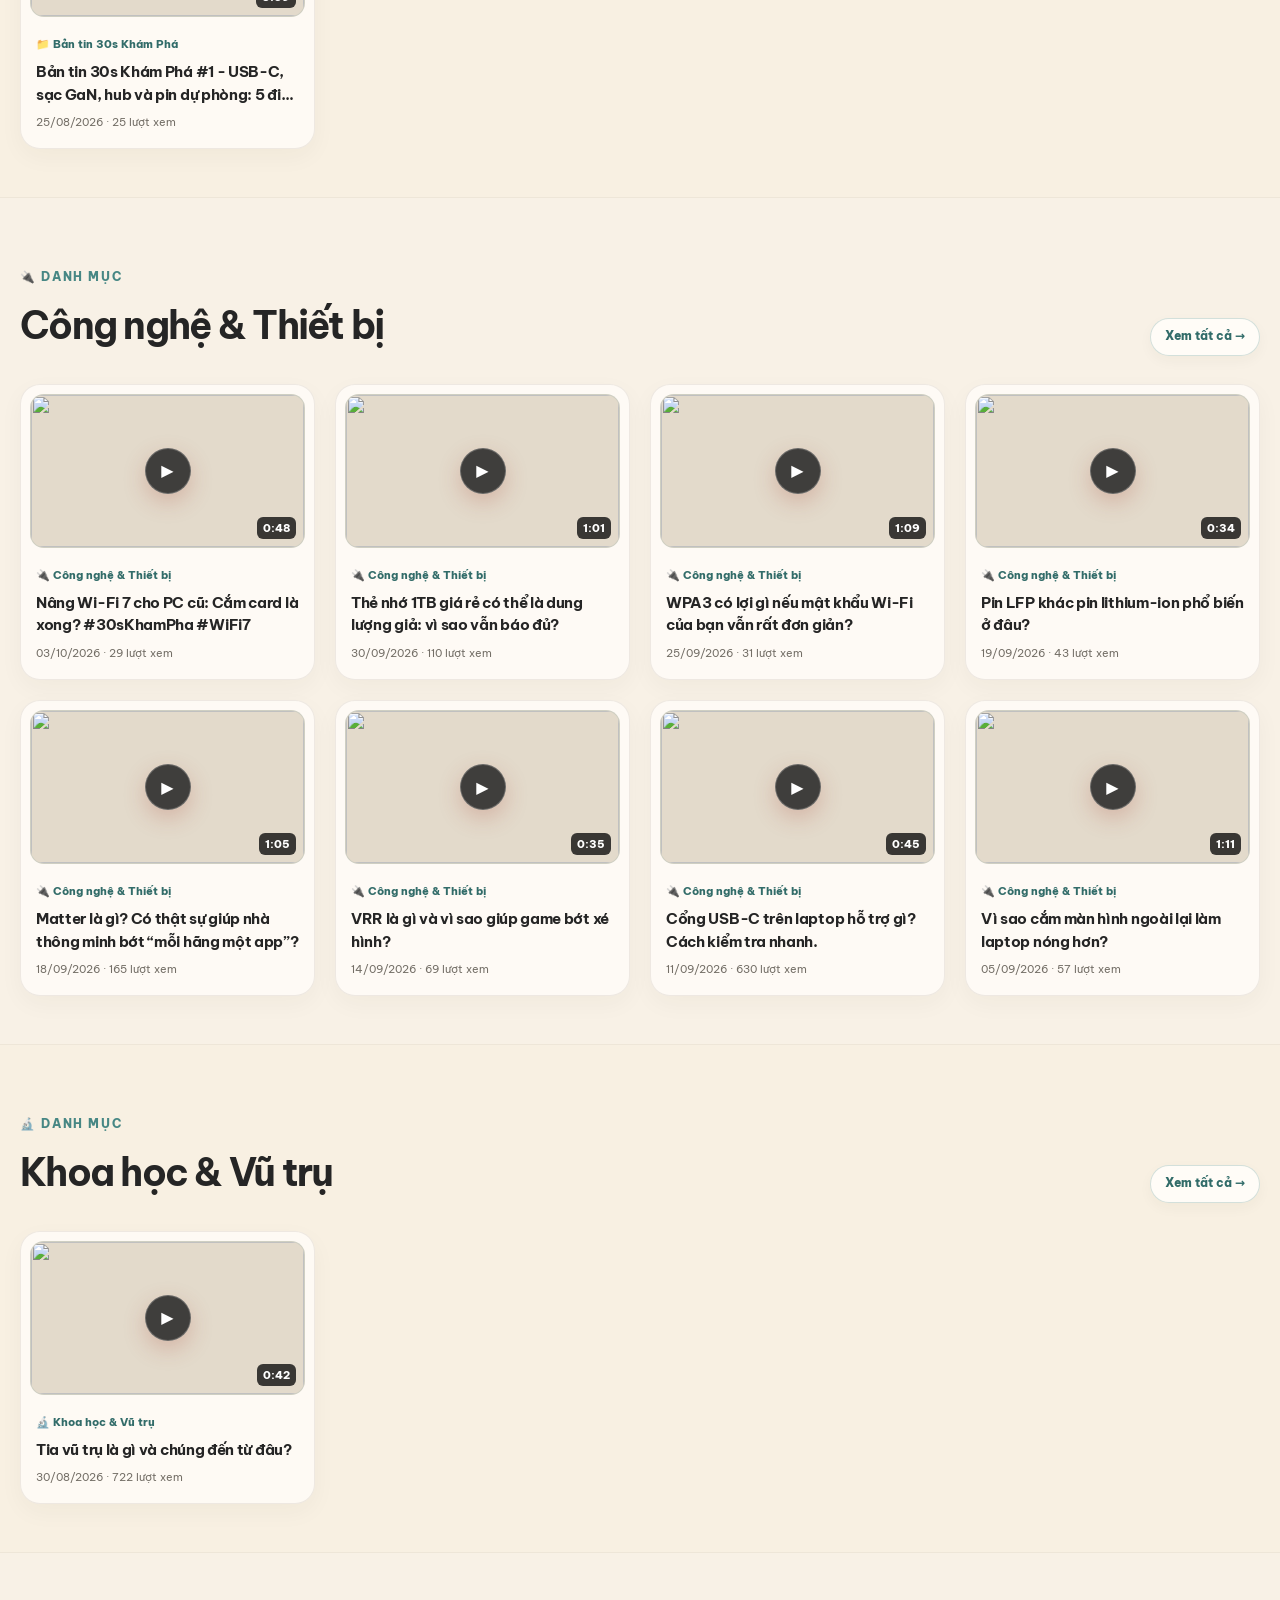
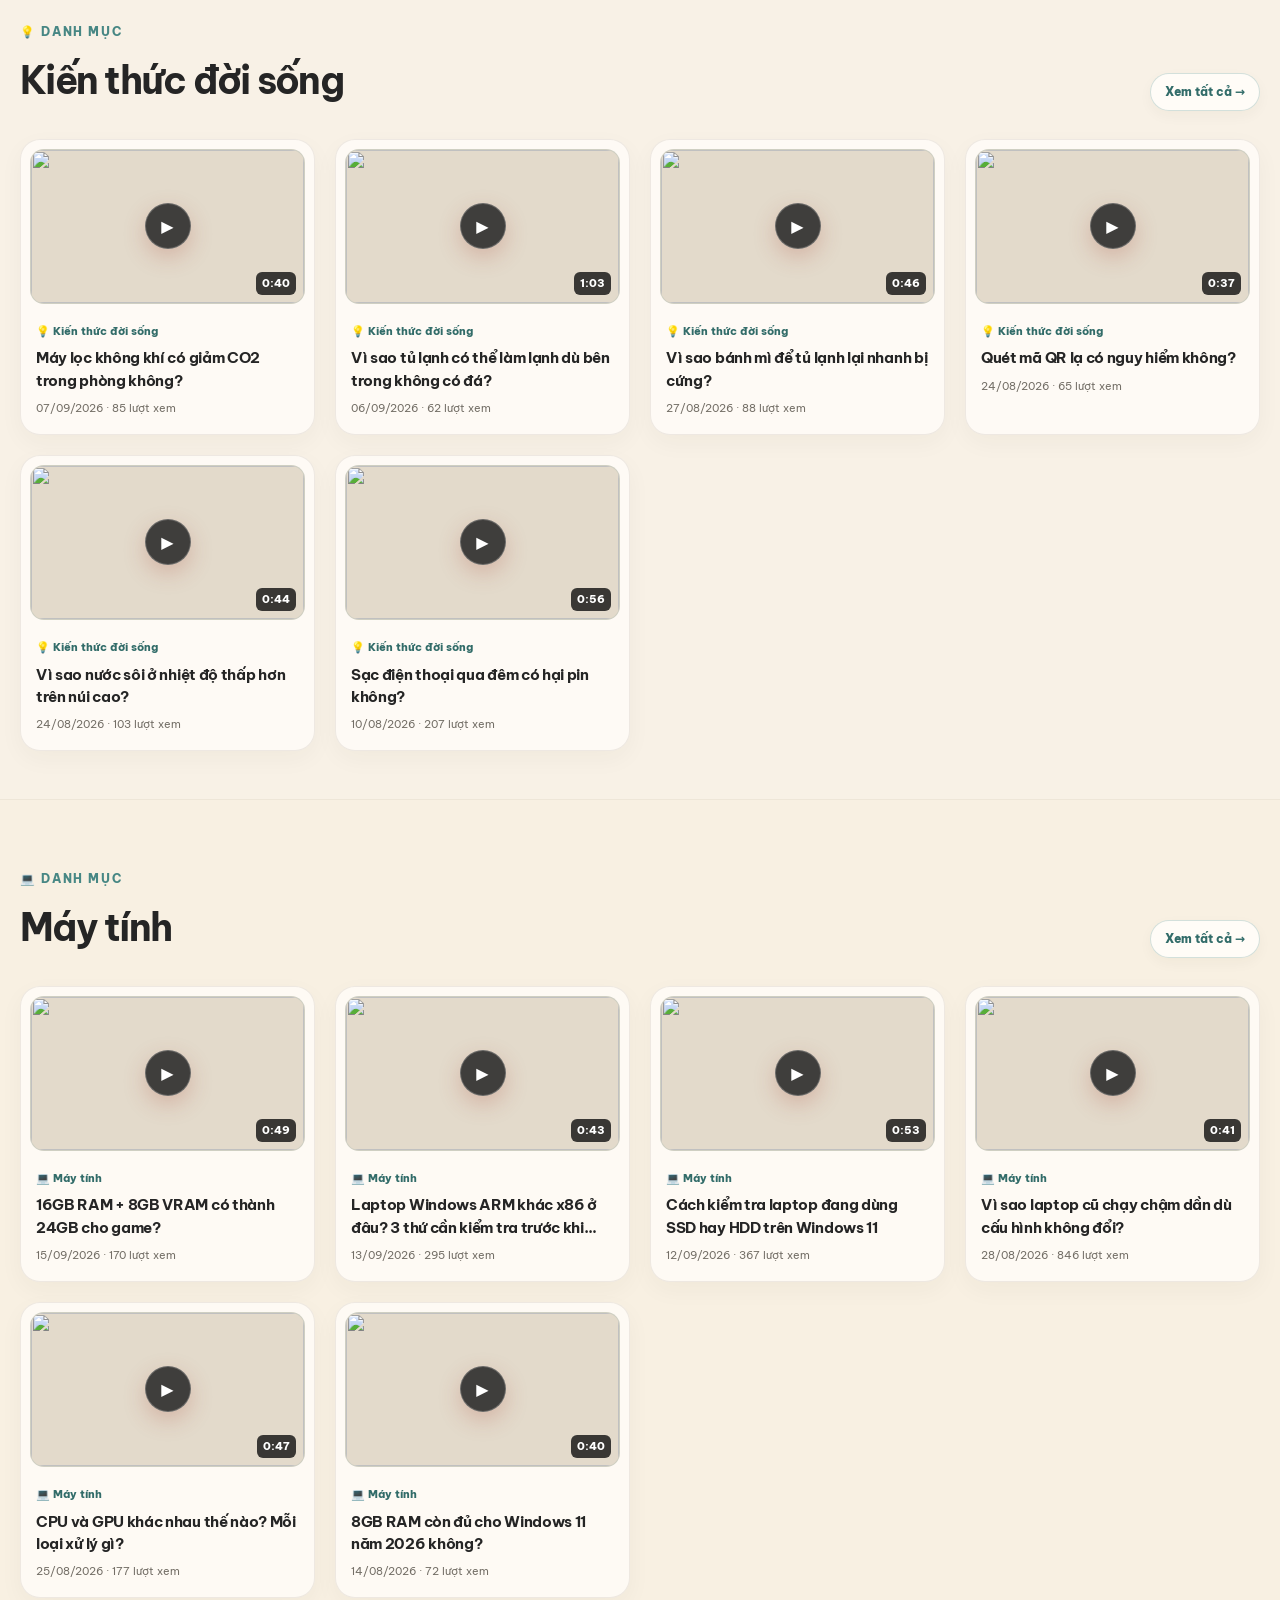
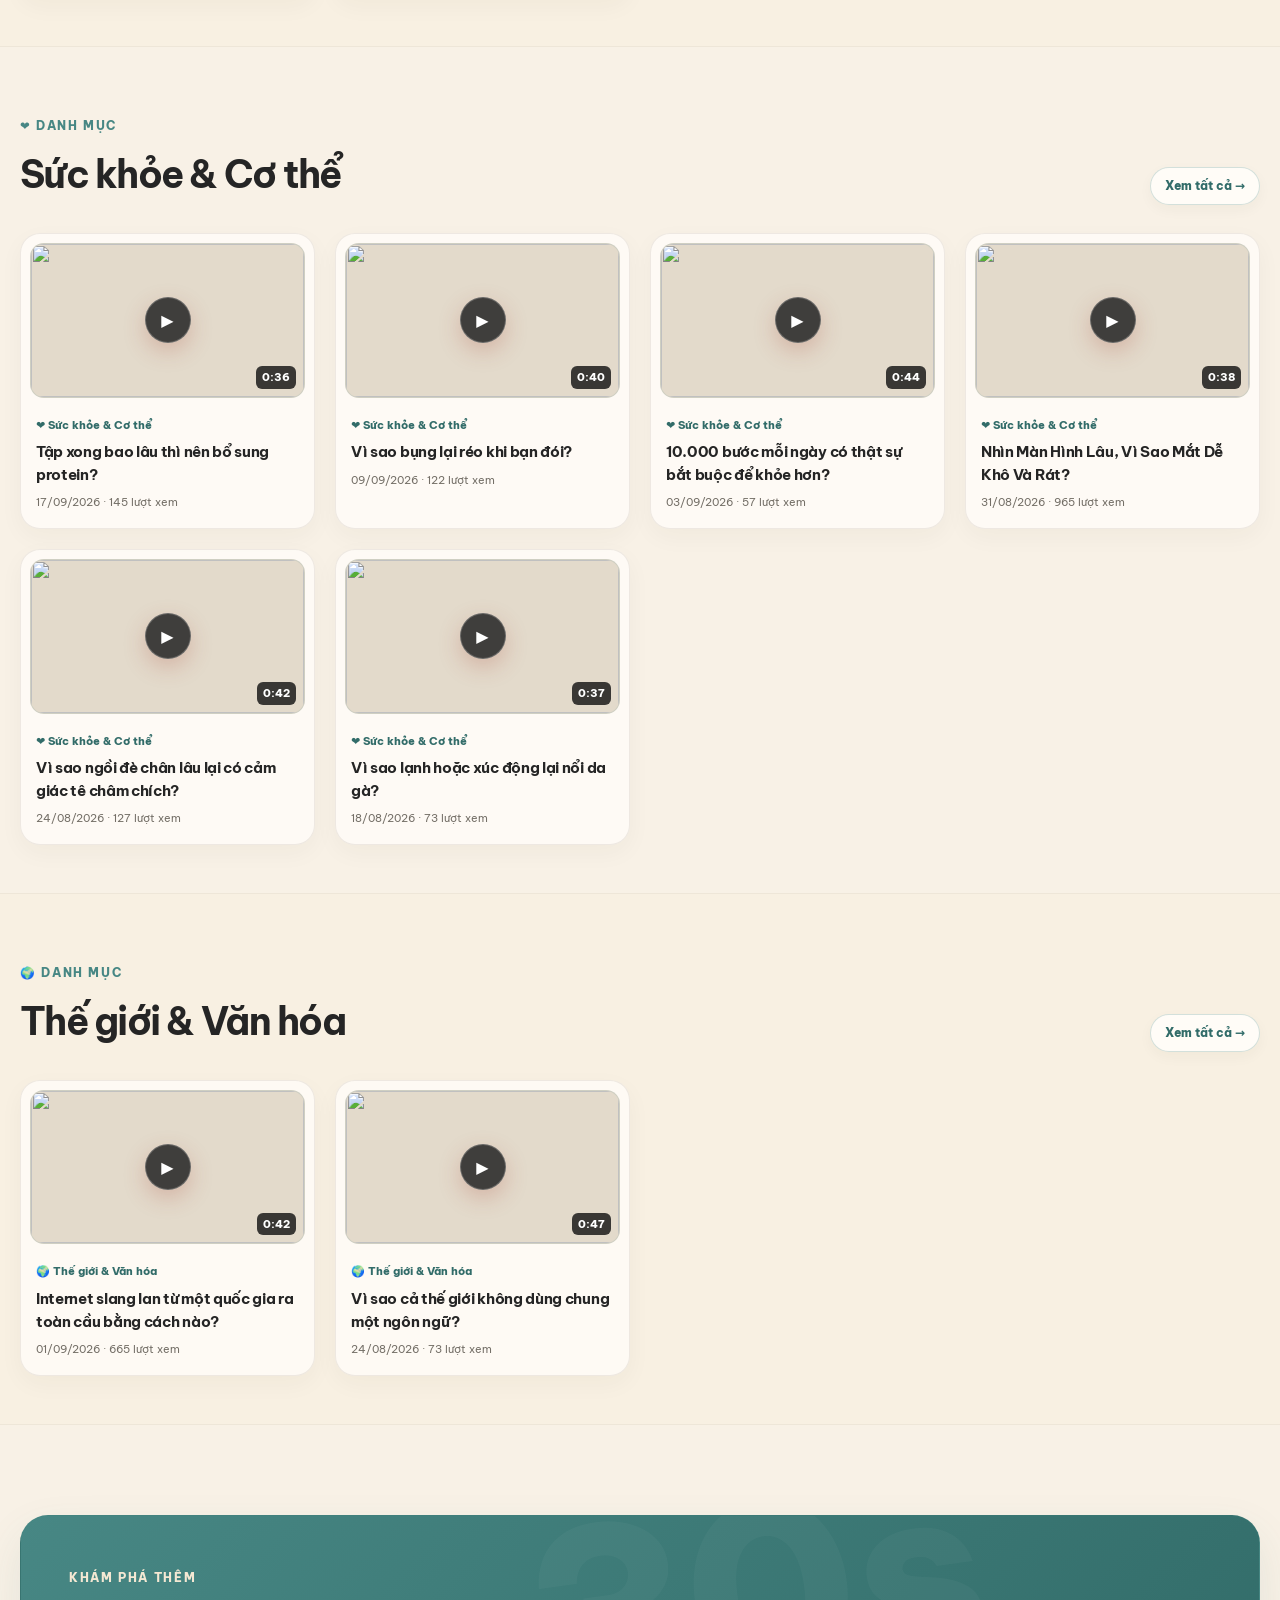
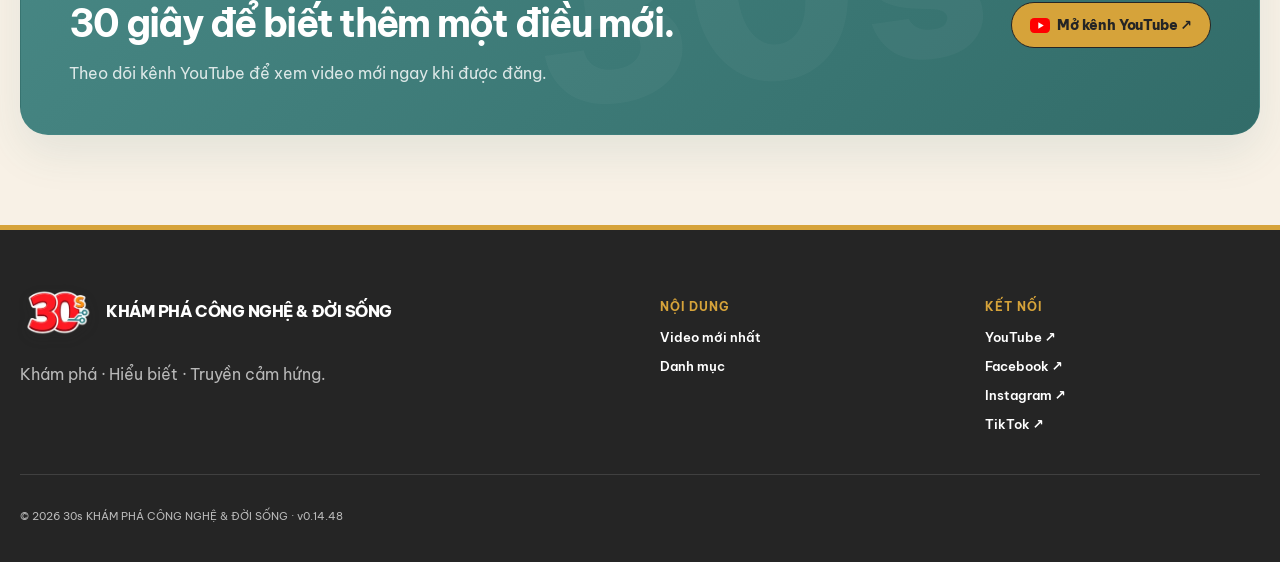
==== commit db13d94c: "Deploy 30s Khám Phá v0.14.48" ====
--- a/index.html
+++ b/index.html
@@ -29,7 +29,7 @@
   <link rel="preconnect" href="https://fonts.gstatic.com" crossorigin>
   <link href="https://fonts.googleapis.com/css2?family=Be+Vietnam+Pro:wght@400;500;600;700;800&display=swap" rel="stylesheet">
   <link rel="preconnect" href="https://i.ytimg.com">
-  <link rel="stylesheet" href="assets/css/site.min.css?v=0.14.47">
+  <link rel="stylesheet" href="assets/css/site.min.css?v=0.14.48">
   
   
   
@@ -84,7 +84,7 @@
   <dialog class="video-modal" id="videoModal"><div class="modal-card"><button class="modal-close" id="modalClose" type="button" aria-label="Đóng">×</button><div class="player-wrap" id="playerWrap"></div><div class="modal-info"><div><span class="modal-category" id="modalCategory"></span><h3 id="modalTitle"></h3></div><div class="modal-actions"><button class="share-btn" id="shareVideo" type="button">Chia sẻ</button><a id="modalYoutubeLink" target="_blank" rel="noopener">YouTube ↗</a></div></div><aside class="video-affiliate" id="modalAffiliate" hidden aria-label="Sản phẩm liên quan"></aside></div></dialog>
   <div class="toast" id="toast" role="status" aria-live="polite"></div>
   <noscript><div class="noscript">Website cần JavaScript để tải danh sách video và các tương tác nội dung.</div></noscript>
-  <script type="module" src="assets/js/site.min.js?v=0.14.47"></script>
+  <script type="module" src="assets/js/site.min.js?v=0.14.48"></script>
   
   
 </body>
